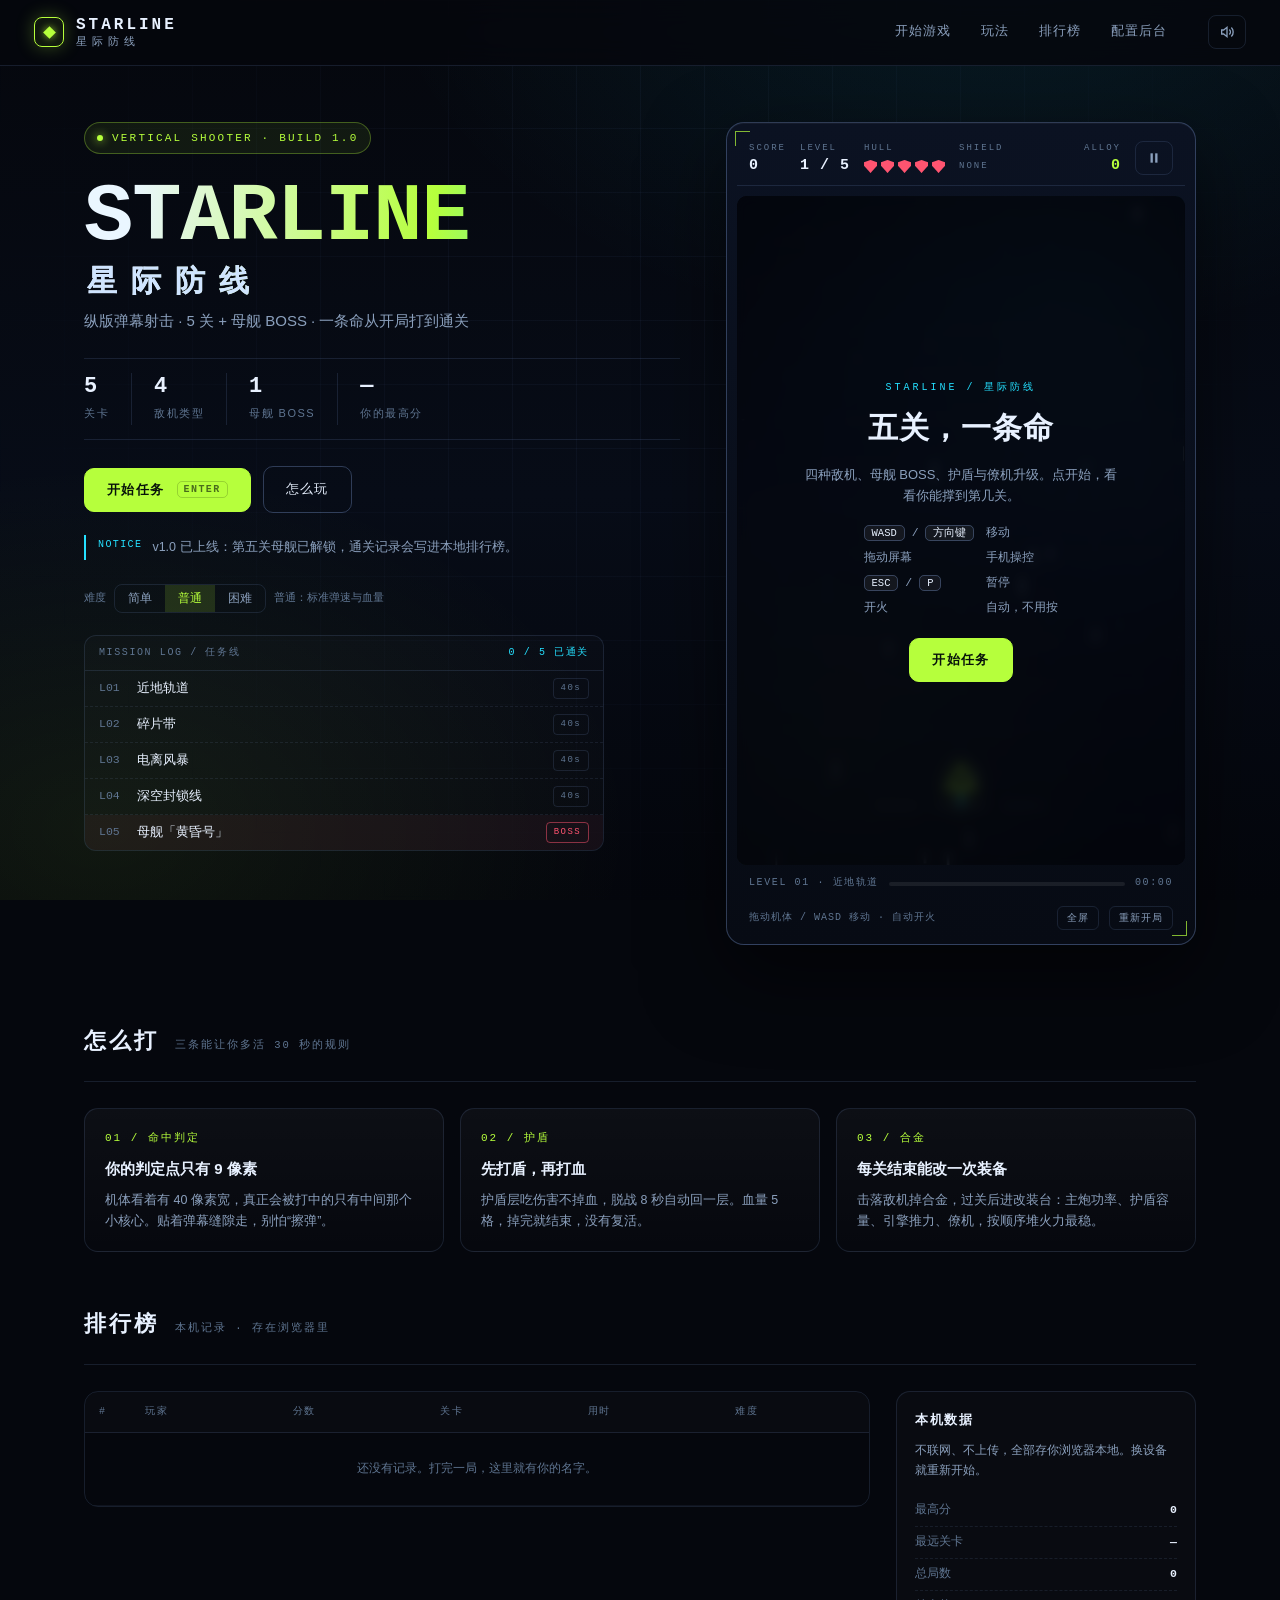
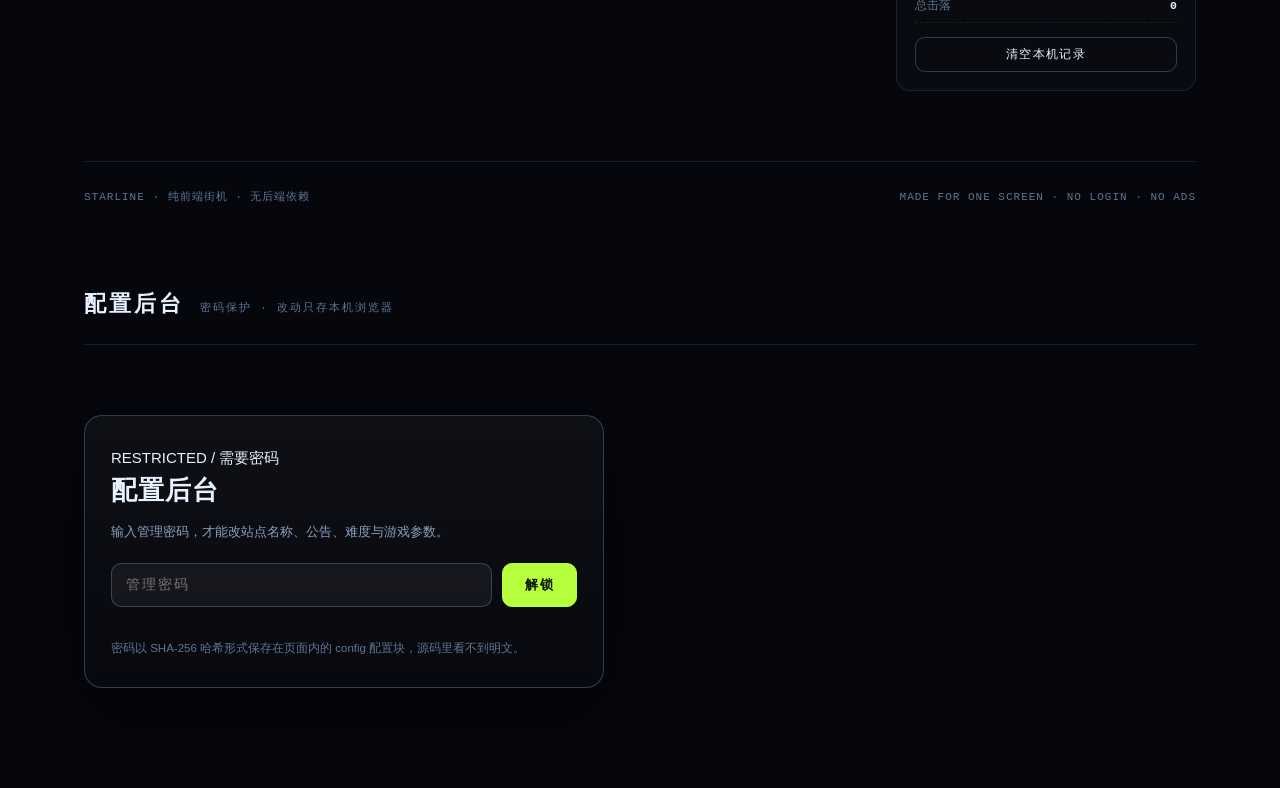
==== index.html @ a68ee9fe "site: sync index.html" ====
<!DOCTYPE html>
<html lang="zh-CN">
<head>
<meta charset="utf-8" />
<meta name="viewport" content="width=device-width, initial-scale=1, viewport-fit=cover" />
<title>STARLINE · 星际防线 — 纵版弹幕射击</title>
<meta name="description" content="STARLINE 星际防线：五关纵版弹幕射击，四种敌机、母舰 BOSS、护盾与僚机升级、本地排行榜。纯前端街机，打开即玩。" />
<meta name="theme-color" content="#05070d" />
<link rel="icon" href="data:image/svg+xml,%3Csvg xmlns='http://www.w3.org/2000/svg' viewBox='0 0 32 32'%3E%3Crect width='32' height='32' fill='%2305070d'/%3E%3Cpath d='M16 5 L27 16 L16 27 L5 16 Z' fill='none' stroke='%23b6ff3c' stroke-width='2'/%3E%3Cpath d='M16 11 L21 16 L16 21 L11 16 Z' fill='%23b6ff3c'/%3E%3C/svg%3E" />
<style>
/* ============================================================
   STARLINE · 视觉层
   深空底 + 霓虹青绿描边 + 单色等宽数字
   ============================================================ */

:root {
  --bg: #05070d;
  --bg-2: #080d18;
  --panel: #0a1120;
  --panel-2: #0d1526;
  --line: rgba(150, 185, 255, 0.13);
  --line-strong: rgba(150, 185, 255, 0.28);
  --text: #e8f1ff;
  --text-dim: #8ba0bd;
  --text-mute: #5f7591;
  --accent: #b6ff3c;
  --accent2: #25e0ff;
  --danger: #ff5470;
  --amber: #ffd166;
  --mono: ui-monospace, "SFMono-Regular", "Cascadia Mono", Consolas, "Liberation Mono", monospace;
  --sans: -apple-system, BlinkMacSystemFont, "Segoe UI", "PingFang SC", "Hiragino Sans GB",
    "Microsoft YaHei", "Noto Sans SC", sans-serif;
  --radius: 14px;
}

* { box-sizing: border-box; }
html { scroll-behavior: smooth; }

body {
  margin: 0;
  background: var(--bg);
  color: var(--text);
  font-family: var(--sans);
  font-size: 15px;
  line-height: 1.65;
  -webkit-font-smoothing: antialiased;
  overflow-x: hidden;
}

/* 背景：径向光 + 细网格 */
.bg-layer {
  position: fixed;
  inset: 0;
  z-index: -1;
  pointer-events: none;
  background:
    radial-gradient(900px 600px at 78% -8%, rgba(37, 224, 255, 0.10), transparent 70%),
    radial-gradient(760px 520px at 8% 92%, rgba(182, 255, 60, 0.07), transparent 70%),
    linear-gradient(180deg, #05070d 0%, #070c17 55%, #04060c 100%);
}
.bg-layer::after {
  content: "";
  position: absolute;
  inset: 0;
  background-image:
    linear-gradient(rgba(140, 180, 255, 0.045) 1px, transparent 1px),
    linear-gradient(90deg, rgba(140, 180, 255, 0.045) 1px, transparent 1px);
  background-size: 64px 64px;
  mask-image: radial-gradient(circle at 50% 30%, #000 20%, transparent 78%);
  -webkit-mask-image: radial-gradient(circle at 50% 30%, #000 20%, transparent 78%);
}

/* ---------------- 顶栏 ---------------- */
.topbar {
  position: sticky;
  top: 0;
  z-index: 50;
  display: flex;
  align-items: center;
  gap: 28px;
  padding: 14px 34px;
  background: rgba(5, 7, 13, 0.82);
  backdrop-filter: blur(14px);
  border-bottom: 1px solid var(--line);
}

.brand {
  display: flex;
  align-items: center;
  gap: 12px;
  text-decoration: none;
  color: var(--text);
}
.brand-mark {
  width: 30px; height: 30px;
  display: grid; place-items: center;
  border: 1px solid var(--accent);
  border-radius: 8px;
  box-shadow: 0 0 18px rgba(182, 255, 60, 0.28), inset 0 0 12px rgba(182, 255, 60, 0.14);
}
.brand-mark span {
  width: 9px; height: 9px;
  background: var(--accent);
  transform: rotate(45deg);
  box-shadow: 0 0 10px var(--accent);
}
.brand-text { display: flex; flex-direction: column; line-height: 1.1; }
.brand-text b { font-family: var(--mono); font-size: 16px; letter-spacing: 3px; }
.brand-text i { font-style: normal; font-size: 11px; color: var(--text-dim); letter-spacing: 5px; }

.nav { display: flex; gap: 4px; margin-left: auto; }
.nav a {
  color: var(--text-dim);
  text-decoration: none;
  font-family: var(--mono);
  font-size: 12.5px;
  letter-spacing: 1px;
  padding: 7px 12px;
  border-radius: 8px;
  border: 1px solid transparent;
  transition: all 0.18s;
}
.nav a:hover { color: var(--text); border-color: var(--line-strong); background: rgba(255, 255, 255, 0.03); }

.top-actions { display: flex; gap: 8px; }
.icon-btn {
  width: 38px; height: 34px;
  display: grid; place-items: center;
  background: transparent;
  border: 1px solid var(--line);
  border-radius: 8px;
  color: var(--text-dim);
  cursor: pointer;
  transition: all 0.18s;
}
.icon-btn:hover { color: var(--accent); border-color: var(--accent); }
.icon-btn.off { color: #4a5c74; }

/* ---------------- 布局 ---------------- */
main { max-width: 1180px; margin: 0 auto; padding: 0 34px 90px; }

.hero {
  display: grid;
  grid-template-columns: minmax(0, 1fr) 470px;
  gap: 46px;
  align-items: start;
  padding: 56px 0 24px;
}

/* ---------------- 文案区 ---------------- */
.kicker {
  display: inline-flex;
  align-items: center;
  gap: 9px;
  font-family: var(--mono);
  font-size: 11px;
  letter-spacing: 2.2px;
  color: var(--accent);
  padding: 6px 12px;
  border: 1px solid rgba(182, 255, 60, 0.3);
  border-radius: 999px;
  background: rgba(182, 255, 60, 0.07);
  margin-bottom: 26px;
}
.kicker .dot {
  width: 6px; height: 6px; border-radius: 50%;
  background: var(--accent);
  box-shadow: 0 0 10px var(--accent);
  animation: pulse 1.8s infinite;
}
@keyframes pulse { 0%,100% { opacity: 1; } 50% { opacity: 0.35; } }

h1 {
  margin: 0 0 14px;
  font-family: var(--mono);
  font-size: clamp(52px, 8vw, 82px);
  line-height: 0.92;
  letter-spacing: -1px;
  font-weight: 700;
  background: linear-gradient(96deg, #eaf6ff 8%, #b6ff3c 58%, #25e0ff 96%);
  -webkit-background-clip: text;
  background-clip: text;
  color: transparent;
}
h1 .h1-cn {
  display: block;
  font-family: var(--sans);
  font-size: clamp(22px, 3vw, 30px);
  letter-spacing: 14px;
  font-weight: 600;
  color: #cfe4ff;
  margin-top: 12px;
  padding-left: 3px;
}

.tagline {
  color: var(--text-dim);
  font-size: 15px;
  max-width: 520px;
  margin: 0 0 24px;
}

.meta-row {
  display: flex;
  flex-wrap: wrap;
  gap: 0;
  border-top: 1px solid var(--line);
  border-bottom: 1px solid var(--line);
  padding: 14px 0;
  margin-bottom: 26px;
}
.meta-row div {
  padding: 0 22px;
  border-right: 1px solid var(--line);
}
.meta-row div:first-child { padding-left: 0; }
.meta-row div:last-child { border-right: 0; }
.meta-row b {
  display: block;
  font-family: var(--mono);
  font-size: 22px;
  color: var(--text);
  line-height: 1.25;
}
.meta-row span { font-size: 11px; color: var(--text-mute); letter-spacing: 1.5px; }

.hero-actions { display: flex; gap: 12px; align-items: center; margin-bottom: 22px; }

.btn {
  display: inline-flex;
  align-items: center;
  gap: 12px;
  font-family: var(--mono);
  font-size: 13px;
  letter-spacing: 1.4px;
  padding: 12px 22px;
  border-radius: 10px;
  border: 1px solid var(--line-strong);
  background: transparent;
  color: var(--text);
  text-decoration: none;
  cursor: pointer;
  transition: transform 0.15s, box-shadow 0.2s, background 0.2s;
}
.btn:hover { transform: translateY(-1px); }
.btn:active { transform: translateY(1px); }
.btn.primary {
  background: var(--accent);
  border-color: var(--accent);
  color: #07120a;
  font-weight: 700;
  box-shadow: 0 0 0 rgba(182, 255, 60, 0);
}
.btn.primary:hover { box-shadow: 0 8px 26px rgba(182, 255, 60, 0.3); }
.btn .key {
  font-size: 10px;
  padding: 2px 6px;
  border: 1px solid rgba(0, 0, 0, 0.28);
  border-radius: 5px;
  opacity: 0.62;
}
.btn.ghost:hover { border-color: var(--accent2); color: var(--accent2); }
.btn.small { padding: 8px 14px; font-size: 12px; }

.announce {
  display: flex;
  gap: 10px;
  align-items: flex-start;
  font-size: 12.5px;
  color: var(--text-dim);
  border-left: 2px solid var(--accent2);
  padding: 2px 0 2px 12px;
  margin-bottom: 24px;
  max-width: 520px;
}
.announce em { font-style: normal; color: var(--accent2); font-family: var(--mono); font-size: 10px; letter-spacing: 1.4px; }

.diff-row { display: flex; align-items: center; gap: 8px; font-family: var(--mono); font-size: 11px; color: var(--text-mute); }
.diff-row .seg { display: flex; border: 1px solid var(--line); border-radius: 8px; overflow: hidden; }
.diff-row button {
  background: transparent;
  border: 0;
  color: var(--text-dim);
  font-family: var(--mono);
  font-size: 11.5px;
  padding: 6px 13px;
  cursor: pointer;
  transition: all 0.16s;
}
.diff-row button:hover { color: var(--text); background: rgba(255, 255, 255, 0.04); }
.diff-row button[aria-pressed="true"] {
  background: rgba(182, 255, 60, 0.14);
  color: var(--accent);
}

/* ---------------- 机台 ---------------- */
.cabinet {
  position: relative;
  border: 1px solid var(--line-strong);
  border-radius: 18px;
  background: linear-gradient(180deg, #0b1222, #070b14);
  box-shadow: 0 30px 80px rgba(0, 0, 0, 0.55), inset 0 1px 0 rgba(255, 255, 255, 0.04);
  padding: 10px;
  overflow: hidden;
}
.cabinet::before,
.cabinet::after {
  content: "";
  position: absolute;
  width: 14px; height: 14px;
  border: 1px solid var(--accent);
  opacity: 0.7;
}
.cabinet::before { top: 8px; left: 8px; border-right: 0; border-bottom: 0; }
.cabinet::after { bottom: 8px; right: 8px; border-left: 0; border-top: 0; }

.hud {
  display: flex;
  align-items: center;
  gap: 14px;
  padding: 8px 12px 10px;
  border-bottom: 1px solid var(--line);
}
.hud-block { display: flex; flex-direction: column; gap: 2px; }
.hud-block span { font-size: 9px; letter-spacing: 2px; color: var(--text-mute); font-family: var(--mono); }
.hud-block b {
  font-family: var(--mono);
  font-size: 15px;
  letter-spacing: 1px;
  color: var(--text);
  line-height: 1.2;
}
.hud-block b.accent { color: var(--accent); }
.hud-block b.cyan { color: var(--accent2); }
.hud-grow { flex: 1; }
.hud-block.right { align-items: flex-end; }

.hearts { display: flex; gap: 4px; align-items: center; height: 18px; }
.heart {
  width: 13px; height: 13px;
  background: var(--danger);
  clip-path: polygon(50% 100%, 0 45%, 0 18%, 50% 0, 100% 18%, 100% 45%);
  box-shadow: 0 0 8px rgba(255, 84, 112, 0.5);
  transition: background 0.2s;
}
.heart.empty { background: rgba(255, 255, 255, 0.16); box-shadow: none; }

.shield-pips { display: flex; gap: 3px; align-items: center; height: 18px; }
.pip { width: 9px; height: 9px; border-radius: 50%; border: 1.5px solid var(--accent2); }
.pip.on { background: var(--accent2); box-shadow: 0 0 9px var(--accent2); }

.screen {
  position: relative;
  border-radius: 10px;
  overflow: hidden;
  background: #060913;
  margin-top: 10px;
  isolation: isolate;
}
#game {
  display: block;
  width: 100%;
  height: auto;
  aspect-ratio: 480 / 720;
  touch-action: none;
  cursor: crosshair;
}

/* 扫描线 + 暗角 */
.scan {
  position: absolute;
  inset: 0;
  pointer-events: none;
  background: repeating-linear-gradient(
    180deg,
    rgba(255, 255, 255, 0.035) 0px,
    rgba(255, 255, 255, 0.035) 1px,
    transparent 1px,
    transparent 3px
  );
  mix-blend-mode: overlay;
}
.vignette {
  position: absolute;
  inset: 0;
  pointer-events: none;
  background: radial-gradient(circle at 50% 45%, transparent 45%, rgba(0, 0, 0, 0.55) 100%);
}

/* 进度 / Boss 条 */
.stagebar {
  display: flex;
  align-items: center;
  gap: 10px;
  padding: 10px 12px 4px;
}
.stagebar .label { font-family: var(--mono); font-size: 10px; letter-spacing: 1.6px; color: var(--text-mute); white-space: nowrap; }
.track { flex: 1; height: 4px; background: rgba(255, 255, 255, 0.08); border-radius: 99px; overflow: hidden; position: relative; }
.track i {
  display: block; height: 100%;
  width: 0%;
  background: linear-gradient(90deg, var(--accent2), var(--accent));
  box-shadow: 0 0 12px rgba(37, 224, 255, 0.6);
  transition: width 0.25s linear;
}
.track.boss i { background: linear-gradient(90deg, var(--amber), var(--danger)); box-shadow: 0 0 12px rgba(255, 84, 112, 0.6); }
.track.boss { height: 6px; }

.cabinet-foot {
  display: flex;
  align-items: center;
  gap: 10px;
  padding: 10px 12px 4px;
  font-family: var(--mono);
  font-size: 10px;
  letter-spacing: 1px;
  color: var(--text-mute);
}
.cabinet-foot .spacer { flex: 1; }
.cabinet-foot button {
  background: transparent;
  border: 1px solid var(--line);
  color: var(--text-dim);
  border-radius: 6px;
  padding: 4px 9px;
  font-family: var(--mono);
  font-size: 10px;
  letter-spacing: 1px;
  cursor: pointer;
}
.cabinet-foot button:hover { color: var(--accent); border-color: var(--accent); }

/* ---------------- 覆盖层 ---------------- */
.overlay {
  position: absolute;
  inset: 0;
  display: none;
  flex-direction: column;
  align-items: center;
  justify-content: center;
  padding: 22px;
  background: rgba(4, 7, 14, 0.82);
  backdrop-filter: blur(6px);
  z-index: 5;
  text-align: center;
  animation: fade 0.18s ease-out;
}
.overlay.show { display: flex; }
@keyframes fade { from { opacity: 0; } to { opacity: 1; } }

.overlay .ov-kicker { font-family: var(--mono); font-size: 10px; letter-spacing: 3px; color: var(--accent2); margin-bottom: 10px; }
.overlay h2 {
  font-family: var(--mono);
  font-size: 30px;
  margin: 0 0 8px;
  letter-spacing: 1px;
  color: var(--text);
}
.overlay h2.danger { color: var(--danger); }
.overlay h2.win { color: var(--accent); }
.overlay p.sub { color: var(--text-dim); font-size: 13px; max-width: 320px; margin: 0 0 18px; }

.keys-hint {
  display: grid;
  grid-template-columns: auto auto;
  gap: 6px 12px;
  font-family: var(--mono);
  font-size: 11.5px;
  color: var(--text-dim);
  margin-bottom: 20px;
  text-align: left;
}
.keys-hint kbd {
  background: rgba(255, 255, 255, 0.06);
  border: 1px solid var(--line-strong);
  border-radius: 5px;
  padding: 1px 7px;
  color: var(--text);
  font-size: 10.5px;
}

.result-grid {
  display: grid;
  grid-template-columns: repeat(4, minmax(0, 1fr));
  gap: 8px;
  width: 100%;
  max-width: 380px;
  margin-bottom: 18px;
}
.result-cell {
  border: 1px solid var(--line);
  border-radius: 8px;
  padding: 8px 6px;
  background: rgba(255, 255, 255, 0.02);
}
.result-cell span { display: block; font-size: 9px; letter-spacing: 1.4px; color: var(--text-mute); font-family: var(--mono); }
.result-cell b { font-family: var(--mono); font-size: 16px; color: var(--text); }

.name-row { display: flex; gap: 8px; margin-bottom: 16px; width: 100%; max-width: 340px; }
.name-row input {
  flex: 1;
  min-width: 0;
  background: rgba(255, 255, 255, 0.05);
  border: 1px solid var(--line-strong);
  border-radius: 8px;
  color: var(--text);
  padding: 9px 12px;
  font-family: var(--mono);
  font-size: 12px;
  outline: none;
}
.name-row input:focus { border-color: var(--accent); }
.name-row input::placeholder { color: #4e6182; }

.ov-actions { display: flex; flex-wrap: wrap; gap: 10px; justify-content: center; }

/* 升级面板 */
.overlay.upgrade {
  justify-content: center;
  padding: 22px 18px;
  overflow-y: auto;
}
.upg-head {
  display: flex;
  width: 100%;
  align-items: baseline;
  justify-content: space-between;
  margin-bottom: 4px;
}
.upg-head h2 { font-size: 20px; margin: 0; }
.upg-head .alloy { font-family: var(--mono); font-size: 13px; color: var(--amber); }
.upg-grid { display: grid; grid-template-columns: 1fr 1fr; gap: 8px; width: 100%; margin: 12px 0; }
.upg-card {
  text-align: left;
  border: 1px solid var(--line);
  border-radius: 10px;
  background: rgba(255, 255, 255, 0.025);
  padding: 10px 11px;
  cursor: pointer;
  transition: all 0.16s;
  font-family: var(--sans);
  color: var(--text);
}
.upg-card:hover:not(:disabled) { border-color: var(--accent); background: rgba(182, 255, 60, 0.06); }
.upg-card:disabled { opacity: 0.42; cursor: not-allowed; }
.upg-card .upg-name { display: flex; justify-content: space-between; align-items: center; gap: 8px; font-size: 13px; font-weight: 600; }
.upg-card .upg-name .lv { font-family: var(--mono); font-size: 10px; color: var(--accent2); }
.upg-card .upg-desc { display: block; font-size: 10.5px; color: var(--text-mute); line-height: 1.5; margin: 4px 0 8px; }
.upg-card .upg-cost { display: block; font-family: var(--mono); font-size: 11px; color: var(--amber); }
.upg-card .upg-cost.insufficient { color: var(--danger); }
.upg-card .upg-cost.maxed { color: var(--text-mute); }
.upg-pips { display: flex; gap: 3px; margin-top: 8px; }
.upg-pips i { width: 14px; height: 3px; background: rgba(255, 255, 255, 0.14); border-radius: 2px; }
.upg-pips i.on { background: var(--accent); box-shadow: 0 0 6px rgba(182, 255, 60, 0.5); }

/* ---------------- 说明 / 排行榜 ---------------- */
.section-head {
  display: flex;
  align-items: baseline;
  gap: 16px;
  padding: 56px 0 20px;
  border-bottom: 1px solid var(--line);
  margin-bottom: 26px;
}
.section-head h2 {
  margin: 0;
  font-family: var(--mono);
  font-size: 22px;
  letter-spacing: 3px;
}
.section-head span { font-family: var(--mono); font-size: 10.5px; letter-spacing: 2px; color: var(--text-mute); }
.section-head .line { flex: 1; }

.cards { display: grid; grid-template-columns: repeat(3, minmax(0, 1fr)); gap: 16px; }
.card {
  border: 1px solid var(--line);
  border-radius: var(--radius);
  background: linear-gradient(180deg, rgba(255, 255, 255, 0.035), rgba(255, 255, 255, 0.008));
  padding: 20px 20px 18px;
  position: relative;
  overflow: hidden;
  transition: border-color 0.2s, transform 0.2s;
}
.card:hover { border-color: var(--line-strong); transform: translateY(-2px); }
.card .idx {
  font-family: var(--mono);
  font-size: 11px;
  color: var(--accent);
  letter-spacing: 2px;
  margin-bottom: 10px;
  display: block;
}
.card h3 { font-size: 15px; margin: 0 0 8px; }
.card p { font-size: 12.5px; color: var(--text-dim); margin: 0; line-height: 1.7; }
.card kbd {
  font-family: var(--mono);
  font-size: 10.5px;
  border: 1px solid var(--line-strong);
  background: rgba(255, 255, 255, 0.05);
  border-radius: 4px;
  padding: 1px 5px;
  color: var(--text);
}

.board-wrap { display: grid; grid-template-columns: 1fr 300px; gap: 26px; align-items: start; }
.board {
  border: 1px solid var(--line);
  border-radius: var(--radius);
  overflow: hidden;
}
.board table { width: 100%; border-collapse: collapse; font-size: 13px; }
.board thead th {
  text-align: left;
  font-family: var(--mono);
  font-size: 10px;
  letter-spacing: 1.6px;
  color: var(--text-mute);
  font-weight: 400;
  padding: 12px 14px;
  border-bottom: 1px solid var(--line);
  background: rgba(255, 255, 255, 0.02);
}
.board td { padding: 11px 14px; border-bottom: 1px solid rgba(150, 185, 255, 0.07); }
.board td.num, .board th.num { font-family: var(--mono); }
.board tbody tr:hover { background: rgba(182, 255, 60, 0.045); }
.board .rank { width: 46px; color: var(--text-mute); font-family: var(--mono); }
.board .rank.top1 { color: var(--amber); }
.board .empty-row td { color: var(--text-mute); text-align: center; padding: 26px; font-size: 12px; }
.board .score { color: var(--accent); font-family: var(--mono); }

.board-aside {
  border: 1px solid var(--line);
  border-radius: var(--radius);
  padding: 18px;
  background: rgba(255, 255, 255, 0.02);
}
.board-aside h3 { font-size: 13px; margin: 0 0 10px; font-family: var(--mono); letter-spacing: 1.5px; }
.board-aside p { font-size: 12px; color: var(--text-dim); margin: 0 0 14px; }
.stat-line { display: flex; justify-content: space-between; font-family: var(--mono); font-size: 11.5px; color: var(--text-mute); padding: 6px 0; border-bottom: 1px dashed rgba(150, 185, 255, 0.1); }
.stat-line b { color: var(--text); }

footer {
  border-top: 1px solid var(--line);
  margin-top: 70px;
  padding: 26px 0;
  font-family: var(--mono);
  font-size: 11px;
  letter-spacing: 1px;
  color: var(--text-mute);
  display: flex;
  justify-content: space-between;
  gap: 20px;
  flex-wrap: wrap;
}

/* ---------------- 移动端 ---------------- */
@media (max-width: 1040px) {
  .hero { grid-template-columns: minmax(0, 1fr); gap: 30px; }
  .cabinet { max-width: 470px; margin: 0 auto; }
  .board-wrap { grid-template-columns: 1fr; }
  .cards { grid-template-columns: 1fr 1fr; }
}
@media (max-width: 720px) {
  .topbar { padding: 10px 16px; gap: 14px; }
  .nav { display: none; }
  main { padding: 0 16px 60px; }
  .hero { padding-top: 30px; }
  h1 { font-size: 46px; }
  .meta-row div { padding: 0 14px; }
  .cards { grid-template-columns: 1fr; }
  .result-grid { grid-template-columns: 1fr 1fr; }
  .upg-grid { grid-template-columns: 1fr; }
  .cabinet { padding: 6px; border-radius: 14px; }
  .hud { gap: 8px; padding: 6px 8px 8px; }
  .hud-block b { font-size: 12px; }
}

.hud-none {
  font-family: var(--mono);
  font-size: 9px;
  color: #4e6182;
  height: 18px;
  display: flex;
  align-items: center;
}
.upg-sub { text-align: left; max-width: none; margin: 0 0 4px; }
.upg-tip {
  font-family: var(--mono);
  font-size: 10px;
  color: #4e6182;
  margin: 10px 0 0;
  letter-spacing: 0.5px;
}
.new-best { color: var(--accent); margin-bottom: 10px; }

/* ============================================================
   配置后台
   ============================================================ */
.gate { min-height: 72vh; display: flex; align-items: center; justify-content: center; padding: 40px 0; }
.gate-card {
  width: 100%;
  max-width: 430px;
  border: 1px solid var(--line-strong);
  border-radius: 18px;
  background: linear-gradient(180deg, rgba(255, 255, 255, 0.04), rgba(255, 255, 255, 0.012));
  padding: 30px 26px;
  box-shadow: 0 26px 70px rgba(0, 0, 0, 0.5);
}
.gate-title { font-family: var(--mono); font-size: 26px; margin: 0 0 8px; letter-spacing: 1px; }
.gate-sub { color: var(--text-dim); font-size: 12.5px; margin: 0 0 20px; }
.gate-row { display: flex; gap: 10px; }
.gate-row input {
  flex: 1;
  min-width: 0;
  background: rgba(255, 255, 255, 0.05);
  border: 1px solid var(--line-strong);
  color: var(--text);
  border-radius: 10px;
  padding: 12px 14px;
  font-family: var(--mono);
  font-size: 14px;
  letter-spacing: 2px;
  outline: none;
}
.gate-row input:focus { border-color: var(--accent); box-shadow: 0 0 0 3px rgba(182, 255, 60, 0.12); }
.gate-err { color: var(--danger); font-size: 12px; min-height: 18px; margin: 8px 0 0; font-family: var(--mono); }
.gate-note { color: var(--text-mute); font-size: 11.5px; margin: 6px 0 0; line-height: 1.6; }
.gate-note code, code { font-family: var(--mono); color: var(--accent2); font-size: 11px; }

.admin-note {
  border: 1px solid var(--line);
  border-left: 2px solid var(--amber);
  background: rgba(255, 209, 102, 0.06);
  border-radius: 10px;
  padding: 12px 16px;
  font-size: 12.5px;
  color: #d9c79a;
  margin-bottom: 26px;
  line-height: 1.75;
}
.admin-note b { color: var(--amber); }
.admin-note em { font-style: normal; color: var(--text); }

.cfg-group { margin-bottom: 32px; }
.cfg-group h3 {
  font-family: var(--mono);
  font-size: 13px;
  letter-spacing: 2px;
  margin: 0 0 12px;
  display: flex;
  gap: 10px;
  align-items: baseline;
}
.cfg-group h3 span { font-size: 10px; color: var(--text-mute); letter-spacing: 1.6px; }

.cfg-table {
  width: 100%;
  border-collapse: collapse;
  border: 1px solid var(--line);
  border-radius: 12px;
  overflow: hidden;
  background: rgba(255, 255, 255, 0.015);
}
.cfg-table thead th {
  text-align: left;
  font-family: var(--mono);
  font-size: 10px;
  letter-spacing: 1.6px;
  color: var(--text-mute);
  font-weight: 400;
  padding: 10px 14px;
  border-bottom: 1px solid var(--line);
  background: rgba(255, 255, 255, 0.025);
}
.cfg-table td { padding: 9px 14px; border-bottom: 1px solid rgba(150, 185, 255, 0.07); vertical-align: middle; }
.cfg-table td.key { width: 210px; }
.cfg-table td.key code { color: #7fd7ff; }
.cfg-table td.label { width: 220px; color: var(--text-dim); font-size: 12.5px; }
.cfg-table td.num { font-family: var(--mono); }
.cfg-table input[type="text"],
.cfg-table select,
.cfg-table textarea {
  width: 100%;
  background: rgba(255, 255, 255, 0.04);
  border: 1px solid var(--line);
  color: var(--text);
  border-radius: 8px;
  padding: 7px 10px;
  font-family: var(--sans);
  font-size: 13px;
  outline: none;
  resize: vertical;
}
.cfg-table input[type="text"]:focus,
.cfg-table select:focus,
.cfg-table textarea:focus { border-color: var(--accent2); }
.cfg-table input[readonly] { color: var(--text-mute); cursor: not-allowed; }

.color-wrap { display: flex; align-items: center; gap: 10px; }
.color-wrap input[type="color"] {
  width: 42px; height: 30px;
  border: 1px solid var(--line);
  border-radius: 6px;
  background: transparent;
  padding: 2px;
  cursor: pointer;
}

.switch { position: relative; display: inline-block; width: 46px; height: 25px; cursor: pointer; }
.switch input { position: absolute; opacity: 0; width: 100%; height: 100%; margin: 0; cursor: pointer; }
.switch span {
  position: absolute;
  inset: 0;
  border-radius: 99px;
  background: rgba(255, 255, 255, 0.12);
  border: 1px solid var(--line-strong);
  transition: all 0.18s;
}
.switch span::after {
  content: "";
  position: absolute;
  width: 17px; height: 17px;
  border-radius: 50%;
  background: #93a6c0;
  top: 3px; left: 3px;
  transition: all 0.18s;
}
.switch input:checked + span { background: rgba(182, 255, 60, 0.22); border-color: var(--accent); }
.switch input:checked + span::after { left: 24px; background: var(--accent); box-shadow: 0 0 10px var(--accent); }

.admin-actions { display: flex; flex-wrap: wrap; gap: 10px; align-items: center; margin-top: 6px; }
.save-msg { font-family: var(--mono); font-size: 11px; color: var(--accent); letter-spacing: 1px; }

.pwd-form { display: flex; flex-wrap: wrap; gap: 10px; align-items: center; }
.pwd-form input {
  flex: 1 1 190px;
  background: rgba(255, 255, 255, 0.04);
  border: 1px solid var(--line);
  color: var(--text);
  border-radius: 8px;
  padding: 9px 12px;
  font-family: var(--mono);
  font-size: 12.5px;
  outline: none;
}
.pwd-form input:focus { border-color: var(--accent); }

@media (max-width: 720px) {
  .cfg-table td.key { width: 120px; }
  .cfg-table td.label { display: none; }
  .cfg-table th:nth-child(2) { display: none; }
}

/* 任务线 */
.mission-log {
  margin-top: 22px;
  border: 1px solid var(--line);
  border-radius: 12px;
  overflow: hidden;
  background: rgba(255, 255, 255, 0.015);
  max-width: 520px;
}
.mission-head {
  display: flex;
  justify-content: space-between;
  align-items: center;
  padding: 9px 14px;
  border-bottom: 1px solid var(--line);
  font-family: var(--mono);
  font-size: 10px;
  letter-spacing: 1.6px;
  color: var(--text-mute);
}
.mission-head span:last-child { color: var(--accent2); }
.mission-log ol { list-style: none; margin: 0; padding: 0; }
.mission-log li {
  display: flex;
  align-items: center;
  gap: 12px;
  padding: 7px 14px;
  border-bottom: 1px dashed rgba(150, 185, 255, 0.09);
  font-family: var(--mono);
  font-size: 11.5px;
  color: var(--text-dim);
}
.mission-log li:last-child { border-bottom: 0; }
.mission-log li .code { color: var(--text-mute); width: 26px; }
.mission-log li .nm { flex: 1; color: var(--text); font-family: var(--sans); font-size: 12.5px; }
.mission-log li .tag { font-size: 9px; letter-spacing: 1.4px; padding: 2px 7px; border-radius: 4px; border: 1px solid var(--line); color: var(--text-mute); }
.mission-log li .tag.boss { color: var(--danger); border-color: rgba(255, 84, 112, 0.5); }
.mission-log li .tag.clear { color: var(--accent); border-color: rgba(182, 255, 60, 0.5); background: rgba(182, 255, 60, 0.08); }
.mission-log li.boss-row { background: rgba(255, 84, 112, 0.05); }

.admin-actions { margin-bottom: 42px; }


/* ===== 单文件适配 ===== */
.gate { min-height: 0; padding: 44px 0 10px; }
.gate-card { max-width: 520px; }
#admin { scroll-margin-top: 80px; }
</style>
</head>
<body>
<div class="bg-layer"></div>

<header class="topbar">
  <a class="brand" href="./">
    <span class="brand-mark"><span></span></span>
    <span class="brand-text">
      <b id="brandName">STARLINE</b>
      <i id="brandCn">星际防线</i>
    </span>
  </a>
  <nav class="nav">
    <a href="#play">开始游戏</a>
    <a href="#howto">玩法</a>
    <a href="#board">排行榜</a>
    <a href="#admin">配置后台</a>
  </nav>
  <div class="top-actions">
    <button class="icon-btn" id="soundBtn" aria-label="音效开关" title="音效开关">
      <svg width="16" height="16" viewBox="0 0 24 24" fill="none" stroke="currentColor" stroke-width="2" stroke-linecap="round">
        <path d="M4 9v6h3l5 4V5l-5 4H4z" />
        <path id="soundWave" d="M16 9c1.5 1.5 1.5 4.5 0 6M19 6c3 3 3 9 0 12" />
      </svg>
    </button>
  </div>
</header>

<main>
  <section class="hero" id="play">
    <div class="hero-copy">
      <div class="kicker"><span class="dot"></span><span id="kickerText">VERTICAL SHOOTER · BUILD 1.0</span></div>
      <h1 id="heroTitle">STARLINE<span class="h1-cn" id="heroTitleCn">星际防线</span></h1>
      <p class="tagline" id="tagline">一句话：躲子弹，打飞机，别死。</p>

      <div class="meta-row">
        <div><b>5</b><span>关卡</span></div>
        <div><b>4</b><span>敌机类型</span></div>
        <div><b>1</b><span>母舰 BOSS</span></div>
        <div><b id="metaBest">—</b><span>你的最高分</span></div>
      </div>

      <div class="hero-actions">
        <button class="btn primary" id="startBtn">开始任务 <span class="key">ENTER</span></button>
        <a class="btn ghost" href="#howto">怎么玩</a>
      </div>

      <div class="announce" id="announce"><em>NOTICE</em><span>v1.0 已上线：第五关母舰已解锁，通关记录会写进本地排行榜。</span></div>

      <div class="diff-row">
        <span>难度</span>
        <div class="seg" id="diffSeg">
          <button data-diff="easy">简单</button>
          <button data-diff="normal" aria-pressed="true">普通</button>
          <button data-diff="hard">困难</button>
        </div>
        <span id="diffHint">普通：标准弹速与血量</span>
      </div>

      <div class="mission-log">
        <div class="mission-head">
          <span>MISSION LOG / 任务线</span>
          <span id="missionProgress">0 / 5 已通关</span>
        </div>
        <ol id="missionList"></ol>
      </div>
    </div>

    <div class="cabinet">
      <div class="hud">
        <div class="hud-block"><span>SCORE</span><b id="hudScore">0</b></div>
        <div class="hud-block"><span>LEVEL</span><b id="hudLevel">1 / 5</b></div>
        <div class="hud-block"><span>HULL</span><div class="hearts" id="hudHp"></div></div>
        <div class="hud-block"><span>SHIELD</span><div class="shield-pips" id="hudShield"></div></div>
        <div class="hud-grow"></div>
        <div class="hud-block right"><span>ALLOY</span><b class="accent" id="hudAlloy">0</b></div>
        <button class="icon-btn" id="pauseBtn" aria-label="暂停" title="暂停">
          <svg width="14" height="14" viewBox="0 0 24 24" fill="currentColor"><rect x="6" y="4" width="4" height="16"/><rect x="14" y="4" width="4" height="16"/></svg>
        </button>
      </div>

      <div class="screen">
        <canvas id="game" width="480" height="720"></canvas>
        <div class="scan"></div>
        <div class="vignette"></div>
        <div class="overlay show" id="overlay"></div>
      </div>

      <div class="stagebar">
        <span class="label" id="stageLabel">LEVEL 01 · 近地轨道</span>
        <div class="track" id="stageTrack"><i id="stageFill"></i></div>
        <span class="label" id="stageTime">00:00</span>
      </div>
      <div class="stagebar" id="bossRow" style="display:none">
        <span class="label">BOSS 母舰</span>
        <div class="track boss" id="bossTrack"><i id="bossFill"></i></div>
        <span class="label" id="bossPct">100%</span>
      </div>

      <div class="cabinet-foot">
        <span>拖动机体 / WASD 移动 · 自动开火</span>
        <span class="spacer"></span>
        <button id="fullBtn" title="全屏游戏">全屏</button>
        <button id="restartBtn">重新开局</button>
      </div>
    </div>
  </section>

  <section id="howto">
    <div class="section-head">
      <h2>怎么打</h2>
      <span>三条能让你多活 30 秒的规则</span>
      <div class="line"></div>
    </div>
    <div class="cards">
      <div class="card">
        <span class="idx">01 / 命中判定</span>
        <h3>你的判定点只有 9 像素</h3>
        <p>机体看着有 40 像素宽，真正会被打中的只有中间那个小核心。贴着弹幕缝隙走，别怕“擦弹”。</p>
      </div>
      <div class="card">
        <span class="idx">02 / 护盾</span>
        <h3>先打盾，再打血</h3>
        <p>护盾层吃伤害不掉血，脱战 8 秒自动回一层。血量 5 格，掉完就结束，没有复活。</p>
      </div>
      <div class="card">
        <span class="idx">03 / 合金</span>
        <h3>每关结束能改一次装备</h3>
        <p>击落敌机掉合金，过关后进改装台：主炮功率、护盾容量、引擎推力、僚机，按顺序堆火力最稳。</p>
      </div>
    </div>
  </section>

  <section id="board">
    <div class="section-head">
      <h2>排行榜</h2>
      <span>本机记录 · 存在浏览器里</span>
      <div class="line"></div>
    </div>
    <div class="board-wrap">
      <div class="board">
        <table>
          <thead>
            <tr>
              <th class="rank">#</th>
              <th>玩家</th>
              <th class="num">分数</th>
              <th class="num">关卡</th>
              <th class="num">用时</th>
              <th>难度</th>
            </tr>
          </thead>
          <tbody id="boardBody">
            <tr class="empty-row"><td colspan="6">还没有记录。打完一局，这里就有你的名字。</td></tr>
          </tbody>
        </table>
      </div>
      <div class="board-aside">
        <h3>本机数据</h3>
        <p>不联网、不上传，全部存你浏览器本地。换设备就重新开始。</p>
        <div class="stat-line"><span>最高分</span><b id="statBest">0</b></div>
        <div class="stat-line"><span>最远关卡</span><b id="statLevel">—</b></div>
        <div class="stat-line"><span>总局数</span><b id="statRuns">0</b></div>
        <div class="stat-line"><span>总击落</span><b id="statKills">0</b></div>
        <button class="btn small" id="clearBoard" style="margin-top:14px;width:100%;justify-content:center">清空本机记录</button>
      </div>
    </div>
  </section>

  <footer>
    <span id="footerText">STARLINE · 纯前端街机 · 无后端依赖</span>
    <span>MADE FOR ONE SCREEN · NO LOGIN · NO ADS</span>
  </footer>

  <!-- ===== 视图：配置后台 ===== -->
  <section id="admin">
    <div class="section-head">
      <h2>配置后台</h2>
      <span>密码保护 · 改动只存本机浏览器</span>
      <div class="line"></div>
    </div>

  <!-- 密码门 -->
  <section class="gate" id="gate">
    <div class="gate-card">
      <div class="ov-kicker">RESTRICTED / 需要密码</div>
      <h2 class="gate-title">配置后台</h2>
      <p class="gate-sub" id="gateSub">输入管理密码，才能改站点名称、公告、难度与游戏参数。</p>
      <form id="gateForm" autocomplete="off">
        <div class="gate-row">
          <input id="pwd" type="password" placeholder="管理密码" autocomplete="current-password" />
          <button class="btn primary" type="submit">解锁</button>
        </div>
        <p class="gate-err" id="gateErr"></p>
      </form>
      <p class="gate-note">密码以 SHA-256 哈希形式保存在页面内的 config 配置块，源码里看不到明文。</p>
    </div>
  </section>

  <!-- 配置面板 -->
  <section class="admin-shell" id="panel" style="display:none">
    <div class="section-head" style="padding-top:32px">
      <h2>配置表</h2>
      <span>改动即时写入本机浏览器 · 统计与排行榜同源</span>
      <div class="line"></div>
    </div>

    <div class="admin-note">
      <b>静态站说明：</b>这个站没有后端，配置写在 localStorage，只对<em>当前这台设备 + 这个浏览器</em>生效。
      要让所有人都看到同一份配置，改完点「下载配置 JSON」，把内容覆盖进页面内的 config 配置块，再重新发布。
    </div>

    <form id="cfgForm">
      <div class="cfg-group">
        <h3>站点 <span>SITE</span></h3>
        <table class="cfg-table">
          <thead><tr><th>键</th><th>含义</th><th>值</th></tr></thead>
          <tbody id="siteRows"></tbody>
        </table>
      </div>

      <div class="cfg-group">
        <h3>游戏 <span>GAME</span></h3>
        <table class="cfg-table">
          <thead><tr><th>键</th><th>含义</th><th>值</th></tr></thead>
          <tbody id="gameRows"></tbody>
        </table>
      </div>

      <div class="cfg-group">
        <h3>关卡 <span>LEVELS · 只读</span></h3>
        <table class="cfg-table">
          <thead><tr><th>关卡</th><th>名称</th><th>生成间隔</th><th>血量倍率</th><th>BOSS</th></tr></thead>
          <tbody id="levelRows"></tbody>
        </table>
      </div>

      <div class="cfg-group">
        <h3>部署 <span>DEPLOY</span></h3>
        <table class="cfg-table">
          <thead><tr><th>键</th><th>含义</th><th>值</th></tr></thead>
          <tbody id="deployRows"></tbody>
        </table>
      </div>

      <div class="admin-actions">
        <button class="btn primary" type="submit" id="saveBtn">保存配置</button>
        <button class="btn ghost" type="button" id="exportBtn">下载配置 JSON</button>
        <button class="btn ghost" type="button" id="resetCfg">恢复默认</button>
        <button class="btn ghost" type="button" id="adminClearBoard">清空排行榜</button>
        <span class="save-msg" id="saveMsg"></span>
      </div>
    </form>

    <div class="cfg-group">
      <h3>安全 <span>SECURITY</span></h3>
      <form id="pwdForm" class="pwd-form" autocomplete="off">
        <input id="newPwd" type="password" placeholder="新密码（≥ 8 位）" />
        <input id="newPwd2" type="password" placeholder="再输一次" />
        <button class="btn primary" type="submit">改密码</button>
        <span class="save-msg" id="pwdMsg"></span>
      </form>
      <p class="gate-note">改完密码后，本机立即生效；站点源码里的默认密码需要同步改配置再部署。</p>
    </div>
  </section>
  </section>
</main>
<script>
/* ===== config.js ===== */
/* ============================================================
   STARLINE 站点总配置
   改这里 = 改全站；页面底部「配置后台」可在线覆盖（存浏览器本地）
   ============================================================ */
window.SITE_CONFIG = {
  site: {
    name: "STARLINE",
    nameCn: "星际防线",
    tagline: "纵版弹幕射击 · 5 关 + 母舰 BOSS · 一条命从开局打到通关",
    announcement: "v1.0 已上线：第五关母舰已解锁，通关记录会写进本地排行榜。",
    accent: "#b6ff3c",
    accent2: "#25e0ff",
    danger: "#ff5470",
    maintenance: false,
    showLeaderboard: true,
    footer: "STARLINE · 纯前端街机 · 无后端依赖"
  },

  game: {
    defaultDifficulty: "normal",   // easy | normal | hard
    sound: true,                   // 默认开音效
    autoFire: true,                // 手机端自动开火
    invincibleDebug: false         // 调试用，正式上线保持 false
  },

  admin: {
    // SHA-256("18859794790a") —— 上线前换成你自己的密码哈希
    passwordHash: "83ff012d30581c4cf0d22ff09b7776aa5661f26b2087592422aa4fd4cf66da96",
    sessionMinutes: 60,
    hint: "密码由站主在 config.js 中设定"
  },

  deploy: {
    provider: "Cloudflare Pages",
    project: "starline",
    account: "",
    url: ""
  },

  levels: [
    { id: 1, name: "近地轨道",        spawn: 1.15, hpMul: 1.0,  boss: false, alloy: 0 },
    { id: 2, name: "碎片带",          spawn: 0.90, hpMul: 1.25, boss: false, alloy: 1 },
    { id: 3, name: "电离风暴",        spawn: 0.78, hpMul: 1.5,  boss: false, alloy: 1 },
    { id: 4, name: "深空封锁线",      spawn: 0.66, hpMul: 1.85, boss: false, alloy: 2 },
    { id: 5, name: "母舰「黄昏号」",  spawn: 0.60, hpMul: 2.2,  boss: true,  alloy: 3 }
  ],

  upgrades: [
    { id: "power",  name: "主炮功率", max: 5, base: 120, step: 90,  desc: "每级 +1 弹道 / +12% 伤害" },
    { id: "shield", name: "护盾容量", max: 4, base: 100, step: 80,  desc: "每级 +1 层护盾，脱战 8 秒自动回 1 层" },
    { id: "engine", name: "引擎推力", max: 4, base: 90,  step: 70,  desc: "移动速度 +18%，拾取吸取范围 +" },
    { id: "drone",  name: "僚机",     max: 2, base: 260, step: 200, desc: "每架僚机自动跟随射击" }
  ]
};

</script>
<script>
/* ===== core.js ===== */
/* 公共内核：存储 / 音效 / 输入 / 画布 / 工具 */
(function () {
  const NA = (window.NA = window.NA || {});
  const PREFIX = "starline:";

  /* ---------- 工具 ---------- */
  NA.util = {
    clamp: (v, a, b) => (v < a ? a : v > b ? b : v),
    rand: (a, b) => a + Math.random() * (b - a),
    randInt: (a, b) => Math.floor(a + Math.random() * (b - a + 1)),
    pick: (arr) => arr[Math.floor(Math.random() * arr.length)],
    dist2: (x1, y1, x2, y2) => {
      const dx = x1 - x2, dy = y1 - y2;
      return dx * dx + dy * dy;
    },
    hitRect: (a, b) => a.x < b.x + b.w && a.x + a.w > b.x && a.y < b.y + b.h && a.y + a.h > b.y,
    pad2: (n) => String(n).padStart(2, "0"),
    fmtTime: (ms) => {
      const s = Math.floor(ms / 1000);
      return NA.util.pad2(Math.floor(s / 60)) + ":" + NA.util.pad2(s % 60);
    },
    fmtScore: (n) => String(Math.floor(n)).replace(/\B(?=(\d{3})+(?!\d))/g, ","),
    sha256: async (text) => {
      if (!window.crypto || !window.crypto.subtle) return null;
      const buf = await crypto.subtle.digest("SHA-256", new TextEncoder().encode(text));
      return Array.from(new Uint8Array(buf)).map((b) => b.toString(16).padStart(2, "0")).join("");
    }
  };

  /* ---------- 本地存储 ---------- */
  NA.store = {
    get(key, fallback) {
      try {
        const raw = localStorage.getItem(PREFIX + key);
        return raw === null ? fallback : JSON.parse(raw);
      } catch (e) { return fallback; }
    },
    set(key, val) {
      try { localStorage.setItem(PREFIX + key, JSON.stringify(val)); } catch (e) {}
    },
    del(key) {
      try { localStorage.removeItem(PREFIX + key); } catch (e) {}
    },
    allKeys() {
      const out = [];
      try {
        for (let i = 0; i < localStorage.length; i++) {
          const k = localStorage.key(i);
          if (k && k.indexOf(PREFIX) === 0) out.push(k.slice(PREFIX.length));
        }
      } catch (e) {}
      return out;
    }
  };

  /* ---------- 设置合并：config.js 默认值 + 本地覆盖 ---------- */
  NA.settings = {
    load() {
      const base = JSON.parse(JSON.stringify(window.SITE_CONFIG || {}));
      const override = NA.store.get("settings:override", {});
      const merged = base;
      Object.keys(override || {}).forEach((k) => {
        if (override[k] && typeof override[k] === "object" && !Array.isArray(override[k])) {
          merged[k] = Object.assign({}, merged[k], override[k]);
        } else {
          merged[k] = override[k];
        }
      });
      return merged;
    },
    savePatch(patch) {
      const cur = NA.store.get("settings:override", {});
      Object.keys(patch).forEach((k) => {
        cur[k] = Object.assign({}, cur[k] || {}, patch[k]);
      });
      NA.store.set("settings:override", cur);
    },
    resetAll() {
      NA.store.del("settings:override");
    }
  };

  /* ---------- 音效：纯 WebAudio 合成，不加载任何音频文件 ---------- */
  NA.sound = (function () {
    let ctx = null;
    let master = null;
    let enabled = true;
    let lastShot = 0;

    function ensure() {
      if (ctx) return ctx;
      const Ctor = window.AudioContext || window.webkitAudioContext;
      if (!Ctor) return null;
      ctx = new Ctor();
      master = ctx.createGain();
      master.gain.value = 0.9;
      master.connect(ctx.destination);
      return ctx;
    }

    function env(node, dur, peak) {
      const g = ctx.createGain();
      g.gain.setValueAtTime(0, ctx.currentTime);
      g.gain.linearRampToValueAtTime(peak, ctx.currentTime + 0.012);
      g.gain.exponentialRampToValueAtTime(0.0001, ctx.currentTime + dur);
      node.connect(g);
      g.connect(master);
      node.start(ctx.currentTime);
      node.stop(ctx.currentTime + dur + 0.02);
      return g;
    }

    return {
      setEnabled(v) { enabled = !!v; },
      resume() {
        if (!enabled) return;
        const c = ensure();
        if (c && c.state === "suspended") c.resume();
      },
      shot() {
        if (!enabled) return;
        const c = ensure(); if (!c) return;
        if (c.currentTime - lastShot < 0.045) return;
        lastShot = c.currentTime;
        const o = c.createOscillator();
        o.type = "square";
        o.frequency.setValueAtTime(760, c.currentTime);
        o.frequency.exponentialRampToValueAtTime(240, c.currentTime + 0.09);
        env(o, 0.10, 0.16);
      },
      hit() {
        if (!enabled) return;
        const c = ensure(); if (!c) return;
        const o = c.createOscillator();
        o.type = "triangle";
        o.frequency.setValueAtTime(320, c.currentTime);
        o.frequency.exponentialRampToValueAtTime(120, c.currentTime + 0.08);
        env(o, 0.09, 0.12);
      },
      boom() {
        if (!enabled) return;
        const c = ensure(); if (!c) return;
        const dur = 0.34;
        const len = Math.floor(c.sampleRate * dur);
        const buf = c.createBuffer(1, len, c.sampleRate);
        const data = buf.getChannelData(0);
        for (let i = 0; i < len; i++) {
          data[i] = (Math.random() * 2 - 1) * Math.pow(1 - i / len, 2.2);
        }
        const src = c.createBufferSource();
        src.buffer = buf;
        const g = c.createGain();
        g.gain.value = 0.55;
        src.connect(g); g.connect(master);
        src.start();
      },
      pickup() {
        if (!enabled) return;
        const c = ensure(); if (!c) return;
        [660, 990].forEach((f, i) => {
          const o = c.createOscillator();
          o.type = "sine";
          o.frequency.setValueAtTime(f, c.currentTime + i * 0.06);
          env(o, 0.16, 0.2);
        });
      },
      levelUp() {
        if (!enabled) return;
        const c = ensure(); if (!c) return;
        [523, 659, 784, 1046].forEach((f, i) => {
          const o = c.createOscillator();
          o.type = "square";
          o.frequency.setValueAtTime(f, c.currentTime + i * 0.09);
          env(o, 0.22, 0.18);
        });
      },
      alarm() {
        if (!enabled) return;
        const c = ensure(); if (!c) return;
        [180, 180, 180].forEach((f, i) => {
          const o = c.createOscillator();
          o.type = "sawtooth";
          o.frequency.setValueAtTime(f, c.currentTime + i * 0.28);
          env(o, 0.2, 0.22);
        });
      },
      ui() {
        if (!enabled) return;
        const c = ensure(); if (!c) return;
        const o = c.createOscillator();
        o.type = "sine";
        o.frequency.setValueAtTime(520, c.currentTime);
        o.frequency.exponentialRampToValueAtTime(880, c.currentTime + 0.07);
        env(o, 0.08, 0.1);
      }
    };
  })();

  /* ---------- 键盘 / 指针 ---------- */
  NA.input = (function () {
    const keys = Object.create(null);
    const pointer = { x: 0, y: 0, active: false, down: false };

    window.addEventListener("keydown", (e) => {
      keys[e.key] = true;
      if (["ArrowUp", "ArrowDown", "ArrowLeft", "ArrowRight", " "].indexOf(e.key) >= 0) e.preventDefault();
    });
    window.addEventListener("keyup", (e) => { keys[e.key] = false; });
    window.addEventListener("blur", () => { Object.keys(keys).forEach((k) => (keys[k] = false)); });

    return {
      keys,
      pointer,
      isDown(...names) { return names.some((n) => !!keys[n]); },
      bindPointer(el, mapper) {
        const map = mapper || ((cx, cy) => ({ x: cx, y: cy }));
        const rectOf = () => el.getBoundingClientRect();
        el.addEventListener("pointerdown", (e) => {
          const r = rectOf();
          const p = map(e.clientX - r.left, e.clientY - r.top, r);
          pointer.x = p.x; pointer.y = p.y; pointer.down = true; pointer.active = true;
          el.setPointerCapture && el.setPointerCapture(e.pointerId);
        });
        el.addEventListener("pointermove", (e) => {
          const r = rectOf();
          const p = map(e.clientX - r.left, e.clientY - r.top, r);
          pointer.x = p.x; pointer.y = p.y;
          if (pointer.down) pointer.active = true;
        });
        const up = () => { pointer.down = false; };
        el.addEventListener("pointerup", up);
        el.addEventListener("pointercancel", up);
        el.addEventListener("pointerleave", () => { pointer.down = false; });
      }
    };
  })();

  /* ---------- 画布适配 ---------- */
  NA.fitCanvas = function (canvas, logicalW, logicalH) {
    const dpr = Math.min(window.devicePixelRatio || 1, 2);
    canvas.width = Math.round(logicalW * dpr);
    canvas.height = Math.round(logicalH * dpr);
    canvas.style.aspectRatio = logicalW + " / " + logicalH;
    const ctx = canvas.getContext("2d");
    ctx.setTransform(dpr, 0, 0, dpr, 0, 0);
    ctx.imageSmoothingEnabled = true;
    NA.layoutCanvas(canvas, logicalW, logicalH);
    return ctx;
  };

  /* 按可用空间给画布定显示尺寸，保持 480:720 */
  NA.layoutCanvas = function (canvas, W, H) {
    const screen = canvas.parentElement;
    if (!screen) return 0;
    const vw = window.innerWidth;
    const vh = window.innerHeight;
    const isFullscreen = !!document.fullscreenElement;
    const isPhone = vw <= 720;
    const landscape = vh < vw;
    let heightRatio = 0.9;
    if (isFullscreen) heightRatio = 0.8;
    else if (vw <= 360) heightRatio = 100;          /* 手表/极窄屏：宽度决定，铺满 */
    else if (isPhone) heightRatio = landscape ? 0.78 : 0.68;
    else if (vw <= 900) heightRatio = 0.82;
    const maxW = Math.max(120, screen.clientWidth - 2);
    const maxH = Math.max(120, Math.round(vh * heightRatio));
    const scale = Math.min(maxW / W, maxH / H);
    canvas.style.width = Math.round(W * scale) + "px";
    canvas.style.height = Math.round(H * scale) + "px";
    return scale;
  };

  (function bindRelayout() {
    let ticking = false;
    const run = () => {
      ticking = false;
      const c = document.getElementById("game");
      if (c) NA.layoutCanvas(c, 480, 720);
    };
    const schedule = () => {
      if (ticking) return;
      ticking = true;
      requestAnimationFrame(run);
    };
    window.addEventListener("resize", schedule, { passive: true });
    window.addEventListener("orientationchange", () => setTimeout(run, 260));
    document.addEventListener("fullscreenchange", () => setTimeout(run, 120));
    window.addEventListener("load", schedule);
  })();

  /* 窄屏开局后把机台滚进视野 */
  NA.focusCabinet = function () {
    if (window.innerWidth > 940) return;
    const cab = document.querySelector(".cabinet");
    if (!cab) return;
    const top = cab.getBoundingClientRect().top + window.pageYOffset - 56;
    try { window.scrollTo({ top: top, behavior: "smooth" }); }
    catch (e) { window.scrollTo(0, top); }
  };

  /* 全屏游戏 */
  (function bindFullscreen() {
    const btn = document.getElementById("fullBtn");
    const cab = document.querySelector(".cabinet");
    if (!btn || !cab) return;
    const toggle = () => {
      const fsEl = document.fullscreenElement || document.webkitFullscreenElement;
      if (!fsEl) {
        const req = cab.requestFullscreen || cab.webkitRequestFullscreen;
        if (req) { const p = req.call(cab); if (p && p.catch) p.catch(() => {}); }
      } else {
        const exit = document.exitFullscreen || document.webkitExitFullscreen;
        if (exit) { const p = exit.call(document); if (p && p.catch) p.catch(() => {}); }
      }
    };
    btn.addEventListener("click", toggle);
    document.addEventListener("fullscreenchange", () => {
      btn.textContent = document.fullscreenElement ? "退出全屏" : "全屏";
    });
  })();

  /* ---------- 排行榜 ---------- */
  NA.leaderboard = {
    load() {
      const list = NA.store.get("leaderboard", null);
      return Array.isArray(list) ? list : [];
    },
    add(entry) {
      const list = this.load();
      list.push(entry);
      list.sort((a, b) => (b.score - a.score) || (a.time - b.time));
      const trimmed = list.slice(0, 10);
      NA.store.set("leaderboard", trimmed);
      return { list: trimmed, rank: trimmed.indexOf(entry) + 1 };
    },
    clear() { NA.store.del("leaderboard"); }
  };
})();

</script>
<script>
/* ===== starline.js ===== */
/* ============================================================
   STARLINE —— 纵版弹幕射击引擎
   纯 Canvas 2D，无外部依赖，逻辑尺寸 480 x 720
   ============================================================ */
(function () {
  const W = 480;
  const H = 720;
  const U = window.NA.util;

  const PLAYER_BASE_SPEED = 330;
  const PLAYER_R = 9;          // 判定半径（比外观小，手感更宽容）
  const BULLET_SPEED = 760;
  const EBULLET_SPEED = 235;

  const DIFF = {
    easy:   { spawnMul: 1.35, hpMul: 0.8,  dmgMul: 0.7, scoreMul: 0.85, label: "简单" },
    normal: { spawnMul: 1.0,  hpMul: 1.0,  dmgMul: 1.0, scoreMul: 1.0,  label: "普通" },
    hard:   { spawnMul: 0.78, hpMul: 1.3,  dmgMul: 1.35, scoreMul: 1.25, label: "困难" }
  };

  const LEVEL_DURATION = 40;   // 每关 40 秒（Boss 关打到 Boss 死为止）
  const BOSS_AT = 34;

  function circleRect(cx, cy, r, rect) {
    const nx = Math.max(rect.x, Math.min(cx, rect.x + rect.w));
    const ny = Math.max(rect.y, Math.min(cy, rect.y + rect.h));
    return U.dist2(cx, cy, nx, ny) <= r * r;
  }

  class Starline {
    constructor(canvas, options) {
      this.canvas = canvas;
      this.ctx = NA.fitCanvas(canvas, W, H);
      this.opt = options || {};
      this.cfg = this.opt.config || NA.settings.load();
      this.diffKey = this.opt.difficulty || this.cfg.game.defaultDifficulty || "normal";
      this.diff = DIFF[this.diffKey] || DIFF.normal;

      this.state = "ready";
      this.time = 0;
      this.last = 0;
      this.raf = 0;
      this.finished = false;

      this.resetRun();

      this.loop = this.loop.bind(this);
      this.boundResize = () => NA.fitCanvas(this.canvas, W, H);
      window.addEventListener("resize", this.boundResize);
      NA.input.bindPointer(canvas, (cx, cy, rect) => ({
        x: (cx / rect.width) * W,
        y: (cy / rect.height) * H
      }));

      this.startLoop();
      this.state = "ready";
      this.emitState();
    }

    /* ---------------- 生命周期 ---------------- */
    resetRun() {
      this.score = 0;
      this.kills = 0;
      this.alloy = 0;
      this.runTime = 0;
      this.finished = false;
      this.levelIndex = 0;
      this.levelTime = 0;
      this.levelKills = 0;
      this.bossSpawned = false;
      this.boss = null;
      this.speedLines = [];
      this.pausedByUser = false;

      this.player = {
        x: W / 2,
        y: H - 90,
        vx: 0,
        vy: 0,
        hp: 5,
        maxHp: 5,
        shield: 0,
        shieldMax: 0,
        power: 0,
        engine: 0,
        drones: 0,
        invuln: 1.2,
        fireCd: 0,
        droneCd: 0,
        lastHitAt: -99,
        tilt: 0
      };

      this.bullets = [];
      this.ebullets = [];
      this.enemies = [];
      this.pickups = [];
      this.particles = [];
      this.floats = [];
      this.spawnTimer = 1.4;
      this.shake = 0;
      this.hitFlash = 0;
      this.banner = null;
      this.stars = this.makeStars();
    }

    makeStars() {
      const layers = [
        { n: 45, speed: 22, size: 1.1, alpha: 0.5 },
        { n: 30, speed: 46, size: 1.6, alpha: 0.72 },
        { n: 16, speed: 86, size: 2.3, alpha: 1 }
      ];
      const out = [];
      layers.forEach((L, li) => {
        for (let i = 0; i < L.n; i++) {
          out.push({
            x: Math.random() * W,
            y: Math.random() * H,
            r: L.size * (0.7 + Math.random() * 0.7),
            v: L.speed * (0.85 + Math.random() * 0.4),
            a: L.alpha * (0.6 + Math.random() * 0.4),
            len: li === 2 ? 10 + Math.random() * 14 : 0
          });
        }
      });
      return out;
    }

    start() {
      this.resetRun();
      this.state = "playing";
      this.time = 0;
      this.emitState();
      this.beginLevel(0);
      NA.sound.resume();
    }

    beginLevel(index) {
      const cfg = this.cfg.levels[Math.min(index, this.cfg.levels.length - 1)];
      this.levelIndex = index;
      this.levelTime = 0;
      this.levelKills = 0;
      this.bossSpawned = false;
      this.spawnTimer = 1.1;
      this.banner = { text: "LEVEL " + (index + 1) + " · " + cfg.name, sub: cfg.boss ? "击落母舰「黄昏号」" : "坚持 40 秒", t: 2.6 };
      this.emitHud();
      if (cfg.boss) NA.sound.alarm();
    }

    pause() {
      if (this.state !== "playing") return;
      this.pausedByUser = true;
      this.state = "paused";
      this.emitState();
    }

    resume() {
      if (this.state !== "paused") return;
      this.pausedByUser = false;
      this.state = "playing";
      this.last = performance.now();
      this.emitState();
    }

    setDifficulty(key) {
      this.diffKey = key in DIFF ? key : "normal";
      this.diff = DIFF[this.diffKey];
    }

    surrender() {
      if (this.state !== "playing" && this.state !== "paused") return;
      this.player.shield = 0;
      this.player.invuln = 0;
      this.player.hp = 0;
      this.gameOver();
    }

    togglePause() {
      if (this.state === "playing") this.pause();
      else if (this.state === "paused") this.resume();
    }

    restart() {
      this.start();
    }

    destroy() {
      cancelAnimationFrame(this.raf);
      window.removeEventListener("resize", this.boundResize);
    }

    /* ---------------- 状态回调 ---------------- */
    emitState() {
      if (this.opt.onState) this.opt.onState(this.state, this.snapshot());
    }
    emitHud() {
      if (this.opt.onHud) this.opt.onHud(this.snapshot());
    }
    snapshot() {
      const cfg = this.cfg.levels[Math.min(this.levelIndex, this.cfg.levels.length - 1)];
      const p = this.player;
      return {
        state: this.state,
        score: Math.floor(this.score),
        kills: this.kills,
        alloy: this.alloy,
        hp: Math.max(0, Math.ceil(p.hp)),
        maxHp: p.maxHp,
        shield: Math.ceil(p.shield),
        shieldMax: p.shieldMax,
        power: p.power,
        engine: p.engine,
        drones: p.drones,
        level: this.levelIndex + 1,
        levelName: cfg.name,
        levelTime: this.levelTime,
        levelDur: cfg.boss ? null : LEVEL_DURATION,
        runTime: this.runTime,
        boss: this.boss ? { hp: Math.max(0, this.boss.hp), maxHp: this.boss.maxHp } : null,
        difficulty: this.diff.label
      };
    }

    /* ---------------- 主循环 ---------------- */
    startLoop() {
      this.last = performance.now();
      this.raf = requestAnimationFrame(this.loop);
    }

    loop(t) {
      const dt = Math.min((t - this.last) / 1000, 0.05);
      this.last = t;
      this.time += dt;

      if (this.state === "playing") this.update(dt);
      this.render(dt);
      this.raf = requestAnimationFrame(this.loop);
    }

    /* ---------------- 更新 ---------------- */
    update(dt) {
      const cfg = this.cfg.levels[Math.min(this.levelIndex, this.cfg.levels.length - 1)];
      const p = this.player;
      const diff = this.diff;

      this.runTime += dt;
      this.levelTime += dt;

      // 关卡推进
      if (cfg.boss) {
        if (!this.bossSpawned && this.levelTime >= BOSS_AT) this.spawnBoss();
      } else if (this.levelTime >= LEVEL_DURATION && !this.finished) {
        this.clearStage();
        return;
      }

      // 计时器
      this.hitFlash = Math.max(0, this.hitFlash - dt);
      this.shake = Math.max(0, this.shake - dt * 22);
      p.invuln = Math.max(0, p.invuln - dt);

      // 玩家移动
      const speed = PLAYER_BASE_SPEED * (1 + 0.18 * p.engine);
      let ax = 0, ay = 0;
      if (NA.input.isDown("ArrowLeft", "a", "A")) ax -= 1;
      if (NA.input.isDown("ArrowRight", "d", "D")) ax += 1;
      if (NA.input.isDown("ArrowUp", "w", "W")) ay -= 1;
      if (NA.input.isDown("ArrowDown", "s", "S")) ay += 1;

      const ptr = NA.input.pointer;
      if (ptr.active && ptr.down) {
        const tx = U.clamp(ptr.x, 24, W - 24);
        const ty = U.clamp(ptr.y, 40, H - 30);
        p.x += (tx - p.x) * Math.min(1, dt * 18);
        p.y += (ty - p.y) * Math.min(1, dt * 18);
        p.tilt = U.clamp((tx - p.x) * 0.06, -1, 1);
      } else if (ax || ay) {
        const len = Math.hypot(ax, ay) || 1;
        p.x += (ax / len) * speed * dt;
        p.y += (ay / len) * speed * dt;
        p.tilt = (ax / len) * 0.9;
      } else {
        p.tilt *= 0.86;
      }
      p.x = U.clamp(p.x, 22, W - 22);
      p.y = U.clamp(p.y, 60, H - 28);

      // 护盾再生
      if (p.shieldMax > 0 && p.shield < p.shieldMax && this.runTime - p.lastHitAt > 8) {
        p.shield = Math.min(p.shieldMax, p.shield + dt * 0.22);
      }

      // 开火
      p.fireCd -= dt;
      if (p.fireCd <= 0) {
        this.playerFire();
        p.fireCd = Math.max(0.055, 0.155 - p.power * 0.012);
      }

      // 僚机
      if (p.drones > 0) {
        p.droneCd -= dt;
        if (p.droneCd <= 0) {
          this.droneFire();
          p.droneCd = 0.34;
        }
      }

      // 敌机生成
      if (!this.finished) {
        this.spawnTimer -= dt;
        if (this.spawnTimer <= 0) {
          this.spawnWave(cfg);
          const base = cfg.spawn * diff.spawnMul;
          this.spawnTimer = base * U.rand(0.78, 1.22);
        }
      }

      this.updateBullets(dt);
      this.updateEnemies(dt, cfg);
      this.updatePickups(dt);
      this.updateParticles(dt);
      this.updateStars(dt);

      if (this.banner) {
        this.banner.t -= dt;
        if (this.banner.t <= 0) this.banner = null;
      }

      // 状态轮询（给 UI 用）
      this.hudThrottle = (this.hudThrottle || 0) + dt;
      if (this.hudThrottle > 0.1) {
        this.hudThrottle = 0;
        this.emitHud();
      }
    }

    updateStars(dt) {
      this.stars.forEach((s) => {
        s.y += s.v * dt * (0.6 + this.player.engine * 0.1);
        if (s.y > H + 6) {
          s.y = -10;
          s.x = Math.random() * W;
        }
      });
    }

    updateBullets(dt) {
      const pb = this.bullets;
      for (let i = pb.length - 1; i >= 0; i--) {
        const b = pb[i];
        b.x += b.vx * dt;
        b.y += b.vy * dt;
        if (b.y < -20 || b.x < -20 || b.x > W + 20) { pb.splice(i, 1); continue; }

        let consumed = false;
        for (let j = this.enemies.length - 1; j >= 0; j--) {
          const e = this.enemies[j];
          if (!circleRect(b.x, b.y, b.r, e)) continue;
          this.damageEnemy(e, b.dmg, b.x, b.y);
          pb.splice(i, 1);
          consumed = true;
          break;
        }
        if (!consumed && this.boss) {
          const bb = this.boss;
          if (circleRect(b.x, b.y, b.r, { x: bb.x - bb.w / 2, y: bb.y - bb.h / 2, w: bb.w, h: bb.h })) {
            this.damageEnemy(bb, b.dmg, b.x, b.y);
            pb.splice(i, 1);
          }
        }
      }

      const eb = this.ebullets;
      const p = this.player;
      for (let i = eb.length - 1; i >= 0; i--) {
        const b = eb[i];
        b.x += b.vx * dt;
        b.y += b.vy * dt;
        if (b.y > H + 24 || b.y < -40 || b.x < -30 || b.x > W + 30) { eb.splice(i, 1); continue; }
        if (p.invuln <= 0 && U.dist2(b.x, b.y, p.x, p.y) < (PLAYER_R + b.r) * (PLAYER_R + b.r)) {
          eb.splice(i, 1);
          this.hurtPlayer(b.dmg);
        }
      }
    }

    updateEnemies(dt, cfg) {
      const p = this.player;
      for (let i = this.enemies.length - 1; i >= 0; i--) {
        const e = this.enemies[i];
        e.t += dt;
        e.hurt = Math.max(0, e.hurt - dt);

        if (e.type === "zigzag") {
          e.y += e.vy * dt;
          e.x = e.x0 + Math.sin(e.t * 2.2 + e.phase) * 78;
        } else if (e.type === "gunner") {
          if (e.y < e.stopY) e.y += e.vy * dt;
          else e.x += e.vx * dt;
          if (e.x < 40 || e.x > W - 40) e.vx *= -1;
          e.fireCd -= dt;
          if (e.fireCd <= 0 && e.y >= e.stopY) {
            e.fireCd = U.rand(1.3, 1.9);
            this.enemyFireAt(e, p);
          }
        } else if (e.type === "tank") {
          e.y += e.vy * dt;
          e.tilt = Math.sin(e.t * 1.4) * 0.15;
        } else {
          e.y += e.vy * dt;
        }

        if (e.y > H + 60) { this.enemies.splice(i, 1); continue; }

        // 撞机
        if (p.invuln <= 0 && circleRect(p.x, p.y, PLAYER_R, e)) {
          this.damageEnemy(e, 6, e.x, e.y + e.h / 2);
          this.hurtPlayer(1);
        }
      }

      // Boss
      if (this.boss) {
        const b = this.boss;
        b.t += dt;
        b.y = 120 + Math.sin(b.t * 0.7) * 26;
        b.x = W / 2 + Math.sin(b.t * 0.45) * (W / 2 - 120);
        b.hurt = Math.max(0, b.hurt - dt * 2.2);

        b.fireCd -= dt;
        if (b.fireCd <= 0) {
          b.fireCd = U.rand(1.5, 2.2);
          this.bossAimedVolley(b);
        }
        b.ringCd -= dt;
        if (b.ringCd <= 0) {
          b.ringCd = U.rand(4.5, 6);
          this.bossRing(b);
        }
        if (b.hp <= 0) this.killBoss();
      }
    }

    updatePickups(dt) {
      const p = this.player;
      for (let i = this.pickups.length - 1; i >= 0; i--) {
        const k = this.pickups[i];
        k.y += k.vy * dt;
        k.t += dt;
        const grab = 60 + p.engine * 12;
        if (U.dist2(k.x, k.y, p.x, p.y) < grab * grab) {
          const ang = Math.atan2(p.y - k.y, p.x - k.x);
          k.x += Math.cos(ang) * 320 * dt;
          k.y += Math.sin(ang) * 320 * dt;
        }
        if (U.dist2(k.x, k.y, p.x, p.y) < 26 * 26) {
          this.applyPickup(k.type);
          this.pickups.splice(i, 1);
          continue;
        }
        if (k.y > H + 30) this.pickups.splice(i, 1);
      }
    }

    updateParticles(dt) {
      for (let i = this.particles.length - 1; i >= 0; i--) {
        const q = this.particles[i];
        q.life -= dt;
        if (q.life <= 0) { this.particles.splice(i, 1); continue; }
        q.x += q.vx * dt;
        q.y += q.vy * dt;
        q.vx *= q.drag || 0.94;
        q.vy *= q.drag || 0.94;
      }
      for (let i = this.floats.length - 1; i >= 0; i--) {
        const f = this.floats[i];
        f.life -= dt;
        f.y -= 34 * dt;
        if (f.life <= 0) this.floats.splice(i, 1);
      }
    }

    /* ---------------- 生成 ---------------- */
    spawnWave(cfg) {
      const lv = this.levelIndex;
      const choices = [];
      choices.push({ type: "grunt", w: 5 });
      choices.push({ type: "grunt", w: 5 - lv * 0.4 });
      if (lv >= 1) choices.push({ type: "zigzag", w: 2.2 + lv * 0.5 });
      if (lv >= 2) choices.push({ type: "gunner", w: 1.6 + lv * 0.4 });
      if (lv >= 3) choices.push({ type: "tank", w: 0.9 + lv * 0.2 });

      const total = choices.reduce((s, c) => s + Math.max(0.2, c.w), 0);
      let r = Math.random() * total;
      let picked = choices[0].type;
      for (const c of choices) {
        r -= Math.max(0.2, c.w);
        if (r <= 0) { picked = c.type; break; }
      }

      const count = picked === "tank" ? 1 : U.randInt(1, this.diffKey === "hard" ? 3 : 2);
      for (let i = 0; i < count; i++) {
        const x = U.rand(38, W - 38);
        this.spawnEnemy(picked, x, -40 - i * 46, cfg);
      }
    }

    spawnEnemy(type, x, y, cfg) {
      const hpMul = (cfg ? cfg.hpMul : 1) * this.diff.hpMul;
      const base = {
        grunt: { hp: 2.6, w: 30, h: 26, vy: 118, score: 24, alloy: 7 },
        zigzag: { hp: 2.2, w: 26, h: 26, vy: 96, score: 32, alloy: 9 },
        gunner: { hp: 7, w: 34, h: 30, vy: 62, score: 72, alloy: 18 },
        tank: { hp: 18, w: 46, h: 40, vy: 52, score: 160, alloy: 36 }
      }[type];

      const e = {
        type,
        x, y,
        x0: x,
        phase: Math.random() * Math.PI * 2,
        vx: Math.random() < 0.5 ? -58 : 58,
        vy: base.vy * U.rand(0.92, 1.1),
        stopY: U.rand(150, 240),
        w: base.w,
        h: base.h,
        maxHp: base.hp * hpMul,
        hp: base.hp * hpMul,
        score: base.score,
        alloy: base.alloy,
        fireCd: U.rand(0.9, 1.8),
        t: 0,
        hurt: 0,
        tilt: 0
      };
      this.enemies.push(e);
    }

    spawnBoss() {
      this.bossSpawned = true;
      const hp = 520 * (this.cfg.levels[4].hpMul || 1) * this.diff.hpMul;
      this.boss = {
        type: "boss",
        x: W / 2, y: 130, w: 210, h: 96,
        hp, maxHp: hp,
        t: 0, hurt: 0,
        score: 1200, alloy: 260,
        fireCd: 1.4, ringCd: 5
      };
      this.banner = { text: "WARNING · 母舰接近", sub: "破坏核心，别被弹幕压死", t: 3.2 };
      NA.sound.alarm();
      this.shake = 12;
      this.emitHud();
    }

    /* ---------------- 开火 ---------------- */
    playerFire() {
      const p = this.player;
      const dmg = 1 * (1 + 0.12 * p.power);
      const count = Math.min(2 + p.power, 5);
      const spread = count === 1 ? 0 : 20;

      if (count === 1) {
        this.pushBullet(p.x, p.y - 22, 0, -BULLET_SPEED, dmg, 3);
      } else {
        for (let i = 0; i < count; i++) {
          const off = (i - (count - 1) / 2) * spread * 0.9;
          const ang = off * 0.011;
          this.pushBullet(p.x + off, p.y - 20, Math.sin(ang) * BULLET_SPEED * 0.55, -BULLET_SPEED * 0.9, dmg, 2.6);
        }
      }
      NA.sound.shot();
    }

    droneFire() {
      const p = this.player;
      const n = p.drones;
      for (let i = 0; i < n; i++) {
        const side = i === 0 ? -1 : 1;
        this.pushBullet(p.x + side * (26 + i * 6), p.y + 6, side * 30, -BULLET_SPEED * 0.82, 0.8, 2);
      }
      NA.sound.shot();
    }

    pushBullet(x, y, vx, vy, dmg, r) {
      this.bullets.push({ x, y, vx, vy, dmg, r: r || 2.6 });
    }

    enemyFireAt(e, p) {
      const ang = Math.atan2(p.y - e.y, p.x - e.x);
      for (let i = -1; i <= 1; i++) {
        const a = ang + i * 0.14;
        this.ebullets.push({
          x: e.x, y: e.y + e.h / 2,
          vx: Math.cos(a) * EBULLET_SPEED,
          vy: Math.sin(a) * EBULLET_SPEED,
          r: 4.2, dmg: 1
        });
      }
    }

    bossAimedVolley(b) {
      const p = this.player;
      const ang = Math.atan2(p.y - b.y, p.x - b.x);
      for (let i = -2; i <= 2; i++) {
        const a = ang + i * 0.11;
        this.ebullets.push({
          x: b.x, y: b.y + b.h / 2 - 10,
          vx: Math.cos(a) * (EBULLET_SPEED + 40),
          vy: Math.sin(a) * (EBULLET_SPEED + 40),
          r: 4.6, dmg: 1
        });
      }
      this.shake = Math.max(this.shake, 3);
    }

    bossRing(b) {
      const n = 14;
      for (let i = 0; i < n; i++) {
        const a = (i / n) * Math.PI * 2 + b.t * 0.6;
        this.ebullets.push({
          x: b.x, y: b.y + 6,
          vx: Math.cos(a) * 160,
          vy: Math.sin(a) * 160,
          r: 4.4, dmg: 1
        });
      }
      this.ebullets.push({ x: b.x - 60, y: b.y + 10, vx: 0, vy: EBULLET_SPEED, r: 6, dmg: 2 });
      this.ebullets.push({ x: b.x + 60, y: b.y + 10, vx: 0, vy: EBULLET_SPEED, r: 6, dmg: 2 });
      this.shake = 6;
      NA.sound.boom();
    }

    /* ---------------- 伤害与结算 ---------------- */
    damageEnemy(e, dmg, hx, hy) {
      e.hp -= dmg;
      e.hurt = 0.12;
      this.sparks(hx, hy, 4, "#ffd166");
      if (e.hp <= 0) {
        const isBoss = !!e.maxHp && e.maxHp > 300;
        this.explode(e.x, e.y, isBoss ? 46 : e.type === "tank" ? 26 : 16);
        NA.sound.boom();
        this.score += e.score * this.diff.scoreMul;
        this.alloy += e.alloy;
        this.kills++;
        this.levelKills++;
        this.floats.push({ x: e.x, y: e.y, text: "+" + e.score, life: 0.7, color: "#b6ff3c" });
        if (!isBoss) this.maybeDrop(e);
        const idx = this.enemies.indexOf(e);
        if (idx >= 0) this.enemies.splice(idx, 1);
        this.shake = Math.max(this.shake, isBoss ? 20 : 4);
      }
    }

    hurtPlayer(dmg) {
      const p = this.player;
      if (p.invuln > 0) return;
      p.lastHitAt = this.runTime;
      if (p.shield >= 1) {
        p.shield -= 1;
        p.invuln = 0.5;
        this.shieldBurst(p.x, p.y);
        NA.sound.hit();
        this.shake = Math.max(this.shake, 4);
        this.emitHud();
        return;
      }
      p.hp -= dmg * this.diff.dmgMul;
      p.invuln = 1.05;
      this.hitFlash = 0.4;
      this.shake = 8;
      this.explode(p.x, p.y, 14);
      NA.sound.hit();
      this.emitHud();
      if (p.hp <= 0) this.gameOver();
    }

    shieldBurst(x, y) {
      for (let i = 0; i < 16; i++) {
        const a = (i / 16) * Math.PI * 2;
        this.particles.push({
          x, y, vx: Math.cos(a) * 150, vy: Math.sin(a) * 150,
          life: 0.35, maxLife: 0.35, color: "#25e0ff", size: 3, drag: 0.9
        });
      }
    }

    maybeDrop(e) {
      let chance = e.type === "tank" ? 0.75 : e.type === "gunner" ? 0.45 : 0.12;
      if (Math.random() > chance) return;
      const p = this.player;
      const table = [];
      table.push({ t: "alloy", w: 3 });
      if (p.power < 5) table.push({ t: "power", w: 2.4 });
      if (p.shieldMax > 0 && p.shield < p.shieldMax) table.push({ t: "shield", w: 1.6 });
      if (p.hp < p.maxHp) table.push({ t: "heal", w: 1.4 });
      const sum = table.reduce((s, x) => s + x.w, 0);
      let r = Math.random() * sum, type = "alloy";
      for (const c of table) { r -= c.w; if (r <= 0) { type = c.t; break; } }
      this.pickups.push({ x: e.x, y: e.y, vy: 58, type, t: 0 });
    }

    applyPickup(type) {
      const p = this.player;
      if (type === "power") {
        p.power = Math.min(5, p.power + 1);
        this.float(p.x, p.y - 30, "POWER " + p.power, "#b6ff3c");
      } else if (type === "shield") {
        p.shield = Math.min(p.shieldMax || 3, p.shield + 1);
        this.float(p.x, p.y - 30, "护盾 +1", "#25e0ff");
      } else if (type === "heal") {
        p.hp = Math.min(p.maxHp, p.hp + 1);
        this.float(p.x, p.y - 30, "修复 +1", "#ff8a5c");
      } else {
        this.alloy += 12;
        this.float(p.x, p.y - 30, "合金 +12", "#ffd166");
      }
      NA.sound.pickup();
      this.emitHud();
    }

    float(x, y, text, color) {
      this.floats.push({ x, y, text, life: 0.9, color: color || "#fff" });
    }

    sparks(x, y, n, color) {
      for (let i = 0; i < n; i++) {
        const a = Math.random() * Math.PI * 2;
        const s = U.rand(40, 180);
        this.particles.push({
          x, y, vx: Math.cos(a) * s, vy: Math.sin(a) * s,
          life: U.rand(0.14, 0.3), maxLife: 0.3, color, size: U.rand(1, 2.6), drag: 0.92
        });
      }
    }

    explode(x, y, size) {
      for (let i = 0; i < Math.floor(size * 0.9); i++) {
        const a = Math.random() * Math.PI * 2;
        const s = U.rand(size, size * 4.2);
        this.particles.push({
          x, y,
          vx: Math.cos(a) * s, vy: Math.sin(a) * s,
          life: U.rand(0.2, 0.6), maxLife: 0.6,
          color: U.pick(["#fff3b0", "#ffd166", "#ff8a5c", "#ff5470"]),
          size: U.rand(1.6, 4.4), drag: 0.9
        });
      }
      this.particles.push({
        x, y, vx: 0, vy: 0, life: 0.28, maxLife: 0.28,
        color: "#ffffff", size: size * 1.3, ring: true, drag: 1
      });
    }

    clearStage() {
      const cfg = this.cfg.levels[this.levelIndex];
      this.enemies.length = 0;
      this.ebullets.length = 0;
      this.pickups.length = 0;
      this.bullets.length = 0;
      this.state = "upgrade";
      this.emitHud();
      NA.sound.levelUp();
      if (this.opt.onUpgrade) {
        this.opt.onUpgrade({
          level: this.levelIndex + 1,
          next: this.cfg.levels[this.levelIndex + 1] || null,
          alloy: this.alloy,
          player: this.player,
          upgrades: this.cfg.upgrades,
          levels: this.cfg.levels,
          buy: (id) => this.buyUpgrade(id),
          proceed: () => this.nextLevel()
        });
      }
      this.emitState();
    }

    buyUpgrade(id) {
      const def = this.cfg.upgrades.find((u) => u.id === id);
      if (!def) return { ok: false, msg: "未知升级" };
      const p = this.player;
      const curMap = { power: p.power, shield: p.shieldMax, engine: p.engine, drone: p.drones };
      const cur = curMap[id] || 0;
      if (cur >= def.max) return { ok: false, msg: "已满级" };
      const cost = def.base + def.step * cur;
      if (this.alloy < cost) return { ok: false, msg: "合金不足" };

      this.alloy -= cost;
      if (id === "power") p.power = Math.min(5, p.power + 1);
      if (id === "shield") { p.shieldMax = Math.min(4, p.shieldMax + 1); p.shield = p.shieldMax; }
      if (id === "engine") p.engine = Math.min(4, p.engine + 1);
      if (id === "drone") p.drones = Math.min(2, p.drones + 1);
      NA.sound.ui();
      this.emitHud();
      return { ok: true, alloy: this.alloy };
    }

    nextLevel() {
      const next = this.levelIndex + 1;
      if (next >= this.cfg.levels.length) { this.win(); return; }
      this.state = "playing";
      this.last = performance.now();
      this.beginLevel(next);
      this.emitState();
    }

    gameOver() {
      if (this.state === "gameover" || this.finished) return;
      this.finished = true;
      this.state = "gameover";
      const p = this.player;
      this.explode(p.x, p.y, 34);
      this.floats.length = 0;
      NA.sound.boom();
      const result = {
        win: false,
        score: Math.floor(this.score),
        kills: this.kills,
        level: this.levelIndex + 1,
        time: Math.floor(this.runTime * 1000),
        difficulty: this.diff.label,
        diffKey: this.diffKey,
        date: Date.now()
      };
      if (this.opt.onFinish) this.opt.onFinish(result);
      this.emitState();
    }

    win() {
      if (this.finished) return;
      this.finished = true;
      this.state = "win";
      this.score += 500;
      NA.sound.levelUp();
      const result = {
        win: true,
        score: Math.floor(this.score),
        kills: this.kills,
        level: this.levelIndex + 1,
        time: Math.floor(this.runTime * 1000),
        difficulty: this.diff.label,
        diffKey: this.diffKey,
        date: Date.now()
      };
      if (this.opt.onFinish) this.opt.onFinish(result);
      this.emitState();
    }

    killBoss() {
      if (this.finished) return;
      this.explode(this.boss.x, this.boss.y, 60);
      this.boss = null;
      this.shake = 26;
      this.floats.push({ x: W / 2, y: 180, text: "母舰击落", life: 2, color: "#b6ff3c" });
      this.win();
    }

    /* ---------------- 渲染 ---------------- */
    render(dt) {
      const ctx = this.ctx;
      ctx.save();
      const sh = this.shake;
      if (sh > 0.2) ctx.translate(U.rand(-sh, sh) * 0.5, U.rand(-sh, sh) * 0.5);

      this.drawBackdrop(ctx);
      this.drawStars(ctx);
      this.drawPickups(ctx);
      this.drawEnemies(ctx);
      if (this.boss) this.drawBoss(ctx);
      this.drawBullets(ctx);
      this.drawPlayer(ctx);
      this.drawParticles(ctx);
      this.drawFloats(ctx);

      if (this.hitFlash > 0) {
        ctx.fillStyle = "rgba(255,84,112," + this.hitFlash * 0.55 + ")";
        ctx.fillRect(0, 0, W, H);
      }

      if (this.banner) this.drawBanner(ctx);
      if (this.state === "ready") this.drawIdle(ctx);

      ctx.restore();
    }

    drawBackdrop(ctx) {
      const g = ctx.createLinearGradient(0, 0, 0, H);
      g.addColorStop(0, "#060913");
      g.addColorStop(0.45, "#0a1024");
      g.addColorStop(1, "#05070f");
      ctx.fillStyle = g;
      ctx.fillRect(0, 0, W, H);

      // 星云光斑
      const glow = ctx.createRadialGradient(W * 0.78, 120, 20, W * 0.78, 120, 380);
      glow.addColorStop(0, "rgba(37,224,255,0.12)");
      glow.addColorStop(1, "rgba(37,224,255,0)");
      ctx.fillStyle = glow;
      ctx.fillRect(0, 0, W, H);

      const glow2 = ctx.createRadialGradient(W * 0.2, H * 0.85, 20, W * 0.2, H * 0.85, 320);
      glow2.addColorStop(0, "rgba(182,255,60,0.08)");
      glow2.addColorStop(1, "rgba(182,255,60,0)");
      ctx.fillStyle = glow2;
      ctx.fillRect(0, 0, W, H);

      // 网格
      ctx.strokeStyle = "rgba(120,200,255,0.055)";
      ctx.lineWidth = 1;
      for (let x = 0; x <= W; x += 48) {
        ctx.beginPath(); ctx.moveTo(x, 0); ctx.lineTo(x, H); ctx.stroke();
      }
      for (let y = 0; y <= H; y += 48) {
        ctx.beginPath(); ctx.moveTo(0, y); ctx.lineTo(W, y); ctx.stroke();
      }
    }

    drawStars(ctx) {
      this.stars.forEach((s) => {
        ctx.fillStyle = "rgba(210,235,255," + s.a + ")";
        if (s.len) {
          ctx.fillRect(s.x, s.y, s.r, s.len);
        } else {
          ctx.fillRect(s.x, s.y, s.r, s.r);
        }
      });
    }

    drawBullets(ctx) {
      ctx.save();
      ctx.shadowColor = "#b6ff3c";
      ctx.shadowBlur = 12;
      this.bullets.forEach((b) => {
        ctx.fillStyle = "#d8ffa1";
        ctx.beginPath();
        ctx.ellipse(b.x, b.y, b.r, b.r * 2.4, 0, 0, Math.PI * 2);
        ctx.fill();
      });
      ctx.restore();

      ctx.save();
      ctx.shadowColor = "#ff5470";
      ctx.shadowBlur = 10;
      this.ebullets.forEach((b) => {
        ctx.fillStyle = "#ff9aae";
        ctx.beginPath();
        ctx.arc(b.x, b.y, b.r, 0, Math.PI * 2);
        ctx.fill();
        ctx.strokeStyle = "rgba(255,84,112,0.9)";
        ctx.lineWidth = 1;
        ctx.stroke();
      });
      ctx.restore();
    }

    drawPlayer(ctx) {
      const p = this.player;
      if (p.hp <= 0) return;
      ctx.save();
      ctx.translate(p.x, p.y);
      ctx.rotate(p.tilt * 0.18);
      const blink = p.invuln > 0 && Math.floor(this.time * 14) % 2 === 0;
      ctx.globalAlpha = blink ? 0.5 : 1;

      ctx.shadowColor = "#b6ff3c";
      ctx.shadowBlur = 18;

      // 尾焰
      const flame = 10 + Math.random() * 12;
      ctx.fillStyle = "rgba(37,224,255,0.85)";
      ctx.beginPath();
      ctx.moveTo(-6, 14);
      ctx.lineTo(6, 14);
      ctx.lineTo(0, 14 + flame);
      ctx.closePath();
      ctx.fill();

      // 机体
      ctx.fillStyle = "#b6ff3c";
      ctx.beginPath();
      ctx.moveTo(0, -22);
      ctx.lineTo(9, -2);
      ctx.lineTo(20, 10);
      ctx.lineTo(7, 8);
      ctx.lineTo(0, 16);
      ctx.lineTo(-7, 8);
      ctx.lineTo(-20, 10);
      ctx.lineTo(-9, -2);
      ctx.closePath();
      ctx.fill();

      ctx.fillStyle = "#0a1024";
      ctx.beginPath();
      ctx.moveTo(0, -12);
      ctx.lineTo(5, 2);
      ctx.lineTo(-5, 2);
      ctx.closePath();
      ctx.fill();

      ctx.restore();

      // 护盾
      if (p.shield >= 0.5) {
        ctx.save();
        const a = 0.18 + Math.min(0.35, p.shield * 0.12);
        ctx.strokeStyle = "rgba(37,224,255," + a + ")";
        ctx.lineWidth = 2;
        const r = 30 + Math.sin(this.time * 6) * 2;
        ctx.beginPath();
        ctx.arc(p.x, p.y, r, 0, Math.PI * 2);
        ctx.stroke();
        ctx.fillStyle = "rgba(37,224,255,0.06)";
        ctx.beginPath();
        ctx.arc(p.x, p.y, r, 0, Math.PI * 2);
        ctx.fill();
        ctx.restore();
      }

      // 僚机
      for (let i = 0; i < p.drones; i++) {
        const side = i === 0 ? -1 : 1;
        ctx.save();
        ctx.shadowColor = "#25e0ff";
        ctx.shadowBlur = 10;
        ctx.fillStyle = "#25e0ff";
        ctx.beginPath();
        ctx.arc(p.x + side * (30 + i * 6), p.y + 10, 5, 0, Math.PI * 2);
        ctx.fill();
        ctx.restore();
      }
    }

    drawEnemies(ctx) {
      this.enemies.forEach((e) => {
        ctx.save();
        ctx.translate(e.x, e.y);
        const hurt = e.hurt > 0;

        if (e.type === "grunt") {
          ctx.shadowColor = "#ff8a5c"; ctx.shadowBlur = 12;
          ctx.fillStyle = hurt ? "#ffd2b3" : "#ff8a5c";
          ctx.beginPath();
          ctx.moveTo(0, 16);
          ctx.lineTo(15, -10);
          ctx.lineTo(0, -4);
          ctx.lineTo(-15, -10);
          ctx.closePath();
          ctx.fill();
          ctx.fillStyle = "#2b1018";
          ctx.beginPath();
          ctx.arc(0, 3, 4, 0, Math.PI * 2);
          ctx.fill();
        } else if (e.type === "zigzag") {
          ctx.shadowColor = "#c47bff"; ctx.shadowBlur = 12;
          ctx.fillStyle = hurt ? "#e8ccff" : "#c47bff";
          ctx.beginPath();
          ctx.moveTo(0, 13); ctx.lineTo(13, 0); ctx.lineTo(0, -13); ctx.lineTo(-13, 0);
          ctx.closePath(); ctx.fill();
          ctx.fillStyle = "#0a1024";
          ctx.beginPath(); ctx.arc(0, 0, 4.5, 0, Math.PI * 2); ctx.fill();
        } else if (e.type === "gunner") {
          ctx.shadowColor = "#ffd166"; ctx.shadowBlur = 12;
          ctx.fillStyle = hurt ? "#fff0bd" : "#ffd166";
          ctx.beginPath();
          ctx.roundRect(-16, -12, 32, 22, 6);
          ctx.fill();
          ctx.fillStyle = "#2b2410";
          ctx.fillRect(-9, -4, 18, 6);
          ctx.fillStyle = "#ff5470";
          ctx.beginPath(); ctx.arc(0, 10, 4, 0, Math.PI * 2); ctx.fill();
        } else {
          ctx.rotate(e.tilt || 0);
          ctx.shadowColor = "#ff5470"; ctx.shadowBlur = 14;
          ctx.fillStyle = hurt ? "#ffb3c0" : "#ff5470";
          ctx.beginPath();
          ctx.roundRect(-22, -18, 44, 34, 8);
          ctx.fill();
          ctx.strokeStyle = "rgba(255,255,255,0.28)";
          ctx.lineWidth = 1.5;
          ctx.strokeRect(-14, -10, 28, 18);
        }

        // 血条
        if (e.maxHp > 3) {
          const w = e.w * 0.9;
          const ratio = Math.max(0, e.hp / e.maxHp);
          ctx.fillStyle = "rgba(255,255,255,0.16)";
          ctx.fillRect(-w / 2, -e.h / 2 - 8, w, 3);
          ctx.fillStyle = ratio > 0.5 ? "#b6ff3c" : ratio > 0.2 ? "#ffd166" : "#ff5470";
          ctx.fillRect(-w / 2, -e.h / 2 - 8, w * ratio, 3);
        }
        ctx.restore();
      });
    }

    drawBoss(ctx) {
      const b = this.boss;
      const hurt = b.hurt > 0;
      const hw = b.w / 2;
      const hh = b.h / 2;
      ctx.save();
      ctx.translate(b.x, b.y);
      ctx.shadowColor = "#ff5470";
      ctx.shadowBlur = 24;

      // 外侧机翼
      ctx.fillStyle = hurt ? "#5e2739" : "#26101c";
      [-1, 1].forEach((side) => {
        ctx.beginPath();
        ctx.moveTo(side * hw, -hh + 16);
        ctx.lineTo(side * (hw + 26), -hh + 34);
        ctx.lineTo(side * (hw + 10), hh - 6);
        ctx.lineTo(side * hw, hh - 12);
        ctx.closePath();
        ctx.fill();
        ctx.strokeStyle = "rgba(255,84,112,0.7)";
        ctx.lineWidth = 1.5;
        ctx.stroke();
      });

      // 主装甲
      ctx.fillStyle = hurt ? "#63243a" : "#3a1220";
      ctx.beginPath();
      ctx.roundRect(-hw, -hh, b.w, b.h, 18);
      ctx.fill();

      ctx.strokeStyle = "#ff5470";
      ctx.lineWidth = 2;
      ctx.beginPath();
      ctx.roundRect(-hw + 7, -hh + 7, b.w - 14, b.h - 14, 14);
      ctx.stroke();

      // 装甲纹路
      ctx.strokeStyle = "rgba(255,84,112,0.35)";
      ctx.lineWidth = 1;
      [-52, -26, 26, 52].forEach((x) => {
        ctx.beginPath();
        ctx.moveTo(x, -hh + 10);
        ctx.lineTo(x, -hh + 30);
        ctx.stroke();
      });

      // 扫描光带
      const scanY = -hh + 8 + ((b.t * 46) % (b.h - 16));
      const grad = ctx.createLinearGradient(0, scanY - 10, 0, scanY + 10);
      grad.addColorStop(0, "rgba(255,84,112,0)");
      grad.addColorStop(0.5, "rgba(255,84,112,0.35)");
      grad.addColorStop(1, "rgba(255,84,112,0)");
      ctx.fillStyle = grad;
      ctx.fillRect(-hw + 8, scanY - 10, b.w - 16, 20);

      // 核心
      const pulse = 0.45 + Math.sin(b.t * 4) * 0.22;
      ctx.fillStyle = "rgba(255,84,112," + pulse + ")";
      ctx.beginPath();
      ctx.arc(0, 2, 26, 0, Math.PI * 2);
      ctx.fill();
      ctx.strokeStyle = "rgba(255,243,176,0.55)";
      ctx.lineWidth = 1.5;
      ctx.beginPath();
      ctx.arc(0, 2, 32 + Math.sin(b.t * 2) * 4, 0, Math.PI * 2);
      ctx.stroke();
      ctx.fillStyle = "#fff3b0";
      ctx.beginPath();
      ctx.arc(0, 2, 9, 0, Math.PI * 2);
      ctx.fill();

      // 炮口
      [-66, 66].forEach((x) => {
        ctx.fillStyle = "#ff8a5c";
        ctx.beginPath();
        ctx.roundRect(x - 10, hh - 22, 20, 16, 4);
        ctx.fill();
        ctx.fillStyle = "rgba(255,243,176,0.8)";
        ctx.fillRect(x - 3, hh - 8, 6, 5);
      });

      ctx.restore();
    }

    drawPickups(ctx) {
      this.pickups.forEach((k) => {
        const color = { power: "#b6ff3c", shield: "#25e0ff", heal: "#ff8a5c", alloy: "#ffd166" }[k.type];
        const label = { power: "P", shield: "S", heal: "H", alloy: "¤" }[k.type];
        ctx.save();
        ctx.translate(k.x, k.y);
        ctx.rotate(k.t * 2.4);
        ctx.shadowColor = color; ctx.shadowBlur = 16;
        ctx.strokeStyle = color;
        ctx.lineWidth = 2;
        ctx.beginPath();
        ctx.rect(-9, -9, 18, 18);
        ctx.stroke();
        ctx.fillStyle = "rgba(255,255,255,0.1)";
        ctx.fill();
        ctx.restore();

        ctx.save();
        ctx.fillStyle = color;
        ctx.font = "bold 12px ui-monospace, monospace";
        ctx.textAlign = "center";
        ctx.textBaseline = "middle";
        ctx.fillText(label, k.x, k.y + 0.5);
        ctx.restore();
      });
    }

    drawParticles(ctx) {
      this.particles.forEach((q) => {
        const alpha = Math.max(0, q.life / q.maxLife);
        if (q.ring) {
          ctx.save();
          ctx.strokeStyle = "rgba(255,243,176," + alpha + ")";
          ctx.lineWidth = 2;
          ctx.beginPath();
          ctx.arc(q.x, q.y, (1 - alpha) * q.size * 3, 0, Math.PI * 2);
          ctx.stroke();
          ctx.restore();
          return;
        }
        ctx.fillStyle = q.color;
        ctx.globalAlpha = alpha;
        ctx.fillRect(q.x - q.size / 2, q.y - q.size / 2, q.size, q.size);
        ctx.globalAlpha = 1;
      });
    }

    drawFloats(ctx) {
      this.floats.forEach((f) => {
        ctx.save();
        ctx.globalAlpha = Math.max(0, f.life / 0.8);
        ctx.fillStyle = f.color;
        ctx.font = "bold 15px ui-monospace, monospace";
        ctx.textAlign = "center";
        ctx.fillText(f.text, f.x, f.y);
        ctx.restore();
      });
    }

    drawBanner(ctx) {
      const b = this.banner;
      const a = Math.min(1, b.t * 1.4) * Math.min(1, (2.6 - b.t) * 2);
      ctx.save();
      ctx.globalAlpha = Math.max(0, a);
      ctx.textAlign = "center";
      ctx.fillStyle = "#b6ff3c";
      ctx.font = "bold 26px ui-monospace, monospace";
      ctx.fillText(b.text, W / 2, H / 2 - 24);
      ctx.fillStyle = "rgba(235,245,255,0.7)";
      ctx.font = "13px ui-monospace, monospace";
      ctx.fillText(b.sub, W / 2, H / 2 + 6);
      ctx.strokeStyle = "rgba(182,255,60,0.35)";
      ctx.lineWidth = 1;
      ctx.beginPath();
      ctx.moveTo(W / 2 - 130, H / 2 + 24);
      ctx.lineTo(W / 2 + 130, H / 2 + 24);
      ctx.stroke();
      ctx.restore();
    }

    drawIdle(ctx) {
      ctx.save();
      ctx.textAlign = "center";
      ctx.fillStyle = "rgba(235,245,255,0.34)";
      ctx.font = "11px ui-monospace, monospace";
      ctx.fillText("拖动机体 / WASD 移动 · 自动开火", W / 2, H - 60);
      ctx.restore();
    }
  }

  window.Starline = Starline;
})();

</script>
<script>
/* ===== ui.js ===== */
/* ============================================================
   STARLINE · 页面交互层（首页 / HUD / 覆盖层 / 排行榜）
   ============================================================ */
(function () {
  const cfg = NA.settings.load();
  const U = NA.util;
  const $ = (id) => document.getElementById(id);

  const DIFF_HINT = {
    easy: "简单：敌机更慢更少，适合先熟悉弹幕",
    normal: "普通：标准弹速与血量",
    hard: "困难：弹更密、血更厚，分数 ×1.25"
  };
  const DIFF_LABEL = { easy: "简单", normal: "普通", hard: "困难" };

  let difficulty = NA.store.get("difficulty", cfg.game.defaultDifficulty || "normal");
  let soundOn = NA.store.get("sound", cfg.game.sound !== false);
  let game = null;
  let overlayMode = "start";
  let upgradeData = null;
  let endResult = null;

  /* ---------------- 站点文案 ---------------- */
  function applySite() {
    const s = cfg.site;
    document.title = s.name + " · " + s.nameCn + " — 纵版弹幕射击";
    $("brandName").textContent = s.name;
    $("brandCn").textContent = s.nameCn;
    $("heroTitle").innerHTML = s.name + '<span class="h1-cn">' + s.nameCn + "</span>";
    $("tagline").textContent = s.tagline;
    $("announce").innerHTML = "<em>NOTICE</em><span>" + s.announcement + "</span>";
    $("footerText").textContent = s.footer;
    if (s.accent) document.documentElement.style.setProperty("--accent", s.accent);
    if (s.accent2) document.documentElement.style.setProperty("--accent2", s.accent2);
    if (s.maintenance) {
      const b = $("startBtn");
      b.disabled = true;
      b.style.opacity = 0.45;
      b.style.cursor = "not-allowed";
      b.textContent = "维护中";
    }
  }

  /* ---------------- 音效 ---------------- */
  function syncSoundBtn() {
    $("soundBtn").classList.toggle("off", !soundOn);
    $("soundBtn").title = soundOn ? "音效：开" : "音效：关";
    NA.sound.setEnabled(soundOn);
  }

  /* ---------------- 难度 ---------------- */
  function syncDiff() {
    Array.from($("diffSeg").children).forEach((b) => {
      b.setAttribute("aria-pressed", String(b.dataset.diff === difficulty));
    });
    $("diffHint").textContent = DIFF_HINT[difficulty] || "";
  }

  /* ---------------- 本机统计 ---------------- */
  function loadStats() {
    return NA.store.get("stats", { runs: 0, kills: 0, best: 0, maxLevel: 0 });
  }
  function saveStats(patch) {
    const next = Object.assign({}, loadStats(), patch);
    NA.store.set("stats", next);
    renderStats();
    return next;
  }
  function renderMission() {
    const s = loadStats();
    const maxLevel = s.maxLevel || 0;
    const list = cfg.levels || [];
    const listEl = document.getElementById("missionList");
    if (!listEl) return;
    listEl.innerHTML = list
      .map((l) => {
        const cleared = maxLevel > l.id;
        const tag = cleared ? "CLEAR" : l.boss ? "BOSS" : "40s";
        const tagCls = cleared ? "clear" : l.boss ? "boss" : "";
        return (
          "<li" + (l.boss ? ' class="boss-row"' : "") + ">" +
          '<span class="code">L' + U.pad2(l.id) + "</span>" +
          '<span class="nm">' + escapeHtml(l.name) + "</span>" +
          '<span class="tag ' + tagCls + '">' + tag + "</span>" +
          "</li>"
        );
      })
      .join("");
    const cleared = Math.min(5, Math.max(0, (s.maxLevel || 0) - 1));
    document.getElementById("missionProgress").textContent = cleared + " / " + list.length + " 已通关";
  }

  function renderStats() {
    const s = loadStats();
    $("metaBest").textContent = s.best ? U.fmtScore(s.best) : "—";
    $("statBest").textContent = U.fmtScore(s.best || 0);
    $("statLevel").textContent = s.maxLevel ? s.maxLevel + " / 5" : "—";
    $("statRuns").textContent = s.runs || 0;
    $("statKills").textContent = U.fmtScore(s.kills || 0);
    renderMission();
  }

  /* ---------------- 排行榜 ---------------- */
  function escapeHtml(str) {
    return String(str).replace(/[&<>"']/g, (m) => ({ "&": "&amp;", "<": "&lt;", ">": "&gt;", '"': "&quot;", "'": "&#39;" }[m]));
  }
  function renderBoard() {
    const list = NA.leaderboard.load();
    const tbody = $("boardBody");
    if (!list.length) {
      tbody.innerHTML = '<tr class="empty-row"><td colspan="6">还没有记录。打完一局，这里就有你的名字。</td></tr>';
      return;
    }
    tbody.innerHTML = list
      .map((r, i) => {
        return (
          "<tr>" +
          '<td class="rank' + (i === 0 ? " top1" : "") + '">' + U.pad2(i + 1) + "</td>" +
          "<td>" + escapeHtml(r.name || "指挥官") + "</td>" +
          '<td class="score">' + U.fmtScore(r.score) + "</td>" +
          '<td class="num">' + (r.level || 1) + "</td>" +
          '<td class="num">' + U.fmtTime(r.time || 0) + "</td>" +
          "<td>" + (DIFF_LABEL[r.diffKey] || r.difficulty || "普通") + "</td>" +
          "</tr>"
        );
      })
      .join("");
  }

  /* ---------------- HUD ---------------- */
  function renderHud(snap) {
    if (!snap) return;
    $("hudScore").textContent = U.fmtScore(snap.score);
    $("hudLevel").textContent = snap.level + " / " + cfg.levels.length;
    $("hudAlloy").textContent = snap.alloy;

    let hearts = "";
    for (let i = 0; i < snap.maxHp; i++) {
      hearts += '<span class="heart' + (i < snap.hp ? "" : " empty") + '"></span>';
    }
    $("hudHp").innerHTML = hearts;

    let pips = "";
    if (snap.shieldMax > 0) {
      for (let i = 0; i < snap.shieldMax; i++) {
        pips += '<span class="pip' + (i < Math.round(snap.shield) ? " on" : "") + '"></span>';
      }
    }
    $("hudShield").innerHTML = pips || '<span class="hud-none">NONE</span>';

    $("stageLabel").textContent = "LEVEL " + U.pad2(snap.level) + " · " + snap.levelName;
    $("stageTime").textContent = U.fmtTime((snap.runTime || 0) * 1000);

    const pct = snap.levelDur
      ? Math.min(100, (snap.levelTime / snap.levelDur) * 100)
      : snap.boss
      ? 100
      : Math.min(100, (snap.levelTime / 40) * 100);
    $("stageFill").style.width = pct + "%";

    const bossRow = $("bossRow");
    if (snap.boss && snap.state === "playing") {
      bossRow.style.display = "flex";
      const p = Math.max(0, snap.boss.hp / snap.boss.maxHp) * 100;
      $("bossFill").style.width = p + "%";
      $("bossPct").textContent = Math.ceil(p) + "%";
    } else {
      bossRow.style.display = "none";
    }
  }

  /* ---------------- 覆盖层基础 ---------------- */
  function showOverlay(html, cls) {
    const ov = $("overlay");
    ov.className = "overlay show" + (cls ? " " + cls : "");
    ov.innerHTML = html;
  }
  function hideOverlay() {
    const ov = $("overlay");
    ov.className = "overlay";
    ov.innerHTML = "";
  }

  function screenStart() {
    overlayMode = "start";
    endResult = null;
    showOverlay(
      '<div class="ov-kicker">STARLINE / 星际防线</div>' +
        "<h2>五关，一条命</h2>" +
        '<p class="sub">四种敌机、母舰 BOSS、护盾与僚机升级。点开始，看看你能撑到第几关。</p>' +
        '<div class="keys-hint">' +
        "<div><kbd>WASD</kbd> / <kbd>方向键</kbd></div><div>移动</div>" +
        "<div>拖动屏幕</div><div>手机操控</div>" +
        "<div><kbd>ESC</kbd> / <kbd>P</kbd></div><div>暂停</div>" +
        "<div>开火</div><div>自动，不用按</div>" +
        "</div>" +
        '<div class="ov-actions"><button class="btn primary" id="ovStart">开始任务</button></div>'
    );
    $("ovStart").addEventListener("click", startRun);
  }

  function screenPause(snap) {
    overlayMode = "pause";
    showOverlay(
      '<div class="ov-kicker">PAUSED</div>' +
        "<h2>已暂停</h2>" +
        '<p class="sub">当前 ' + U.fmtScore(snap ? snap.score : 0) + " 分 · 第 " + (snap ? snap.level : 1) + " 关</p>" +
        '<div class="ov-actions">' +
        '<button class="btn primary" id="ovResume">继续</button>' +
        '<button class="btn ghost" id="ovQuit">放弃本局</button>' +
        "</div>"
    );
    $("ovResume").addEventListener("click", () => game && game.resume());
    $("ovQuit").addEventListener("click", () => game && game.surrender());
  }

  /* ---------------- 改装台 ---------------- */
  function upgradeHTML() {
    const d = upgradeData;
    if (!d) return "";
    const p = d.player;
    const curMap = { power: p.power, shield: p.shieldMax, engine: p.engine, drone: p.drones };

    const cards = d.upgrades
      .map((u) => {
        const cur = curMap[u.id] || 0;
        const maxed = cur >= u.max;
        const cost = u.base + u.step * cur;
        const afford = d.alloy >= cost;
        let pips = "";
        for (let i = 0; i < u.max; i++) pips += "<i class='" + (i < cur ? "on" : "") + "'></i>";
        return (
          '<button class="upg-card" data-id="' + u.id + '"' + (maxed || !afford ? " disabled" : "") + ">" +
          '<span class="upg-name"><span>' + u.name + '</span><span class="lv">' + cur + "/" + u.max + "</span></span>" +
          '<span class="upg-desc">' + u.desc + "</span>" +
          '<span class="upg-cost ' + (maxed ? "maxed" : afford ? "" : "insufficient") + '">' +
          (maxed ? "已满级" : "◆ " + cost + (afford ? "" : " · 合金不够")) +
          "</span>" +
          '<span class="upg-pips">' + pips + "</span>" +
          "</button>"
        );
      })
      .join("");

    const next = d.next ? "LEVEL " + U.pad2(d.level + 1) + " · " + d.next.name : "最终母舰";

    return (
      '<div class="upg-head"><h2>改装台</h2><span class="alloy">合金 ' + d.alloy + "</span></div>" +
      '<p class="sub upg-sub">第 ' + d.level + " 关通过 · 下一站 " + next + "</p>" +
      '<div class="upg-grid">' + cards + "</div>" +
      '<div class="ov-actions"><button class="btn primary" id="ovNext">进入下一关</button></div>' +
      '<p class="upg-tip">合金只在本局有效，过关不累积</p>'
    );
  }

  function screenUpgrade() {
    overlayMode = "upgrade";
    showOverlay(upgradeHTML(), "upgrade");
    Array.from(document.querySelectorAll(".upg-card")).forEach((card) => {
      card.addEventListener("click", () => {
        if (!upgradeData) return;
        const r = upgradeData.buy(card.dataset.id);
        if (r && r.ok) screenUpgrade();
      });
    });
    const nextBtn = $("ovNext");
    if (nextBtn) {
      nextBtn.addEventListener("click", () => {
        if (!upgradeData) return;
        const proceed = upgradeData.proceed;
        upgradeData = null;
        hideOverlay();
        proceed();
      });
    }
  }

  /* ---------------- 结算 ---------------- */
  function screenEnd(result) {
    overlayMode = "end";
    endResult = result;
    const isWin = !!result.win;
    const savedBest = loadStats().best || 0;

    const html =
      '<div class="ov-kicker">' + (isWin ? "MISSION CLEARED" : "SIGNAL LOST") + "</div>" +
      '<h2 class="' + (isWin ? "win" : "danger") + '">' + (isWin ? "通关" : "机体损毁") + "</h2>" +
      '<p class="sub">' +
      (isWin ? "母舰「黄昏号」解体，五关全清。" : "止步第 " + result.level + " 关。再来一次？") +
      "</p>" +
      '<div class="result-grid">' +
      '<div class="result-cell"><span>分数</span><b>' + U.fmtScore(result.score) + "</b></div>" +
      '<div class="result-cell"><span>关卡</span><b>' + result.level + "/5</b></div>" +
      '<div class="result-cell"><span>击落</span><b>' + result.kills + "</b></div>" +
      '<div class="result-cell"><span>用时</span><b>' + U.fmtTime(result.time) + "</b></div>" +
      "</div>" +
      (result.score > savedBest ? '<p class="sub new-best">新纪录 · 本机最高分</p>' : "") +
      '<div class="name-row">' +
      '<input id="nameInput" maxlength="12" placeholder="留个名字，最多 12 字" value="' + escapeHtml(NA.store.get("nickname", "")) + '" />' +
      '<button class="btn primary small" id="saveBtn">记入排行榜</button>' +
      "</div>" +
      '<div class="ov-actions">' +
      '<button class="btn primary" id="ovRetry">再来一局</button>' +
      '<button class="btn ghost" id="ovHome">回到首页</button>' +
      "</div>";

    showOverlay(html);

    $("ovRetry").addEventListener("click", startRun);
    $("ovHome").addEventListener("click", () => {
      if (game) { game.resetRun(); game.state = "ready"; }
      screenStart();
      renderHud(game ? game.snapshot() : null);
    });
    $("saveBtn").addEventListener("click", () => {
      const input = $("nameInput");
      const name = (input.value || "指挥官").trim().slice(0, 12) || "指挥官";
      NA.store.set("nickname", name);
      NA.leaderboard.add({
        name,
        score: result.score,
        level: result.level,
        time: result.time,
        kills: result.kills,
        diffKey: result.diffKey,
        difficulty: result.difficulty,
        date: result.date
      });
      renderBoard();
      const btn = $("saveBtn");
      btn.textContent = "已记录";
      btn.disabled = true;
      input.disabled = true;
      NA.sound.ui();
      $("board").scrollIntoView({ behavior: "smooth", block: "center" });
    });
  }

  /* ---------------- 开局 / 状态 ---------------- */
  function startRun() {
    if (cfg.site.maintenance) return;
    if (NA.focusCabinet) NA.focusCabinet();
    upgradeData = null;
    endResult = null;
    hideOverlay();
    NA.sound.resume();
    if (!game) createGame();
    game.setDifficulty(difficulty);
    game.start();
    renderHud(game.snapshot());
  }

  function handleState(state, snap) {
    renderHud(snap);
    if (state === "paused") screenPause(snap);
    else if (state === "playing" && overlayMode !== "start") {
      if (overlayMode === "pause" || overlayMode === "end") hideOverlay();
    }
  }

  function handleFinish(result) {
    saveStats({
      runs: (loadStats().runs || 0) + 1,
      kills: (loadStats().kills || 0) + result.kills,
      best: Math.max(loadStats().best || 0, result.score),
      maxLevel: Math.max(loadStats().maxLevel || 0, result.level)
    });
    screenEnd(result);
  }

  function createGame() {
    game = new window.Starline($("game"), {
      config: cfg,
      difficulty,
      onHud: renderHud,
      onState: handleState,
      onUpgrade: (d) => { upgradeData = d; screenUpgrade(); },
      onFinish: handleFinish
    });
    window.starlineGame = game;
    return game;
  }

  /* ---------------- 事件 ---------------- */
  function bindEvents() {
    $("startBtn").addEventListener("click", startRun);

    $("restartBtn").addEventListener("click", () => {
      hideOverlay();
      startRun();
    });

    $("pauseBtn").addEventListener("click", () => {
      if (!game) return;
      if (game.state === "ready" || game.state === "gameover" || game.state === "win") return;
      game.togglePause();
    });

    $("soundBtn").addEventListener("click", () => {
      soundOn = !soundOn;
      NA.store.set("sound", soundOn);
      syncSoundBtn();
      if (soundOn) NA.sound.ui();
    });

    Array.from($("diffSeg").children).forEach((btn) => {
      btn.addEventListener("click", () => {
        difficulty = btn.dataset.diff;
        NA.store.set("difficulty", difficulty);
        syncDiff();
      });
    });

    $("clearBoard").addEventListener("click", () => {
      NA.leaderboard.clear();
      NA.store.set("stats", { runs: 0, kills: 0, best: 0, maxLevel: 0 });
      renderBoard();
      renderStats();
    });

    window.addEventListener("keydown", (e) => {
      if (e.key === "Enter" && (overlayMode === "start" || overlayMode === "end")) {
        if (document.activeElement && document.activeElement.tagName === "INPUT") return;
        e.preventDefault();
        startRun();
      }
      if ((e.key === "Escape" || e.key === "p" || e.key === "P") && game) {
        if (game.state === "playing" || game.state === "paused") game.togglePause();
      }
    });
  }

  /* ---------------- 启动 ---------------- */
  applySite();
  syncSoundBtn();
  syncDiff();
  renderStats();
  renderBoard();
  bindEvents();
  createGame();
  renderHud(game.snapshot());
  screenStart();
})();

</script>
<script>
/* ===== admin.js ===== */
/* ============================================================
   STARLINE · 配置后台（密码门 + 配置表 + 导出）
   纯前端：配置写入 localStorage，可导出 JSON 回写 config.js
   ============================================================ */
(function () {
  const U = NA.util;
  const $ = (id) => document.getElementById(id);
  let cfg = NA.settings.load();
  const SESSION_KEY = "admin:session";

  const SITE_FIELDS = [
    { path: ["site", "name"], label: "站点名（英文）", type: "text" },
    { path: ["site", "nameCn"], label: "站点名（中文）", type: "text" },
    { path: ["site", "tagline"], label: "首页一句话简介", type: "textarea" },
    { path: ["site", "announcement"], label: "公告条文案", type: "textarea" },
    { path: ["site", "accent"], label: "主色（霓虹绿）", type: "color" },
    { path: ["site", "accent2"], label: "辅色（霓虹青）", type: "color" },
    { path: ["site", "maintenance"], label: "维护模式（禁止开局）", type: "bool" },
    { path: ["site", "showLeaderboard"], label: "显示排行榜入口", type: "bool" },
    { path: ["site", "footer"], label: "页脚文字", type: "text" }
  ];

  const GAME_FIELDS = [
    { path: ["game", "defaultDifficulty"], label: "默认难度", type: "select", options: [["easy", "简单"], ["normal", "普通"], ["hard", "困难"]] },
    { path: ["game", "sound"], label: "默认开音效", type: "bool" },
    { path: ["game", "autoFire"], label: "自动开火", type: "bool" }
  ];

  const DEPLOY_FIELDS = [
    { path: ["deploy", "provider"], label: "托管平台", type: "text", readonly: true },
    { path: ["deploy", "project"], label: "项目名 / Worker 名", type: "text" },
    { path: ["deploy", "account"], label: "Cloudflare 账号", type: "text" },
    { path: ["deploy", "url"], label: "公网地址", type: "text" }
  ];

  function get(path) {
    let v = cfg;
    path.forEach((k) => { v = v == null ? undefined : v[k]; });
    return v;
  }

  function rowHTML(field, idx) {
    const val = get(field.path);
    let control = "";
    if (field.type === "bool") {
      control =
        '<label class="switch"><input type="checkbox" data-path="' + field.path.join(".") + '"' +
        (val ? " checked" : "") + (field.readonly ? " disabled" : "") +
        ' /><span></span></label>';
    } else if (field.type === "select") {
      control =
        '<select data-path="' + field.path.join(".") + '">' +
        field.options.map((o) => '<option value="' + o[0] + '"' + (String(val) === o[0] ? " selected" : "") + ">" + o[1] + "</option>").join("") +
        "</select>";
    } else if (field.type === "textarea") {
      control = '<textarea rows="2" data-path="' + field.path.join(".") + '">' + escapeHtml(val || "") + "</textarea>";
    } else if (field.type === "color") {
      control =
        '<div class="color-wrap"><input type="color" data-path="' + field.path.join(".") + '" value="' + (val || "#b6ff3c") + '" />' +
        '<code>' + (val || "") + "</code></div>";
    } else {
      control =
        '<input type="text" data-path="' + field.path.join(".") + '" value="' +
        escapeHtml(val == null ? "" : val) + '"' + (field.readonly ? " readonly" : "") + " />";
    }
    return (
      "<tr><td class='key'><code>" + field.path.join(".") + "</code></td>" +
      "<td class='label'>" + field.label + "</td>" +
      "<td class='value'>" + control + "</td></tr>"
    );
  }

  function escapeHtml(s) {
    return String(s).replace(/[&<>"']/g, (m) => ({ "&": "&amp;", "<": "&lt;", ">": "&gt;", '"': "&quot;", "'": "&#39;" }[m]));
  }

  function renderTables() {
    $("siteRows").innerHTML = SITE_FIELDS.map(rowHTML).join("");
    $("gameRows").innerHTML = GAME_FIELDS.map(rowHTML).join("");
    $("deployRows").innerHTML = DEPLOY_FIELDS.map(rowHTML).join("");

    $("levelRows").innerHTML = (cfg.levels || [])
      .map((l) =>
        "<tr><td class='key'><code>L" + l.id + "</code></td>" +
        "<td>" + escapeHtml(l.name) + "</td>" +
        "<td class='num'>" + l.spawn + " s</td>" +
        "<td class='num'>×" + l.hpMul + "</td>" +
        "<td>" + (l.boss ? "有" : "—") + "</td></tr>"
      )
      .join("");
  }

  /* ---------------- 密码门 ---------------- */
  function sessionValid() {
    const s = NA.store.get(SESSION_KEY, null);
    return s && typeof s.until === "number" && s.until > Date.now();
  }

  function unlock() {
    $("gate").style.display = "none";
    $("panel").style.display = "block";
    renderTables();
  }

  async function checkPassword(pwd) {
    const hash = await U.sha256(pwd);
    if (!hash) throw new Error("no-crypto");
    if (!cfg.admin.passwordHash) throw new Error("no-hash");
    return hash === cfg.admin.passwordHash;
  }

  $("gateForm").addEventListener("submit", async (e) => {
    e.preventDefault();
    const pwd = $("pwd").value;
    const err = $("gateErr");
    err.textContent = "";
    if (!pwd) { err.textContent = "先输密码"; return; }
    try {
      const ok = await checkPassword(pwd);
      if (!ok) {
        err.textContent = "密码不对，再试一次";
        $("pwd").value = "";
        return;
      }
      NA.store.set(SESSION_KEY, { until: Date.now() + (cfg.admin.sessionMinutes || 60) * 60000 });
      unlock();
    } catch (e2) {
      err.textContent = e2.message === "no-crypto"
        ? "当前环境不支持加密校验，请用 HTTPS 或本地服务器访问"
        : "配置里没有设置密码哈希";
    }
  });

  if ($("lockBtn")) $("lockBtn").addEventListener("click", () => {
    NA.store.del(SESSION_KEY);
    location.reload();
  });

  /* ---------------- 保存 ---------------- */
  function collect() {
    const patch = {};
    document.querySelectorAll("[data-path]").forEach((el) => {
      const path = el.dataset.path.split(".");
      if (path[0] === "deploy") return; // 部署信息不改站点
      let v;
      if (el.type === "checkbox") v = el.checked;
      else v = el.value;
      const group = path[0];
      const key = path[1];
      patch[group] = patch[group] || {};
      patch[group][key] = v;
    });
    (cfg.levels || []).forEach((l) => {}); // 关卡只读
    return patch;
  }

  $("cfgForm").addEventListener("submit", (e) => {
    e.preventDefault();
    const patch = collect();
    NA.settings.savePatch(patch);
    cfg = NA.settings.load();
    $("saveMsg").textContent = "已保存 · 刷新首页生效";
    setTimeout(() => ($("saveMsg").textContent = ""), 2600);
  });

  $("resetCfg").addEventListener("click", () => {
    if (!confirm("恢复成 config.js 里的默认配置？本机改动会清掉。")) return;
    NA.settings.resetAll();
    NA.store.del(SESSION_KEY);
    location.reload();
  });

  $("adminClearBoard").addEventListener("click", () => {
    if (!confirm("清空本机排行榜和统计数据？")) return;
    NA.leaderboard.clear();
    NA.store.set("stats", { runs: 0, kills: 0, best: 0, maxLevel: 0 });
    $("saveMsg").textContent = "排行榜已清空";
    setTimeout(() => ($("saveMsg").textContent = ""), 2200);
  });

  $("exportBtn").addEventListener("click", () => {
    const payload = {
      exportedAt: new Date().toISOString(),
      note: "把 override 的内容合并进页面 config 配置块后重新发布，即可对所有人生效",
      override: NA.store.get("settings:override", {}),
      effective: NA.settings.load()
    };
    const blob = new Blob([JSON.stringify(payload, null, 2)], { type: "application/json" });
    const a = document.createElement("a");
    a.href = URL.createObjectURL(blob);
    a.download = "starline-config-" + Date.now() + ".json";
    a.click();
    setTimeout(() => URL.revokeObjectURL(a.href), 1500);
  });

  /* ---------------- 改密码 ---------------- */
  $("pwdForm").addEventListener("submit", async (e) => {
    e.preventDefault();
    const a = $("newPwd").value.trim();
    const b = $("newPwd2").value.trim();
    const msg = $("pwdMsg");
    msg.textContent = "";
    if (a.length < 8) { msg.textContent = "至少 8 位"; return; }
    if (a !== b) { msg.textContent = "两次输入不一致"; return; }
    const hash = await U.sha256(a);
    if (!hash) { msg.textContent = "当前环境不支持加密"; return; }
    NA.settings.savePatch({ admin: { passwordHash: hash } });
    cfg = NA.settings.load();
    $("newPwd").value = $("newPwd2").value = "";
    msg.textContent = "已改 · 本机生效";
  });

  /* ---------------- 启动 ---------------- */
  if (sessionValid()) unlock();
  else {
    $("gate").style.display = "block";
    /* 只有主动访问 #admin 时才自动聚焦，避免整页被拉到底部 */
    if (location.hash.toLowerCase().indexOf("admin") > -1) {
      setTimeout(() => {
        const anchor = document.getElementById("admin");
        if (anchor) anchor.scrollIntoView({ behavior: "smooth", block: "start" });
        $("pwd").focus({ preventScroll: true });
      }, 420);
    }
  }
})();

</script>

<style id="responsive-adapt">
/* ===== 全设备适配：手机 / 平板 / 手表 ===== */
html { -webkit-text-size-adjust: 100%; }
body { overflow-x: hidden; }
.screen { display: grid; place-items: center; justify-items: center; }
.screen > * { grid-area: 1 / 1; }
#game { justify-self: center; margin: 0 auto; }

/* 平板横屏 / 小笔记本：先保住两列 */
@media (max-width: 1120px) {
  main { padding: 0 24px 76px; }
  .hero { gap: 30px; }
  .cabinet { width: 100%; }
}

/* 平板竖屏：单列，机台居中、最宽 520 */
@media (max-width: 940px) {
  .hero { grid-template-columns: minmax(0, 1fr); gap: 26px; padding-top: 34px; }
  .cabinet { max-width: 520px; margin: 0 auto; }
  .board-wrap { grid-template-columns: 1fr; }
  .cards { grid-template-columns: 1fr 1fr; }
  .cards > .card:last-child:nth-child(odd) { grid-column: 1 / -1; }
  h1 { font-size: clamp(40px, 9vw, 60px); }
  h1 .h1-cn { font-size: 22px; letter-spacing: 10px; }
}

/* 手机 */
@media (max-width: 720px) {
  .topbar { padding: 10px 14px; gap: 10px; }
  .nav { display: none; }
  main { padding: 0 13px 56px; }
  .hero { padding-top: 20px; gap: 20px; }
  h1 { font-size: clamp(32px, 12vw, 44px); letter-spacing: -0.5px; }
  h1 .h1-cn { font-size: 17px; letter-spacing: 7px; margin-top: 8px; }
  .kicker { margin-bottom: 16px; font-size: 10px; padding: 5px 10px; }
  .tagline { font-size: 13.5px; margin-bottom: 18px; }
  .meta-row { display: grid; grid-template-columns: 1fr 1fr; gap: 10px 0; padding: 12px 0; }
  .meta-row div { padding: 0 12px; border-right: 0; }
  .meta-row div:nth-child(odd) { border-right: 1px solid var(--line); }
  .meta-row div:first-child, .meta-row div:nth-child(2) { padding-left: 0; }
  .meta-row b { font-size: 18px; }
  .meta-row span { font-size: 10px; letter-spacing: 1px; }
  .hero-actions { gap: 10px; }
  .hero-actions .btn { flex: 1; justify-content: center; padding: 11px 14px; }
  .announce { font-size: 12px; }
  .diff-row { flex-wrap: wrap; gap: 8px; }
  .diff-row span#diffHint { width: 100%; }
  .mission-log { display: none; }
  .announce { display: none; }
  .cabinet { padding: 7px; border-radius: 14px; }
  .hud { gap: 10px; padding: 6px 8px 8px; flex-wrap: wrap; }
  .hud-block span { font-size: 8px; letter-spacing: 1.2px; }
  .hud-block b { font-size: 13px; }
  .heart { width: 11px; height: 11px; }
  .pip { width: 7px; height: 7px; }
  .icon-btn { width: 34px; height: 30px; }
  .stagebar { padding: 8px 9px 2px; gap: 8px; }
  .stagebar .label { font-size: 9px; letter-spacing: 0.8px; }
  .cabinet-foot { font-size: 9px; padding: 8px 9px 2px; gap: 8px; flex-wrap: wrap; }
  .cabinet-foot button { padding: 5px 8px; font-size: 9px; }
  .overlay { padding: 14px; }
  .overlay h2 { font-size: 22px; }
  .overlay p.sub { font-size: 12px; margin-bottom: 14px; }
  .overlay .btn { padding: 10px 16px; font-size: 12px; min-height: 42px; }
  .keys-hint { font-size: 10.5px; gap: 4px 10px; }
  .cards { grid-template-columns: 1fr; }
  .card { padding: 16px; }
  .result-grid { grid-template-columns: 1fr 1fr; }
  .upg-grid { grid-template-columns: 1fr; }
  .board { overflow-x: auto; -webkit-overflow-scrolling: touch; }
  .board table { min-width: 300px; font-size: 12px; }
  .board thead th, .board td { padding: 9px 10px; }
  .board .rank { width: 34px; }
  .board th:nth-child(5), .board td:nth-child(5),
  .board th:nth-child(6), .board td:nth-child(6) { display: none; }
  .board-aside { padding: 14px; }
  footer { margin-top: 42px; padding: 18px 0; flex-direction: column; gap: 6px; }
  .gate { min-height: 0; padding: 26px 0; }
  .gate-card, .admin-shell { padding: 16px; }
  .admin-shell { overflow-x: auto; }
  .admin-shell table { min-width: 420px; }
  .admin-shell input, .admin-shell select, .admin-shell button { font-size: 16px; }
}

/* 窄屏手机 */
@media (max-width: 430px) {
  h1 { font-size: clamp(28px, 11.5vw, 36px); }
  h1 .h1-cn { font-size: 15px; letter-spacing: 5px; }
  .tagline { display: none; }
  .meta-row b { font-size: 16px; }
  .hero-actions { flex-direction: column; }
  .hero-actions .btn { width: 100%; }
  .diff-row .seg button { padding: 7px 12px; }
  .board table { min-width: 260px; font-size: 11.5px; }
  .board th:nth-child(2), .board td:nth-child(2) { display: none; }
  .stat-line { font-size: 11px; }
  .admin-shell table { min-width: 320px; }
  .admin-shell th:nth-child(3), .admin-shell td:nth-child(3),
  .admin-shell th:nth-child(5), .admin-shell td:nth-child(5) { display: none; }
}

/* 手表：368×448 及更小屏 —— 只留能玩的部分 */
@media (max-width: 340px) {
  .topbar { padding: 6px 8px; gap: 6px; }
  .brand-mark { width: 26px; height: 26px; border-radius: 6px; }
  .brand-mark span { width: 7px; height: 7px; }
  .brand-text b { font-size: 12px; letter-spacing: 1.5px; }
  .brand-text i { font-size: 9px; letter-spacing: 2px; }
  .nav { display: none; }
  .top-actions .icon-btn { width: 30px; height: 28px; }
  .top-actions { gap: 5px; }
  main { padding: 0 8px 34px; }
  .hero { padding-top: 6px; gap: 0; }
  .hero-copy { display: none; }   /* 手表只留机台，开工按钮在画面里 */
  .kicker, .tagline, .mission-log, .diff-row, #howto, .board-aside { display: none; }
  h1 { font-size: 24px; margin-bottom: 8px; }
  h1 .h1-cn { font-size: 12px; letter-spacing: 3px; margin-top: 5px; }
  .meta-row { display: none; }
  .announce { font-size: 11px; padding: 8px 10px; margin-bottom: 10px; }
  .hero-actions { flex-direction: column; gap: 8px; margin-bottom: 12px; }
  .hero-actions .btn { width: 100%; padding: 9px 10px; font-size: 11.5px; min-height: 40px; justify-content: center; }
  .cabinet { padding: 4px; border-radius: 10px; }
  .hud { gap: 8px; padding: 4px 6px 6px; }
  .hud-block span { font-size: 7px; letter-spacing: 0.8px; }
  .hud-block b { font-size: 11px; }
  .hud-block:nth-child(4), .hud-block:nth-child(6) { display: none; }
  .hero-actions .btn.ghost { display: none; }
  .section-head { flex-wrap: wrap; gap: 6px; }
  .section-head h2 { white-space: nowrap; font-size: 15px; }
  .heart { width: 9px; height: 9px; }
  .icon-btn { width: 30px; height: 26px; }
  .stagebar { padding: 6px 6px 2px; gap: 6px; }
  .stagebar .label { font-size: 8px; letter-spacing: 0.4px; }
  .cabinet-foot { font-size: 8px; padding: 6px 6px 2px; }
  .cabinet-foot span:first-child { display: none; }
  .cabinet-foot button { font-size: 8px; padding: 4px 6px; }
  .overlay { padding: 10px; }
  .overlay .ov-kicker { font-size: 8px; letter-spacing: 1.5px; margin-bottom: 6px; }
  .overlay h2 { font-size: 16px; margin-bottom: 6px; }
  .overlay p.sub { font-size: 10px; margin-bottom: 10px; max-width: none; }
  .keys-hint { display: none; }
  .overlay .btn { font-size: 11px; padding: 9px 12px; min-height: 38px; }
  .section-head h2 { font-size: 16px; }
  .section-head span { font-size: 10px; }
  .board { overflow-x: auto; }
  .board table { min-width: 230px; font-size: 10.5px; }
  .board th, .board td { padding: 7px 7px; }
  .board th:nth-child(2), .board td:nth-child(2),
  .board th:nth-child(4), .board td:nth-child(4),
  .board th:nth-child(6), .board td:nth-child(6) { display: none; }
  .card { padding: 12px; }
  .card h3 { font-size: 13px; }
  .card p { font-size: 11px; }
  .admin-shell table { min-width: 260px; }
  .gate { padding: 16px 0; }
  .gate-card { padding: 14px; }
  .gate-title { font-size: 18px; }
  .admin-shell input, .admin-shell select, .admin-shell button { font-size: 14px; }
  footer { margin-top: 26px; font-size: 9px; }
}

/* 手机横屏：内容与机台并排，少滚动 */
@media (orientation: landscape) and (max-height: 520px) {
  .hero { grid-template-columns: minmax(0, 1fr) minmax(0, 300px); gap: 18px; padding-top: 10px; }
  .hero .cabinet { max-width: 300px; margin: 0; }
  .mission-log, .announce, .tagline { display: none; }
  h1 { font-size: 30px; }
  h1 .h1-cn { font-size: 13px; letter-spacing: 4px; }
  .kicker { display: none; }
  .meta-row { display: none; }
  .hero-actions { flex-direction: column; gap: 8px; margin-bottom: 12px; }
  .hero-actions .btn { width: 100%; justify-content: center; }
  .hud { flex-wrap: wrap; gap: 6px; padding: 5px 7px 6px; }
  .hud-block b { font-size: 12px; }
  .hud-block span { font-size: 8px; letter-spacing: 1px; }
  .heart { width: 10px; height: 10px; }
  .icon-btn { width: 30px; height: 28px; }
  .cabinet-foot { flex-wrap: wrap; }
  main { padding: 0 12px 40px; }
}

.cabinet-foot button { white-space: nowrap; }

/* 全屏模式 */
.cabinet:fullscreen, .cabinet:-webkit-full-screen {
  width: 100vw; height: 100vh; max-width: none; border-radius: 0;
  padding: 6px; display: flex; flex-direction: column; background: #05070d;
}
.cabinet:fullscreen .screen { flex: 1; display: grid; place-items: center; }
.cabinet:fullscreen .hud, .cabinet:fullscreen .stagebar,
.cabinet:fullscreen .cabinet-foot { flex: 0 0 auto; }
</style>
</body>
</html>
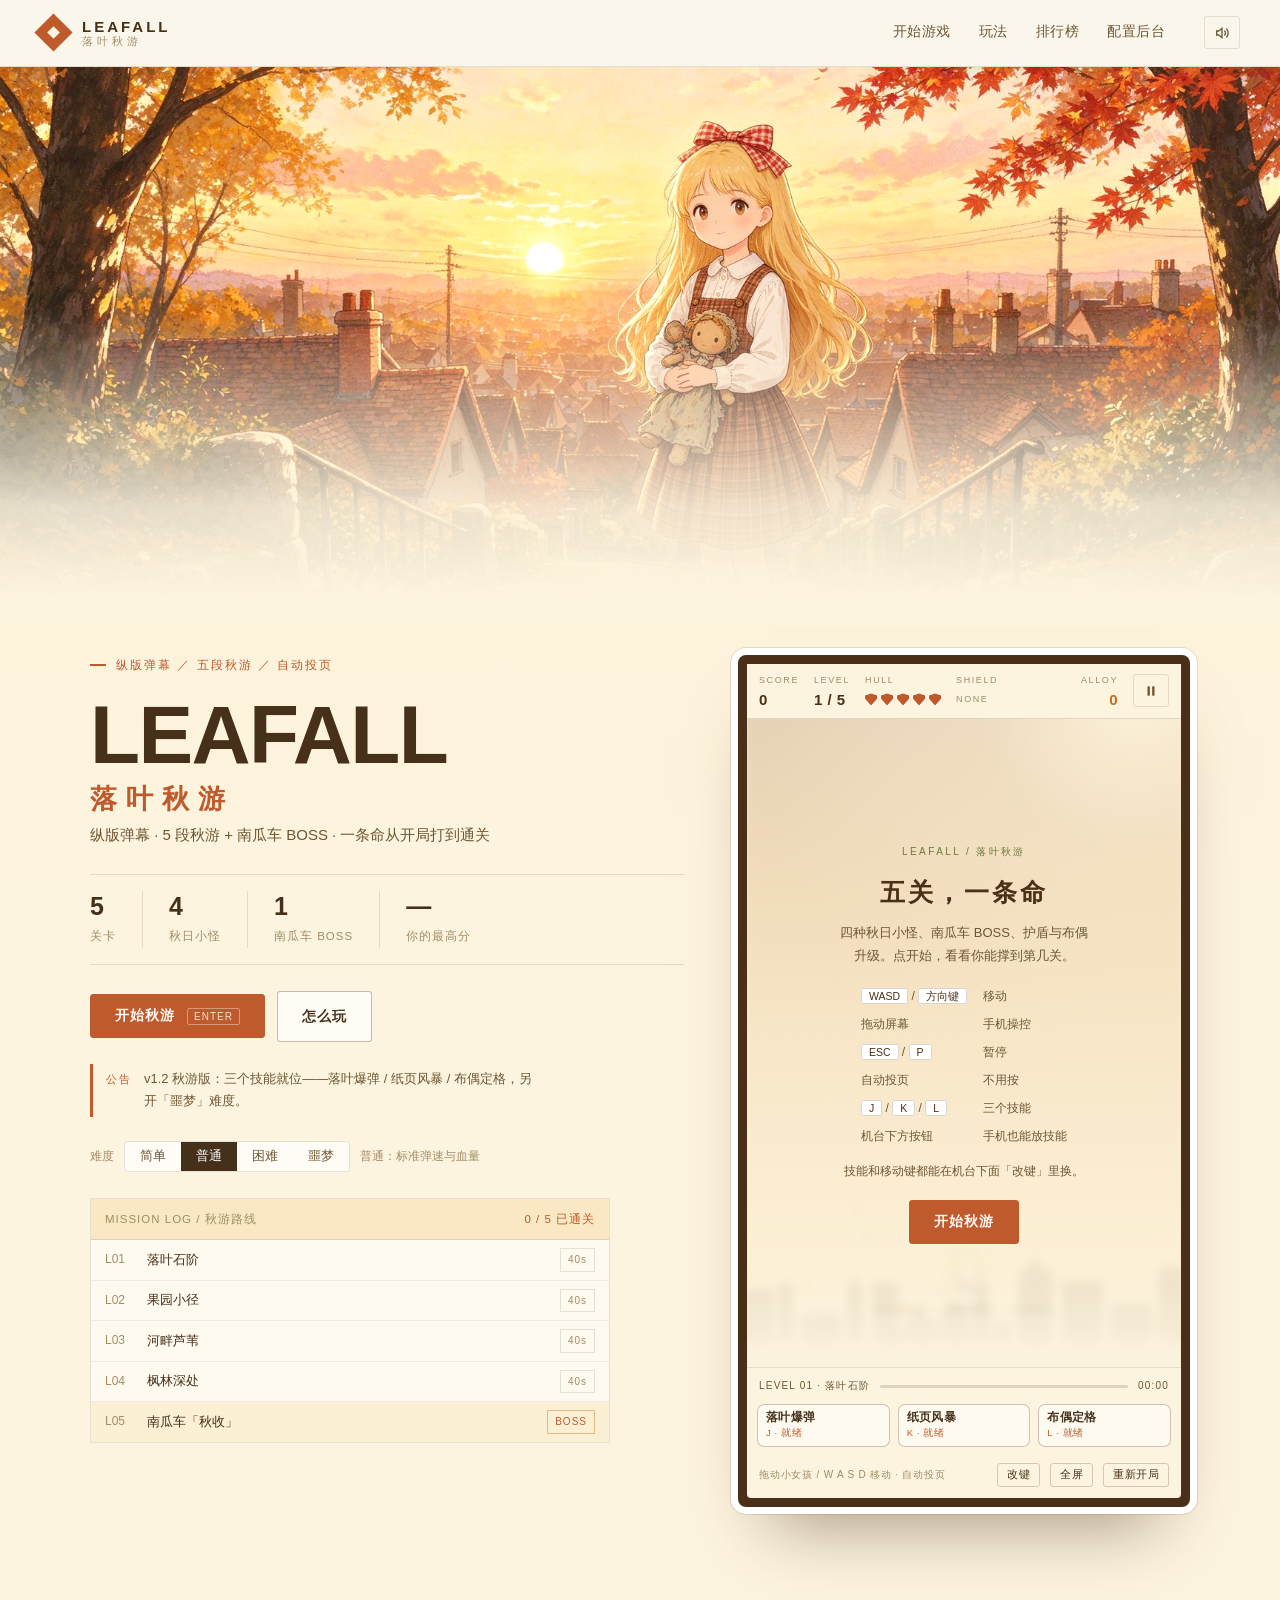
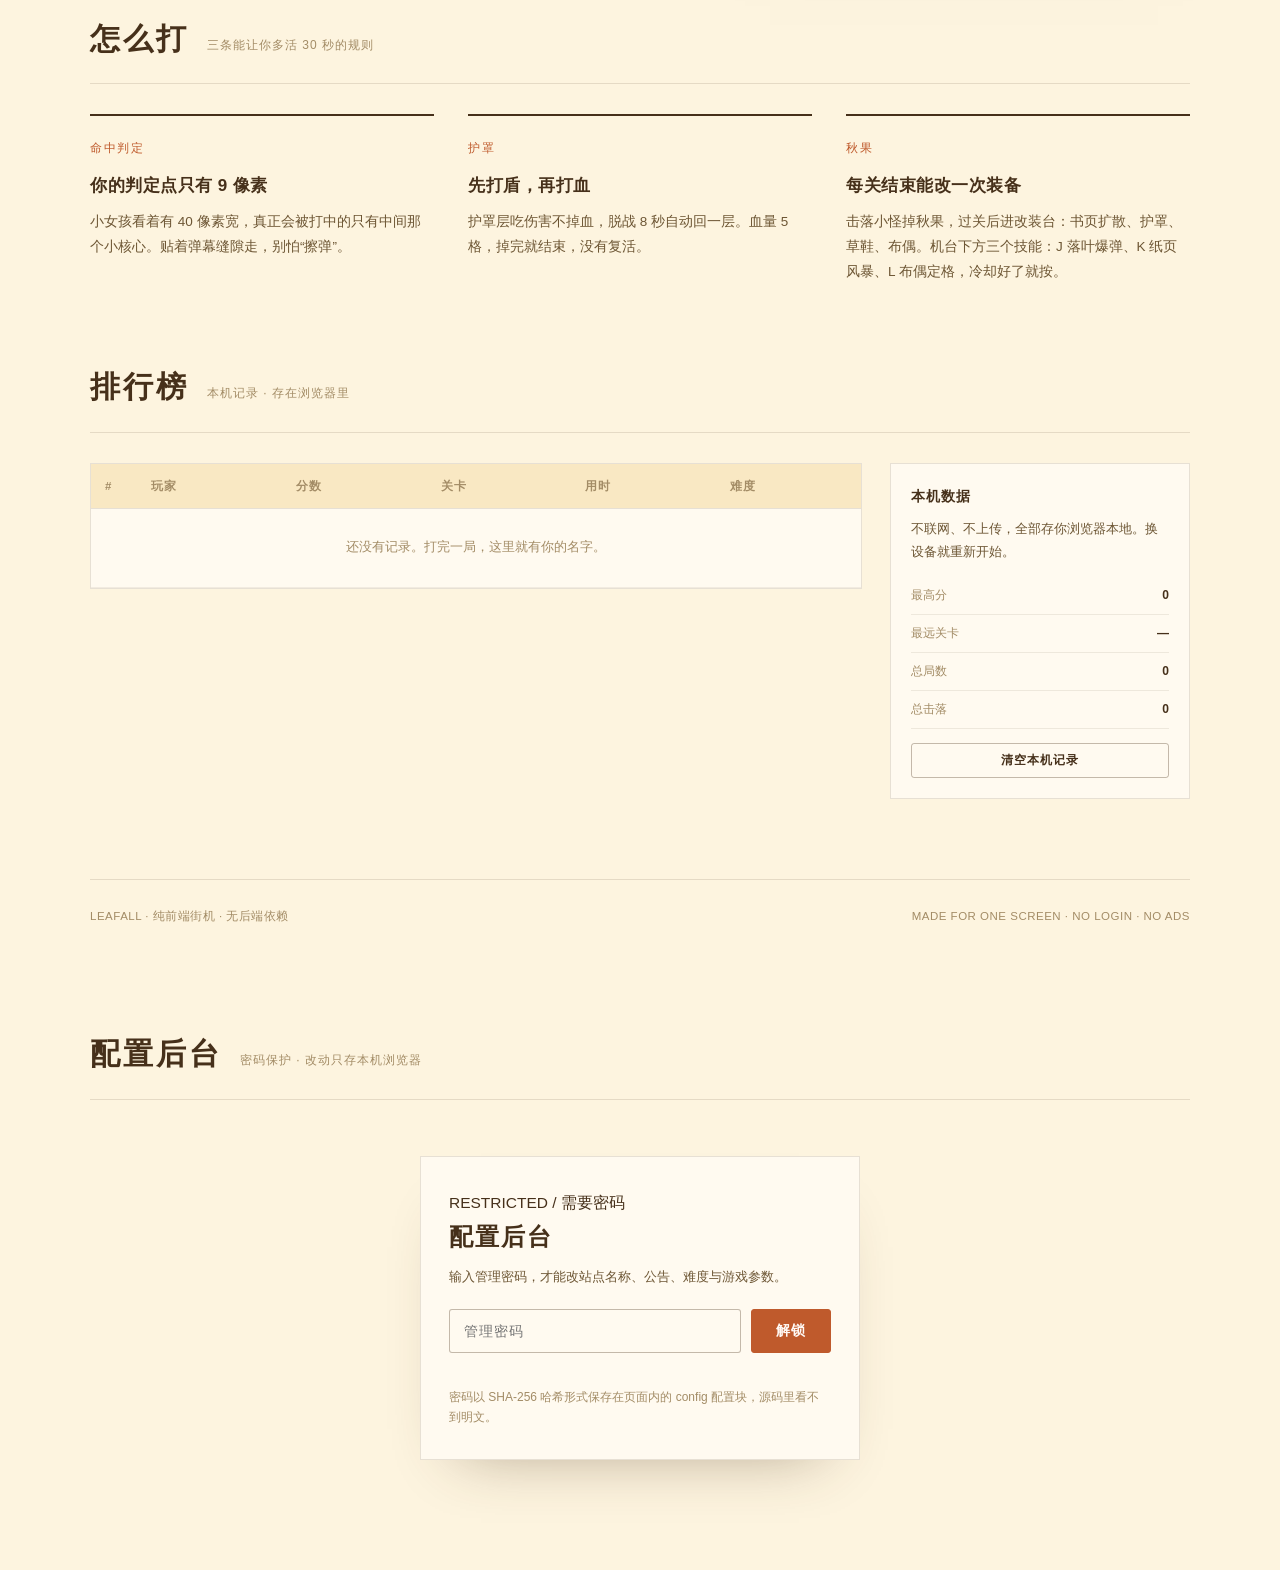
==== commit 1368526e: "site: sync index.html + assets" ====
--- a/index.html
+++ b/index.html
@@ -3,71 +3,68 @@
 <head>
 <meta charset="utf-8" />
 <meta name="viewport" content="width=device-width, initial-scale=1, viewport-fit=cover" />
-<title>STARLINE · 星际防线 — 纵版弹幕射击</title>
-<meta name="description" content="STARLINE 星际防线：五关纵版弹幕射击，四种敌机、母舰 BOSS、护盾与僚机升级、本地排行榜。纯前端街机，打开即玩。" />
-<meta name="theme-color" content="#05070d" />
-<link rel="icon" href="data:image/svg+xml,%3Csvg xmlns='http://www.w3.org/2000/svg' viewBox='0 0 32 32'%3E%3Crect width='32' height='32' fill='%2305070d'/%3E%3Cpath d='M16 5 L27 16 L16 27 L5 16 Z' fill='none' stroke='%23b6ff3c' stroke-width='2'/%3E%3Cpath d='M16 11 L21 16 L16 21 L11 16 Z' fill='%23b6ff3c'/%3E%3C/svg%3E" />
+<title>LEAFALL · 落叶秋游 — 纵版弹幕射击</title>
+<meta name="description" content="LEAFALL 落叶秋游：五关纵版弹幕射击，四种秋日小怪、南瓜车 BOSS、护罩与布偶升级、本地排行榜。纯前端街机，打开即玩。" />
+<meta name="theme-color" content="#fdf4df" />
+<link rel="preconnect" href="https://miaoda.feishu.cn">
+<link rel="stylesheet" href="https://miaoda.feishu.cn/fonts/css2?family=Archivo:wght@500;700;900&amp;display=swap">
+<link rel="icon" href="data:image/svg+xml,%3Csvg xmlns='http://www.w3.org/2000/svg' viewBox='0 0 32 32'%3E%3Crect width='32' height='32' fill='%23fbf8f2'/%3E%3Cpath d='M16 4 L28 16 L16 28 L4 16 Z' fill='%23c33c2c'/%3E%3Cpath d='M16 11 L21 16 L16 21 L11 16 Z' fill='%23fbf8f2'/%3E%3C/svg%3E" />
 <style>
 /* ============================================================
-   STARLINE · 视觉层
-   深空底 + 霓虹青绿描边 + 单色等宽数字
+   LEAFALL · 视觉层 v2
+   主题：夏日天台 / 天空与朱红。纸白底、藏青字、朱红点睛，
+   机台作深色屏幕嵌在画面下缘。
    ============================================================ */
 
 :root {
-  --bg: #05070d;
-  --bg-2: #080d18;
-  --panel: #0a1120;
-  --panel-2: #0d1526;
-  --line: rgba(150, 185, 255, 0.13);
-  --line-strong: rgba(150, 185, 255, 0.28);
-  --text: #e8f1ff;
-  --text-dim: #8ba0bd;
-  --text-mute: #5f7591;
-  --accent: #b6ff3c;
-  --accent2: #25e0ff;
-  --danger: #ff5470;
-  --amber: #ffd166;
-  --mono: ui-monospace, "SFMono-Regular", "Cascadia Mono", Consolas, "Liberation Mono", monospace;
-  --sans: -apple-system, BlinkMacSystemFont, "Segoe UI", "PingFang SC", "Hiragino Sans GB",
-    "Microsoft YaHei", "Noto Sans SC", sans-serif;
-  --radius: 14px;
+  --paper: #fdf4df;
+  --paper-2: #fffaf0;
+  --paper-tint: #f9e8c3;
+  --ink: #46301a;
+  --ink-dim: #6d5634;
+  --ink-mute: #a38c66;
+  --line: rgba(74, 48, 24, 0.13);
+  --line-strong: rgba(74, 48, 24, 0.32);
+  --accent: #c0701f;
+  --accent2: #6d7a3f;
+  --danger: #bf5a2c;
+  --amber: #c98a2e;
+  --sky: #e2b463;
+  --mono: "Archivo", "Helvetica Neue", Arial, sans-serif;
+  --sans: -apple-system, BlinkMacSystemFont, "Segoe UI", "PingFang SC",
+    "Hiragino Sans GB", "Microsoft YaHei", "Noto Sans SC", sans-serif;
+  --radius: 4px;
 }
 
 * { box-sizing: border-box; }
-html { scroll-behavior: smooth; }
+html { scroll-behavior: smooth; -webkit-text-size-adjust: 100%; }
 
 body {
   margin: 0;
-  background: var(--bg);
-  color: var(--text);
+  background: var(--paper);
+  color: var(--ink);
   font-family: var(--sans);
-  font-size: 15px;
-  line-height: 1.65;
+  font-size: 15.5px;
+  line-height: 1.75;
   -webkit-font-smoothing: antialiased;
   overflow-x: hidden;
 }
 
-/* 背景：径向光 + 细网格 */
+/* 背景：顶部天空淡淡的一层，其余是纸 */
 .bg-layer {
   position: fixed;
   inset: 0;
   z-index: -1;
   pointer-events: none;
-  background:
-    radial-gradient(900px 600px at 78% -8%, rgba(37, 224, 255, 0.10), transparent 70%),
-    radial-gradient(760px 520px at 8% 92%, rgba(182, 255, 60, 0.07), transparent 70%),
-    linear-gradient(180deg, #05070d 0%, #070c17 55%, #04060c 100%);
+  background: linear-gradient(180deg, #fbe9c3 0%, #fdf2d8 40%, #fdf4df 100%);
 }
 .bg-layer::after {
   content: "";
   position: absolute;
   inset: 0;
-  background-image:
-    linear-gradient(rgba(140, 180, 255, 0.045) 1px, transparent 1px),
-    linear-gradient(90deg, rgba(140, 180, 255, 0.045) 1px, transparent 1px);
-  background-size: 64px 64px;
-  mask-image: radial-gradient(circle at 50% 30%, #000 20%, transparent 78%);
-  -webkit-mask-image: radial-gradient(circle at 50% 30%, #000 20%, transparent 78%);
+  opacity: 0.5;
+  background-image: radial-gradient(rgba(120, 82, 36, 0.06) 0.5px, transparent 0.5px);
+  background-size: 4px 4px;
 }
 
 /* ---------------- 顶栏 ---------------- */
@@ -77,127 +74,155 @@
   z-index: 50;
   display: flex;
   align-items: center;
-  gap: 28px;
-  padding: 14px 34px;
-  background: rgba(5, 7, 13, 0.82);
-  backdrop-filter: blur(14px);
+  gap: 26px;
+  padding: 13px 40px;
+  background: rgba(251, 248, 242, 0.86);
+  backdrop-filter: blur(12px);
   border-bottom: 1px solid var(--line);
 }
 
 .brand {
   display: flex;
   align-items: center;
-  gap: 12px;
+  gap: 11px;
   text-decoration: none;
-  color: var(--text);
+  color: var(--ink);
 }
 .brand-mark {
-  width: 30px; height: 30px;
+  width: 27px; height: 27px;
   display: grid; place-items: center;
-  border: 1px solid var(--accent);
-  border-radius: 8px;
-  box-shadow: 0 0 18px rgba(182, 255, 60, 0.28), inset 0 0 12px rgba(182, 255, 60, 0.14);
+  background: var(--accent);
+  transform: rotate(45deg);
 }
 .brand-mark span {
   width: 9px; height: 9px;
-  background: var(--accent);
-  transform: rotate(45deg);
-  box-shadow: 0 0 10px var(--accent);
-}
-.brand-text { display: flex; flex-direction: column; line-height: 1.1; }
-.brand-text b { font-family: var(--mono); font-size: 16px; letter-spacing: 3px; }
-.brand-text i { font-style: normal; font-size: 11px; color: var(--text-dim); letter-spacing: 5px; }
-
-.nav { display: flex; gap: 4px; margin-left: auto; }
+  background: var(--paper);
+  transform: rotate(0deg);
+}
+.brand-text { display: flex; flex-direction: column; line-height: 1.15; padding-left: 4px; }
+.brand-text b {
+  font-family: var(--mono);
+  font-weight: 800;
+  font-size: 15px;
+  letter-spacing: 3px;
+}
+.brand-text i { font-style: normal; font-size: 11px; color: var(--ink-mute); letter-spacing: 4px; }
+
+.nav { display: flex; gap: 2px; margin-left: auto; }
 .nav a {
-  color: var(--text-dim);
+  color: var(--ink-dim);
   text-decoration: none;
-  font-family: var(--mono);
-  font-size: 12.5px;
-  letter-spacing: 1px;
-  padding: 7px 12px;
-  border-radius: 8px;
-  border: 1px solid transparent;
-  transition: all 0.18s;
-}
-.nav a:hover { color: var(--text); border-color: var(--line-strong); background: rgba(255, 255, 255, 0.03); }
+  font-size: 13.5px;
+  letter-spacing: 0.5px;
+  padding: 7px 13px;
+  border-bottom: 2px solid transparent;
+  transition: color 0.16s, border-color 0.16s;
+}
+.nav a:hover { color: var(--ink); border-bottom-color: var(--accent); }
 
 .top-actions { display: flex; gap: 8px; }
 .icon-btn {
-  width: 38px; height: 34px;
+  width: 36px; height: 33px;
   display: grid; place-items: center;
   background: transparent;
   border: 1px solid var(--line);
-  border-radius: 8px;
-  color: var(--text-dim);
+  border-radius: 3px;
+  color: var(--ink-dim);
   cursor: pointer;
-  transition: all 0.18s;
+  transition: color 0.16s, border-color 0.16s;
 }
 .icon-btn:hover { color: var(--accent); border-color: var(--accent); }
-.icon-btn.off { color: #4a5c74; }
-
-/* ---------------- 布局 ---------------- */
-main { max-width: 1180px; margin: 0 auto; padding: 0 34px 90px; }
+.icon-btn.off { color: var(--ink-mute); opacity: 0.6; }
+
+/* ---------------- 画面 ---------------- */
+.hero-photo {
+  position: relative;
+  height: clamp(340px, 62vh, 690px);
+  overflow: hidden;
+  margin-bottom: -120px;
+}
+.hero-photo img {
+  width: 100%;
+  height: 100%;
+  object-fit: cover;
+  object-position: 50% 26%;
+  display: block;
+  filter: saturate(1.06) contrast(1.02) brightness(1.01);
+}
+.hero-photo::before {
+  content: "";
+  position: absolute;
+  inset: 0;
+  background:
+    linear-gradient(180deg, rgba(255, 214, 138, 0.28) 0%, rgba(214, 138, 66, 0.16) 48%, rgba(120, 84, 44, 0.16) 100%);
+  mix-blend-mode: multiply;
+  pointer-events: none;
+}
+.hero-photo::after {
+  content: "";
+  position: absolute;
+  inset: auto 0 0 0;
+  height: 56%;
+  background: linear-gradient(
+    180deg,
+    rgba(253, 244, 223, 0) 0%,
+    rgba(253, 244, 223, 0.46) 30%,
+    rgba(253, 244, 223, 0.88) 62%,
+    #fdf4df 92%,
+    #fdf4df 100%
+  );
+  pointer-events: none;
+}
+
+main { max-width: 1180px; margin: 0 auto; padding: 0 40px 100px; position: relative; z-index: 2; }
 
 .hero {
   display: grid;
-  grid-template-columns: minmax(0, 1fr) 470px;
-  gap: 46px;
+  grid-template-columns: minmax(0, 1fr) 452px;
+  gap: 54px;
   align-items: start;
-  padding: 56px 0 24px;
+  padding: 150px 0 30px;
 }
 
 /* ---------------- 文案区 ---------------- */
 .kicker {
-  display: inline-flex;
+  display: flex;
   align-items: center;
-  gap: 9px;
+  gap: 10px;
+  font-size: 12px;
+  letter-spacing: 2px;
+  color: var(--accent);
+  margin-bottom: 22px;
+}
+.kicker .dot {
+  width: 16px; height: 2px;
+  background: var(--accent);
+}
+
+h1 {
+  margin: 0 0 10px;
   font-family: var(--mono);
-  font-size: 11px;
-  letter-spacing: 2.2px;
-  color: var(--accent);
-  padding: 6px 12px;
-  border: 1px solid rgba(182, 255, 60, 0.3);
-  border-radius: 999px;
-  background: rgba(182, 255, 60, 0.07);
-  margin-bottom: 26px;
-}
-.kicker .dot {
-  width: 6px; height: 6px; border-radius: 50%;
-  background: var(--accent);
-  box-shadow: 0 0 10px var(--accent);
-  animation: pulse 1.8s infinite;
-}
-@keyframes pulse { 0%,100% { opacity: 1; } 50% { opacity: 0.35; } }
-
-h1 {
-  margin: 0 0 14px;
-  font-family: var(--mono);
-  font-size: clamp(52px, 8vw, 82px);
-  line-height: 0.92;
-  letter-spacing: -1px;
-  font-weight: 700;
-  background: linear-gradient(96deg, #eaf6ff 8%, #b6ff3c 58%, #25e0ff 96%);
-  -webkit-background-clip: text;
-  background-clip: text;
-  color: transparent;
+  font-weight: 900;
+  font-size: clamp(50px, 6.4vw, 88px);
+  line-height: 0.9;
+  letter-spacing: -0.02em;
+  color: var(--ink);
 }
 h1 .h1-cn {
   display: block;
   font-family: var(--sans);
-  font-size: clamp(22px, 3vw, 30px);
-  letter-spacing: 14px;
+  font-size: clamp(20px, 2.2vw, 27px);
+  letter-spacing: 9px;
   font-weight: 600;
-  color: #cfe4ff;
-  margin-top: 12px;
-  padding-left: 3px;
+  color: var(--accent);
+  margin-top: 16px;
 }
 
 .tagline {
-  color: var(--text-dim);
+  color: var(--ink-dim);
   font-size: 15px;
-  max-width: 520px;
-  margin: 0 0 24px;
+  max-width: 30em;
+  margin: 0 0 26px;
 }
 
 .meta-row {
@@ -206,11 +231,11 @@
   gap: 0;
   border-top: 1px solid var(--line);
   border-bottom: 1px solid var(--line);
-  padding: 14px 0;
+  padding: 16px 0;
   margin-bottom: 26px;
 }
 .meta-row div {
-  padding: 0 22px;
+  padding: 0 26px;
   border-right: 1px solid var(--line);
 }
 .meta-row div:first-child { padding-left: 0; }
@@ -218,11 +243,12 @@
 .meta-row b {
   display: block;
   font-family: var(--mono);
-  font-size: 22px;
-  color: var(--text);
-  line-height: 1.25;
-}
-.meta-row span { font-size: 11px; color: var(--text-mute); letter-spacing: 1.5px; }
+  font-weight: 700;
+  font-size: 25px;
+  color: var(--ink);
+  line-height: 1.2;
+}
+.meta-row span { font-size: 11.5px; color: var(--ink-mute); letter-spacing: 1px; }
 
 .hero-actions { display: flex; gap: 12px; align-items: center; margin-bottom: 22px; }
 
@@ -230,131 +256,148 @@
   display: inline-flex;
   align-items: center;
   gap: 12px;
-  font-family: var(--mono);
-  font-size: 13px;
-  letter-spacing: 1.4px;
-  padding: 12px 22px;
-  border-radius: 10px;
+  font-family: var(--sans);
+  font-size: 14px;
+  font-weight: 600;
+  letter-spacing: 1px;
+  padding: 12px 24px;
+  border-radius: 3px;
   border: 1px solid var(--line-strong);
   background: transparent;
-  color: var(--text);
+  color: var(--ink);
   text-decoration: none;
   cursor: pointer;
-  transition: transform 0.15s, box-shadow 0.2s, background 0.2s;
-}
-.btn:hover { transform: translateY(-1px); }
+  transition: background 0.16s, color 0.16s, border-color 0.16s;
+}
+.btn:hover { border-color: var(--accent); color: var(--accent); }
 .btn:active { transform: translateY(1px); }
 .btn.primary {
   background: var(--accent);
   border-color: var(--accent);
-  color: #07120a;
-  font-weight: 700;
-  box-shadow: 0 0 0 rgba(182, 255, 60, 0);
-}
-.btn.primary:hover { box-shadow: 0 8px 26px rgba(182, 255, 60, 0.3); }
+  color: #fff9f5;
+}
+.btn.primary:hover { background: #a8301f; border-color: #a8301f; color: #fff9f5; }
 .btn .key {
+  font-family: var(--mono);
   font-size: 10px;
+  font-weight: 500;
+  letter-spacing: 1px;
   padding: 2px 6px;
-  border: 1px solid rgba(0, 0, 0, 0.28);
-  border-radius: 5px;
-  opacity: 0.62;
-}
-.btn.ghost:hover { border-color: var(--accent2); color: var(--accent2); }
+  border: 1px solid rgba(255, 255, 255, 0.45);
+  border-radius: 2px;
+  opacity: 0.85;
+}
+.btn.ghost { background: rgba(255, 255, 255, 0.7); }
 .btn.small { padding: 8px 14px; font-size: 12px; }
 
 .announce {
   display: flex;
+  gap: 12px;
+  align-items: baseline;
+  font-size: 13px;
+  color: var(--ink-dim);
+  border-left: 3px solid var(--accent);
+  padding: 4px 0 4px 13px;
+  margin-bottom: 24px;
+  max-width: 34em;
+}
+.announce em {
+  font-style: normal;
+  color: var(--accent);
+  font-size: 11px;
+  letter-spacing: 2px;
+  white-space: nowrap;
+}
+
+.diff-row {
+  display: flex;
+  align-items: center;
   gap: 10px;
-  align-items: flex-start;
-  font-size: 12.5px;
-  color: var(--text-dim);
-  border-left: 2px solid var(--accent2);
-  padding: 2px 0 2px 12px;
-  margin-bottom: 24px;
-  max-width: 520px;
-}
-.announce em { font-style: normal; color: var(--accent2); font-family: var(--mono); font-size: 10px; letter-spacing: 1.4px; }
-
-.diff-row { display: flex; align-items: center; gap: 8px; font-family: var(--mono); font-size: 11px; color: var(--text-mute); }
-.diff-row .seg { display: flex; border: 1px solid var(--line); border-radius: 8px; overflow: hidden; }
+  font-size: 12px;
+  color: var(--ink-mute);
+  margin-bottom: 26px;
+}
+.diff-row .seg {
+  display: flex;
+  border: 1px solid var(--line);
+  border-radius: 3px;
+  overflow: hidden;
+  background: rgba(255, 255, 255, 0.7);
+}
 .diff-row button {
   background: transparent;
   border: 0;
-  color: var(--text-dim);
-  font-family: var(--mono);
-  font-size: 11.5px;
-  padding: 6px 13px;
+  color: var(--ink-dim);
+  font-family: var(--sans);
+  font-size: 12.5px;
+  padding: 6px 15px;
   cursor: pointer;
-  transition: all 0.16s;
-}
-.diff-row button:hover { color: var(--text); background: rgba(255, 255, 255, 0.04); }
+  transition: background 0.16s, color 0.16s;
+}
+.diff-row button:hover { color: var(--ink); background: var(--paper-tint); }
 .diff-row button[aria-pressed="true"] {
-  background: rgba(182, 255, 60, 0.14);
-  color: var(--accent);
+  background: var(--ink);
+  color: #f7fbfd;
 }
 
 /* ---------------- 机台 ---------------- */
 .cabinet {
   position: relative;
-  border: 1px solid var(--line-strong);
-  border-radius: 18px;
-  background: linear-gradient(180deg, #0b1222, #070b14);
-  box-shadow: 0 30px 80px rgba(0, 0, 0, 0.55), inset 0 1px 0 rgba(255, 255, 255, 0.04);
-  padding: 10px;
-  overflow: hidden;
-}
-.cabinet::before,
-.cabinet::after {
-  content: "";
-  position: absolute;
-  width: 14px; height: 14px;
-  border: 1px solid var(--accent);
-  opacity: 0.7;
-}
-.cabinet::before { top: 8px; left: 8px; border-right: 0; border-bottom: 0; }
-.cabinet::after { bottom: 8px; right: 8px; border-left: 0; border-top: 0; }
-
+  border-radius: 8px;
+  background: #0d1c27;
+  padding: 9px;
+  box-shadow:
+    0 0 0 7px #ffffff,
+    0 0 0 8px var(--line),
+    0 46px 70px -32px rgba(74, 48, 24, 0.55);
+}
 .hud {
   display: flex;
   align-items: center;
-  gap: 14px;
-  padding: 8px 12px 10px;
-  border-bottom: 1px solid var(--line);
+  gap: 15px;
+  padding: 8px 11px 10px;
+  border-bottom: 1px solid rgba(255, 255, 255, 0.11);
 }
 .hud-block { display: flex; flex-direction: column; gap: 2px; }
-.hud-block span { font-size: 9px; letter-spacing: 2px; color: var(--text-mute); font-family: var(--mono); }
+.hud-block span {
+  font-size: 9px;
+  letter-spacing: 1.6px;
+  color: #7c93a4;
+  font-family: var(--mono);
+  font-weight: 500;
+}
 .hud-block b {
   font-family: var(--mono);
+  font-weight: 700;
   font-size: 15px;
-  letter-spacing: 1px;
-  color: var(--text);
-  line-height: 1.2;
-}
-.hud-block b.accent { color: var(--accent); }
-.hud-block b.cyan { color: var(--accent2); }
+  letter-spacing: 0.5px;
+  color: #eef6fa;
+  line-height: 1.15;
+}
+.hud-block b.accent { color: #e9b95c; }
+.hud-block b.cyan { color: #b96a24; }
 .hud-grow { flex: 1; }
 .hud-block.right { align-items: flex-end; }
 
 .hearts { display: flex; gap: 4px; align-items: center; height: 18px; }
 .heart {
-  width: 13px; height: 13px;
-  background: var(--danger);
+  width: 12px; height: 12px;
+  background: #ef6a5a;
   clip-path: polygon(50% 100%, 0 45%, 0 18%, 50% 0, 100% 18%, 100% 45%);
-  box-shadow: 0 0 8px rgba(255, 84, 112, 0.5);
   transition: background 0.2s;
 }
-.heart.empty { background: rgba(255, 255, 255, 0.16); box-shadow: none; }
+.heart.empty { background: rgba(255, 255, 255, 0.18); }
 
 .shield-pips { display: flex; gap: 3px; align-items: center; height: 18px; }
-.pip { width: 9px; height: 9px; border-radius: 50%; border: 1.5px solid var(--accent2); }
-.pip.on { background: var(--accent2); box-shadow: 0 0 9px var(--accent2); }
+.pip { width: 8px; height: 8px; border-radius: 50%; border: 1.5px solid rgba(134, 211, 242, 0.45); }
+.pip.on { background: #d8a85e; border-color: #c48a3a; }
 
 .screen {
   position: relative;
-  border-radius: 10px;
+  border-radius: 4px;
   overflow: hidden;
-  background: #060913;
-  margin-top: 10px;
+  background: #050c11;
+  margin-top: 8px;
   isolation: isolate;
 }
 #game {
@@ -373,10 +416,9 @@
   pointer-events: none;
   background: repeating-linear-gradient(
     180deg,
-    rgba(255, 255, 255, 0.035) 0px,
-    rgba(255, 255, 255, 0.035) 1px,
-    transparent 1px,
-    transparent 3px
+    rgba(255, 255, 255, 0.028) 0px,
+    rgba(255, 255, 255, 0.028) 1px,
+    transparent 1px, transparent 3px
   );
   mix-blend-mode: overlay;
 }
@@ -384,7 +426,7 @@
   position: absolute;
   inset: 0;
   pointer-events: none;
-  background: radial-gradient(circle at 50% 45%, transparent 45%, rgba(0, 0, 0, 0.55) 100%);
+  background: radial-gradient(circle at 50% 45%, transparent 52%, rgba(0, 0, 0, 0.42) 100%);
 }
 
 /* 进度 / Boss 条 */
@@ -392,45 +434,178 @@
   display: flex;
   align-items: center;
   gap: 10px;
-  padding: 10px 12px 4px;
-}
-.stagebar .label { font-family: var(--mono); font-size: 10px; letter-spacing: 1.6px; color: var(--text-mute); white-space: nowrap; }
-.track { flex: 1; height: 4px; background: rgba(255, 255, 255, 0.08); border-radius: 99px; overflow: hidden; position: relative; }
-.track i {
-  display: block; height: 100%;
-  width: 0%;
-  background: linear-gradient(90deg, var(--accent2), var(--accent));
-  box-shadow: 0 0 12px rgba(37, 224, 255, 0.6);
-  transition: width 0.25s linear;
-}
-.track.boss i { background: linear-gradient(90deg, var(--amber), var(--danger)); box-shadow: 0 0 12px rgba(255, 84, 112, 0.6); }
-.track.boss { height: 6px; }
+  padding: 10px 11px 3px;
+}
+.stagebar .label {
+  font-family: var(--mono);
+  font-weight: 500;
+  font-size: 10px;
+  letter-spacing: 1.2px;
+  color: #8a6a45;
+  white-space: nowrap;
+}
+.track {
+  flex: 1; height: 3px;
+  background: rgba(255, 255, 255, 0.12);
+  border-radius: 99px;
+  overflow: hidden;
+  position: relative;
+}
+.track i { display: block; height: 100%; width: 0%; background: #c0701f; transition: width 0.25s linear; }
+.track.boss { height: 5px; }
+.track.boss i { background: #bf5a2c; }
 
 .cabinet-foot {
   display: flex;
   align-items: center;
   gap: 10px;
-  padding: 10px 12px 4px;
+  padding: 9px 11px 2px;
   font-family: var(--mono);
+  font-weight: 500;
   font-size: 10px;
-  letter-spacing: 1px;
-  color: var(--text-mute);
+  letter-spacing: 0.8px;
+  color: #8a6a45;
 }
 .cabinet-foot .spacer { flex: 1; }
 .cabinet-foot button {
   background: transparent;
-  border: 1px solid var(--line);
-  color: var(--text-dim);
+  border: 1px solid rgba(95, 64, 42, 0.3);
+  color: #6d5634;
+  border-radius: 3px;
+  padding: 4px 9px;
+  font-family: var(--sans);
+  font-size: 10.5px;
+  letter-spacing: 0.5px;
+  cursor: pointer;
+  transition: color 0.16s, border-color 0.16s;
+}
+.cabinet-foot button:hover { color: var(--ink); border-color: var(--accent); }
+
+/* 技能条 */
+.skillbar {
+  display: grid;
+  grid-template-columns: repeat(3, 1fr);
+  gap: 8px;
+  padding: 4px 11px 6px;
+}
+.skill {
+  display: flex;
+  flex-direction: column;
+  align-items: flex-start;
+  gap: 2px;
+  min-height: 40px;
+  padding: 5px 8px 6px;
+  background: var(--paper-2);
+  border: 1px solid rgba(95, 64, 42, 0.3);
+  border-radius: 7px;
+  cursor: pointer;
+  text-align: left;
+  transition: border-color 0.15s, background 0.15s, transform 0.08s;
+}
+.skill .sname {
+  font-family: var(--sans);
+  font-size: 11.5px;
+  font-weight: 700;
+  color: var(--ink);
+  letter-spacing: 0.3px;
+  white-space: nowrap;
+}
+.skill .scd {
+  font-family: var(--mono);
+  font-size: 9.5px;
+  letter-spacing: 0.6px;
+  color: var(--accent);
+  white-space: nowrap;
+}
+.skill:hover:not(:disabled) { border-color: var(--accent); }
+.skill:active:not(:disabled) { transform: translateY(1px); }
+.skill.cooling { background: var(--paper-tint); border-color: rgba(95, 64, 42, 0.22); }
+.skill.cooling .sname { color: var(--ink-dim); }
+.skill.cooling .scd { color: #a1591e; }
+.skill:disabled { cursor: default; }
+
+/* 按键设置 */
+.keys-modal {
+  position: fixed;
+  inset: 0;
+  z-index: 400;
+  display: none;
+  align-items: center;
+  justify-content: center;
+  padding: 18px;
+  background: rgba(70, 48, 26, 0.42);
+  backdrop-filter: blur(3px);
+}
+.keys-modal.show { display: flex; }
+.keys-card {
+  width: 100%;
+  max-width: 420px;
+  max-height: 86vh;
+  overflow: auto;
+  background: var(--paper-2);
+  border: 1px solid rgba(95, 64, 42, 0.28);
+  border-radius: 12px;
+  padding: 16px 18px 14px;
+  box-shadow: 0 24px 60px -24px rgba(70, 48, 26, 0.6);
+}
+.keys-head { display: flex; align-items: baseline; justify-content: space-between; gap: 12px; }
+.keys-head h3 { margin: 0; font-size: 17px; color: var(--ink); }
+.keys-head button {
+  background: transparent;
+  border: 1px solid rgba(95, 64, 42, 0.3);
+  color: var(--ink-dim);
   border-radius: 6px;
-  padding: 4px 9px;
+  padding: 5px 10px;
+  font-size: 12px;
+  cursor: pointer;
+}
+.keys-tip { margin: 8px 0 12px; font-size: 12.5px; line-height: 1.6; color: var(--ink-mute); }
+.keys-grid { display: grid; grid-template-columns: 1fr 1fr; gap: 8px; }
+.key-row {
+  display: flex;
+  align-items: center;
+  justify-content: space-between;
+  gap: 8px;
+  min-height: 46px;
+  padding: 6px 10px;
+  background: var(--paper);
+  border: 1px solid rgba(95, 64, 42, 0.22);
+  border-radius: 8px;
+  cursor: pointer;
+  font-family: var(--sans);
+  font-size: 12.5px;
+  color: var(--ink);
+  text-align: left;
+}
+.key-row:hover { border-color: var(--accent); }
+.key-row.listening { border-color: var(--accent); background: var(--paper-tint); }
+.key-row .kval {
   font-family: var(--mono);
-  font-size: 10px;
-  letter-spacing: 1px;
+  font-size: 11px;
+  letter-spacing: 0.4px;
+  color: var(--accent);
+  border: 1px solid rgba(192, 112, 31, 0.4);
+  border-radius: 5px;
+  padding: 3px 7px;
+  min-width: 34px;
+  text-align: center;
+  white-space: nowrap;
+}
+.key-row.listening .kval { color: #fffaf0; background: var(--accent); border-color: var(--accent); }
+.keys-foot { display: flex; align-items: center; gap: 10px; margin-top: 12px; }
+.keys-foot .msg { flex: 1; font-size: 11.5px; color: var(--accent); min-height: 16px; }
+.keys-foot button {
+  background: transparent;
+  border: 1px solid rgba(95, 64, 42, 0.3);
+  color: var(--ink-dim);
+  border-radius: 6px;
+  padding: 6px 11px;
+  font-size: 12px;
   cursor: pointer;
 }
-.cabinet-foot button:hover { color: var(--accent); border-color: var(--accent); }
-
-/* ---------------- 覆盖层 ---------------- */
+.keys-foot button:hover { border-color: var(--accent); color: var(--accent); }
+
+/* ---------------- 覆盖层（游戏内 UI，保持深色） ---------------- */
 .overlay {
   position: absolute;
   inset: 0;
@@ -438,9 +613,9 @@
   flex-direction: column;
   align-items: center;
   justify-content: center;
-  padding: 22px;
-  background: rgba(4, 7, 14, 0.82);
-  backdrop-filter: blur(6px);
+  padding: 24px;
+  background: rgba(5, 12, 17, 0.9);
+  backdrop-filter: blur(3px);
   z-index: 5;
   text-align: center;
   animation: fade 0.18s ease-out;
@@ -448,78 +623,86 @@
 .overlay.show { display: flex; }
 @keyframes fade { from { opacity: 0; } to { opacity: 1; } }
 
-.overlay .ov-kicker { font-family: var(--mono); font-size: 10px; letter-spacing: 3px; color: var(--accent2); margin-bottom: 10px; }
+.overlay .ov-kicker {
+  font-family: var(--mono);
+  font-weight: 500;
+  font-size: 10px;
+  letter-spacing: 2.4px;
+  color: #f0c27a;
+  margin-bottom: 10px;
+}
 .overlay h2 {
-  font-family: var(--mono);
-  font-size: 30px;
+  font-family: var(--sans);
+  font-weight: 700;
+  font-size: 28px;
   margin: 0 0 8px;
-  letter-spacing: 1px;
-  color: var(--text);
-}
-.overlay h2.danger { color: var(--danger); }
-.overlay h2.win { color: var(--accent); }
-.overlay p.sub { color: var(--text-dim); font-size: 13px; max-width: 320px; margin: 0 0 18px; }
+  letter-spacing: 2px;
+  color: #f0f7fa;
+}
+.overlay h2.danger { color: #ef6a5a; }
+.overlay h2.win { color: #e9b95c; }
+.overlay p.sub { color: #a9bcc9; font-size: 13px; max-width: 20em; margin: 0 0 18px; }
 
 .keys-hint {
   display: grid;
   grid-template-columns: auto auto;
-  gap: 6px 12px;
-  font-family: var(--mono);
-  font-size: 11.5px;
-  color: var(--text-dim);
+  gap: 7px 16px;
+  font-size: 12px;
+  color: #a9bcc9;
   margin-bottom: 20px;
   text-align: left;
 }
 .keys-hint kbd {
-  background: rgba(255, 255, 255, 0.06);
-  border: 1px solid var(--line-strong);
-  border-radius: 5px;
+  background: rgba(255, 255, 255, 0.07);
+  border: 1px solid rgba(255, 255, 255, 0.16);
+  border-radius: 2px;
   padding: 1px 7px;
-  color: var(--text);
+  color: #eef6fa;
+  font-family: var(--mono);
   font-size: 10.5px;
 }
 
 .result-grid {
   display: grid;
   grid-template-columns: repeat(4, minmax(0, 1fr));
-  gap: 8px;
+  gap: 0;
   width: 100%;
-  max-width: 380px;
+  max-width: 360px;
   margin-bottom: 18px;
-}
-.result-cell {
-  border: 1px solid var(--line);
-  border-radius: 8px;
-  padding: 8px 6px;
-  background: rgba(255, 255, 255, 0.02);
-}
-.result-cell span { display: block; font-size: 9px; letter-spacing: 1.4px; color: var(--text-mute); font-family: var(--mono); }
-.result-cell b { font-family: var(--mono); font-size: 16px; color: var(--text); }
-
-.name-row { display: flex; gap: 8px; margin-bottom: 16px; width: 100%; max-width: 340px; }
+  border: 1px solid rgba(255, 255, 255, 0.14);
+}
+.result-cell { padding: 8px 6px; border-right: 1px solid rgba(255, 255, 255, 0.1); }
+.result-cell:last-child { border-right: 0; }
+.result-cell span {
+  display: block;
+  font-size: 9px;
+  letter-spacing: 1.2px;
+  color: #7c93a4;
+  font-family: var(--mono);
+  font-weight: 500;
+}
+.result-cell b { font-family: var(--mono); font-size: 15px; color: #eef6fa; font-weight: 700; }
+
+.name-row { display: flex; gap: 8px; margin-bottom: 16px; width: 100%; max-width: 320px; }
 .name-row input {
   flex: 1;
   min-width: 0;
-  background: rgba(255, 255, 255, 0.05);
-  border: 1px solid var(--line-strong);
-  border-radius: 8px;
-  color: var(--text);
+  background: rgba(255, 255, 255, 0.06);
+  border: 1px solid rgba(255, 255, 255, 0.18);
+  border-radius: 3px;
+  color: #eef6fa;
   padding: 9px 12px;
-  font-family: var(--mono);
-  font-size: 12px;
+  font-size: 12.5px;
+  font-family: var(--sans);
   outline: none;
 }
-.name-row input:focus { border-color: var(--accent); }
-.name-row input::placeholder { color: #4e6182; }
+.name-row input:focus { border-color: #c0701f; }
+.name-row input::placeholder { color: #7c93a4; }
 
 .ov-actions { display: flex; flex-wrap: wrap; gap: 10px; justify-content: center; }
 
 /* 升级面板 */
-.overlay.upgrade {
-  justify-content: center;
-  padding: 22px 18px;
-  overflow-y: auto;
-}
+.overlay.upgrade { justify-content: center; padding: 22px 18px; overflow-y: auto; }
 .upg-head {
   display: flex;
   width: 100%;
@@ -527,265 +710,217 @@
   justify-content: space-between;
   margin-bottom: 4px;
 }
-.upg-head h2 { font-size: 20px; margin: 0; }
-.upg-head .alloy { font-family: var(--mono); font-size: 13px; color: var(--amber); }
+.upg-head h2 { font-size: 19px; margin: 0; letter-spacing: 1px; }
+.upg-head .alloy { font-family: var(--mono); font-weight: 700; font-size: 13px; color: #e9b95c; }
 .upg-grid { display: grid; grid-template-columns: 1fr 1fr; gap: 8px; width: 100%; margin: 12px 0; }
 .upg-card {
   text-align: left;
-  border: 1px solid var(--line);
-  border-radius: 10px;
-  background: rgba(255, 255, 255, 0.025);
+  border: 1px solid rgba(255, 255, 255, 0.14);
+  border-radius: 4px;
+  background: rgba(255, 255, 255, 0.035);
   padding: 10px 11px;
   cursor: pointer;
-  transition: all 0.16s;
+  transition: border-color 0.16s, background 0.16s;
   font-family: var(--sans);
-  color: var(--text);
-}
-.upg-card:hover:not(:disabled) { border-color: var(--accent); background: rgba(182, 255, 60, 0.06); }
-.upg-card:disabled { opacity: 0.42; cursor: not-allowed; }
+  color: #eef6fa;
+}
+.upg-card:hover:not(:disabled) { border-color: #e0b064; background: rgba(224, 176, 100, 0.1); }
+.upg-card:disabled { opacity: 0.4; cursor: not-allowed; }
 .upg-card .upg-name { display: flex; justify-content: space-between; align-items: center; gap: 8px; font-size: 13px; font-weight: 600; }
-.upg-card .upg-name .lv { font-family: var(--mono); font-size: 10px; color: var(--accent2); }
-.upg-card .upg-desc { display: block; font-size: 10.5px; color: var(--text-mute); line-height: 1.5; margin: 4px 0 8px; }
-.upg-card .upg-cost { display: block; font-family: var(--mono); font-size: 11px; color: var(--amber); }
-.upg-card .upg-cost.insufficient { color: var(--danger); }
-.upg-card .upg-cost.maxed { color: var(--text-mute); }
+.upg-card .upg-name .lv { font-family: var(--mono); font-weight: 500; font-size: 10px; color: #86d3f2; }
+.upg-card .upg-desc { display: block; font-size: 11px; color: #a9bcc9; line-height: 1.55; margin: 5px 0 8px; }
+.upg-card .upg-cost { display: block; font-family: var(--mono); font-weight: 500; font-size: 11px; color: #e9b95c; }
+.upg-card .upg-cost.insufficient { color: #ef6a5a; }
+.upg-card .upg-cost.maxed { color: #7c93a4; }
 .upg-pips { display: flex; gap: 3px; margin-top: 8px; }
-.upg-pips i { width: 14px; height: 3px; background: rgba(255, 255, 255, 0.14); border-radius: 2px; }
-.upg-pips i.on { background: var(--accent); box-shadow: 0 0 6px rgba(182, 255, 60, 0.5); }
+.upg-pips i { width: 14px; height: 3px; background: rgba(255, 255, 255, 0.16); }
+.upg-pips i.on { background: #e0b064; }
 
 /* ---------------- 说明 / 排行榜 ---------------- */
 .section-head {
   display: flex;
   align-items: baseline;
-  gap: 16px;
-  padding: 56px 0 20px;
+  gap: 18px;
+  padding: 76px 0 18px;
   border-bottom: 1px solid var(--line);
-  margin-bottom: 26px;
+  margin-bottom: 30px;
 }
 .section-head h2 {
   margin: 0;
-  font-family: var(--mono);
-  font-size: 22px;
+  font-family: var(--sans);
+  font-size: 30px;
+  font-weight: 700;
   letter-spacing: 3px;
-}
-.section-head span { font-family: var(--mono); font-size: 10.5px; letter-spacing: 2px; color: var(--text-mute); }
+  color: var(--ink);
+}
+.section-head span { font-size: 12px; letter-spacing: 1px; color: var(--ink-mute); }
 .section-head .line { flex: 1; }
 
-.cards { display: grid; grid-template-columns: repeat(3, minmax(0, 1fr)); gap: 16px; }
+.cards { display: grid; grid-template-columns: repeat(3, minmax(0, 1fr)); gap: 34px; }
 .card {
-  border: 1px solid var(--line);
-  border-radius: var(--radius);
-  background: linear-gradient(180deg, rgba(255, 255, 255, 0.035), rgba(255, 255, 255, 0.008));
-  padding: 20px 20px 18px;
-  position: relative;
-  overflow: hidden;
-  transition: border-color 0.2s, transform 0.2s;
-}
-.card:hover { border-color: var(--line-strong); transform: translateY(-2px); }
+  border-top: 2px solid var(--ink);
+  padding: 22px 0 0;
+  background: none;
+}
 .card .idx {
-  font-family: var(--mono);
-  font-size: 11px;
+  display: block;
+  font-family: var(--sans);
+  font-size: 11.5px;
   color: var(--accent);
-  letter-spacing: 2px;
-  margin-bottom: 10px;
-  display: block;
-}
-.card h3 { font-size: 15px; margin: 0 0 8px; }
-.card p { font-size: 12.5px; color: var(--text-dim); margin: 0; line-height: 1.7; }
+  letter-spacing: 1.5px;
+  margin-bottom: 12px;
+}
+.card h3 { font-size: 17px; margin: 0 0 10px; font-weight: 700; letter-spacing: 0.5px; }
+.card p { font-size: 13.5px; color: var(--ink-dim); margin: 0; line-height: 1.85; }
 .card kbd {
   font-family: var(--mono);
   font-size: 10.5px;
-  border: 1px solid var(--line-strong);
-  background: rgba(255, 255, 255, 0.05);
-  border-radius: 4px;
+  border: 1px solid var(--line);
+  background: var(--paper-2);
+  border-radius: 2px;
   padding: 1px 5px;
-  color: var(--text);
-}
-
-.board-wrap { display: grid; grid-template-columns: 1fr 300px; gap: 26px; align-items: start; }
-.board {
-  border: 1px solid var(--line);
-  border-radius: var(--radius);
-  overflow: hidden;
-}
-.board table { width: 100%; border-collapse: collapse; font-size: 13px; }
+  color: var(--ink);
+}
+
+.board-wrap { display: grid; grid-template-columns: 1fr 300px; gap: 28px; align-items: start; }
+.board { border: 1px solid var(--line); background: var(--paper-2); }
+.board table { width: 100%; border-collapse: collapse; font-size: 13.5px; }
 .board thead th {
   text-align: left;
-  font-family: var(--mono);
-  font-size: 10px;
-  letter-spacing: 1.6px;
-  color: var(--text-mute);
-  font-weight: 400;
+  font-family: var(--sans);
+  font-size: 11.5px;
+  letter-spacing: 1px;
+  color: var(--ink-mute);
+  font-weight: 600;
   padding: 12px 14px;
   border-bottom: 1px solid var(--line);
-  background: rgba(255, 255, 255, 0.02);
-}
-.board td { padding: 11px 14px; border-bottom: 1px solid rgba(150, 185, 255, 0.07); }
+  background: var(--paper-tint);
+}
+.board td { padding: 11px 14px; border-bottom: 1px solid rgba(74, 48, 24, 0.07); }
 .board td.num, .board th.num { font-family: var(--mono); }
-.board tbody tr:hover { background: rgba(182, 255, 60, 0.045); }
-.board .rank { width: 46px; color: var(--text-mute); font-family: var(--mono); }
-.board .rank.top1 { color: var(--amber); }
-.board .empty-row td { color: var(--text-mute); text-align: center; padding: 26px; font-size: 12px; }
-.board .score { color: var(--accent); font-family: var(--mono); }
+.board tbody tr:hover { background: #fafcfe; }
+.board .rank { width: 46px; color: var(--ink-mute); font-family: var(--mono); }
+.board .rank.top1 { color: var(--accent); font-weight: 700; }
+.board .empty-row td { color: var(--ink-mute); text-align: center; padding: 28px; font-size: 12.5px; }
+.board .score { color: var(--accent); font-family: var(--mono); font-weight: 700; }
 
 .board-aside {
   border: 1px solid var(--line);
-  border-radius: var(--radius);
-  padding: 18px;
-  background: rgba(255, 255, 255, 0.02);
-}
-.board-aside h3 { font-size: 13px; margin: 0 0 10px; font-family: var(--mono); letter-spacing: 1.5px; }
-.board-aside p { font-size: 12px; color: var(--text-dim); margin: 0 0 14px; }
-.stat-line { display: flex; justify-content: space-between; font-family: var(--mono); font-size: 11.5px; color: var(--text-mute); padding: 6px 0; border-bottom: 1px dashed rgba(150, 185, 255, 0.1); }
-.stat-line b { color: var(--text); }
+  padding: 20px;
+  background: var(--paper-2);
+}
+.board-aside h3 { font-size: 14px; margin: 0 0 10px; font-weight: 700; letter-spacing: 1px; }
+.board-aside p { font-size: 12.5px; color: var(--ink-dim); margin: 0 0 14px; line-height: 1.8; }
+.stat-line {
+  display: flex;
+  justify-content: space-between;
+  font-size: 12px;
+  color: var(--ink-mute);
+  padding: 8px 0;
+  border-bottom: 1px solid rgba(74, 48, 24, 0.09);
+}
+.stat-line b { color: var(--ink); font-family: var(--mono); }
 
 footer {
   border-top: 1px solid var(--line);
-  margin-top: 70px;
+  margin-top: 80px;
   padding: 26px 0;
-  font-family: var(--mono);
-  font-size: 11px;
-  letter-spacing: 1px;
-  color: var(--text-mute);
+  font-size: 11.5px;
+  letter-spacing: 0.5px;
+  color: var(--ink-mute);
   display: flex;
   justify-content: space-between;
   gap: 20px;
   flex-wrap: wrap;
 }
 
-/* ---------------- 移动端 ---------------- */
-@media (max-width: 1040px) {
-  .hero { grid-template-columns: minmax(0, 1fr); gap: 30px; }
-  .cabinet { max-width: 470px; margin: 0 auto; }
-  .board-wrap { grid-template-columns: 1fr; }
-  .cards { grid-template-columns: 1fr 1fr; }
-}
-@media (max-width: 720px) {
-  .topbar { padding: 10px 16px; gap: 14px; }
-  .nav { display: none; }
-  main { padding: 0 16px 60px; }
-  .hero { padding-top: 30px; }
-  h1 { font-size: 46px; }
-  .meta-row div { padding: 0 14px; }
-  .cards { grid-template-columns: 1fr; }
-  .result-grid { grid-template-columns: 1fr 1fr; }
-  .upg-grid { grid-template-columns: 1fr; }
-  .cabinet { padding: 6px; border-radius: 14px; }
-  .hud { gap: 8px; padding: 6px 8px 8px; }
-  .hud-block b { font-size: 12px; }
-}
-
-.hud-none {
-  font-family: var(--mono);
-  font-size: 9px;
-  color: #4e6182;
-  height: 18px;
-  display: flex;
-  align-items: center;
-}
-.upg-sub { text-align: left; max-width: none; margin: 0 0 4px; }
-.upg-tip {
-  font-family: var(--mono);
-  font-size: 10px;
-  color: #4e6182;
-  margin: 10px 0 0;
-  letter-spacing: 0.5px;
-}
-.new-best { color: var(--accent); margin-bottom: 10px; }
-
-/* ============================================================
-   配置后台
-   ============================================================ */
-.gate { min-height: 72vh; display: flex; align-items: center; justify-content: center; padding: 40px 0; }
+/* ---------------- 配置后台 ---------------- */
+.gate { padding: 26px 0 10px; }
 .gate-card {
   width: 100%;
-  max-width: 430px;
-  border: 1px solid var(--line-strong);
-  border-radius: 18px;
-  background: linear-gradient(180deg, rgba(255, 255, 255, 0.04), rgba(255, 255, 255, 0.012));
-  padding: 30px 26px;
-  box-shadow: 0 26px 70px rgba(0, 0, 0, 0.5);
-}
-.gate-title { font-family: var(--mono); font-size: 26px; margin: 0 0 8px; letter-spacing: 1px; }
-.gate-sub { color: var(--text-dim); font-size: 12.5px; margin: 0 0 20px; }
+  max-width: 440px;
+  border: 1px solid var(--line);
+  background: var(--paper-2);
+  padding: 32px 28px;
+  margin: 0 auto;
+  box-shadow: 0 30px 60px -40px rgba(74, 48, 24, 0.45);
+}
+.gate-title { font-family: var(--sans); font-size: 24px; font-weight: 700; margin: 0 0 8px; letter-spacing: 2px; }
+.gate-sub { color: var(--ink-dim); font-size: 13px; margin: 0 0 20px; }
 .gate-row { display: flex; gap: 10px; }
 .gate-row input {
   flex: 1;
   min-width: 0;
-  background: rgba(255, 255, 255, 0.05);
+  background: var(--paper-2);
   border: 1px solid var(--line-strong);
-  color: var(--text);
-  border-radius: 10px;
+  color: var(--ink);
+  border-radius: 3px;
   padding: 12px 14px;
-  font-family: var(--mono);
   font-size: 14px;
-  letter-spacing: 2px;
+  letter-spacing: 1px;
   outline: none;
-}
-.gate-row input:focus { border-color: var(--accent); box-shadow: 0 0 0 3px rgba(182, 255, 60, 0.12); }
-.gate-err { color: var(--danger); font-size: 12px; min-height: 18px; margin: 8px 0 0; font-family: var(--mono); }
-.gate-note { color: var(--text-mute); font-size: 11.5px; margin: 6px 0 0; line-height: 1.6; }
-.gate-note code, code { font-family: var(--mono); color: var(--accent2); font-size: 11px; }
+  font-family: var(--sans);
+}
+.gate-row input:focus { border-color: var(--accent); }
+.gate-err { color: var(--accent); font-size: 12px; min-height: 18px; margin: 8px 0 0; }
+.gate-note { color: var(--ink-mute); font-size: 12px; margin: 8px 0 0; line-height: 1.7; }
+.gate-note code, code { font-family: var(--mono); color: var(--accent2); font-size: 11.5px; }
 
 .admin-note {
   border: 1px solid var(--line);
-  border-left: 2px solid var(--amber);
-  background: rgba(255, 209, 102, 0.06);
-  border-radius: 10px;
-  padding: 12px 16px;
-  font-size: 12.5px;
-  color: #d9c79a;
+  border-left: 3px solid var(--amber);
+  background: #fdf6e8;
+  padding: 13px 16px;
+  font-size: 13px;
+  color: #6d5a35;
   margin-bottom: 26px;
-  line-height: 1.75;
+  line-height: 1.8;
 }
 .admin-note b { color: var(--amber); }
-.admin-note em { font-style: normal; color: var(--text); }
-
-.cfg-group { margin-bottom: 32px; }
+.admin-note em { font-style: normal; color: var(--ink); }
+
+.cfg-group { margin-bottom: 34px; }
 .cfg-group h3 {
-  font-family: var(--mono);
-  font-size: 13px;
-  letter-spacing: 2px;
+  font-size: 14px;
+  font-weight: 700;
+  letter-spacing: 1px;
   margin: 0 0 12px;
   display: flex;
   gap: 10px;
   align-items: baseline;
 }
-.cfg-group h3 span { font-size: 10px; color: var(--text-mute); letter-spacing: 1.6px; }
+.cfg-group h3 span { font-size: 11px; color: var(--ink-mute); font-weight: 400; letter-spacing: 0.5px; }
 
 .cfg-table {
   width: 100%;
   border-collapse: collapse;
   border: 1px solid var(--line);
-  border-radius: 12px;
-  overflow: hidden;
-  background: rgba(255, 255, 255, 0.015);
+  background: var(--paper-2);
 }
 .cfg-table thead th {
   text-align: left;
-  font-family: var(--mono);
-  font-size: 10px;
-  letter-spacing: 1.6px;
-  color: var(--text-mute);
-  font-weight: 400;
+  font-size: 11.5px;
+  letter-spacing: 1px;
+  color: var(--ink-mute);
+  font-weight: 600;
   padding: 10px 14px;
   border-bottom: 1px solid var(--line);
-  background: rgba(255, 255, 255, 0.025);
-}
-.cfg-table td { padding: 9px 14px; border-bottom: 1px solid rgba(150, 185, 255, 0.07); vertical-align: middle; }
+  background: var(--paper-tint);
+}
+.cfg-table td { padding: 10px 14px; border-bottom: 1px solid rgba(74, 48, 24, 0.07); vertical-align: middle; }
 .cfg-table td.key { width: 210px; }
-.cfg-table td.key code { color: #7fd7ff; }
-.cfg-table td.label { width: 220px; color: var(--text-dim); font-size: 12.5px; }
+.cfg-table td.key code { color: var(--accent2); }
+.cfg-table td.label { width: 220px; color: var(--ink-dim); font-size: 13px; }
 .cfg-table td.num { font-family: var(--mono); }
 .cfg-table input[type="text"],
 .cfg-table select,
 .cfg-table textarea {
   width: 100%;
-  background: rgba(255, 255, 255, 0.04);
+  background: var(--paper-2);
   border: 1px solid var(--line);
-  color: var(--text);
-  border-radius: 8px;
-  padding: 7px 10px;
+  color: var(--ink);
+  border-radius: 3px;
+  padding: 8px 10px;
   font-family: var(--sans);
   font-size: 13px;
   outline: none;
@@ -794,110 +929,205 @@
 .cfg-table input[type="text"]:focus,
 .cfg-table select:focus,
 .cfg-table textarea:focus { border-color: var(--accent2); }
-.cfg-table input[readonly] { color: var(--text-mute); cursor: not-allowed; }
+.cfg-table input[readonly] { color: var(--ink-mute); cursor: not-allowed; background: #f7f9fb; }
 
 .color-wrap { display: flex; align-items: center; gap: 10px; }
 .color-wrap input[type="color"] {
   width: 42px; height: 30px;
   border: 1px solid var(--line);
-  border-radius: 6px;
+  border-radius: 2px;
   background: transparent;
   padding: 2px;
   cursor: pointer;
 }
 
-.switch { position: relative; display: inline-block; width: 46px; height: 25px; cursor: pointer; }
+.switch { position: relative; display: inline-block; width: 44px; height: 24px; cursor: pointer; }
 .switch input { position: absolute; opacity: 0; width: 100%; height: 100%; margin: 0; cursor: pointer; }
 .switch span {
   position: absolute;
   inset: 0;
   border-radius: 99px;
-  background: rgba(255, 255, 255, 0.12);
-  border: 1px solid var(--line-strong);
-  transition: all 0.18s;
+  background: #e7edf2;
+  border: 1px solid var(--line);
+  transition: background 0.18s, border-color 0.18s;
 }
 .switch span::after {
   content: "";
   position: absolute;
-  width: 17px; height: 17px;
+  width: 16px; height: 16px;
   border-radius: 50%;
-  background: #93a6c0;
+  background: #fff;
+  box-shadow: 0 1px 2px rgba(74, 48, 24, 0.3);
   top: 3px; left: 3px;
-  transition: all 0.18s;
-}
-.switch input:checked + span { background: rgba(182, 255, 60, 0.22); border-color: var(--accent); }
-.switch input:checked + span::after { left: 24px; background: var(--accent); box-shadow: 0 0 10px var(--accent); }
+  transition: left 0.18s;
+}
+.switch input:checked + span { background: var(--ink); border-color: var(--ink); }
+.switch input:checked + span::after { left: 23px; }
 
 .admin-actions { display: flex; flex-wrap: wrap; gap: 10px; align-items: center; margin-top: 6px; }
-.save-msg { font-family: var(--mono); font-size: 11px; color: var(--accent); letter-spacing: 1px; }
+.save-msg { font-size: 12px; color: var(--accent); letter-spacing: 0.5px; }
 
 .pwd-form { display: flex; flex-wrap: wrap; gap: 10px; align-items: center; }
 .pwd-form input {
   flex: 1 1 190px;
-  background: rgba(255, 255, 255, 0.04);
+  background: var(--paper-2);
   border: 1px solid var(--line);
-  color: var(--text);
-  border-radius: 8px;
+  color: var(--ink);
+  border-radius: 3px;
   padding: 9px 12px;
-  font-family: var(--mono);
-  font-size: 12.5px;
+  font-size: 13px;
   outline: none;
+  font-family: var(--sans);
 }
 .pwd-form input:focus { border-color: var(--accent); }
-
-@media (max-width: 720px) {
-  .cfg-table td.key { width: 120px; }
-  .cfg-table td.label { display: none; }
-  .cfg-table th:nth-child(2) { display: none; }
-}
 
 /* 任务线 */
 .mission-log {
-  margin-top: 22px;
+  margin-top: 4px;
   border: 1px solid var(--line);
-  border-radius: 12px;
   overflow: hidden;
-  background: rgba(255, 255, 255, 0.015);
+  background: var(--paper-2);
   max-width: 520px;
 }
 .mission-head {
   display: flex;
   justify-content: space-between;
   align-items: center;
-  padding: 9px 14px;
+  padding: 10px 14px;
   border-bottom: 1px solid var(--line);
-  font-family: var(--mono);
-  font-size: 10px;
-  letter-spacing: 1.6px;
-  color: var(--text-mute);
-}
-.mission-head span:last-child { color: var(--accent2); }
+  font-size: 11.5px;
+  letter-spacing: 1px;
+  color: var(--ink-mute);
+  background: var(--paper-tint);
+}
+.mission-head span:last-child { color: var(--accent); font-family: var(--mono); }
 .mission-log ol { list-style: none; margin: 0; padding: 0; }
 .mission-log li {
   display: flex;
   align-items: center;
   gap: 12px;
-  padding: 7px 14px;
-  border-bottom: 1px dashed rgba(150, 185, 255, 0.09);
-  font-family: var(--mono);
-  font-size: 11.5px;
-  color: var(--text-dim);
+  padding: 8px 14px;
+  border-bottom: 1px solid rgba(74, 48, 24, 0.07);
+  font-size: 12px;
+  color: var(--ink-dim);
 }
 .mission-log li:last-child { border-bottom: 0; }
-.mission-log li .code { color: var(--text-mute); width: 26px; }
-.mission-log li .nm { flex: 1; color: var(--text); font-family: var(--sans); font-size: 12.5px; }
-.mission-log li .tag { font-size: 9px; letter-spacing: 1.4px; padding: 2px 7px; border-radius: 4px; border: 1px solid var(--line); color: var(--text-mute); }
-.mission-log li .tag.boss { color: var(--danger); border-color: rgba(255, 84, 112, 0.5); }
-.mission-log li .tag.clear { color: var(--accent); border-color: rgba(182, 255, 60, 0.5); background: rgba(182, 255, 60, 0.08); }
-.mission-log li.boss-row { background: rgba(255, 84, 112, 0.05); }
-
-.admin-actions { margin-bottom: 42px; }
-
-
-/* ===== 单文件适配 ===== */
-.gate { min-height: 0; padding: 44px 0 10px; }
-.gate-card { max-width: 520px; }
-#admin { scroll-margin-top: 80px; }
+.mission-log li .code { color: var(--ink-mute); width: 30px; font-family: var(--mono); }
+.mission-log li .nm { flex: 1; color: var(--ink); font-size: 13px; }
+.mission-log li .tag {
+  font-size: 10px;
+  letter-spacing: 1px;
+  padding: 2px 7px;
+  border: 1px solid var(--line);
+  color: var(--ink-mute);
+}
+.mission-log li .tag.boss { color: var(--accent); border-color: rgba(192, 112, 31, 0.42); }
+.mission-log li .tag.clear { color: #3f7a46; border-color: rgba(63, 122, 70, 0.35); background: rgba(63, 122, 70, 0.07); }
+.mission-log li.boss-row { background: #fbefd4; }
+
+.hud-none { font-size: 9px; color: #7c93a4; height: 18px; display: flex; align-items: center; font-family: var(--mono); }
+.upg-sub { text-align: left; max-width: none; margin: 0 0 4px; }
+.upg-tip { font-size: 10.5px; color: #7c93a4; margin: 10px 0 0; letter-spacing: 0.3px; }
+.new-best { color: #e9b95c; margin-bottom: 10px; font-weight: 600; }
+
+/* ---------------- 画面适配（基础断点） ---------------- */
+@media (max-width: 1040px) {
+  .hero { grid-template-columns: minmax(0, 1fr); gap: 34px; padding-top: 120px; }
+  .cabinet { max-width: 470px; margin: 0 auto; }
+  .board-wrap { grid-template-columns: 1fr; }
+  .cards { grid-template-columns: 1fr 1fr; }
+  .cards > .card:last-child:nth-child(odd) { grid-column: 1 / -1; }
+}
+
+@media (max-width: 720px) {
+  .topbar { padding: 10px 16px; gap: 14px; }
+  .nav { display: none; }
+  main { padding: 0 18px 60px; }
+  .hero-photo { height: 300px; margin-bottom: 0; }
+  .hero-photo img { object-position: 50% 42%; }
+  .hero { padding-top: 26px; }
+  h1 { font-size: 44px; }
+  h1 .h1-cn { letter-spacing: 6px; }
+  .meta-row div { padding: 0 16px; }
+  .cards { grid-template-columns: 1fr; gap: 26px; }
+  .section-head { padding-top: 52px; }
+  .section-head h2 { font-size: 24px; letter-spacing: 2px; }
+  .result-grid { grid-template-columns: 1fr 1fr; }
+  .upg-grid { grid-template-columns: 1fr; }
+  .cabinet { padding: 6px; box-shadow: 0 0 0 5px #fff, 0 0 0 6px var(--line), 0 30px 50px -28px rgba(74, 48, 24, 0.5); }
+  .hud { gap: 8px; padding: 6px 8px 8px; }
+  .hud-block b { font-size: 12px; }
+}
+
+
+
+/* ================= 机台转晴：藏青机框 + 纸白面板 ================= */
+.cabinet { background: #4a3018; box-shadow: 0 0 0 7px #ffffff, 0 0 0 8px var(--line), 0 46px 70px -32px rgba(74, 48, 24, 0.5); }
+
+.hud { background: #fdf4df; border-bottom: 1px solid rgba(74, 48, 24, 0.16); padding: 9px 12px 10px; }
+.hud-block span { color: #a08a66; }
+.hud-block b { color: #4a3018; }
+.hud-block b.accent { color: #c0701f; }
+.hud-block b.cyan { color: #6d7a3f; }
+.hud-none { color: #a08a66; }
+.heart { background: #bf5a2c; }
+.heart.empty { background: rgba(74, 48, 24, 0.18); }
+.pip { border-color: rgba(196, 138, 58, 0.45); }
+.pip.on { background: #d8a85e; border-color: #c48a3a; }
+
+.screen { margin-top: 0; background: #e7c89a; border-radius: 0; }
+.scan, .vignette { display: none; }
+
+.stagebar { background: #fdf4df; border-top: 1px solid rgba(74, 48, 24, 0.12); padding: 9px 12px 6px; }
+.stagebar .label { color: #6d5634; }
+.track { background: rgba(74, 48, 24, 0.16); }
+.track i { background: #c0701f; }
+.track.boss i { background: #bf5a2c; }
+
+.skillbar { background: #fdf4df; padding: 3px 10px 8px; }
+.cabinet-foot { background: #fdf4df; border-radius: 0 0 4px 4px; color: #a08a66; padding: 8px 12px 11px; }
+.cabinet-foot button { border-color: rgba(74, 48, 24, 0.22); color: #4a3018; }
+.cabinet-foot button:hover { border-color: #bf5a2c; color: #bf5a2c; }
+
+/* 覆盖层：纸白面板 */
+.overlay { background: rgba(253, 244, 223, 0.76); backdrop-filter: blur(4px); }
+.overlay .ov-kicker { color: #6d7a3f; }
+.overlay h2 { color: #4a3018; font-size: 25px; letter-spacing: 3px; }
+.overlay h2.danger { color: #bf5a2c; }
+.overlay h2.win { color: #c0701f; }
+.overlay p.sub { color: #6d5634; }
+.keys-hint { color: #6d5634; }
+.keys-hint kbd { background: #ffffff; border-color: rgba(74, 48, 24, 0.2); color: #4a3018; }
+
+.result-grid { border-color: rgba(74, 48, 24, 0.18); }
+.result-cell { border-right-color: rgba(74, 48, 24, 0.14); }
+.result-cell span { color: #a08a66; }
+.result-cell b { color: #4a3018; }
+.new-best { color: #c98a2e; }
+
+.name-row input { background: #ffffff; border-color: rgba(74, 48, 24, 0.2); color: #4a3018; }
+.name-row input::placeholder { color: #a08a66; }
+.name-row input:focus { border-color: #2c76a0; }
+
+.overlay .btn { background: #ffffff; color: #4a3018; border-color: rgba(74, 48, 24, 0.28); }
+.overlay .btn:hover { border-color: #bf5a2c; color: #bf5a2c; }
+.overlay .btn.primary { background: #bf5a2c; border-color: #bf5a2c; color: #fff9f5; }
+.overlay .btn.primary:hover { background: #a8301f; border-color: #a8301f; color: #fff9f5; }
+
+.upg-head h2 { color: #4a3018; }
+.upg-head .alloy { color: #c98a2e; }
+.upg-sub { color: #6d5634; }
+.upg-card { background: #ffffff; border-color: rgba(74, 48, 24, 0.16); color: #4a3018; }
+.upg-card:hover:not(:disabled) { border-color: #2c76a0; background: #f4fafd; }
+.upg-card .upg-name .lv { color: #2c76a0; }
+.upg-card .upg-desc { color: #6d5634; }
+.upg-card .upg-cost { color: #c98a2e; }
+.upg-card .upg-cost.insufficient { color: #bf5a2c; }
+.upg-card .upg-cost.maxed { color: #a08a66; }
+.upg-pips i { background: rgba(74, 48, 24, 0.16); }
+.upg-pips i.on { background: #2c76a0; }
+.upg-tip { color: #a08a66; }
+
 </style>
 </head>
 <body>
@@ -907,8 +1137,8 @@
   <a class="brand" href="./">
     <span class="brand-mark"><span></span></span>
     <span class="brand-text">
-      <b id="brandName">STARLINE</b>
-      <i id="brandCn">星际防线</i>
+      <b id="brandName">LEAFALL</b>
+      <i id="brandCn">落叶秋游</i>
     </span>
   </a>
   <nav class="nav">
@@ -927,26 +1157,30 @@
   </div>
 </header>
 
+  <div class="hero-photo">
+    <img src="assets/hero-wallpaper.jpg" alt="夏日午后的台阶与城市：两名学生站在通往街区的楼梯上" />
+  </div>
+
 <main>
   <section class="hero" id="play">
     <div class="hero-copy">
-      <div class="kicker"><span class="dot"></span><span id="kickerText">VERTICAL SHOOTER · BUILD 1.0</span></div>
-      <h1 id="heroTitle">STARLINE<span class="h1-cn" id="heroTitleCn">星际防线</span></h1>
-      <p class="tagline" id="tagline">一句话：躲子弹，打飞机，别死。</p>
+      <div class="kicker"><span class="dot"></span><span id="kickerText">纵版弹幕 ／ 五段秋游 ／ 自动投页</span></div>
+      <h1 id="heroTitle">LEAFALL<span class="h1-cn" id="heroTitleCn">落叶秋游</span></h1>
+      <p class="tagline" id="tagline">一句话：躲子弹，打小怪，捡秋果。</p>
 
       <div class="meta-row">
         <div><b>5</b><span>关卡</span></div>
-        <div><b>4</b><span>敌机类型</span></div>
-        <div><b>1</b><span>母舰 BOSS</span></div>
+        <div><b>4</b><span>秋日小怪</span></div>
+        <div><b>1</b><span>南瓜车 BOSS</span></div>
         <div><b id="metaBest">—</b><span>你的最高分</span></div>
       </div>
 
       <div class="hero-actions">
-        <button class="btn primary" id="startBtn">开始任务 <span class="key">ENTER</span></button>
+        <button class="btn primary" id="startBtn">开始秋游 <span class="key">ENTER</span></button>
         <a class="btn ghost" href="#howto">怎么玩</a>
       </div>
 
-      <div class="announce" id="announce"><em>NOTICE</em><span>v1.0 已上线：第五关母舰已解锁，通关记录会写进本地排行榜。</span></div>
+      <div class="announce" id="announce"><em>公告</em><span>v1.2 秋游版：三个技能就位——落叶爆弹 / 纸页风暴 / 布偶定格，另开「噩梦」难度。</span></div>
 
       <div class="diff-row">
         <span>难度</span>
@@ -954,13 +1188,14 @@
           <button data-diff="easy">简单</button>
           <button data-diff="normal" aria-pressed="true">普通</button>
           <button data-diff="hard">困难</button>
+          <button data-diff="nightmare">噩梦</button>
         </div>
         <span id="diffHint">普通：标准弹速与血量</span>
       </div>
 
       <div class="mission-log">
         <div class="mission-head">
-          <span>MISSION LOG / 任务线</span>
+          <span>MISSION LOG / 秋游路线</span>
           <span id="missionProgress">0 / 5 已通关</span>
         </div>
         <ol id="missionList"></ol>
@@ -988,24 +1223,52 @@
       </div>
 
       <div class="stagebar">
-        <span class="label" id="stageLabel">LEVEL 01 · 近地轨道</span>
+        <span class="label" id="stageLabel">LEVEL 01 · 落叶石阶</span>
         <div class="track" id="stageTrack"><i id="stageFill"></i></div>
         <span class="label" id="stageTime">00:00</span>
       </div>
       <div class="stagebar" id="bossRow" style="display:none">
-        <span class="label">BOSS 母舰</span>
+        <span class="label">BOSS 南瓜车</span>
         <div class="track boss" id="bossTrack"><i id="bossFill"></i></div>
         <span class="label" id="bossPct">100%</span>
       </div>
 
+      <div class="skillbar" id="skillBar">
+        <button class="skill" data-skill="bomb" data-key="J" title="丢出一片枫叶，落地炸开一圈（J）">
+          <span class="sname">落叶爆弹</span><span class="scd">J · 就绪</span>
+        </button>
+        <button class="skill" data-skill="storm" data-key="K" title="纸页风暴：清空敌弹并打全场（K）">
+          <span class="sname">纸页风暴</span><span class="scd">K · 就绪</span>
+        </button>
+        <button class="skill" data-skill="slow" data-key="L" title="布偶定格：敌机与弹幕减速 4 秒（L）">
+          <span class="sname">布偶定格</span><span class="scd">L · 就绪</span>
+        </button>
+      </div>
+
       <div class="cabinet-foot">
-        <span>拖动机体 / WASD 移动 · 自动开火</span>
+        <span id="footHint">拖动小女孩 / WASD 移动 · 自动投页</span>
         <span class="spacer"></span>
+        <button id="keysBtn" title="更改移动与技能按键">改键</button>
         <button id="fullBtn" title="全屏游戏">全屏</button>
         <button id="restartBtn">重新开局</button>
       </div>
     </div>
   </section>
+
+  <div class="keys-modal" id="keysModal">
+    <div class="keys-card">
+      <div class="keys-head">
+        <h3>按键设置</h3>
+        <button id="keysClose">关闭</button>
+      </div>
+      <p class="keys-tip">点一行，再按下你想用的键。方向键固定可用；设置只保存在这台设备上。</p>
+      <div class="keys-grid" id="keysGrid"></div>
+      <div class="keys-foot">
+        <span class="msg" id="keysMsg"></span>
+        <button id="keysReset">恢复默认</button>
+      </div>
+    </div>
+  </div>
 
   <section id="howto">
     <div class="section-head">
@@ -1015,19 +1278,19 @@
     </div>
     <div class="cards">
       <div class="card">
-        <span class="idx">01 / 命中判定</span>
+        <span class="idx">命中判定</span>
         <h3>你的判定点只有 9 像素</h3>
-        <p>机体看着有 40 像素宽，真正会被打中的只有中间那个小核心。贴着弹幕缝隙走，别怕“擦弹”。</p>
+        <p>小女孩看着有 40 像素宽，真正会被打中的只有中间那个小核心。贴着弹幕缝隙走，别怕“擦弹”。</p>
       </div>
       <div class="card">
-        <span class="idx">02 / 护盾</span>
+        <span class="idx">护罩</span>
         <h3>先打盾，再打血</h3>
-        <p>护盾层吃伤害不掉血，脱战 8 秒自动回一层。血量 5 格，掉完就结束，没有复活。</p>
+        <p>护罩层吃伤害不掉血，脱战 8 秒自动回一层。血量 5 格，掉完就结束，没有复活。</p>
       </div>
       <div class="card">
-        <span class="idx">03 / 合金</span>
+        <span class="idx">秋果</span>
         <h3>每关结束能改一次装备</h3>
-        <p>击落敌机掉合金，过关后进改装台：主炮功率、护盾容量、引擎推力、僚机，按顺序堆火力最稳。</p>
+        <p>击落小怪掉秋果，过关后进改装台：书页扩散、护罩、草鞋、布偶。机台下方三个技能：J 落叶爆弹、K 纸页风暴、L 布偶定格，冷却好了就按。</p>
       </div>
     </div>
   </section>
@@ -1069,7 +1332,7 @@
   </section>
 
   <footer>
-    <span id="footerText">STARLINE · 纯前端街机 · 无后端依赖</span>
+    <span id="footerText">LEAFALL · 纯前端街机 · 无后端依赖</span>
     <span>MADE FOR ONE SCREEN · NO LOGIN · NO ADS</span>
   </footer>
 
@@ -1169,21 +1432,21 @@
 <script>
 /* ===== config.js ===== */
 /* ============================================================
-   STARLINE 站点总配置
+   LEAFALL 站点总配置
    改这里 = 改全站；页面底部「配置后台」可在线覆盖（存浏览器本地）
    ============================================================ */
 window.SITE_CONFIG = {
   site: {
-    name: "STARLINE",
-    nameCn: "星际防线",
-    tagline: "纵版弹幕射击 · 5 关 + 母舰 BOSS · 一条命从开局打到通关",
-    announcement: "v1.0 已上线：第五关母舰已解锁，通关记录会写进本地排行榜。",
-    accent: "#b6ff3c",
-    accent2: "#25e0ff",
-    danger: "#ff5470",
+    name: "LEAFALL",
+    nameCn: "落叶秋游",
+    tagline: "纵版弹幕 · 5 段秋游 + 南瓜车 BOSS · 一条命从开局打到通关",
+    announcement: "v1.2 秋游版：三个技能就位——落叶爆弹 / 纸页风暴 / 布偶定格，另开「噩梦」难度。",
+    accent: "#bf5a2c",
+    accent2: "#2c76a0",
+    danger: "#e5543c",
     maintenance: false,
     showLeaderboard: true,
-    footer: "STARLINE · 纯前端街机 · 无后端依赖"
+    footer: "LEAFALL · 纯前端街机 · 无后端依赖"
   },
 
   game: {
@@ -1208,18 +1471,18 @@
   },
 
   levels: [
-    { id: 1, name: "近地轨道",        spawn: 1.15, hpMul: 1.0,  boss: false, alloy: 0 },
-    { id: 2, name: "碎片带",          spawn: 0.90, hpMul: 1.25, boss: false, alloy: 1 },
-    { id: 3, name: "电离风暴",        spawn: 0.78, hpMul: 1.5,  boss: false, alloy: 1 },
-    { id: 4, name: "深空封锁线",      spawn: 0.66, hpMul: 1.85, boss: false, alloy: 2 },
-    { id: 5, name: "母舰「黄昏号」",  spawn: 0.60, hpMul: 2.2,  boss: true,  alloy: 3 }
+    { id: 1, name: "落叶石阶",        spawn: 1.15, hpMul: 1.0,  boss: false, alloy: 0 },
+    { id: 2, name: "果园小径",          spawn: 0.90, hpMul: 1.25, boss: false, alloy: 1 },
+    { id: 3, name: "河畔芦苇",        spawn: 0.78, hpMul: 1.5,  boss: false, alloy: 1 },
+    { id: 4, name: "枫林深处",      spawn: 0.66, hpMul: 1.85, boss: false, alloy: 2 },
+    { id: 5, name: "南瓜车「秋收」",  spawn: 0.60, hpMul: 2.2,  boss: true,  alloy: 3 }
   ],
 
   upgrades: [
-    { id: "power",  name: "主炮功率", max: 5, base: 120, step: 90,  desc: "每级 +1 弹道 / +12% 伤害" },
-    { id: "shield", name: "护盾容量", max: 4, base: 100, step: 80,  desc: "每级 +1 层护盾，脱战 8 秒自动回 1 层" },
-    { id: "engine", name: "引擎推力", max: 4, base: 90,  step: 70,  desc: "移动速度 +18%，拾取吸取范围 +" },
-    { id: "drone",  name: "僚机",     max: 2, base: 260, step: 200, desc: "每架僚机自动跟随射击" }
+    { id: "power",  name: "书页扩散", max: 5, base: 120, step: 90,  desc: "每级 +1 张书页 · 溅射范围更大" },
+    { id: "shield", name: "护罩", max: 4, base: 100, step: 80,  desc: "每级 +1 层护罩，脱战 8 秒自动回 1 层" },
+    { id: "engine", name: "草鞋", max: 4, base: 90,  step: 70,  desc: "移动速度 +18%，拾取吸取范围 +" },
+    { id: "drone",  name: "布偶",     max: 2, base: 260, step: 200, desc: "每架布偶自动跟随射击" }
   ]
 };
 
@@ -1424,6 +1687,34 @@
     };
   })();
 
+  /* ---------- 按键映射（可自定义） ---------- */
+  NA.keysDefault = { up: "w", down: "s", left: "a", right: "d", bomb: "j", storm: "k", slow: "l" };
+  NA.keys = {
+    get() {
+      const saved = NA.store.get("keys", {}) || {};
+      return Object.assign({}, NA.keysDefault, saved);
+    },
+    set(id, key) {
+      const m = this.get();
+      m[id] = key;
+      NA.store.set("keys", m);
+      return m;
+    },
+    reset() {
+      NA.store.del("keys");
+      return Object.assign({}, NA.keysDefault);
+    },
+    label(key) {
+      if (!key) return "";
+      if (key === "ArrowUp") return "↑";
+      if (key === "ArrowDown") return "↓";
+      if (key === "ArrowLeft") return "←";
+      if (key === "ArrowRight") return "→";
+      if (key === " ") return "空格";
+      return key.length === 1 ? key.toUpperCase() : key;
+    }
+  };
+
   /* ---------- 键盘 / 指针 ---------- */
   NA.input = (function () {
     const keys = Object.create(null);
@@ -1491,7 +1782,13 @@
     else if (isPhone) heightRatio = landscape ? 0.78 : 0.68;
     else if (vw <= 900) heightRatio = 0.82;
     const maxW = Math.max(120, screen.clientWidth - 2);
-    const maxH = Math.max(120, Math.round(vh * heightRatio));
+    let maxH = Math.max(120, Math.round(vh * heightRatio));
+    // 除手表外，留出 HUD/技能条/底栏的位置，尽量一屏放下不用滚
+    if (vw > 340) {
+      const chrome = isPhone ? 216 : 212;
+      const fitH = vh - chrome - 26;
+      if (fitH > 240) maxH = Math.min(maxH, fitH);
+    }
     const scale = Math.min(maxW / W, maxH / H);
     canvas.style.width = Math.round(W * scale) + "px";
     canvas.style.height = Math.round(H * scale) + "px";
@@ -1569,7 +1866,7 @@
 <script>
 /* ===== starline.js ===== */
 /* ============================================================
-   STARLINE —— 纵版弹幕射击引擎
+   LEAFALL —— 纵版弹幕射击引擎
    纯 Canvas 2D，无外部依赖，逻辑尺寸 480 x 720
    ============================================================ */
 (function () {
@@ -1585,7 +1882,8 @@
   const DIFF = {
     easy:   { spawnMul: 1.35, hpMul: 0.8,  dmgMul: 0.7, scoreMul: 0.85, label: "简单" },
     normal: { spawnMul: 1.0,  hpMul: 1.0,  dmgMul: 1.0, scoreMul: 1.0,  label: "普通" },
-    hard:   { spawnMul: 0.78, hpMul: 1.3,  dmgMul: 1.35, scoreMul: 1.25, label: "困难" }
+    hard:   { spawnMul: 0.78, hpMul: 1.3,  dmgMul: 1.35, scoreMul: 1.25, label: "困难" },
+    nightmare: { spawnMul: 0.52, hpMul: 1.8, dmgMul: 1.7, scoreMul: 1.7, label: "噩梦", eSpeed: 1.34 }
   };
 
   const LEVEL_DURATION = 40;   // 每关 40 秒（Boss 关打到 Boss 死为止）
@@ -1621,6 +1919,9 @@
         x: (cx / rect.width) * W,
         y: (cy / rect.height) * H
       }));
+
+      this.girlImg = new Image();
+      this.girlImg.src = "assets/player-girl.png";
 
       this.startLoop();
       this.state = "ready";
@@ -1658,10 +1959,18 @@
         fireCd: 0,
         droneCd: 0,
         lastHitAt: -99,
-        tilt: 0
+        tilt: 0,
+        hop: 0
       };
 
       this.bullets = [];
+      this.bombs = [];
+      this.slowT = 0;
+      this.skills = {
+        bomb:  { cd: 0, max: 8,  key: "J" },
+        storm: { cd: 0, max: 15, key: "K" },
+        slow:  { cd: 0, max: 17, key: "L" }
+      };
       this.ebullets = [];
       this.enemies = [];
       this.pickups = [];
@@ -1712,7 +2021,7 @@
       this.levelKills = 0;
       this.bossSpawned = false;
       this.spawnTimer = 1.1;
-      this.banner = { text: "LEVEL " + (index + 1) + " · " + cfg.name, sub: cfg.boss ? "击落母舰「黄昏号」" : "坚持 40 秒", t: 2.6 };
+      this.banner = { text: "LEVEL " + (index + 1) + " · " + cfg.name, sub: cfg.boss ? "击落南瓜车「秋收」" : "坚持 40 秒", t: 2.6 };
       this.emitHud();
       if (cfg.boss) NA.sound.alarm();
     }
@@ -1824,6 +2133,14 @@
         return;
       }
 
+      // 技能冷却 / 减速
+      Object.keys(this.skills).forEach((k) => {
+        const s = this.skills[k];
+        s.cd = Math.max(0, s.cd - dt);
+      });
+      this.slowT = Math.max(0, this.slowT - dt);
+      this.updateBombs(dt);
+
       // 计时器
       this.hitFlash = Math.max(0, this.hitFlash - dt);
       this.shake = Math.max(0, this.shake - dt * 22);
@@ -1832,10 +2149,12 @@
       // 玩家移动
       const speed = PLAYER_BASE_SPEED * (1 + 0.18 * p.engine);
       let ax = 0, ay = 0;
-      if (NA.input.isDown("ArrowLeft", "a", "A")) ax -= 1;
-      if (NA.input.isDown("ArrowRight", "d", "D")) ax += 1;
-      if (NA.input.isDown("ArrowUp", "w", "W")) ay -= 1;
-      if (NA.input.isDown("ArrowDown", "s", "S")) ay += 1;
+      const K = NA.keys ? NA.keys.get() : { up: "w", down: "s", left: "a", right: "d" };
+      const hold = (v) => !!v && NA.input.isDown(v, v.toUpperCase ? v.toUpperCase() : v);
+      if (NA.input.isDown("ArrowLeft") || hold(K.left)) ax -= 1;
+      if (NA.input.isDown("ArrowRight") || hold(K.right)) ax += 1;
+      if (NA.input.isDown("ArrowUp") || hold(K.up)) ay -= 1;
+      if (NA.input.isDown("ArrowDown") || hold(K.down)) ay += 1;
 
       const ptr = NA.input.pointer;
       if (ptr.active && ptr.down) {
@@ -1860,6 +2179,9 @@
         p.shield = Math.min(p.shieldMax, p.shield + dt * 0.22);
       }
 
+      // 起跳回弹
+      p.hop = Math.max(0, p.hop - dt * 3.4);
+
       // 开火
       p.fireCd -= dt;
       if (p.fireCd <= 0) {
@@ -1867,7 +2189,7 @@
         p.fireCd = Math.max(0.055, 0.155 - p.power * 0.012);
       }
 
-      // 僚机
+      // 布偶
       if (p.drones > 0) {
         p.droneCd -= dt;
         if (p.droneCd <= 0) {
@@ -1907,12 +2229,109 @@
 
     updateStars(dt) {
       this.stars.forEach((s) => {
-        s.y += s.v * dt * (0.6 + this.player.engine * 0.1);
+        s.y += s.v * dt * (0.3 + this.player.engine * 0.06);
         if (s.y > H + 6) {
           s.y = -10;
           s.x = Math.random() * W;
         }
       });
+
+      if (!this.cloudsArr) {
+        this.cloudsArr = [];
+        for (let i = 0; i < 7; i++) {
+          this.cloudsArr.push({
+            x: Math.random() * (W + 80) - 40,
+            y: Math.random() * H,
+            s: 0.55 + Math.random() * 0.8,
+            v: 15 + Math.random() * 15,
+            a: 0.34 + Math.random() * 0.3
+          });
+        }
+      }
+      this.cloudsArr.forEach((c) => {
+        c.y += c.v * dt * (0.7 + this.player.engine * 0.05);
+        if (c.y - 70 * c.s > H) {
+          c.y = -70 * c.s;
+          c.x = Math.random() * (W + 80) - 40;
+        }
+      });
+    }
+
+    updateBombs(dt) {
+      for (let i = this.bombs.length - 1; i >= 0; i--) {
+        const b = this.bombs[i];
+        b.t += dt;
+        b.x += (b.vx || 0) * dt;
+        b.y += b.vy * dt;
+        b.spin = (b.spin || 0) + dt * 7;
+
+        let boom = b.t >= b.fuse;
+        if (!boom) {
+          for (const e of this.enemies) {
+            if (circleRect(b.x, b.y, 13, e)) { boom = true; break; }
+          }
+          if (this.boss && circleRect(b.x, b.y, 13, {
+            x: this.boss.x - this.boss.w / 2, y: this.boss.y - this.boss.h / 2,
+            w: this.boss.w, h: this.boss.h
+          })) boom = true;
+        }
+        if (b.y < -40) { this.bombs.splice(i, 1); continue; }
+        if (boom) {
+          this.pageSplash(b.x, b.y, b.r, b.dmg, null);
+          this.sparks(b.x, b.y, 10, "#f6c96a");
+          this.shake = Math.max(this.shake, 7);
+          NA.sound.boom();
+          this.bombs.splice(i, 1);
+        }
+      }
+    }
+
+    useSkill(key) {
+      if (this.state !== "playing" || this.finished) return false;
+      const s = this.skills && this.skills[key];
+      if (!s || s.cd > 0) return false;
+      const p = this.player;
+      if (key === "bomb") {
+        this.bombs.push({ x: p.x, y: p.y - 16, vx: 0, vy: -320, t: 0, fuse: 0.55, r: 84, dmg: 7, spin: 0 });
+        s.cd = s.max;
+        NA.sound.shot();
+      } else if (key === "storm") {
+        this.ebullets.length = 0;
+        this.enemies.slice().forEach((e) => this.damageEnemy(e, 2.6, e.x, e.y));
+        if (this.boss) this.damageEnemy(this.boss, 3.2, this.boss.x, this.boss.y);
+        for (let i = 0; i < 24; i++) {
+          this.particles.push({
+            x: U.rand(6, W - 6), y: U.rand(-40, H * 0.5),
+            vx: U.rand(-40, 40), vy: U.rand(160, 300),
+            life: 1.1, maxLife: 1.1, color: "#fffaf0", size: 3.4
+          });
+        }
+        this.shake = Math.max(this.shake, 6);
+        NA.sound.boom();
+        s.cd = s.max;
+      } else if (key === "slow") {
+        this.slowT = 4.2;
+        NA.sound.alarm();
+        s.cd = s.max;
+      }
+      return true;
+    }
+
+    pageSplash(x, y, radius, dmg, except) {
+      this.particles.push({ x, y, size: radius / 2.2, ring: true, color: "#e8b45f", life: 0.3, maxLife: 0.3 });
+      this.sparks(x, y, 5, "#fffaf0");
+      this.enemies.forEach((e) => {
+        if (e === except) return;
+        const d = Math.hypot(e.x - x, e.y - y);
+        if (d > radius) return;
+        const k = 1 - d / (radius + 26);
+        this.damageEnemy(e, Math.max(0.4, dmg * 0.62 * k), e.x, e.y);
+      });
+      const bb = this.boss;
+      if (bb && bb !== except) {
+        const d = Math.hypot(bb.x - x, bb.y - y);
+        if (d < radius + bb.w * 0.35) this.damageEnemy(bb, dmg * 0.5, x, y);
+      }
     }
 
     updateBullets(dt) {
@@ -1928,6 +2347,7 @@
           const e = this.enemies[j];
           if (!circleRect(b.x, b.y, b.r, e)) continue;
           this.damageEnemy(e, b.dmg, b.x, b.y);
+          if (b.aoe) this.pageSplash(b.x, b.y, b.aoe, b.dmg, e);
           pb.splice(i, 1);
           consumed = true;
           break;
@@ -1936,6 +2356,7 @@
           const bb = this.boss;
           if (circleRect(b.x, b.y, b.r, { x: bb.x - bb.w / 2, y: bb.y - bb.h / 2, w: bb.w, h: bb.h })) {
             this.damageEnemy(bb, b.dmg, b.x, b.y);
+            if (b.aoe) this.pageSplash(b.x, b.y, b.aoe, b.dmg, bb);
             pb.splice(i, 1);
           }
         }
@@ -1943,10 +2364,11 @@
 
       const eb = this.ebullets;
       const p = this.player;
+      const edt = this.slowT > 0 ? dt * 0.5 : dt;
       for (let i = eb.length - 1; i >= 0; i--) {
         const b = eb[i];
-        b.x += b.vx * dt;
-        b.y += b.vy * dt;
+        b.x += b.vx * edt;
+        b.y += b.vy * edt;
         if (b.y > H + 24 || b.y < -40 || b.x < -30 || b.x > W + 30) { eb.splice(i, 1); continue; }
         if (p.invuln <= 0 && U.dist2(b.x, b.y, p.x, p.y) < (PLAYER_R + b.r) * (PLAYER_R + b.r)) {
           eb.splice(i, 1);
@@ -1957,17 +2379,18 @@
 
     updateEnemies(dt, cfg) {
       const p = this.player;
+      const sdt = this.slowT > 0 ? dt * 0.4 : dt;
       for (let i = this.enemies.length - 1; i >= 0; i--) {
         const e = this.enemies[i];
-        e.t += dt;
+        e.t += sdt;
         e.hurt = Math.max(0, e.hurt - dt);
 
         if (e.type === "zigzag") {
-          e.y += e.vy * dt;
+          e.y += e.vy * sdt;
           e.x = e.x0 + Math.sin(e.t * 2.2 + e.phase) * 78;
         } else if (e.type === "gunner") {
-          if (e.y < e.stopY) e.y += e.vy * dt;
-          else e.x += e.vx * dt;
+          if (e.y < e.stopY) e.y += e.vy * sdt;
+          else e.x += e.vx * sdt;
           if (e.x < 40 || e.x > W - 40) e.vx *= -1;
           e.fireCd -= dt;
           if (e.fireCd <= 0 && e.y >= e.stopY) {
@@ -1975,10 +2398,10 @@
             this.enemyFireAt(e, p);
           }
         } else if (e.type === "tank") {
-          e.y += e.vy * dt;
+          e.y += e.vy * sdt;
           e.tilt = Math.sin(e.t * 1.4) * 0.15;
         } else {
-          e.y += e.vy * dt;
+          e.y += e.vy * sdt;
         }
 
         if (e.y > H + 60) { this.enemies.splice(i, 1); continue; }
@@ -2118,7 +2541,7 @@
         score: 1200, alloy: 260,
         fireCd: 1.4, ringCd: 5
       };
-      this.banner = { text: "WARNING · 母舰接近", sub: "破坏核心，别被弹幕压死", t: 3.2 };
+      this.banner = { text: "WARNING · 南瓜车来了", sub: "打掉瓜芯，别被弹幕压死", t: 3.2 };
       NA.sound.alarm();
       this.shake = 12;
       this.emitHud();
@@ -2128,18 +2551,24 @@
     playerFire() {
       const p = this.player;
       const dmg = 1 * (1 + 0.12 * p.power);
-      const count = Math.min(2 + p.power, 5);
-      const spread = count === 1 ? 0 : 20;
-
-      if (count === 1) {
-        this.pushBullet(p.x, p.y - 22, 0, -BULLET_SPEED, dmg, 3);
-      } else {
-        for (let i = 0; i < count; i++) {
-          const off = (i - (count - 1) / 2) * spread * 0.9;
-          const ang = off * 0.011;
-          this.pushBullet(p.x + off, p.y - 20, Math.sin(ang) * BULLET_SPEED * 0.55, -BULLET_SPEED * 0.9, dmg, 2.6);
-        }
-      }
+      const count = Math.min(3 + Math.floor(p.power * 1.1), 7);
+      const halfArc = 0.12 + 0.075 * p.power;   // 升级越宽
+      const aoe = 20 + p.power * 11;            // 溅射半径随等级变大
+      for (let i = 0; i < count; i++) {
+        const k = count === 1 ? 0 : i / (count - 1) - 0.5;
+        const ang = k * halfArc * 2;
+        const sp = BULLET_SPEED * (0.94 + Math.abs(k) * 0.1);
+        this.pushBullet(
+          p.x + Math.sin(ang) * 18,
+          p.y - 10 - Math.cos(ang) * 6,
+          Math.sin(ang) * sp,
+          -Math.cos(ang) * sp,
+          dmg,
+          5.0,
+          aoe
+        );
+      }
+      p.hop = 0.34;
       NA.sound.shot();
     }
 
@@ -2153,8 +2582,13 @@
       NA.sound.shot();
     }
 
-    pushBullet(x, y, vx, vy, dmg, r) {
-      this.bullets.push({ x, y, vx, vy, dmg, r: r || 2.6 });
+    pushBullet(x, y, vx, vy, dmg, r, aoe) {
+      this.bullets.push({
+        x, y, vx, vy, dmg,
+        r: r || 2.6,
+        aoe: aoe || 0,
+        spin: Math.random() * Math.PI * 2
+      });
     }
 
     enemyFireAt(e, p) {
@@ -2163,8 +2597,8 @@
         const a = ang + i * 0.14;
         this.ebullets.push({
           x: e.x, y: e.y + e.h / 2,
-          vx: Math.cos(a) * EBULLET_SPEED,
-          vy: Math.sin(a) * EBULLET_SPEED,
+          vx: Math.cos(a) * EBULLET_SPEED * (this.diff.eSpeed || 1),
+          vy: Math.sin(a) * EBULLET_SPEED * (this.diff.eSpeed || 1),
           r: 4.2, dmg: 1
         });
       }
@@ -2177,8 +2611,8 @@
         const a = ang + i * 0.11;
         this.ebullets.push({
           x: b.x, y: b.y + b.h / 2 - 10,
-          vx: Math.cos(a) * (EBULLET_SPEED + 40),
-          vy: Math.sin(a) * (EBULLET_SPEED + 40),
+          vx: Math.cos(a) * (EBULLET_SPEED + 40) * (this.diff.eSpeed || 1),
+          vy: Math.sin(a) * (EBULLET_SPEED + 40) * (this.diff.eSpeed || 1),
           r: 4.6, dmg: 1
         });
       }
@@ -2206,7 +2640,7 @@
     damageEnemy(e, dmg, hx, hy) {
       e.hp -= dmg;
       e.hurt = 0.12;
-      this.sparks(hx, hy, 4, "#ffd166");
+      this.sparks(hx, hy, 4, "#e9b95c");
       if (e.hp <= 0) {
         const isBoss = !!e.maxHp && e.maxHp > 300;
         this.explode(e.x, e.y, isBoss ? 46 : e.type === "tank" ? 26 : 16);
@@ -2215,7 +2649,7 @@
         this.alloy += e.alloy;
         this.kills++;
         this.levelKills++;
-        this.floats.push({ x: e.x, y: e.y, text: "+" + e.score, life: 0.7, color: "#b6ff3c" });
+        this.floats.push({ x: e.x, y: e.y, text: "+" + e.score, life: 0.7, color: "#4a3018" });
         if (!isBoss) this.maybeDrop(e);
         const idx = this.enemies.indexOf(e);
         if (idx >= 0) this.enemies.splice(idx, 1);
@@ -2251,7 +2685,7 @@
         const a = (i / 16) * Math.PI * 2;
         this.particles.push({
           x, y, vx: Math.cos(a) * 150, vy: Math.sin(a) * 150,
-          life: 0.35, maxLife: 0.35, color: "#25e0ff", size: 3, drag: 0.9
+          life: 0.35, maxLife: 0.35, color: "#8fc9e4", size: 3, drag: 0.9
         });
       }
     }
@@ -2275,16 +2709,16 @@
       const p = this.player;
       if (type === "power") {
         p.power = Math.min(5, p.power + 1);
-        this.float(p.x, p.y - 30, "POWER " + p.power, "#b6ff3c");
+        this.float(p.x, p.y - 30, "POWER " + p.power, "#7fd4f2");
       } else if (type === "shield") {
         p.shield = Math.min(p.shieldMax || 3, p.shield + 1);
-        this.float(p.x, p.y - 30, "护盾 +1", "#25e0ff");
+        this.float(p.x, p.y - 30, "护罩 +1", "#e6b45c");
       } else if (type === "heal") {
         p.hp = Math.min(p.maxHp, p.hp + 1);
-        this.float(p.x, p.y - 30, "修复 +1", "#ff8a5c");
+        this.float(p.x, p.y - 30, "修复 +1", "#f08a3c");
       } else {
         this.alloy += 12;
-        this.float(p.x, p.y - 30, "合金 +12", "#ffd166");
+        this.float(p.x, p.y - 30, "秋果 +12", "#e9b95c");
       }
       NA.sound.pickup();
       this.emitHud();
@@ -2313,7 +2747,7 @@
           x, y,
           vx: Math.cos(a) * s, vy: Math.sin(a) * s,
           life: U.rand(0.2, 0.6), maxLife: 0.6,
-          color: U.pick(["#fff3b0", "#ffd166", "#ff8a5c", "#ff5470"]),
+          color: U.pick(["#fdf4df", "#fbf1da", "#e3ad66", "#c0623a"]),
           size: U.rand(1.6, 4.4), drag: 0.9
         });
       }
@@ -2355,7 +2789,7 @@
       const cur = curMap[id] || 0;
       if (cur >= def.max) return { ok: false, msg: "已满级" };
       const cost = def.base + def.step * cur;
-      if (this.alloy < cost) return { ok: false, msg: "合金不足" };
+      if (this.alloy < cost) return { ok: false, msg: "秋果不足" };
 
       this.alloy -= cost;
       if (id === "power") p.power = Math.min(5, p.power + 1);
@@ -2423,7 +2857,7 @@
       this.explode(this.boss.x, this.boss.y, 60);
       this.boss = null;
       this.shake = 26;
-      this.floats.push({ x: W / 2, y: 180, text: "母舰击落", life: 2, color: "#b6ff3c" });
+      this.floats.push({ x: W / 2, y: 180, text: "南瓜车击落", life: 2, color: "#c0623a" });
       this.win();
     }
 
@@ -2440,12 +2874,20 @@
       this.drawEnemies(ctx);
       if (this.boss) this.drawBoss(ctx);
       this.drawBullets(ctx);
+      this.drawBombs(ctx);
       this.drawPlayer(ctx);
       this.drawParticles(ctx);
       this.drawFloats(ctx);
 
+      if (this.slowT > 0) {
+        ctx.save();
+        ctx.fillStyle = "rgba(96,66,34," + Math.min(0.16, this.slowT * 0.05) + ")";
+        ctx.fillRect(0, 0, W, H);
+        ctx.restore();
+      }
+
       if (this.hitFlash > 0) {
-        ctx.fillStyle = "rgba(255,84,112," + this.hitFlash * 0.55 + ")";
+        ctx.fillStyle = "rgba(229,84,60," + this.hitFlash * 0.55 + ")";
         ctx.fillRect(0, 0, W, H);
       }
 
@@ -2456,148 +2898,323 @@
     }
 
     drawBackdrop(ctx) {
+      // 夏日晴空：天蓝到暖雾
       const g = ctx.createLinearGradient(0, 0, 0, H);
-      g.addColorStop(0, "#060913");
-      g.addColorStop(0.45, "#0a1024");
-      g.addColorStop(1, "#05070f");
+      g.addColorStop(0, "#a26636");
+      g.addColorStop(0.28, "#cf9450");
+      g.addColorStop(0.56, "#edc88e");
+      g.addColorStop(0.82, "#f9e4bb");
+      g.addColorStop(1, "#fdf2d8");
       ctx.fillStyle = g;
       ctx.fillRect(0, 0, W, H);
 
-      // 星云光斑
-      const glow = ctx.createRadialGradient(W * 0.78, 120, 20, W * 0.78, 120, 380);
-      glow.addColorStop(0, "rgba(37,224,255,0.12)");
-      glow.addColorStop(1, "rgba(37,224,255,0)");
-      ctx.fillStyle = glow;
+      // 右上角的日光
+      const sun = ctx.createRadialGradient(W * 0.9, -30, 8, W * 0.9, -30, 430);
+      sun.addColorStop(0, "rgba(255,246,214,0.96)");
+      sun.addColorStop(0.4, "rgba(255,226,175,0.34)");
+      sun.addColorStop(1, "rgba(255,226,175,0)");
+      ctx.fillStyle = sun;
       ctx.fillRect(0, 0, W, H);
 
-      const glow2 = ctx.createRadialGradient(W * 0.2, H * 0.85, 20, W * 0.2, H * 0.85, 320);
-      glow2.addColorStop(0, "rgba(182,255,60,0.08)");
-      glow2.addColorStop(1, "rgba(182,255,60,0)");
-      ctx.fillStyle = glow2;
-      ctx.fillRect(0, 0, W, H);
-
-      // 网格
-      ctx.strokeStyle = "rgba(120,200,255,0.055)";
-      ctx.lineWidth = 1;
-      for (let x = 0; x <= W; x += 48) {
-        ctx.beginPath(); ctx.moveTo(x, 0); ctx.lineTo(x, H); ctx.stroke();
-      }
-      for (let y = 0; y <= H; y += 48) {
-        ctx.beginPath(); ctx.moveTo(0, y); ctx.lineTo(W, y); ctx.stroke();
-      }
-    }
-
-    drawStars(ctx) {
-      this.stars.forEach((s) => {
-        ctx.fillStyle = "rgba(210,235,255," + s.a + ")";
-        if (s.len) {
-          ctx.fillRect(s.x, s.y, s.r, s.len);
-        } else {
-          ctx.fillRect(s.x, s.y, s.r, s.r);
+      this.drawSkyline(ctx);
+      this.drawClouds(ctx);
+    }
+
+    drawSkyline(ctx) {
+      if (!this.skylineArr) {
+        const arr = [];
+        let x = -30;
+        while (x < W + 60) {
+          const w = 16 + Math.random() * 44;
+          const h = 22 + Math.random() * 64;
+          arr.push({ x, w, h, s: Math.random() });
+          x += w + 3 + Math.random() * 8;
+        }
+        this.skylineArr = arr;
+      }
+      const base = H - 26;
+      ctx.save();
+      ctx.fillStyle = "rgba(86,58,35,0.3)";
+      this.skylineArr.forEach((b) => {
+        ctx.fillRect(b.x, base - b.h, b.w, b.h);
+        if (b.s > 0.62) ctx.fillRect(b.x + b.w * 0.3, base - b.h - 9, b.w * 0.34, 9);
+      });
+      ctx.fillStyle = "rgba(251,238,212,0.44)";
+      this.skylineArr.forEach((b) => {
+        for (let k = 0; k < 4; k++) {
+          if (b.s > k * 0.22) {
+            ctx.fillRect(b.x + 4 + (k % 2) * 9, base - b.h + 7 + (k >> 1) * 10, 3, 3);
+          }
         }
       });
+      const haze = ctx.createLinearGradient(0, H - 84, 0, H);
+      haze.addColorStop(0, "rgba(246,238,224,0)");
+      haze.addColorStop(1, "rgba(246,238,224,0.92)");
+      ctx.fillStyle = haze;
+      ctx.fillRect(0, H - 84, W, 84);
+      ctx.restore();
+    }
+
+    drawClouds(ctx) {
+      if (!this.cloudsArr) return;
+      this.cloudsArr.forEach((c) => {
+        const s = c.s;
+        ctx.save();
+        ctx.translate(c.x, c.y);
+        ctx.scale(s, s);
+        ctx.shadowColor = "rgba(150,110,66,0.3)";
+        ctx.shadowBlur = 12;
+        ctx.shadowOffsetY = 5;
+        ctx.beginPath();
+        ctx.moveTo(-34, 7);
+        ctx.quadraticCurveTo(-42, -4, -26, -8);
+        ctx.quadraticCurveTo(-22, -22, -4, -17);
+        ctx.quadraticCurveTo(8, -29, 22, -14);
+        ctx.quadraticCurveTo(40, -9, 34, 7);
+        ctx.quadraticCurveTo(2, 15, -34, 7);
+        ctx.closePath();
+        ctx.fillStyle = "rgba(255,249,234," + c.a + ")";
+        ctx.fill();
+        ctx.restore();
+      });
+    }
+
+    drawStars(ctx) {
+      // 飘落的黄叶与光尘
+      this.stars.forEach((s) => {
+        if (s.len) {
+          ctx.save();
+          ctx.translate(s.x, s.y);
+          ctx.rotate(this.time * 0.9 + s.x * 0.05);
+          ctx.fillStyle = "rgba(228,168,80," + (s.a * 0.55) + ")";
+          ctx.beginPath();
+          ctx.ellipse(0, 0, s.r * 2.6, s.r * 1.1, 0, 0, Math.PI * 2);
+          ctx.fill();
+          ctx.restore();
+        } else {
+          ctx.fillStyle = "rgba(255,240,204," + (s.a * 0.3) + ")";
+          ctx.fillRect(s.x, s.y, s.r * 0.8, s.r * 0.8);
+        }
+      });
     }
 
     drawBullets(ctx) {
       ctx.save();
-      ctx.shadowColor = "#b6ff3c";
-      ctx.shadowBlur = 12;
       this.bullets.forEach((b) => {
-        ctx.fillStyle = "#d8ffa1";
+        const ph = (b.spin || 0) + this.time * 7.2;
+        const flip = 0.42 + Math.abs(Math.cos(ph)) * 0.58;
+        ctx.save();
+        ctx.translate(b.x, b.y);
+        ctx.rotate(Math.sin(ph * 0.6) * 0.34);
+        ctx.scale(flip * 1.3, (1 + Math.sin(ph * 1.4) * 0.05) * 1.3);
+        ctx.shadowColor = "rgba(232,180,95,0.62)";
+        ctx.shadowBlur = 11;
+        // 纸页
         ctx.beginPath();
-        ctx.ellipse(b.x, b.y, b.r, b.r * 2.4, 0, 0, Math.PI * 2);
+        ctx.moveTo(-5.8, -7.4);
+        ctx.lineTo(5.8, -7.4);
+        ctx.lineTo(5.8, 5.6);
+        ctx.quadraticCurveTo(0, 9.6, -5.8, 6.4);
+        ctx.closePath();
+        ctx.fillStyle = "#fffaf0";
         ctx.fill();
+        ctx.shadowBlur = 0;
+        ctx.strokeStyle = "rgba(122,74,40,0.5)";
+        ctx.lineWidth = 1;
+        ctx.stroke();
+        // 行字
+        ctx.strokeStyle = "rgba(122,74,40,0.4)";
+        ctx.lineWidth = 0.9;
+        [-4.4, -1.8, 0.8].forEach((yy, k) => {
+          ctx.beginPath();
+          ctx.moveTo(-3.8, yy);
+          ctx.lineTo(k === 2 ? 1.4 : 3.6, yy);
+          ctx.stroke();
+        });
+        // 页角一点朱红
+        ctx.fillStyle = "#bf5a2c";
+        ctx.beginPath();
+        ctx.moveTo(5.8, 5.6);
+        ctx.lineTo(2.2, 6.2);
+        ctx.lineTo(5.8, 1.8);
+        ctx.closePath();
+        ctx.fill();
+        ctx.restore();
       });
       ctx.restore();
 
       ctx.save();
-      ctx.shadowColor = "#ff5470";
-      ctx.shadowBlur = 10;
+      ctx.shadowColor = "rgba(191,90,44,0.5)";
+      ctx.shadowBlur = 9;
       this.ebullets.forEach((b) => {
-        ctx.fillStyle = "#ff9aae";
+        ctx.fillStyle = "#c0623a";
         ctx.beginPath();
         ctx.arc(b.x, b.y, b.r, 0, Math.PI * 2);
         ctx.fill();
-        ctx.strokeStyle = "rgba(255,84,112,0.9)";
-        ctx.lineWidth = 1;
+        ctx.strokeStyle = "rgba(253,244,223,0.85)";
+        ctx.lineWidth = 1.4;
         ctx.stroke();
       });
       ctx.restore();
     }
 
+    drawBombs(ctx) {
+      this.bombs.forEach((b) => {
+        ctx.save();
+        ctx.globalAlpha = 0.3;
+        ctx.strokeStyle = "#c0762f";
+        ctx.setLineDash([5, 7]);
+        ctx.lineWidth = 1.4;
+        ctx.beginPath();
+        ctx.arc(b.x, b.y, b.r, 0, Math.PI * 2);
+        ctx.stroke();
+        ctx.setLineDash([]);
+        ctx.restore();
+
+        ctx.save();
+        ctx.translate(b.x, b.y);
+        ctx.rotate(b.spin || 0);
+        ctx.shadowColor = "rgba(200,110,40,0.55)";
+        ctx.shadowBlur = 18;
+        // 枫叶：五个叶齿，尖朝上
+        const MAPLE = [
+          [0, -18], [3.2, -9.5], [8.6, -13.4], [7.6, -4.6], [15, -4.2],
+          [9, 1.2], [13.2, 8.2], [5, 6.2], [3.2, 13.4], [0, 9.4],
+          [-3.2, 13.4], [-5, 6.2], [-13.2, 8.2], [-9, 1.2], [-15, -4.2],
+          [-7.6, -4.6], [-8.6, -13.4], [-3.2, -9.5]
+        ];
+        ctx.beginPath();
+        MAPLE.forEach(([mx, my], k) => { if (k === 0) ctx.moveTo(mx, my); else ctx.lineTo(mx, my); });
+        ctx.closePath();
+        ctx.fillStyle = "#e8a63c";
+        ctx.fill();
+        ctx.shadowBlur = 0;
+        ctx.strokeStyle = "#a35c1e";
+        ctx.lineWidth = 1.6;
+        ctx.stroke();
+        // 叶脉
+        ctx.strokeStyle = "rgba(150,82,26,0.85)";
+        ctx.lineWidth = 1.2;
+        ctx.beginPath();
+        ctx.moveTo(0, -13);
+        ctx.lineTo(0, 12);
+        ctx.stroke();
+        [[-7, -2], [7, -1], [-6, 5], [6, 5]].forEach(([vx, vy]) => {
+          ctx.beginPath();
+          ctx.moveTo(0, 0);
+          ctx.lineTo(vx, vy);
+          ctx.stroke();
+        });
+        // 叶柄
+        ctx.strokeStyle = "#8a4a1b";
+        ctx.lineWidth = 2;
+        ctx.beginPath();
+        ctx.moveTo(0, 16);
+        ctx.lineTo(2, 21);
+        ctx.stroke();
+        ctx.restore();
+      });
+    }
+
     drawPlayer(ctx) {
       const p = this.player;
       if (p.hp <= 0) return;
+      const t = this.time;
+      const hop = p.hop || 0;
+      const bob = Math.sin(t * 3.1) * 2.2;
+
       ctx.save();
-      ctx.translate(p.x, p.y);
-      ctx.rotate(p.tilt * 0.18);
-      const blink = p.invuln > 0 && Math.floor(this.time * 14) % 2 === 0;
+      ctx.translate(p.x, p.y + bob - hop * 7);
+      ctx.rotate(p.tilt * 0.16 + Math.sin(t * 1.6) * 0.05);
+      const sq = 1 + hop * 0.13;
+      ctx.scale(sq, 2 - sq);
+
+      const blink = p.invuln > 0 && Math.floor(t * 14) % 2 === 0;
       ctx.globalAlpha = blink ? 0.5 : 1;
 
-      ctx.shadowColor = "#b6ff3c";
-      ctx.shadowBlur = 18;
-
-      // 尾焰
-      const flame = 10 + Math.random() * 12;
-      ctx.fillStyle = "rgba(37,224,255,0.85)";
+      // 脚下松软的影子
+      ctx.save();
+      ctx.globalAlpha = (blink ? 0.16 : 0.24);
+      ctx.fillStyle = "#5f402a";
       ctx.beginPath();
-      ctx.moveTo(-6, 14);
-      ctx.lineTo(6, 14);
-      ctx.lineTo(0, 14 + flame);
-      ctx.closePath();
+      ctx.ellipse(0, 26 + hop * 4, 19, 5, 0, 0, Math.PI * 2);
       ctx.fill();
-
-      // 机体
-      ctx.fillStyle = "#b6ff3c";
-      ctx.beginPath();
-      ctx.moveTo(0, -22);
-      ctx.lineTo(9, -2);
-      ctx.lineTo(20, 10);
-      ctx.lineTo(7, 8);
-      ctx.lineTo(0, 16);
-      ctx.lineTo(-7, 8);
-      ctx.lineTo(-20, 10);
-      ctx.lineTo(-9, -2);
-      ctx.closePath();
-      ctx.fill();
-
-      ctx.fillStyle = "#0a1024";
-      ctx.beginPath();
-      ctx.moveTo(0, -12);
-      ctx.lineTo(5, 2);
-      ctx.lineTo(-5, 2);
-      ctx.closePath();
-      ctx.fill();
-
       ctx.restore();
 
-      // 护盾
+      const img = this.girlImg;
+      if (img && img.complete && img.naturalWidth) {
+        const w0 = 56;
+        const h0 = w0 * img.naturalHeight / img.naturalWidth;
+        ctx.drawImage(img, -w0 / 2, -h0 * 0.6, w0, h0);
+      } else {
+        ctx.fillStyle = "#f7ddbd";
+        ctx.beginPath();
+        ctx.arc(0, 0, 9, 0, Math.PI * 2);
+        ctx.fill();
+      }
+
+      ctx.restore();
+
+      // 开火时的一圈金粉
+      if (hop > 0.12) {
+        ctx.save();
+        ctx.globalAlpha = hop * 1.6;
+        ctx.strokeStyle = "rgba(232,180,95,0.55)";
+        ctx.lineWidth = 1.6;
+        ctx.beginPath();
+        ctx.arc(p.x, p.y - 6, 16 + (1 - hop) * 10, 0, Math.PI * 2);
+        ctx.stroke();
+        ctx.restore();
+      }
+
+      // 护罩：暖金虚线
       if (p.shield >= 0.5) {
         ctx.save();
-        const a = 0.18 + Math.min(0.35, p.shield * 0.12);
-        ctx.strokeStyle = "rgba(37,224,255," + a + ")";
+        const a = 0.26 + Math.min(0.34, p.shield * 0.1);
+        ctx.strokeStyle = "rgba(196,130,48," + a + ")";
         ctx.lineWidth = 2;
-        const r = 30 + Math.sin(this.time * 6) * 2;
+        ctx.setLineDash([5, 5]);
+        const r = 34 + Math.sin(this.time * 6) * 2;
         ctx.beginPath();
         ctx.arc(p.x, p.y, r, 0, Math.PI * 2);
         ctx.stroke();
-        ctx.fillStyle = "rgba(37,224,255,0.06)";
+        ctx.setLineDash([]);
+        ctx.fillStyle = "rgba(240,190,110,0.1)";
         ctx.beginPath();
         ctx.arc(p.x, p.y, r, 0, Math.PI * 2);
         ctx.fill();
         ctx.restore();
       }
 
-      // 僚机
+      // 布偶僚机
       for (let i = 0; i < p.drones; i++) {
         const side = i === 0 ? -1 : 1;
+        const sway = Math.sin(this.time * 3 + i * 1.2) * 2.4;
         ctx.save();
-        ctx.shadowColor = "#25e0ff";
-        ctx.shadowBlur = 10;
-        ctx.fillStyle = "#25e0ff";
+        ctx.translate(p.x + side * (36 + i * 8), p.y + 14 + sway);
+        ctx.fillStyle = "#d8b382";
+        ctx.strokeStyle = "#6b4a2c";
+        ctx.lineWidth = 1.1;
         ctx.beginPath();
-        ctx.arc(p.x + side * (30 + i * 6), p.y + 10, 5, 0, Math.PI * 2);
+        ctx.arc(0, 0, 5.6, 0, Math.PI * 2);
         ctx.fill();
+        ctx.stroke();
+        ctx.beginPath();
+        ctx.arc(-4.6, -3.4, 2.3, 0, Math.PI * 2);
+        ctx.fill();
+        ctx.stroke();
+        ctx.beginPath();
+        ctx.arc(4.6, -3.4, 2.3, 0, Math.PI * 2);
+        ctx.fill();
+        ctx.stroke();
+        ctx.fillStyle = "#6b4a2c";
+        ctx.beginPath(); ctx.arc(-1.9, -0.6, 0.85, 0, Math.PI * 2); ctx.fill();
+        ctx.beginPath(); ctx.arc(1.9, -0.6, 0.85, 0, Math.PI * 2); ctx.fill();
+        ctx.beginPath();
+        ctx.arc(0, 1.4, 1.5, 0.15 * Math.PI, 0.85 * Math.PI);
+        ctx.strokeStyle = "#6b4a2c";
+        ctx.lineWidth = 0.9;
+        ctx.stroke();
         ctx.restore();
       }
     }
@@ -2607,59 +3224,174 @@
         ctx.save();
         ctx.translate(e.x, e.y);
         const hurt = e.hurt > 0;
+        const INK = "#6b5647";
+        ctx.shadowColor = "rgba(107,86,71,0.22)";
+        ctx.shadowBlur = 8;
+        ctx.shadowOffsetY = 3;
+
+        const face = (cx, cy, sc) => {
+          // 眼睛
+          ctx.fillStyle = INK;
+          ctx.beginPath();
+          ctx.arc(cx - 3.4 * sc, cy, 1.7 * sc, 0, Math.PI * 2);
+          ctx.fill();
+          ctx.beginPath();
+          ctx.arc(cx + 3.4 * sc, cy, 1.7 * sc, 0, Math.PI * 2);
+          ctx.fill();
+          // 腮红
+          ctx.fillStyle = "rgba(226,122,102,0.42)";
+          ctx.beginPath();
+          ctx.arc(cx - 6.4 * sc, cy + 2.6 * sc, 2.1 * sc, 0, Math.PI * 2);
+          ctx.fill();
+          ctx.beginPath();
+          ctx.arc(cx + 6.4 * sc, cy + 2.6 * sc, 2.1 * sc, 0, Math.PI * 2);
+          ctx.fill();
+          // 笑
+          ctx.strokeStyle = INK;
+          ctx.lineWidth = 1.1 * sc;
+          ctx.beginPath();
+          ctx.arc(cx, cy + 1.6 * sc, 2.6 * sc, 0.25 * Math.PI, 0.75 * Math.PI);
+          ctx.stroke();
+        };
 
         if (e.type === "grunt") {
-          ctx.shadowColor = "#ff8a5c"; ctx.shadowBlur = 12;
-          ctx.fillStyle = hurt ? "#ffd2b3" : "#ff8a5c";
+          // 枫叶
+          ctx.save();
+          ctx.rotate(Math.sin(this.time * 1.8 + e.x * 0.1) * 0.14);
           ctx.beginPath();
-          ctx.moveTo(0, 16);
-          ctx.lineTo(15, -10);
-          ctx.lineTo(0, -4);
-          ctx.lineTo(-15, -10);
+          ctx.moveTo(0, -17);
+          ctx.quadraticCurveTo(5.6, -13.6, 6.6, -8);
+          ctx.lineTo(15, -12.4);
+          ctx.quadraticCurveTo(11, -5, 13.6, -1.6);
+          ctx.lineTo(19, 4);
+          ctx.quadraticCurveTo(11, 6.6, 7.4, 9.4);
+          ctx.lineTo(9, 17);
+          ctx.quadraticCurveTo(0, 12, -9, 17);
+          ctx.lineTo(-7.4, 9.4);
+          ctx.quadraticCurveTo(-11, 6.6, -19, 4);
+          ctx.lineTo(-13.6, -1.6);
+          ctx.quadraticCurveTo(-11, -5, -15, -12.4);
+          ctx.lineTo(-6.6, -8);
+          ctx.quadraticCurveTo(-5.6, -13.6, 0, -17);
           ctx.closePath();
+          ctx.fillStyle = hurt ? "#eab387" : "#d07a34";
           ctx.fill();
-          ctx.fillStyle = "#2b1018";
+          ctx.strokeStyle = INK;
+          ctx.lineWidth = 1.6;
+          ctx.stroke();
+          ctx.strokeStyle = "rgba(107,64,38,0.4)";
+          ctx.lineWidth = 1;
           ctx.beginPath();
-          ctx.arc(0, 3, 4, 0, Math.PI * 2);
+          ctx.moveTo(0, 13); ctx.lineTo(0, -10);
+          ctx.moveTo(0, 2); ctx.lineTo(11, -1);
+          ctx.moveTo(0, 2); ctx.lineTo(-11, -1);
+          ctx.stroke();
+          ctx.restore();
+          face(0, 1, 0.9);
+        } else if (e.type === "zigzag") {
+          // 橡果
+          ctx.beginPath();
+          ctx.ellipse(0, 5.6, 11.4, 10.6, 0, 0, Math.PI * 2);
+          ctx.fillStyle = hurt ? "#f0cfa6" : "#e2a95c";
           ctx.fill();
-        } else if (e.type === "zigzag") {
-          ctx.shadowColor = "#c47bff"; ctx.shadowBlur = 12;
-          ctx.fillStyle = hurt ? "#e8ccff" : "#c47bff";
+          ctx.strokeStyle = INK;
+          ctx.lineWidth = 1.5;
+          ctx.stroke();
+          // 果身高光
+          ctx.fillStyle = "rgba(255,246,224,0.5)";
           ctx.beginPath();
-          ctx.moveTo(0, 13); ctx.lineTo(13, 0); ctx.lineTo(0, -13); ctx.lineTo(-13, 0);
-          ctx.closePath(); ctx.fill();
-          ctx.fillStyle = "#0a1024";
-          ctx.beginPath(); ctx.arc(0, 0, 4.5, 0, Math.PI * 2); ctx.fill();
+          ctx.ellipse(-3.6, 2.6, 2.8, 4, -0.3, 0, Math.PI * 2);
+          ctx.fill();
+          // 帽
+          ctx.beginPath();
+          ctx.ellipse(0, -5.4, 13.4, 7.4, 0, 0, Math.PI * 2);
+          ctx.fillStyle = "#8a6238";
+          ctx.fill();
+          ctx.strokeStyle = INK;
+          ctx.lineWidth = 1.5;
+          ctx.stroke();
+          ctx.strokeStyle = "rgba(58,36,20,0.35)";
+          ctx.lineWidth = 1;
+          [-7, -2.4, 2.4, 7].forEach((x) => {
+            ctx.beginPath();
+            ctx.moveTo(x, -11); ctx.lineTo(x + 1.4, -0.4);
+            ctx.stroke();
+          });
+          // 小蒂
+          ctx.strokeStyle = "#5f402a";
+          ctx.lineWidth = 2;
+          ctx.beginPath();
+          ctx.moveTo(0, -12); ctx.lineTo(0, -16.6);
+          ctx.stroke();
+          face(0, 4.6, 0.9);
         } else if (e.type === "gunner") {
-          ctx.shadowColor = "#ffd166"; ctx.shadowBlur = 12;
-          ctx.fillStyle = hurt ? "#fff0bd" : "#ffd166";
+          // 蘑菇
           ctx.beginPath();
-          ctx.roundRect(-16, -12, 32, 22, 6);
+          ctx.roundRect(-6.6, -1, 13.2, 16, 4.6);
+          ctx.fillStyle = hurt ? "#f2dbc4" : "#fbf1da";
           ctx.fill();
-          ctx.fillStyle = "#2b2410";
-          ctx.fillRect(-9, -4, 18, 6);
-          ctx.fillStyle = "#ff5470";
-          ctx.beginPath(); ctx.arc(0, 10, 4, 0, Math.PI * 2); ctx.fill();
+          ctx.strokeStyle = INK;
+          ctx.lineWidth = 1.5;
+          ctx.stroke();
+          // 伞盖
+          ctx.beginPath();
+          ctx.ellipse(0, -3.4, 17.6, 12, 0, Math.PI, Math.PI * 2, true);
+          ctx.quadraticCurveTo(0, 4.4, -17.6, -3.4);
+          ctx.closePath();
+          ctx.fillStyle = hurt ? "#eaa98f" : "#c9693c";
+          ctx.fill();
+          ctx.strokeStyle = INK;
+          ctx.lineWidth = 1.6;
+          ctx.stroke();
+          // 斑点
+          ctx.fillStyle = "rgba(255,247,225,0.85)";
+          [[-8, -6, 2.6], [0, -9, 3.1], [7.4, -5.6, 2.3]].forEach((d) => {
+            ctx.beginPath();
+            ctx.arc(d[0], d[1], d[2], 0, Math.PI * 2);
+            ctx.fill();
+          });
+          // 螺旋桨似的伞柄小点
+          face(0, 7.4, 0.85);
         } else {
+          // 南瓜
           ctx.rotate(e.tilt || 0);
-          ctx.shadowColor = "#ff5470"; ctx.shadowBlur = 14;
-          ctx.fillStyle = hurt ? "#ffb3c0" : "#ff5470";
           ctx.beginPath();
-          ctx.roundRect(-22, -18, 44, 34, 8);
+          ctx.ellipse(0, 1.4, 20.4, 16.4, 0, 0, Math.PI * 2);
+          ctx.fillStyle = hurt ? "#f0c08d" : "#d4842c";
           ctx.fill();
-          ctx.strokeStyle = "rgba(255,255,255,0.28)";
-          ctx.lineWidth = 1.5;
-          ctx.strokeRect(-14, -10, 28, 18);
+          ctx.strokeStyle = INK;
+          ctx.lineWidth = 1.8;
+          ctx.stroke();
+          ctx.strokeStyle = "rgba(107,64,26,0.36)";
+          ctx.lineWidth = 1.4;
+          [-10, 0, 10].forEach((x) => {
+            ctx.beginPath();
+            ctx.ellipse(x, 1.4, Math.abs(x) === 0 ? 0.6 : 9.4, 15.6, 0, 0, Math.PI * 2);
+            ctx.stroke();
+          });
+          // 蒂与叶
+          ctx.fillStyle = "#6f5233";
+          ctx.beginPath();
+          ctx.roundRect(-2.2, -19, 4.4, 7, 1.6);
+          ctx.fill();
+          ctx.fillStyle = "#8d9a52";
+          ctx.beginPath();
+          ctx.ellipse(7, -18, 5.4, 2.6, -0.5, 0, Math.PI * 2);
+          ctx.fill();
+          ctx.strokeStyle = INK;
+          ctx.lineWidth = 1;
+          ctx.stroke();
+          face(0, 1.4, 1.05);
         }
 
-        // 血条
-        if (e.maxHp > 3) {
+        // 血条：暖色调
+        if (e.maxHp > 3 && e.hp < e.maxHp) {
           const w = e.w * 0.9;
           const ratio = Math.max(0, e.hp / e.maxHp);
-          ctx.fillStyle = "rgba(255,255,255,0.16)";
-          ctx.fillRect(-w / 2, -e.h / 2 - 8, w, 3);
-          ctx.fillStyle = ratio > 0.5 ? "#b6ff3c" : ratio > 0.2 ? "#ffd166" : "#ff5470";
-          ctx.fillRect(-w / 2, -e.h / 2 - 8, w * ratio, 3);
+          ctx.fillStyle = "rgba(107,86,71,0.13)";
+          ctx.fillRect(-w / 2, -e.h / 2 - 9, w, 2.4);
+          ctx.fillStyle = ratio > 0.5 ? "#d8a85e" : ratio > 0.2 ? "#cf8a3a" : "#bf5a2c";
+          ctx.fillRect(-w / 2, -e.h / 2 - 9, w * ratio, 2.4);
         }
         ctx.restore();
       });
@@ -2672,99 +3404,126 @@
       const hh = b.h / 2;
       ctx.save();
       ctx.translate(b.x, b.y);
-      ctx.shadowColor = "#ff5470";
-      ctx.shadowBlur = 24;
-
-      // 外侧机翼
-      ctx.fillStyle = hurt ? "#5e2739" : "#26101c";
-      [-1, 1].forEach((side) => {
+      ctx.shadowColor = "rgba(120,70,30,0.34)";
+      ctx.shadowBlur = 18;
+      ctx.shadowOffsetY = 7;
+      ctx.lineJoin = "round";
+
+      // 车轮
+      [-hw * 0.62, hw * 0.62].forEach((x) => {
         ctx.beginPath();
-        ctx.moveTo(side * hw, -hh + 16);
-        ctx.lineTo(side * (hw + 26), -hh + 34);
-        ctx.lineTo(side * (hw + 10), hh - 6);
-        ctx.lineTo(side * hw, hh - 12);
+        ctx.arc(x, hh + 2, 17, 0, Math.PI * 2);
+        ctx.fillStyle = "#8a6238";
+        ctx.fill();
+        ctx.strokeStyle = "#5f402a";
+        ctx.lineWidth = 2;
+        ctx.stroke();
+        ctx.strokeStyle = "rgba(253,244,223,0.6)";
+        ctx.lineWidth = 1.2;
+        for (let k = 0; k < 6; k++) {
+          const a2 = (k / 6) * Math.PI * 2 + b.t * 0.6;
+          ctx.beginPath();
+          ctx.moveTo(x, hh + 2);
+          ctx.lineTo(x + Math.cos(a2) * 14, hh + 2 + Math.sin(a2) * 14);
+          ctx.stroke();
+        }
+      });
+      ctx.shadowOffsetY = 0;
+
+      // 瓜身
+      ctx.beginPath();
+      ctx.ellipse(0, 0, hw, hh, 0, 0, Math.PI * 2);
+      ctx.fillStyle = hurt ? "#efc093" : "#d8862e";
+      ctx.fill();
+      ctx.strokeStyle = "#6b4020";
+      ctx.lineWidth = 2.2;
+      ctx.stroke();
+
+      // 瓜棱（裁到瓜身内）
+      ctx.save();
+      ctx.beginPath();
+      ctx.ellipse(0, 0, hw - 1.2, hh - 1.2, 0, 0, Math.PI * 2);
+      ctx.clip();
+      ctx.strokeStyle = "rgba(107,64,26,0.15)";
+      ctx.lineWidth = 2;
+      [-hw * 0.6, -hw * 0.3, 0, hw * 0.3, hw * 0.6].forEach((x) => {
+        ctx.beginPath();
+        ctx.ellipse(x, 0, Math.abs(x) < 1 ? 1.2 : hw * 0.22, hh * 0.98, 0, 0, Math.PI * 2);
+        ctx.stroke();
+      });
+      ctx.restore();
+
+      // 瓜脸：两只斜眼 + 一张笑口
+      const glow = 0.55 + Math.sin(b.t * 3) * 0.16;
+      const eyeFill = "rgba(250,196,104," + (glow + 0.28) + ")";
+      [-1, 1].forEach((sd) => {
+        ctx.save();
+        ctx.translate(sd * hw * 0.38, -hh * 0.12);
+        ctx.rotate(sd * 0.22);
+        ctx.beginPath();
+        ctx.ellipse(0, 0, 10, 8.6, 0, 0, Math.PI * 2);
+        ctx.fillStyle = eyeFill;
+        ctx.fill();
+        ctx.strokeStyle = "rgba(107,64,26,0.72)";
+        ctx.lineWidth = 1.8;
+        ctx.stroke();
+        ctx.restore();
+      });
+      // 笑口
+      ctx.beginPath();
+      ctx.moveTo(-hw * 0.46, hh * 0.1);
+      ctx.quadraticCurveTo(0, hh * 0.62, hw * 0.46, hh * 0.1);
+      ctx.quadraticCurveTo(0, hh * 0.34, -hw * 0.46, hh * 0.1);
+      ctx.closePath();
+      ctx.fillStyle = eyeFill;
+      ctx.fill();
+      ctx.strokeStyle = "rgba(107,64,26,0.72)";
+      ctx.lineWidth = 1.8;
+      ctx.stroke();
+      // 小牙
+      ctx.fillStyle = "rgba(255,249,234,0.92)";
+      [-hw * 0.18, hw * 0.02].forEach((x) => {
+        ctx.beginPath();
+        ctx.moveTo(x, hh * 0.26);
+        ctx.lineTo(x + 9, hh * 0.26);
+        ctx.lineTo(x + 5, hh * 0.4);
         ctx.closePath();
         ctx.fill();
-        ctx.strokeStyle = "rgba(255,84,112,0.7)";
-        ctx.lineWidth = 1.5;
+      });
+
+      // 瓜蒂与藤叶
+      ctx.fillStyle = "#6f5233";
+      ctx.beginPath();
+      ctx.roundRect(-5, -hh - 12, 10, 16, 4);
+      ctx.fill();
+      ctx.strokeStyle = "#5f402a";
+      ctx.lineWidth = 1.6;
+      ctx.stroke();
+      ctx.fillStyle = "#8d9a52";
+      [[-30, -hh - 14, -0.5], [32, -hh - 10, 0.5]].forEach((d) => {
+        ctx.beginPath();
+        ctx.ellipse(d[0], d[1], 15, 7, d[2], 0, Math.PI * 2);
+        ctx.fill();
+        ctx.strokeStyle = "#5c512e";
+        ctx.lineWidth = 1.2;
         ctx.stroke();
       });
 
-      // 主装甲
-      ctx.fillStyle = hurt ? "#63243a" : "#3a1220";
-      ctx.beginPath();
-      ctx.roundRect(-hw, -hh, b.w, b.h, 18);
-      ctx.fill();
-
-      ctx.strokeStyle = "#ff5470";
-      ctx.lineWidth = 2;
-      ctx.beginPath();
-      ctx.roundRect(-hw + 7, -hh + 7, b.w - 14, b.h - 14, 14);
-      ctx.stroke();
-
-      // 装甲纹路
-      ctx.strokeStyle = "rgba(255,84,112,0.35)";
-      ctx.lineWidth = 1;
-      [-52, -26, 26, 52].forEach((x) => {
-        ctx.beginPath();
-        ctx.moveTo(x, -hh + 10);
-        ctx.lineTo(x, -hh + 30);
-        ctx.stroke();
-      });
-
-      // 扫描光带
-      const scanY = -hh + 8 + ((b.t * 46) % (b.h - 16));
-      const grad = ctx.createLinearGradient(0, scanY - 10, 0, scanY + 10);
-      grad.addColorStop(0, "rgba(255,84,112,0)");
-      grad.addColorStop(0.5, "rgba(255,84,112,0.35)");
-      grad.addColorStop(1, "rgba(255,84,112,0)");
-      ctx.fillStyle = grad;
-      ctx.fillRect(-hw + 8, scanY - 10, b.w - 16, 20);
-
-      // 核心
-      const pulse = 0.45 + Math.sin(b.t * 4) * 0.22;
-      ctx.fillStyle = "rgba(255,84,112," + pulse + ")";
-      ctx.beginPath();
-      ctx.arc(0, 2, 26, 0, Math.PI * 2);
-      ctx.fill();
-      ctx.strokeStyle = "rgba(255,243,176,0.55)";
-      ctx.lineWidth = 1.5;
-      ctx.beginPath();
-      ctx.arc(0, 2, 32 + Math.sin(b.t * 2) * 4, 0, Math.PI * 2);
-      ctx.stroke();
-      ctx.fillStyle = "#fff3b0";
-      ctx.beginPath();
-      ctx.arc(0, 2, 9, 0, Math.PI * 2);
-      ctx.fill();
-
-      // 炮口
-      [-66, 66].forEach((x) => {
-        ctx.fillStyle = "#ff8a5c";
-        ctx.beginPath();
-        ctx.roundRect(x - 10, hh - 22, 20, 16, 4);
-        ctx.fill();
-        ctx.fillStyle = "rgba(255,243,176,0.8)";
-        ctx.fillRect(x - 3, hh - 8, 6, 5);
-      });
-
       ctx.restore();
     }
 
     drawPickups(ctx) {
       this.pickups.forEach((k) => {
-        const color = { power: "#b6ff3c", shield: "#25e0ff", heal: "#ff8a5c", alloy: "#ffd166" }[k.type];
+        const color = { power: "#2c76a0", shield: "#77b7e0", heal: "#bf5a2c", alloy: "#c98a2e" }[k.type];
         const label = { power: "P", shield: "S", heal: "H", alloy: "¤" }[k.type];
         ctx.save();
         ctx.translate(k.x, k.y);
         ctx.rotate(k.t * 2.4);
-        ctx.shadowColor = color; ctx.shadowBlur = 16;
+        ctx.fillStyle = "#fdf4df";
+        ctx.fillRect(-9, -9, 18, 18);
         ctx.strokeStyle = color;
-        ctx.lineWidth = 2;
-        ctx.beginPath();
-        ctx.rect(-9, -9, 18, 18);
-        ctx.stroke();
-        ctx.fillStyle = "rgba(255,255,255,0.1)";
-        ctx.fill();
+        ctx.lineWidth = 2.2;
+        ctx.strokeRect(-9, -9, 18, 18);
         ctx.restore();
 
         ctx.save();
@@ -2782,7 +3541,8 @@
         const alpha = Math.max(0, q.life / q.maxLife);
         if (q.ring) {
           ctx.save();
-          ctx.strokeStyle = "rgba(255,243,176," + alpha + ")";
+          ctx.strokeStyle = q.color ? q.color : "rgba(232,180,95," + alpha + ")";
+          ctx.globalAlpha = alpha;
           ctx.lineWidth = 2;
           ctx.beginPath();
           ctx.arc(q.x, q.y, (1 - alpha) * q.size * 3, 0, Math.PI * 2);
@@ -2815,13 +3575,13 @@
       ctx.save();
       ctx.globalAlpha = Math.max(0, a);
       ctx.textAlign = "center";
-      ctx.fillStyle = "#b6ff3c";
+      ctx.fillStyle = "#4a3018";
       ctx.font = "bold 26px ui-monospace, monospace";
       ctx.fillText(b.text, W / 2, H / 2 - 24);
-      ctx.fillStyle = "rgba(235,245,255,0.7)";
+      ctx.fillStyle = "#6d5634";
       ctx.font = "13px ui-monospace, monospace";
       ctx.fillText(b.sub, W / 2, H / 2 + 6);
-      ctx.strokeStyle = "rgba(182,255,60,0.35)";
+      ctx.strokeStyle = "rgba(23,48,63,0.35)";
       ctx.lineWidth = 1;
       ctx.beginPath();
       ctx.moveTo(W / 2 - 130, H / 2 + 24);
@@ -2833,9 +3593,9 @@
     drawIdle(ctx) {
       ctx.save();
       ctx.textAlign = "center";
-      ctx.fillStyle = "rgba(235,245,255,0.34)";
+      ctx.fillStyle = "#6d5634";
       ctx.font = "11px ui-monospace, monospace";
-      ctx.fillText("拖动机体 / WASD 移动 · 自动开火", W / 2, H - 60);
+      ctx.fillText("拖动小女孩 / WASD 移动 · 自动投页", W / 2, H - 60);
       ctx.restore();
     }
   }
@@ -2847,7 +3607,7 @@
 <script>
 /* ===== ui.js ===== */
 /* ============================================================
-   STARLINE · 页面交互层（首页 / HUD / 覆盖层 / 排行榜）
+   LEAFALL · 页面交互层（首页 / HUD / 覆盖层 / 排行榜）
    ============================================================ */
 (function () {
   const cfg = NA.settings.load();
@@ -2857,9 +3617,10 @@
   const DIFF_HINT = {
     easy: "简单：敌机更慢更少，适合先熟悉弹幕",
     normal: "普通：标准弹速与血量",
-    hard: "困难：弹更密、血更厚，分数 ×1.25"
+    hard: "困难：弹更密、血更厚，分数 ×1.25",
+    nightmare: "噩梦：弹速 ×1.34、血 ×1.8，分数 ×1.7"
   };
-  const DIFF_LABEL = { easy: "简单", normal: "普通", hard: "困难" };
+  const DIFF_LABEL = { easy: "简单", normal: "普通", hard: "困难", nightmare: "噩梦" };
 
   let difficulty = NA.store.get("difficulty", cfg.game.defaultDifficulty || "normal");
   let soundOn = NA.store.get("sound", cfg.game.sound !== false);
@@ -2876,7 +3637,7 @@
     $("brandCn").textContent = s.nameCn;
     $("heroTitle").innerHTML = s.name + '<span class="h1-cn">' + s.nameCn + "</span>";
     $("tagline").textContent = s.tagline;
-    $("announce").innerHTML = "<em>NOTICE</em><span>" + s.announcement + "</span>";
+    $("announce").innerHTML = "<em>公告</em><span>" + s.announcement + "</span>";
     $("footerText").textContent = s.footer;
     if (s.accent) document.documentElement.style.setProperty("--accent", s.accent);
     if (s.accent2) document.documentElement.style.setProperty("--accent2", s.accent2);
@@ -3033,16 +3794,19 @@
     overlayMode = "start";
     endResult = null;
     showOverlay(
-      '<div class="ov-kicker">STARLINE / 星际防线</div>' +
+      '<div class="ov-kicker">LEAFALL / 落叶秋游</div>' +
         "<h2>五关，一条命</h2>" +
-        '<p class="sub">四种敌机、母舰 BOSS、护盾与僚机升级。点开始，看看你能撑到第几关。</p>' +
+        '<p class="sub">四种秋日小怪、南瓜车 BOSS、护盾与布偶升级。点开始，看看你能撑到第几关。</p>' +
         '<div class="keys-hint">' +
         "<div><kbd>WASD</kbd> / <kbd>方向键</kbd></div><div>移动</div>" +
         "<div>拖动屏幕</div><div>手机操控</div>" +
         "<div><kbd>ESC</kbd> / <kbd>P</kbd></div><div>暂停</div>" +
-        "<div>开火</div><div>自动，不用按</div>" +
+        "<div>自动投页</div><div>不用按</div>" +
+        "<div><kbd>" + NA.keys.label(NA.keys.get().bomb) + "</kbd> / <kbd>" + NA.keys.label(NA.keys.get().storm) + "</kbd> / <kbd>" + NA.keys.label(NA.keys.get().slow) + "</kbd></div><div>三个技能</div>" +
+        "<div>机台下方按钮</div><div>手机也能放技能</div>" +
         "</div>" +
-        '<div class="ov-actions"><button class="btn primary" id="ovStart">开始任务</button></div>'
+        '<p class="sub" style="margin-top:-6px;font-size:12px">技能和移动键都能在机台下面「改键」里换。</p>' +
+        '<div class="ov-actions"><button class="btn primary" id="ovStart">开始秋游</button></div>'
     );
     $("ovStart").addEventListener("click", startRun);
   }
@@ -3082,7 +3846,7 @@
           '<span class="upg-name"><span>' + u.name + '</span><span class="lv">' + cur + "/" + u.max + "</span></span>" +
           '<span class="upg-desc">' + u.desc + "</span>" +
           '<span class="upg-cost ' + (maxed ? "maxed" : afford ? "" : "insufficient") + '">' +
-          (maxed ? "已满级" : "◆ " + cost + (afford ? "" : " · 合金不够")) +
+          (maxed ? "已满级" : "◆ " + cost + (afford ? "" : " · 秋果不够")) +
           "</span>" +
           '<span class="upg-pips">' + pips + "</span>" +
           "</button>"
@@ -3090,14 +3854,14 @@
       })
       .join("");
 
-    const next = d.next ? "LEVEL " + U.pad2(d.level + 1) + " · " + d.next.name : "最终母舰";
+    const next = d.next ? "LEVEL " + U.pad2(d.level + 1) + " · " + d.next.name : "最终南瓜车";
 
     return (
-      '<div class="upg-head"><h2>改装台</h2><span class="alloy">合金 ' + d.alloy + "</span></div>" +
+      '<div class="upg-head"><h2>改装台</h2><span class="alloy">秋果 ' + d.alloy + "</span></div>" +
       '<p class="sub upg-sub">第 ' + d.level + " 关通过 · 下一站 " + next + "</p>" +
       '<div class="upg-grid">' + cards + "</div>" +
       '<div class="ov-actions"><button class="btn primary" id="ovNext">进入下一关</button></div>' +
-      '<p class="upg-tip">合金只在本局有效，过关不累积</p>'
+      '<p class="upg-tip">秋果只在本局有效，过关不累积</p>'
     );
   }
 
@@ -3134,7 +3898,7 @@
       '<div class="ov-kicker">' + (isWin ? "MISSION CLEARED" : "SIGNAL LOST") + "</div>" +
       '<h2 class="' + (isWin ? "win" : "danger") + '">' + (isWin ? "通关" : "机体损毁") + "</h2>" +
       '<p class="sub">' +
-      (isWin ? "母舰「黄昏号」解体，五关全清。" : "止步第 " + result.level + " 关。再来一次？") +
+      (isWin ? "南瓜车「秋收」解体，五关全清。" : "止步第 " + result.level + " 关。再来一次？") +
       "</p>" +
       '<div class="result-grid">' +
       '<div class="result-cell"><span>分数</span><b>' + U.fmtScore(result.score) + "</b></div>" +
@@ -3230,6 +3994,112 @@
   }
 
   /* ---------------- 事件 ---------------- */
+  function syncSkills() {
+    const bar = $("skillBar");
+    if (!bar || !game || !game.skills) return;
+    Array.from(bar.children).forEach((btn) => {
+      const s = game.skills[btn.dataset.skill];
+      if (!s) return;
+      const cdEl = btn.querySelector(".scd");
+      const ready = s.cd <= 0;
+      btn.classList.toggle("cooling", !ready);
+      btn.disabled = !ready || game.state !== "playing";
+      const km = NA.keys ? NA.keys.get() : {};
+      const kLabel = NA.keys ? NA.keys.label(km[btn.dataset.skill]) : btn.dataset.key;
+      cdEl.textContent = ready ? (kLabel + " · 就绪") : Math.ceil(s.cd) + " s";
+    });
+  }
+
+  /* ---------------- 按键设置 ---------------- */
+  const KEY_ROWS = [
+    ["up", "向上"], ["down", "向下"], ["left", "向左"], ["right", "向右"],
+    ["bomb", "落叶爆弹"], ["storm", "纸页风暴"], ["slow", "布偶定格"]
+  ];
+  let listeningKey = null;
+
+  function renderKeys() {
+    const m = NA.keys.get();
+    $("keysGrid").innerHTML = KEY_ROWS.map(([id, label]) =>
+      '<button class="key-row' + (listeningKey === id ? " listening" : "") + '" data-id="' + id + '">' +
+        "<span>" + label + "</span>" +
+        '<span class="kval">' + (listeningKey === id ? "按下…" : NA.keys.label(m[id])) + "</span>" +
+      "</button>"
+    ).join("");
+  }
+
+  function applyKeyLabels() {
+    const m = NA.keys.get();
+    const hint = $("footHint");
+    if (hint) {
+      hint.textContent = "拖动小女孩 / " +
+        [NA.keys.label(m.up), NA.keys.label(m.left), NA.keys.label(m.down), NA.keys.label(m.right)].join(" ") +
+        " 移动 · 自动投页";
+    }
+  }
+
+  function openKeys() {
+    listeningKey = null;
+    $("keysMsg").textContent = "";
+    renderKeys();
+    $("keysModal").classList.add("show");
+  }
+
+  function closeKeys() {
+    listeningKey = null;
+    $("keysModal").classList.remove("show");
+  }
+
+  function bindKeysPanel() {
+    $("keysBtn").addEventListener("click", openKeys);
+    $("keysClose").addEventListener("click", closeKeys);
+    $("keysModal").addEventListener("click", (e) => {
+      if (e.target === $("keysModal")) closeKeys();
+    });
+    $("keysGrid").addEventListener("click", (e) => {
+      const row = e.target.closest ? e.target.closest(".key-row") : null;
+      if (!row) return;
+      listeningKey = row.dataset.id;
+      $("keysMsg").textContent = "按下你要用的键…";
+      renderKeys();
+    });
+    $("keysReset").addEventListener("click", () => {
+      NA.keys.reset();
+      $("keysMsg").textContent = "已恢复默认：W A S D + J K L";
+      renderKeys();
+      applyKeyLabels();
+      syncSkills();
+    });
+
+    window.addEventListener("keydown", (e) => {
+      if (!listeningKey) return;
+      e.preventDefault();
+      e.stopPropagation();
+      if (e.key === "Escape") {
+        listeningKey = null;
+        $("keysMsg").textContent = "";
+        renderKeys();
+        return;
+      }
+      if (["Shift", "Control", "Alt", "Meta", "CapsLock", "Tab"].indexOf(e.key) >= 0) return;
+      if (e.key.length > 1 && ["ArrowUp", "ArrowDown", "ArrowLeft", "ArrowRight", " "].indexOf(e.key) < 0) return;
+
+      const m = NA.keys.get();
+      const norm = e.key.length === 1 ? e.key.toLowerCase() : e.key;
+      const conflict = Object.keys(m).find((id) => id !== listeningKey && String(m[id]).toLowerCase() === norm);
+      if (conflict) {
+        const nm = (KEY_ROWS.find(([id]) => id === conflict) || [])[1] || "别的功能";
+        $("keysMsg").textContent = "这个键已经给了「" + nm + "」，换一个吧";
+        return;
+      }
+      NA.keys.set(listeningKey, e.key);
+      $("keysMsg").textContent = "已改为 " + NA.keys.label(e.key) + "（技能按钮上会同步显示）";
+      listeningKey = null;
+      renderKeys();
+      applyKeyLabels();
+      syncSkills();
+    }, true);
+  }
+
   function bindEvents() {
     $("startBtn").addEventListener("click", startRun);
 
@@ -3242,6 +4112,15 @@
       if (!game) return;
       if (game.state === "ready" || game.state === "gameover" || game.state === "win") return;
       game.togglePause();
+    });
+
+    $("skillBar").addEventListener("click", (e) => {
+      const btn = e.target.closest ? e.target.closest(".skill") : null;
+      if (!btn || !game) return;
+      if (game.useSkill(btn.dataset.skill)) {
+        syncSkills();
+        NA.sound.ui();
+      }
     });
 
     $("soundBtn").addEventListener("click", () => {
@@ -3267,6 +4146,15 @@
     });
 
     window.addEventListener("keydown", (e) => {
+      if (document.activeElement && document.activeElement.tagName === "INPUT") return;
+      const m = NA.keys.get();
+      const norm = e.key.length === 1 ? e.key.toLowerCase() : e.key;
+      const sk = ["bomb", "storm", "slow"].find((id) => String(m[id]).toLowerCase() === norm);
+      if (sk && game && game.state === "playing") {
+        e.preventDefault();
+        if (game.useSkill(sk)) syncSkills();
+        return;
+      }
       if (e.key === "Enter" && (overlayMode === "start" || overlayMode === "end")) {
         if (document.activeElement && document.activeElement.tagName === "INPUT") return;
         e.preventDefault();
@@ -3277,6 +4165,8 @@
       }
     });
   }
+
+  setInterval(syncSkills, 130);
 
   /* ---------------- 启动 ---------------- */
   applySite();
@@ -3284,8 +4174,10 @@
   syncDiff();
   renderStats();
   renderBoard();
+  bindKeysPanel();
   bindEvents();
   createGame();
+  applyKeyLabels();
   renderHud(game.snapshot());
   screenStart();
 })();
@@ -3294,7 +4186,7 @@
 <script>
 /* ===== admin.js ===== */
 /* ============================================================
-   STARLINE · 配置后台（密码门 + 配置表 + 导出）
+   LEAFALL · 配置后台（密码门 + 配置表 + 导出）
    纯前端：配置写入 localStorage，可导出 JSON 回写 config.js
    ============================================================ */
 (function () {
@@ -3308,15 +4200,15 @@
     { path: ["site", "nameCn"], label: "站点名（中文）", type: "text" },
     { path: ["site", "tagline"], label: "首页一句话简介", type: "textarea" },
     { path: ["site", "announcement"], label: "公告条文案", type: "textarea" },
-    { path: ["site", "accent"], label: "主色（霓虹绿）", type: "color" },
-    { path: ["site", "accent2"], label: "辅色（霓虹青）", type: "color" },
+    { path: ["site", "accent"], label: "主色（朱红）", type: "color" },
+    { path: ["site", "accent2"], label: "辅色（天蓝）", type: "color" },
     { path: ["site", "maintenance"], label: "维护模式（禁止开局）", type: "bool" },
     { path: ["site", "showLeaderboard"], label: "显示排行榜入口", type: "bool" },
     { path: ["site", "footer"], label: "页脚文字", type: "text" }
   ];
 
   const GAME_FIELDS = [
-    { path: ["game", "defaultDifficulty"], label: "默认难度", type: "select", options: [["easy", "简单"], ["normal", "普通"], ["hard", "困难"]] },
+    { path: ["game", "defaultDifficulty"], label: "默认难度", type: "select", options: [["easy", "简单"], ["normal", "普通"], ["hard", "困难"], ["nightmare", "噩梦"]] },
     { path: ["game", "sound"], label: "默认开音效", type: "bool" },
     { path: ["game", "autoFire"], label: "自动开火", type: "bool" }
   ];
@@ -3351,7 +4243,7 @@
       control = '<textarea rows="2" data-path="' + field.path.join(".") + '">' + escapeHtml(val || "") + "</textarea>";
     } else if (field.type === "color") {
       control =
-        '<div class="color-wrap"><input type="color" data-path="' + field.path.join(".") + '" value="' + (val || "#b6ff3c") + '" />' +
+        '<div class="color-wrap"><input type="color" data-path="' + field.path.join(".") + '" value="' + (val || "#7fd4f2") + '" />' +
         '<code>' + (val || "") + "</code></div>";
     } else {
       control =
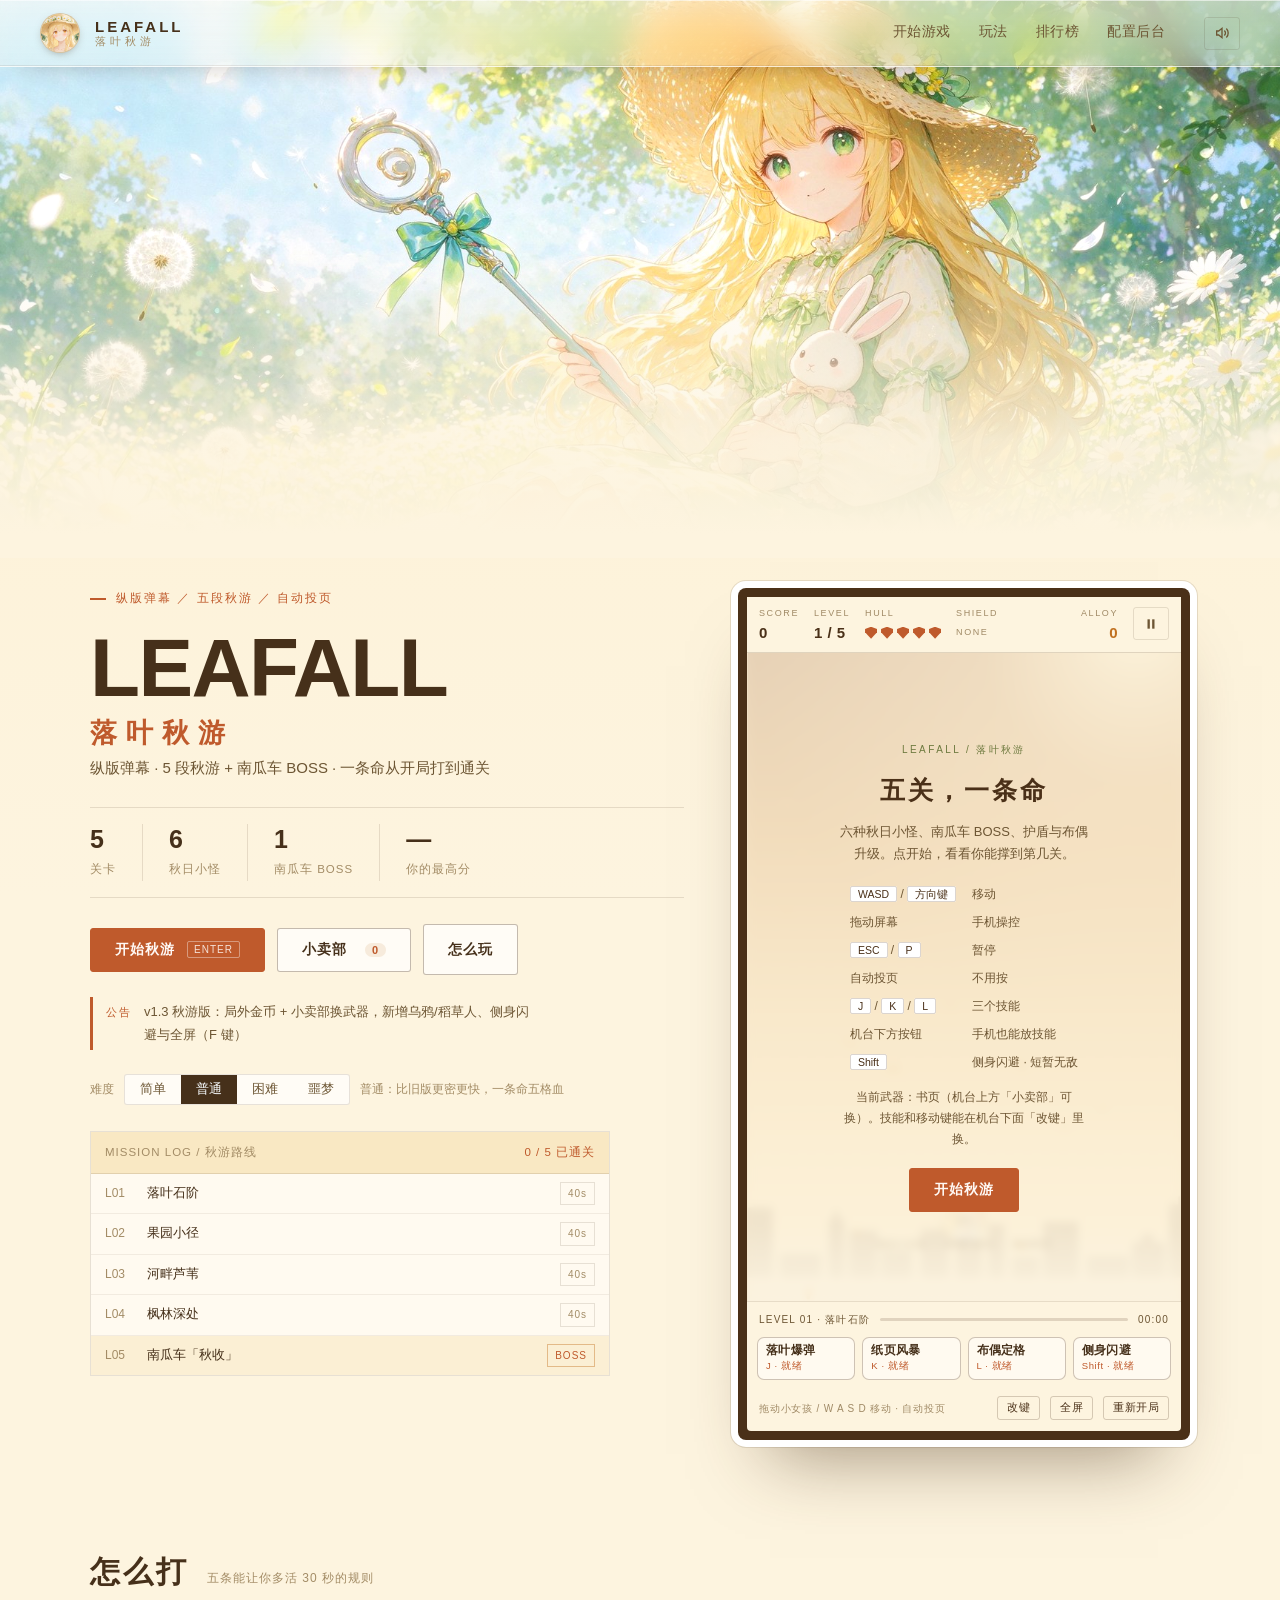
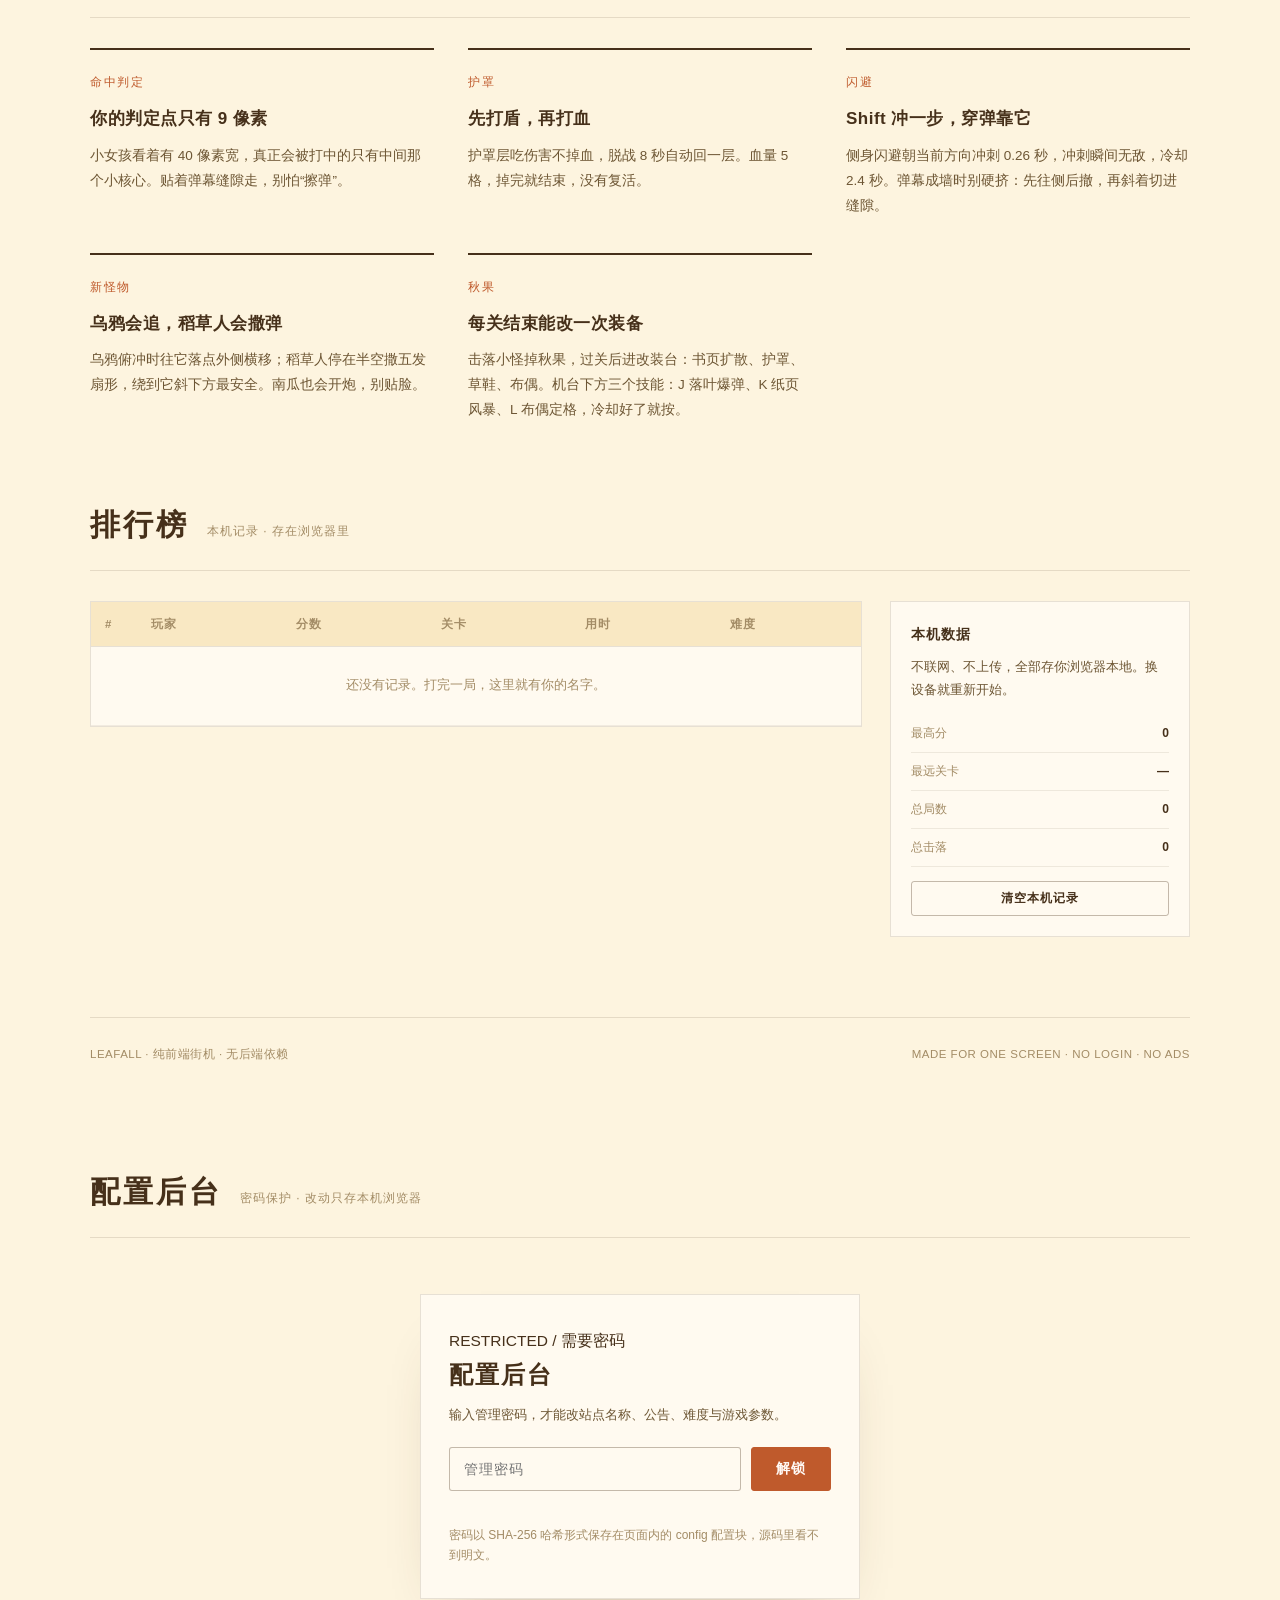
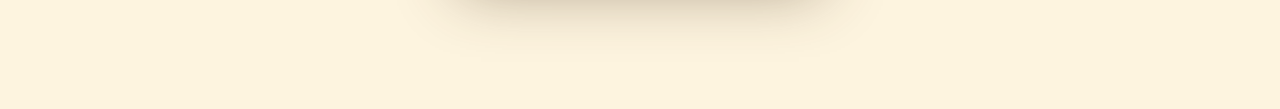
==== commit d8bfb609: "site: sync index.html + assets" ====
--- a/index.html
+++ b/index.html
@@ -8,7 +8,7 @@
 <meta name="theme-color" content="#fdf4df" />
 <link rel="preconnect" href="https://miaoda.feishu.cn">
 <link rel="stylesheet" href="https://miaoda.feishu.cn/fonts/css2?family=Archivo:wght@500;700;900&amp;display=swap">
-<link rel="icon" href="data:image/svg+xml,%3Csvg xmlns='http://www.w3.org/2000/svg' viewBox='0 0 32 32'%3E%3Crect width='32' height='32' fill='%23fbf8f2'/%3E%3Cpath d='M16 4 L28 16 L16 28 L4 16 Z' fill='%23c33c2c'/%3E%3Cpath d='M16 11 L21 16 L16 21 L11 16 Z' fill='%23fbf8f2'/%3E%3C/svg%3E" />
+<link rel="icon" type="image/png" href="[data-uri]" />
 <style>
 /* ============================================================
    LEAFALL · 视觉层 v2
@@ -17,6 +17,7 @@
    ============================================================ */
 
 :root {
+  --bar-h: 66px;
   --paper: #fdf4df;
   --paper-2: #fffaf0;
   --paper-tint: #f9e8c3;
@@ -76,9 +77,20 @@
   align-items: center;
   gap: 26px;
   padding: 13px 40px;
-  background: rgba(251, 248, 242, 0.86);
-  backdrop-filter: blur(12px);
-  border-bottom: 1px solid var(--line);
+  background: linear-gradient(180deg, rgba(255, 252, 244, 0.60) 0%, rgba(251, 246, 236, 0.38) 100%);
+  -webkit-backdrop-filter: blur(18px) saturate(1.55);
+  backdrop-filter: blur(18px) saturate(1.55);
+  border-bottom: 1px solid rgba(255, 255, 255, 0.5);
+  box-shadow: 0 14px 30px -24px rgba(70, 48, 26, 0.55),
+              inset 0 1px 0 rgba(255, 255, 255, 0.55),
+              inset 0 -1px 0 rgba(95, 64, 42, 0.10);
+  transition: background 0.25s ease;
+}
+.topbar.is-scrolled {
+  background: linear-gradient(180deg, rgba(255, 252, 244, 0.82) 0%, rgba(251, 246, 236, 0.66) 100%);
+}
+@supports not ((backdrop-filter: blur(2px)) or (-webkit-backdrop-filter: blur(2px))) {
+  .topbar { background: rgba(251, 248, 242, 0.94); }
 }
 
 .brand {
@@ -89,16 +101,15 @@
   color: var(--ink);
 }
 .brand-mark {
-  width: 27px; height: 27px;
-  display: grid; place-items: center;
-  background: var(--accent);
-  transform: rotate(45deg);
-}
-.brand-mark span {
-  width: 9px; height: 9px;
-  background: var(--paper);
-  transform: rotate(0deg);
-}
+  width: 40px; height: 40px;
+  border-radius: 50%;
+  overflow: hidden;
+  background: var(--paper-tint);
+  border: 1px solid rgba(95, 64, 42, 0.22);
+  box-shadow: 0 3px 10px -4px rgba(70, 48, 26, 0.5);
+  flex: 0 0 auto;
+}
+.brand-mark img { width: 100%; height: 100%; object-fit: cover; display: block; }
 .brand-text { display: flex; flex-direction: column; line-height: 1.15; padding-left: 4px; }
 .brand-text b {
   font-family: var(--mono);
@@ -137,6 +148,7 @@
 /* ---------------- 画面 ---------------- */
 .hero-photo {
   position: relative;
+  margin-top: calc(-1 * var(--bar-h, 66px));
   height: clamp(340px, 62vh, 690px);
   overflow: hidden;
   margin-bottom: -120px;
@@ -154,8 +166,16 @@
   position: absolute;
   inset: 0;
   background:
-    linear-gradient(180deg, rgba(255, 214, 138, 0.28) 0%, rgba(214, 138, 66, 0.16) 48%, rgba(120, 84, 44, 0.16) 100%);
+    linear-gradient(180deg, rgba(255, 214, 138, 0.26) 0%, rgba(214, 138, 66, 0.14) 48%, rgba(120, 84, 44, 0.14) 100%);
   mix-blend-mode: multiply;
+  pointer-events: none;
+}
+.hero-photo::after {
+  content: "";
+  position: absolute;
+  left: 0; right: 0; bottom: 0;
+  height: 40%;
+  background: linear-gradient(180deg, rgba(253, 244, 223, 0) 0%, rgba(253, 244, 223, 0.5) 58%, var(--paper) 100%);
   pointer-events: none;
 }
 .hero-photo::after {
@@ -484,8 +504,8 @@
 /* 技能条 */
 .skillbar {
   display: grid;
-  grid-template-columns: repeat(3, 1fr);
-  gap: 8px;
+  grid-template-columns: repeat(4, 1fr);
+  gap: 7px;
   padding: 4px 11px 6px;
 }
 .skill {
@@ -604,6 +624,56 @@
   cursor: pointer;
 }
 .keys-foot button:hover { border-color: var(--accent); color: var(--accent); }
+
+/* 小卖部 */
+.coin-pill {
+  display: inline-block;
+  margin-left: 6px;
+  padding: 1px 7px;
+  border-radius: 999px;
+  background: rgba(192, 112, 31, 0.12);
+  color: var(--accent);
+  font-size: 11px;
+  font-family: var(--mono);
+}
+.shop-card { max-width: 560px; }
+.shop-balance {
+  display: flex;
+  align-items: baseline;
+  gap: 8px;
+  margin-bottom: 10px;
+  padding: 8px 12px;
+  border-radius: 8px;
+  background: var(--paper-tint);
+  font-size: 12px;
+  color: var(--ink-dim);
+}
+.shop-balance b { font-family: var(--mono); font-size: 20px; color: var(--accent); }
+.shop-grid { display: grid; grid-template-columns: 1fr; gap: 9px; }
+.shop-item {
+  padding: 10px 12px;
+  border: 1px solid rgba(95, 64, 42, 0.24);
+  border-radius: 9px;
+  background: var(--paper);
+}
+.shop-item.on { border-color: var(--accent); background: #fff6e4; }
+.si-head { display: flex; align-items: baseline; justify-content: space-between; gap: 10px; }
+.si-head b { font-size: 14px; color: var(--ink); }
+.si-price { font-size: 12px; font-family: var(--mono); color: var(--accent); }
+.si-desc { margin: 5px 0 8px; font-size: 12.5px; line-height: 1.6; color: var(--ink-mute); }
+.si-btn {
+  width: 100%;
+  min-height: 38px;
+  border: 1px solid rgba(95, 64, 42, 0.3);
+  border-radius: 7px;
+  background: var(--paper-2);
+  color: var(--ink);
+  font-size: 13px;
+  cursor: pointer;
+}
+.si-btn:hover:not(:disabled) { border-color: var(--accent); color: var(--accent); }
+.si-btn:disabled { opacity: 0.5; cursor: not-allowed; }
+@media (min-width: 620px) { .shop-grid { grid-template-columns: 1fr 1fr; } }
 
 /* ---------------- 覆盖层（游戏内 UI，保持深色） ---------------- */
 .overlay {
@@ -1135,7 +1205,7 @@
 
 <header class="topbar">
   <a class="brand" href="./">
-    <span class="brand-mark"><span></span></span>
+    <span class="brand-mark"><img src="assets/leafall-icon.png" alt="LEAFALL 标志" /></span>
     <span class="brand-text">
       <b id="brandName">LEAFALL</b>
       <i id="brandCn">落叶秋游</i>
@@ -1158,7 +1228,7 @@
 </header>
 
   <div class="hero-photo">
-    <img src="assets/hero-wallpaper.jpg" alt="夏日午后的台阶与城市：两名学生站在通往街区的楼梯上" />
+    <img src="assets/hero-wallpaper.jpg" alt="秋日花园里的金发少女：草帽缀满雏菊，坐在开满白花草地上" />
   </div>
 
 <main>
@@ -1170,17 +1240,18 @@
 
       <div class="meta-row">
         <div><b>5</b><span>关卡</span></div>
-        <div><b>4</b><span>秋日小怪</span></div>
+        <div><b>6</b><span>秋日小怪</span></div>
         <div><b>1</b><span>南瓜车 BOSS</span></div>
         <div><b id="metaBest">—</b><span>你的最高分</span></div>
       </div>
 
       <div class="hero-actions">
         <button class="btn primary" id="startBtn">开始秋游 <span class="key">ENTER</span></button>
+        <button class="btn ghost" id="shopBtn">小卖部 <span class="coin-pill" id="coinPill">0</span></button>
         <a class="btn ghost" href="#howto">怎么玩</a>
       </div>
 
-      <div class="announce" id="announce"><em>公告</em><span>v1.2 秋游版：三个技能就位——落叶爆弹 / 纸页风暴 / 布偶定格，另开「噩梦」难度。</span></div>
+      <div class="announce" id="announce"><em>公告</em><span>v1.3 秋游版：局外金币 + 小卖部换武器，新增乌鸦/稻草人、侧身闪避与全屏。</span></div>
 
       <div class="diff-row">
         <span>难度</span>
@@ -1242,6 +1313,9 @@
         </button>
         <button class="skill" data-skill="slow" data-key="L" title="布偶定格：敌机与弹幕减速 4 秒（L）">
           <span class="sname">布偶定格</span><span class="scd">L · 就绪</span>
+        </button>
+        <button class="skill" data-skill="dash" data-key="Shift" title="侧身闪避：朝当前方向冲一小段，冲刺瞬间无敌（Shift）">
+          <span class="sname">侧身闪避</span><span class="scd">Shift · 就绪</span>
         </button>
       </div>
 
@@ -1270,10 +1344,23 @@
     </div>
   </div>
 
+  <div class="keys-modal" id="shopModal">
+    <div class="keys-card shop-card">
+      <div class="keys-head">
+        <h3>秋游小卖部</h3>
+        <button id="shopClose">关闭</button>
+      </div>
+      <p class="keys-tip">金币局外累积：每局按分数和击落结算，攒够了就来换武器。买断永久有效，开局前随便换。</p>
+      <div class="shop-balance">当前金币 <b id="shopCoins">0</b></div>
+      <div class="shop-grid" id="shopGrid"></div>
+      <div class="keys-foot"><span class="msg" id="shopMsg"></span></div>
+    </div>
+  </div>
+
   <section id="howto">
     <div class="section-head">
       <h2>怎么打</h2>
-      <span>三条能让你多活 30 秒的规则</span>
+      <span>五条能让你多活 30 秒的规则</span>
       <div class="line"></div>
     </div>
     <div class="cards">
@@ -1286,6 +1373,16 @@
         <span class="idx">护罩</span>
         <h3>先打盾，再打血</h3>
         <p>护罩层吃伤害不掉血，脱战 8 秒自动回一层。血量 5 格，掉完就结束，没有复活。</p>
+      </div>
+      <div class="card">
+        <span class="idx">闪避</span>
+        <h3>Shift 冲一步，穿弹靠它</h3>
+        <p>侧身闪避朝当前方向冲刺 0.26 秒，冲刺瞬间无敌，冷却 2.4 秒。弹幕成墙时别硬挤：先往侧后撤，再斜着切进缝隙。</p>
+      </div>
+      <div class="card">
+        <span class="idx">新怪物</span>
+        <h3>乌鸦会追，稻草人会撒弹</h3>
+        <p>乌鸦俯冲时往它落点外侧横移；稻草人停在半空撒五发扇形，绕到它斜下方最安全。南瓜也会开炮，别贴脸。</p>
       </div>
       <div class="card">
         <span class="idx">秋果</span>
@@ -1440,7 +1537,7 @@
     name: "LEAFALL",
     nameCn: "落叶秋游",
     tagline: "纵版弹幕 · 5 段秋游 + 南瓜车 BOSS · 一条命从开局打到通关",
-    announcement: "v1.2 秋游版：三个技能就位——落叶爆弹 / 纸页风暴 / 布偶定格，另开「噩梦」难度。",
+    announcement: "v1.3 秋游版：局外金币 + 小卖部换武器，新增乌鸦/稻草人、侧身闪避与全屏（F 键）",
     accent: "#bf5a2c",
     accent2: "#2c76a0",
     danger: "#e5543c",
@@ -1688,7 +1785,7 @@
   })();
 
   /* ---------- 按键映射（可自定义） ---------- */
-  NA.keysDefault = { up: "w", down: "s", left: "a", right: "d", bomb: "j", storm: "k", slow: "l" };
+  NA.keysDefault = { up: "w", down: "s", left: "a", right: "d", bomb: "j", storm: "k", slow: "l", dash: "Shift" };
   NA.keys = {
     get() {
       const saved = NA.store.get("keys", {}) || {};
@@ -1711,7 +1808,61 @@
       if (key === "ArrowLeft") return "←";
       if (key === "ArrowRight") return "→";
       if (key === " ") return "空格";
+      if (key === "Shift") return "Shift";
       return key.length === 1 ? key.toUpperCase() : key;
+    }
+  };
+
+  /* ---------- 局外金币与武器 ---------- */
+  NA.weapons = {
+    list: [
+      { id: "page",  name: "书页",    price: 0,    kind: "page",  dmgMul: 1,    countAdd: 0,  arcMul: 1,    aoeMul: 1,   speedMul: 1,    cdMul: 1,    pierce: false,
+        desc: "扇形散页，命中还会溅开一圈；等级越高扇面越宽。" },
+      { id: "quill", name: "钢笔尖",  price: 800,  kind: "quill", dmgMul: 0.9,  countAdd: -1, arcMul: 0.42, aoeMul: 0,   speedMul: 1.35, cdMul: 0.9,  pierce: true,
+        desc: "一条线的高速三连，穿透整排小怪，不炸不溅。" },
+      { id: "ink",   name: "墨水瓶",  price: 1600, kind: "ink",   dmgMul: 1.55, countAdd: -2, arcMul: 1.18, aoeMul: 1.95, speedMul: 0.76, cdMul: 1.35, pierce: false,
+        desc: "慢速重墨，落点炸得比书页大一圈，专门清扎堆的。" },
+      { id: "maple", name: "枫叶镖",  price: 2600, kind: "maple", dmgMul: 0.82, countAdd: 3,  arcMul: 1.35, aoeMul: 0.6,  speedMul: 1.12, cdMul: 1.05, pierce: false,
+        desc: "弹数最多、扇面最宽，铺满上半屏换走位空间。" }
+    ],
+    get(id) {
+      for (var i = 0; i < this.list.length; i++) if (this.list[i].id === id) return this.list[i];
+      return this.list[0];
+    }
+  };
+
+  NA.wallet = {
+    load() {
+      const w = NA.store.get("wallet", null) || {};
+      return {
+        coins: typeof w.coins === "number" ? w.coins : 0,
+        owned: Array.isArray(w.owned) && w.owned.length ? w.owned : ["page"],
+        weapon: typeof w.weapon === "string" ? w.weapon : "page"
+      };
+    },
+    save(w) { NA.store.set("wallet", w); },
+    add(n) {
+      const w = this.load();
+      w.coins = Math.max(0, Math.round(w.coins + n));
+      this.save(w);
+      return w.coins;
+    },
+    buy(id) {
+      const it = NA.weapons.get(id);
+      const w = this.load();
+      if (w.owned.indexOf(id) >= 0) return { ok: false, msg: "已经买过了" };
+      if (w.coins < it.price) return { ok: false, msg: "金币还差 " + (it.price - w.coins) };
+      w.coins -= it.price;
+      w.owned.push(id);
+      this.save(w);
+      return { ok: true, coins: w.coins };
+    },
+    equip(id) {
+      const w = this.load();
+      if (w.owned.indexOf(id) < 0) return false;
+      w.weapon = id;
+      this.save(w);
+      return true;
     }
   };
 
@@ -1781,10 +1932,13 @@
     else if (vw <= 360) heightRatio = 100;          /* 手表/极窄屏：宽度决定，铺满 */
     else if (isPhone) heightRatio = landscape ? 0.78 : 0.68;
     else if (vw <= 900) heightRatio = 0.82;
-    const maxW = Math.max(120, screen.clientWidth - 2);
+    let maxW = Math.max(120, screen.clientWidth - 2);
     let maxH = Math.max(120, Math.round(vh * heightRatio));
-    // 除手表外，留出 HUD/技能条/底栏的位置，尽量一屏放下不用滚
-    if (vw > 340) {
+    if (isFullscreen) {
+      maxH = Math.max(200, (screen.clientHeight || vh) - 8);
+      maxW = Math.max(200, vw - 12);
+    } else if (vw > 340) {
+      // 除手表外，留出 HUD/技能条/底栏的位置，尽量一屏放下不用滚
       const chrome = isPhone ? 216 : 212;
       const fitH = vh - chrome - 26;
       if (fitH > 240) maxH = Math.min(maxH, fitH);
@@ -1839,8 +1993,15 @@
       }
     };
     btn.addEventListener("click", toggle);
+    window.addEventListener("keydown", (e) => {
+      if (e.key !== "f" && e.key !== "F") return;
+      if (document.activeElement && document.activeElement.tagName === "INPUT") return;
+      if (document.querySelector(".keys-modal.show")) return;
+      toggle();
+    });
     document.addEventListener("fullscreenchange", () => {
       btn.textContent = document.fullscreenElement ? "退出全屏" : "全屏";
+      setTimeout(() => window.dispatchEvent(new Event("resize")), 120);
     });
   })();
 
@@ -1877,7 +2038,7 @@
   const PLAYER_BASE_SPEED = 330;
   const PLAYER_R = 9;          // 判定半径（比外观小，手感更宽容）
   const BULLET_SPEED = 760;
-  const EBULLET_SPEED = 235;
+  const EBULLET_SPEED = 262;
 
   const DIFF = {
     easy:   { spawnMul: 1.35, hpMul: 0.8,  dmgMul: 0.7, scoreMul: 0.85, label: "简单" },
@@ -1960,16 +2121,22 @@
         droneCd: 0,
         lastHitAt: -99,
         tilt: 0,
+        dashT: 0,
+        dashCd: 0,
+        dashDx: 0,
+        dashDy: -1,
         hop: 0
       };
 
       this.bullets = [];
       this.bombs = [];
       this.slowT = 0;
+      this.weapon = NA.weapons.get(NA.wallet.load().weapon);
       this.skills = {
         bomb:  { cd: 0, max: 8,  key: "J" },
         storm: { cd: 0, max: 15, key: "K" },
-        slow:  { cd: 0, max: 17, key: "L" }
+        slow:  { cd: 0, max: 17, key: "L" },
+        dash:  { cd: 0, max: 2.4, key: "Shift" }
       };
       this.ebullets = [];
       this.enemies = [];
@@ -2009,6 +2176,9 @@
       this.resetRun();
       this.state = "playing";
       this.time = 0;
+      this.weapon = NA.weapons.get(NA.wallet.load().weapon);
+      this.player.dashT = 0;
+      this.player.dashCd = 0;
       this.emitState();
       this.beginLevel(0);
       NA.sound.resume();
@@ -2155,9 +2325,22 @@
       if (NA.input.isDown("ArrowRight") || hold(K.right)) ax += 1;
       if (NA.input.isDown("ArrowUp") || hold(K.up)) ay -= 1;
       if (NA.input.isDown("ArrowDown") || hold(K.down)) ay += 1;
+      if (ax || ay) { this.dashDir = { x: ax, y: ay }; }
 
       const ptr = NA.input.pointer;
-      if (ptr.active && ptr.down) {
+      p.dashCd = Math.max(0, p.dashCd - dt);
+      if (this.skills && this.skills.dash) this.skills.dash.cd = p.dashCd;
+      if (p.dashT > 0) {
+        p.dashT -= dt;
+        p.x += p.dashDx * 560 * dt;
+        p.y += p.dashDy * 560 * dt;
+        p.tilt = (p.dashDx || 0) * 1.1;
+        this.particles.push({
+          x: p.x + U.rand(-6, 6), y: p.y + U.rand(-4, 10),
+          vx: -p.dashDx * 40, vy: -p.dashDy * 40 + 30,
+          life: 0.3, maxLife: 0.3, color: "#e8c98a", size: 3.2
+        });
+      } else if (ptr.active && ptr.down) {
         const tx = U.clamp(ptr.x, 24, W - 24);
         const ty = U.clamp(ptr.y, 40, H - 30);
         p.x += (tx - p.x) * Math.min(1, dt * 18);
@@ -2186,7 +2369,8 @@
       p.fireCd -= dt;
       if (p.fireCd <= 0) {
         this.playerFire();
-        p.fireCd = Math.max(0.055, 0.155 - p.power * 0.012);
+        const wcd = this.weapon ? this.weapon.cdMul : 1;
+        p.fireCd = Math.max(0.055, (0.155 - p.power * 0.012) * wcd);
       }
 
       // 布偶
@@ -2284,6 +2468,24 @@
           this.bombs.splice(i, 1);
         }
       }
+    }
+
+    tryDash() {
+      const p = this.player;
+      if (this.state !== "playing" || this.finished) return false;
+      if (p.dashCd > 0 || p.dashT > 0) return false;
+      const d = this.dashDir || { x: 0, y: -1 };
+      let dx = d.x, dy = d.y;
+      const len = Math.hypot(dx, dy);
+      if (!len) { dx = 0; dy = -1; } else { dx /= len; dy /= len; }
+      p.dashT = 0.26;
+      p.dashCd = 2.4;
+      p.dashDx = dx;
+      p.dashDy = dy;
+      p.invuln = Math.max(p.invuln, 0.5);
+      this.shake = Math.max(this.shake, 2);
+      NA.sound.ui();
+      return true;
     }
 
     useSkill(key) {
@@ -2313,6 +2515,9 @@
         this.slowT = 4.2;
         NA.sound.alarm();
         s.cd = s.max;
+      } else if (key === "dash") {
+        if (!this.tryDash()) return false;
+        s.cd = s.max;
       }
       return true;
     }
@@ -2346,8 +2551,10 @@
         for (let j = this.enemies.length - 1; j >= 0; j--) {
           const e = this.enemies[j];
           if (!circleRect(b.x, b.y, b.r, e)) continue;
+          if (b.hits && b.hits.indexOf(e) >= 0) continue;
           this.damageEnemy(e, b.dmg, b.x, b.y);
           if (b.aoe) this.pageSplash(b.x, b.y, b.aoe, b.dmg, e);
+          if (b.pierce) { if (!b.hits) b.hits = []; b.hits.push(e); continue; }
           pb.splice(i, 1);
           consumed = true;
           break;
@@ -2394,12 +2601,35 @@
           if (e.x < 40 || e.x > W - 40) e.vx *= -1;
           e.fireCd -= dt;
           if (e.fireCd <= 0 && e.y >= e.stopY) {
-            e.fireCd = U.rand(1.3, 1.9);
+            e.fireCd = U.rand(1.0, 1.5);
+            e.shots = 3; e.spread = 0.16;
             this.enemyFireAt(e, p);
+          }
+        } else if (e.type === "crow") {
+          e.y += e.vy * sdt * (1 + Math.min(e.t, 1.2) * 0.7);
+          e.x += (p.x - e.x) * Math.min(1, sdt * 2.2);
+          e.tilt = Math.sin(e.t * 8) * 0.2;
+        } else if (e.type === "scarecrow") {
+          if (e.y < e.stopY) e.y += e.vy * sdt;
+          else e.x += e.vx * 0.7 * sdt;
+          if (e.x < 50 || e.x > W - 50) e.vx *= -1;
+          e.fireCd -= dt;
+          if (e.fireCd <= 0 && e.y >= e.stopY) {
+            e.shots = 5; e.spread = 0.17;
+            this.enemyFireAt(e, p);
+            e.shots = 3; e.spread = 0.14;
+            e.fireCd = U.rand(1.5, 2.0);
+            NA.sound.ui();
           }
         } else if (e.type === "tank") {
           e.y += e.vy * sdt;
           e.tilt = Math.sin(e.t * 1.4) * 0.15;
+          e.fireCd -= dt;
+          if (e.fireCd <= 0) {
+            e.fireCd = U.rand(1.9, 2.6);
+            e.shots = 3; e.spread = 0.1;
+            this.enemyFireAt(e, p);
+          }
         } else {
           e.y += e.vy * sdt;
         }
@@ -2481,8 +2711,10 @@
       choices.push({ type: "grunt", w: 5 });
       choices.push({ type: "grunt", w: 5 - lv * 0.4 });
       if (lv >= 1) choices.push({ type: "zigzag", w: 2.2 + lv * 0.5 });
-      if (lv >= 2) choices.push({ type: "gunner", w: 1.6 + lv * 0.4 });
-      if (lv >= 3) choices.push({ type: "tank", w: 0.9 + lv * 0.2 });
+      if (lv >= 2) choices.push({ type: "gunner", w: 1.9 + lv * 0.45 });
+      if (lv >= 2) choices.push({ type: "crow", w: 1.5 + lv * 0.4 });
+      if (lv >= 3) choices.push({ type: "tank", w: 0.95 + lv * 0.2 });
+      if (lv >= 3) choices.push({ type: "scarecrow", w: 0.8 + lv * 0.25 });
 
       const total = choices.reduce((s, c) => s + Math.max(0.2, c.w), 0);
       let r = Math.random() * total;
@@ -2505,7 +2737,9 @@
         grunt: { hp: 2.6, w: 30, h: 26, vy: 118, score: 24, alloy: 7 },
         zigzag: { hp: 2.2, w: 26, h: 26, vy: 96, score: 32, alloy: 9 },
         gunner: { hp: 7, w: 34, h: 30, vy: 62, score: 72, alloy: 18 },
-        tank: { hp: 18, w: 46, h: 40, vy: 52, score: 160, alloy: 36 }
+        tank: { hp: 18, w: 46, h: 40, vy: 52, score: 160, alloy: 36 },
+        crow: { hp: 3.4, w: 34, h: 26, vy: 148, score: 46, alloy: 11 },
+        scarecrow: { hp: 13, w: 42, h: 42, vy: 56, score: 108, alloy: 26 }
       }[type];
 
       const e = {
@@ -2550,22 +2784,26 @@
     /* ---------------- 开火 ---------------- */
     playerFire() {
       const p = this.player;
-      const dmg = 1 * (1 + 0.12 * p.power);
-      const count = Math.min(3 + Math.floor(p.power * 1.1), 7);
-      const halfArc = 0.12 + 0.075 * p.power;   // 升级越宽
-      const aoe = 20 + p.power * 11;            // 溅射半径随等级变大
+      const w = this.weapon || NA.weapons.get("page");
+      const dmg = 1 * (1 + 0.12 * p.power) * w.dmgMul;
+      const count = Math.max(1, Math.min(3 + Math.floor(p.power * 1.1), 7) + w.countAdd);
+      const halfArc = (0.12 + 0.075 * p.power) * w.arcMul;   // 升级越宽
+      const aoe = w.aoeMul > 0 ? (20 + p.power * 11) * w.aoeMul : 0;
+      const baseSpeed = BULLET_SPEED * w.speedMul;
       for (let i = 0; i < count; i++) {
         const k = count === 1 ? 0 : i / (count - 1) - 0.5;
         const ang = k * halfArc * 2;
-        const sp = BULLET_SPEED * (0.94 + Math.abs(k) * 0.1);
+        const sp = baseSpeed * (0.94 + Math.abs(k) * 0.1);
         this.pushBullet(
           p.x + Math.sin(ang) * 18,
           p.y - 10 - Math.cos(ang) * 6,
           Math.sin(ang) * sp,
           -Math.cos(ang) * sp,
           dmg,
-          5.0,
-          aoe
+          w.kind === "ink" ? 7.4 : 5.0,
+          aoe,
+          w.kind,
+          w.pierce
         );
       }
       p.hop = 0.34;
@@ -2582,19 +2820,25 @@
       NA.sound.shot();
     }
 
-    pushBullet(x, y, vx, vy, dmg, r, aoe) {
+    pushBullet(x, y, vx, vy, dmg, r, aoe, kind, pierce) {
       this.bullets.push({
         x, y, vx, vy, dmg,
         r: r || 2.6,
         aoe: aoe || 0,
+        kind: kind || "page",
+        pierce: !!pierce,
+        hits: [],
         spin: Math.random() * Math.PI * 2
       });
     }
 
     enemyFireAt(e, p) {
+      const n = e.shots || 3;
+      const spread = e.spread || 0.14;
       const ang = Math.atan2(p.y - e.y, p.x - e.x);
-      for (let i = -1; i <= 1; i++) {
-        const a = ang + i * 0.14;
+      const mid = (n - 1) / 2;
+      for (let i = 0; i < n; i++) {
+        const a = ang + (i - mid) * spread;
         this.ebullets.push({
           x: e.x, y: e.y + e.h / 2,
           vx: Math.cos(a) * EBULLET_SPEED * (this.diff.eSpeed || 1),
@@ -3002,9 +3246,75 @@
       ctx.save();
       this.bullets.forEach((b) => {
         const ph = (b.spin || 0) + this.time * 7.2;
-        const flip = 0.42 + Math.abs(Math.cos(ph)) * 0.58;
+        const kind = b.kind || "page";
         ctx.save();
         ctx.translate(b.x, b.y);
+        if (kind !== "page") {
+          ctx.rotate(Math.atan2(b.vy, b.vx) + Math.PI / 2);
+          if (kind === "quill") {
+            ctx.shadowColor = "rgba(120,80,40,0.5)";
+            ctx.shadowBlur = 8;
+            ctx.beginPath();
+            ctx.moveTo(0, -9);
+            ctx.lineTo(2.6, -2.4);
+            ctx.lineTo(0, 6.4);
+            ctx.lineTo(-2.6, -2.4);
+            ctx.closePath();
+            ctx.fillStyle = "#f4ead4";
+            ctx.fill();
+            ctx.shadowBlur = 0;
+            ctx.strokeStyle = "rgba(90,58,30,0.75)";
+            ctx.lineWidth = 1;
+            ctx.stroke();
+            ctx.strokeStyle = "#6b4a28";
+            ctx.lineWidth = 1.2;
+            ctx.beginPath();
+            ctx.moveTo(0, 6.4); ctx.lineTo(0, 10.4);
+            ctx.stroke();
+          } else if (kind === "ink") {
+            ctx.shadowColor = "rgba(70,48,26,0.55)";
+            ctx.shadowBlur = 12;
+            ctx.beginPath();
+            ctx.roundRect(-6.4, -7.4, 12.8, 14.2, 4.2);
+            ctx.fillStyle = "#4d3626";
+            ctx.fill();
+            ctx.shadowBlur = 0;
+            ctx.fillStyle = "#7b5a3c";
+            ctx.beginPath();
+            ctx.roundRect(-4.6, -9.6, 9.2, 3.6, 1.6);
+            ctx.fill();
+            ctx.strokeStyle = "rgba(253,244,223,0.5)";
+            ctx.lineWidth = 1;
+            ctx.beginPath();
+            ctx.roundRect(-6.4, -7.4, 12.8, 14.2, 4.2);
+            ctx.stroke();
+            ctx.fillStyle = "rgba(253,244,223,0.55)";
+            ctx.beginPath();
+            ctx.ellipse(-2.6, -1.2, 1.6, 2.6, -0.3, 0, Math.PI * 2);
+            ctx.fill();
+          } else {
+            ctx.rotate(Math.sin(ph) * 0.5);
+            ctx.shadowColor = "rgba(191,90,44,0.5)";
+            ctx.shadowBlur = 9;
+            ctx.beginPath();
+            for (let i = 0; i < 5; i++) {
+              const a = (i / 5) * Math.PI * 2 - Math.PI / 2;
+              const a2 = a + Math.PI / 5;
+              ctx.lineTo(Math.cos(a) * 8.4, Math.sin(a) * 8.4);
+              ctx.lineTo(Math.cos(a2) * 3.6, Math.sin(a2) * 3.6);
+            }
+            ctx.closePath();
+            ctx.fillStyle = "#cf7a35";
+            ctx.fill();
+            ctx.shadowBlur = 0;
+            ctx.strokeStyle = "rgba(90,50,24,0.6)";
+            ctx.lineWidth = 1;
+            ctx.stroke();
+          }
+          ctx.restore();
+          return;
+        }
+        const flip = 0.42 + Math.abs(Math.cos(ph)) * 0.58;
         ctx.rotate(Math.sin(ph * 0.6) * 0.34);
         ctx.scale(flip * 1.3, (1 + Math.sin(ph * 1.4) * 0.05) * 1.3);
         ctx.shadowColor = "rgba(232,180,95,0.62)";
@@ -3352,6 +3662,87 @@
           });
           // 螺旋桨似的伞柄小点
           face(0, 7.4, 0.85);
+        } else if (e.type === "crow") {
+          // 乌鸦：俯冲下来抢果子
+          const flap = Math.sin(this.time * 14 + e.phase) * 0.5;
+          ctx.rotate(e.tilt || 0);
+          // 翅膀
+          ctx.fillStyle = hurt ? "#6d5545" : "#4a3830";
+          [-1, 1].forEach((s) => {
+            ctx.beginPath();
+            ctx.moveTo(s * 6, -2);
+            ctx.quadraticCurveTo(s * 26, -10 + flap * 8, s * 30, 4 + flap * 5);
+            ctx.quadraticCurveTo(s * 16, 2, s * 6, 6);
+            ctx.closePath();
+            ctx.fill();
+            ctx.strokeStyle = "rgba(40,26,18,0.55)";
+            ctx.lineWidth = 1;
+            ctx.stroke();
+          });
+          // 身体
+          ctx.beginPath();
+          ctx.ellipse(0, 0, 12.4, 10.4, 0, 0, Math.PI * 2);
+          ctx.fillStyle = hurt ? "#7d6252" : "#54402f";
+          ctx.fill();
+          ctx.strokeStyle = INK;
+          ctx.lineWidth = 1.5;
+          ctx.stroke();
+          // 喙
+          ctx.fillStyle = "#e2a53c";
+          ctx.beginPath();
+          ctx.moveTo(-6.4, 1.6); ctx.lineTo(0, 4.2); ctx.lineTo(-6.4, 6); ctx.closePath();
+          ctx.fill();
+          // 眼
+          ctx.fillStyle = "#fff6e0";
+          ctx.beginPath(); ctx.arc(-1.6, -2.4, 3.1, 0, Math.PI * 2); ctx.fill();
+          ctx.fillStyle = INK;
+          ctx.beginPath(); ctx.arc(-1, -2.2, 1.5, 0, Math.PI * 2); ctx.fill();
+          // 腮红
+          ctx.fillStyle = "rgba(226,122,102,0.4)";
+          ctx.beginPath(); ctx.arc(-7.4, 1.6, 2, 0, Math.PI * 2); ctx.fill();
+        } else if (e.type === "scarecrow") {
+          // 稻草人：站在上方不停地撒弹
+          ctx.beginPath();
+          ctx.roundRect(-3, -4, 6, 22, 2);
+          ctx.fillStyle = "#8d7145";
+          ctx.fill();
+          ctx.strokeStyle = INK;
+          ctx.lineWidth = 1.2;
+          ctx.stroke();
+          // 手臂
+          ctx.beginPath();
+          ctx.moveTo(-17, 2); ctx.lineTo(17, 2);
+          ctx.lineWidth = 3.2;
+          ctx.strokeStyle = "#a78a55";
+          ctx.stroke();
+          // 头
+          ctx.beginPath();
+          ctx.ellipse(0, -4, 12.6, 11.4, 0, 0, Math.PI * 2);
+          ctx.fillStyle = hurt ? "#f0dcae" : "#e8cf92";
+          ctx.fill();
+          ctx.strokeStyle = INK;
+          ctx.lineWidth = 1.5;
+          ctx.stroke();
+          // 草帽
+          ctx.beginPath();
+          ctx.ellipse(0, -12.6, 15.4, 5.4, 0, 0, Math.PI * 2);
+          ctx.fillStyle = "#c79a4f";
+          ctx.fill();
+          ctx.strokeStyle = INK;
+          ctx.lineWidth = 1.3;
+          ctx.stroke();
+          ctx.beginPath();
+          ctx.ellipse(0, -16.4, 8.4, 4.6, 0, Math.PI, Math.PI * 2);
+          ctx.fillStyle = "#b98b41";
+          ctx.fill();
+          ctx.strokeStyle = INK;
+          ctx.stroke();
+          face(0, -1, 1);
+          // 打补丁的布片
+          ctx.fillStyle = "rgba(191,90,44,0.5)";
+          ctx.beginPath();
+          ctx.rect(6, 6, 5, 4.6);
+          ctx.fill();
         } else {
           // 南瓜
           ctx.rotate(e.tilt || 0);
@@ -3616,9 +4007,9 @@
 
   const DIFF_HINT = {
     easy: "简单：敌机更慢更少，适合先熟悉弹幕",
-    normal: "普通：标准弹速与血量",
-    hard: "困难：弹更密、血更厚，分数 ×1.25",
-    nightmare: "噩梦：弹速 ×1.34、血 ×1.8，分数 ×1.7"
+    normal: "普通：比旧版更密更快，一条命五格血",
+    hard: "困难：弹速 ×1.12、血 ×1.45，分数 ×1.3",
+    nightmare: "噩梦：弹速 ×1.42、血 ×1.95，分数 ×1.85"
   };
   const DIFF_LABEL = { easy: "简单", normal: "普通", hard: "困难", nightmare: "噩梦" };
 
@@ -3796,7 +4187,7 @@
     showOverlay(
       '<div class="ov-kicker">LEAFALL / 落叶秋游</div>' +
         "<h2>五关，一条命</h2>" +
-        '<p class="sub">四种秋日小怪、南瓜车 BOSS、护盾与布偶升级。点开始，看看你能撑到第几关。</p>' +
+        '<p class="sub">六种秋日小怪、南瓜车 BOSS、护盾与布偶升级。点开始，看看你能撑到第几关。</p>' +
         '<div class="keys-hint">' +
         "<div><kbd>WASD</kbd> / <kbd>方向键</kbd></div><div>移动</div>" +
         "<div>拖动屏幕</div><div>手机操控</div>" +
@@ -3804,8 +4195,9 @@
         "<div>自动投页</div><div>不用按</div>" +
         "<div><kbd>" + NA.keys.label(NA.keys.get().bomb) + "</kbd> / <kbd>" + NA.keys.label(NA.keys.get().storm) + "</kbd> / <kbd>" + NA.keys.label(NA.keys.get().slow) + "</kbd></div><div>三个技能</div>" +
         "<div>机台下方按钮</div><div>手机也能放技能</div>" +
+        "<div><kbd>" + NA.keys.label(NA.keys.get().dash) + "</kbd></div><div>侧身闪避 · 短暂无敌</div>" +
         "</div>" +
-        '<p class="sub" style="margin-top:-6px;font-size:12px">技能和移动键都能在机台下面「改键」里换。</p>' +
+        '<p class="sub" style="margin-top:-6px;font-size:12px">当前武器：' + NA.weapons.get(NA.wallet.load().weapon).name + '（机台上方「小卖部」可换）。技能和移动键能在机台下面「改键」里换。</p>' +
         '<div class="ov-actions"><button class="btn primary" id="ovStart">开始秋游</button></div>'
     );
     $("ovStart").addEventListener("click", startRun);
@@ -3895,8 +4287,8 @@
     const savedBest = loadStats().best || 0;
 
     const html =
-      '<div class="ov-kicker">' + (isWin ? "MISSION CLEARED" : "SIGNAL LOST") + "</div>" +
-      '<h2 class="' + (isWin ? "win" : "danger") + '">' + (isWin ? "通关" : "机体损毁") + "</h2>" +
+      '<div class="ov-kicker">' + (isWin ? "五关全清" : "这趟秋游到此为止") + "</div>" +
+      '<h2 class="' + (isWin ? "win" : "danger") + '">' + (isWin ? "南瓜车解体" : "被弹幕留下了") + "</h2>" +
       '<p class="sub">' +
       (isWin ? "南瓜车「秋收」解体，五关全清。" : "止步第 " + result.level + " 关。再来一次？") +
       "</p>" +
@@ -3905,6 +4297,7 @@
       '<div class="result-cell"><span>关卡</span><b>' + result.level + "/5</b></div>" +
       '<div class="result-cell"><span>击落</span><b>' + result.kills + "</b></div>" +
       '<div class="result-cell"><span>用时</span><b>' + U.fmtTime(result.time) + "</b></div>" +
+      '<div class="result-cell accent-cell"><span>金币 +' + (result.coins || 0) + "</span><b>" + (result.coinsTotal != null ? result.coinsTotal : NA.wallet.load().coins) + "</b></div>" +
       "</div>" +
       (result.score > savedBest ? '<p class="sub new-best">新纪录 · 本机最高分</p>' : "") +
       '<div class="name-row">' +
@@ -3971,6 +4364,10 @@
   }
 
   function handleFinish(result) {
+    const earn = Math.floor(result.score / 10) + result.kills * 2;
+    result.coins = earn;
+    result.coinsTotal = NA.wallet.add(earn);
+    renderCoins();
     saveStats({
       runs: (loadStats().runs || 0) + 1,
       kills: (loadStats().kills || 0) + result.kills,
@@ -4013,7 +4410,7 @@
   /* ---------------- 按键设置 ---------------- */
   const KEY_ROWS = [
     ["up", "向上"], ["down", "向下"], ["left", "向左"], ["right", "向右"],
-    ["bomb", "落叶爆弹"], ["storm", "纸页风暴"], ["slow", "布偶定格"]
+    ["bomb", "落叶爆弹"], ["storm", "纸页风暴"], ["slow", "布偶定格"], ["dash", "侧身闪避"]
   ];
   let listeningKey = null;
 
@@ -4100,6 +4497,64 @@
     }, true);
   }
 
+  /* ---------------- 小卖部 ---------------- */
+  function renderCoins() {
+    const w = NA.wallet.load();
+    if ($("coinPill")) $("coinPill").textContent = w.coins;
+    if ($("shopCoins")) $("shopCoins").textContent = w.coins;
+  }
+
+  function renderShop() {
+    const w = NA.wallet.load();
+    $("shopGrid").innerHTML = NA.weapons.list.map((it) => {
+      const owned = w.owned.indexOf(it.id) >= 0;
+      const on = w.weapon === it.id;
+      const price = owned ? (on ? "装备中" : "已拥有") : it.price + " 金币";
+      const disabled = on || (!owned && w.coins < it.price);
+      return '<div class="shop-item' + (on ? " on" : "") + '">' +
+        '<div class="si-head"><b>' + it.name + '</b><span class="si-price">' + price + "</span></div>" +
+        '<p class="si-desc">' + it.desc + "</p>" +
+        '<button class="si-btn" data-id="' + it.id + '" data-act="' + (owned ? "equip" : "buy") + '"' +
+        (disabled ? " disabled" : "") + ">" + (owned ? (on ? "使用中" : "装备") : "购买") + "</button>" +
+        "</div>";
+    }).join("");
+    renderCoins();
+  }
+
+  function openShop() {
+    $("shopMsg").textContent = "";
+    renderShop();
+    $("shopModal").classList.add("show");
+  }
+
+  function bindShop() {
+    const btn = $("shopBtn");
+    if (btn) btn.addEventListener("click", openShop);
+    $("shopClose").addEventListener("click", () => $("shopModal").classList.remove("show"));
+    $("shopModal").addEventListener("click", (e) => {
+      if (e.target === $("shopModal")) $("shopModal").classList.remove("show");
+    });
+    $("shopGrid").addEventListener("click", (e) => {
+      const b = e.target.closest ? e.target.closest(".si-btn") : null;
+      if (!b || b.disabled) return;
+      const id = b.dataset.id;
+      const it = NA.weapons.get(id);
+      if (b.dataset.act === "buy") {
+        const r = NA.wallet.buy(id);
+        if (!r.ok) { $("shopMsg").textContent = r.msg; return; }
+        NA.wallet.equip(id);
+        $("shopMsg").textContent = "买下并换上了「" + it.name + "」，本局就用它";
+      } else {
+        NA.wallet.equip(id);
+        $("shopMsg").textContent = "已换上「" + it.name + "」";
+      }
+      if (game && game.state === "playing") game.weapon = NA.weapons.get(NA.wallet.load().weapon);
+      NA.sound.ui();
+      renderShop();
+    });
+    renderCoins();
+  }
+
   function bindEvents() {
     $("startBtn").addEventListener("click", startRun);
 
@@ -4149,7 +4604,7 @@
       if (document.activeElement && document.activeElement.tagName === "INPUT") return;
       const m = NA.keys.get();
       const norm = e.key.length === 1 ? e.key.toLowerCase() : e.key;
-      const sk = ["bomb", "storm", "slow"].find((id) => String(m[id]).toLowerCase() === norm);
+      const sk = ["bomb", "storm", "slow", "dash"].find((id) => String(m[id]).toLowerCase() === norm);
       if (sk && game && game.state === "playing") {
         e.preventDefault();
         if (game.useSkill(sk)) syncSkills();
@@ -4175,6 +4630,7 @@
   renderStats();
   renderBoard();
   bindKeysPanel();
+  bindShop();
   bindEvents();
   createGame();
   applyKeyLabels();
@@ -4421,6 +4877,33 @@
 .screen { display: grid; place-items: center; justify-items: center; }
 .screen > * { grid-area: 1 / 1; }
 #game { justify-self: center; margin: 0 auto; }
+
+/* 全屏：机台铺满屏幕，画布按可用高度放大 */
+.cabinet:fullscreen,
+.cabinet:-webkit-full-screen {
+  width: 100vw;
+  height: 100vh;
+  max-width: none;
+  border-radius: 0;
+  background: radial-gradient(circle at 50% 16%, #4a3118, #221605 78%);
+  padding: 4px 6px 6px;
+  display: flex;
+  flex-direction: column;
+  gap: 6px;
+}
+.cabinet:fullscreen .hud,
+.cabinet:-webkit-full-screen .hud,
+.cabinet:fullscreen .stagebar,
+.cabinet:fullscreen .skillbar,
+.cabinet:fullscreen .cabinet-foot { width: min(100%, 920px); margin-left: auto; margin-right: auto; }
+.cabinet:fullscreen .screen {
+  flex: 1 1 auto;
+  min-height: 0;
+  width: 100%;
+  background: radial-gradient(ellipse at 50% 40%, #2f2011, #150d04 80%);
+}
+.cabinet:fullscreen .cabinet-foot span { color: #f2e3c4; }
+.cabinet:fullscreen .cabinet-foot button { color: #f2e3c4; border-color: rgba(242,227,196,0.35); }
 
 /* 平板横屏 / 小笔记本：先保住两列 */
 @media (max-width: 1120px) {
@@ -4518,8 +5001,7 @@
 /* 手表：368×448 及更小屏 —— 只留能玩的部分 */
 @media (max-width: 340px) {
   .topbar { padding: 6px 8px; gap: 6px; }
-  .brand-mark { width: 26px; height: 26px; border-radius: 6px; }
-  .brand-mark span { width: 7px; height: 7px; }
+  .brand-mark { width: 30px; height: 30px; border-radius: 50%; }
   .brand-text b { font-size: 12px; letter-spacing: 1.5px; }
   .brand-text i { font-size: 9px; letter-spacing: 2px; }
   .nav { display: none; }
@@ -4606,5 +5088,22 @@
 .cabinet:fullscreen .hud, .cabinet:fullscreen .stagebar,
 .cabinet:fullscreen .cabinet-foot { flex: 0 0 auto; }
 </style>
+<script>
+  (function () {
+    var bar = document.querySelector(".topbar");
+    if (!bar) return;
+    function syncHeight() {
+      document.documentElement.style.setProperty("--bar-h", bar.offsetHeight + "px");
+    }
+    function onScroll() {
+      bar.classList.toggle("is-scrolled", window.scrollY > 24);
+    }
+    syncHeight();
+    onScroll();
+    window.addEventListener("resize", syncHeight, { passive: true });
+    window.addEventListener("scroll", onScroll, { passive: true });
+    window.addEventListener("load", syncHeight);
+  })();
+</script>
 </body>
 </html>
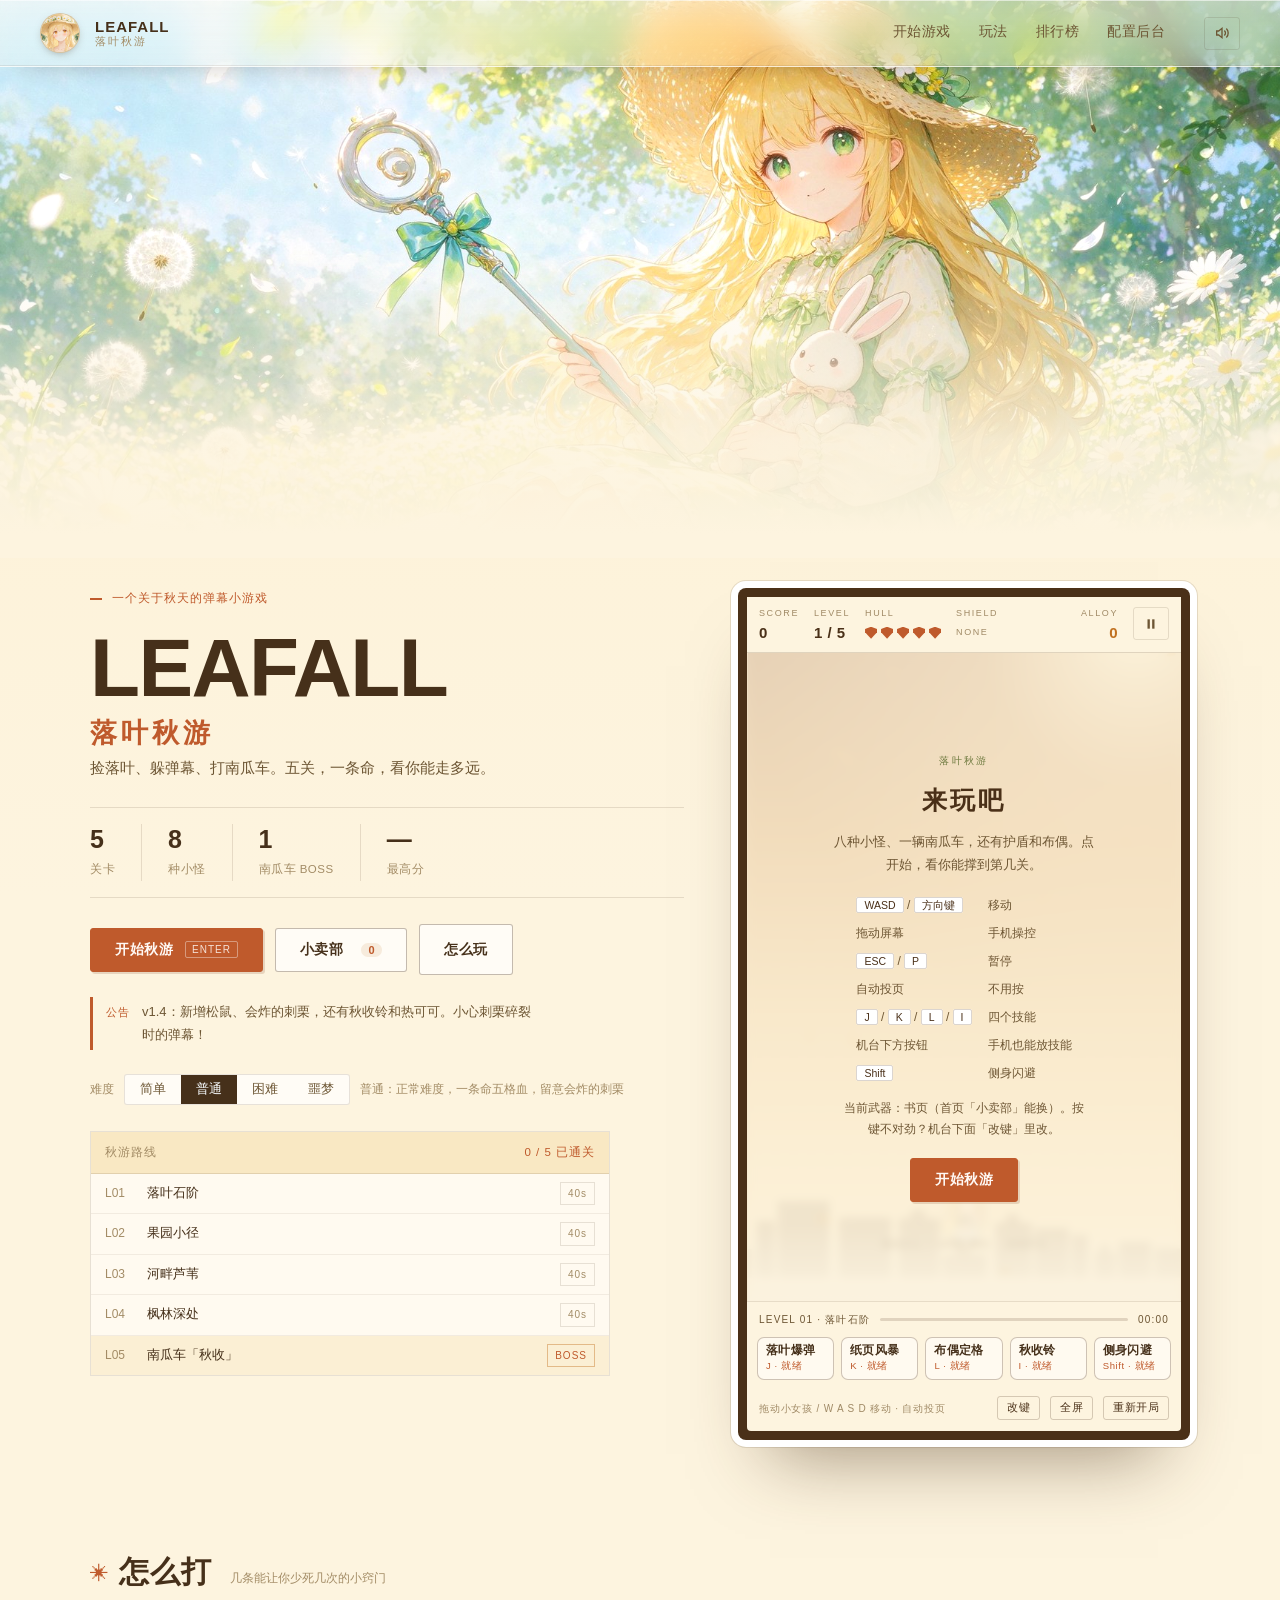
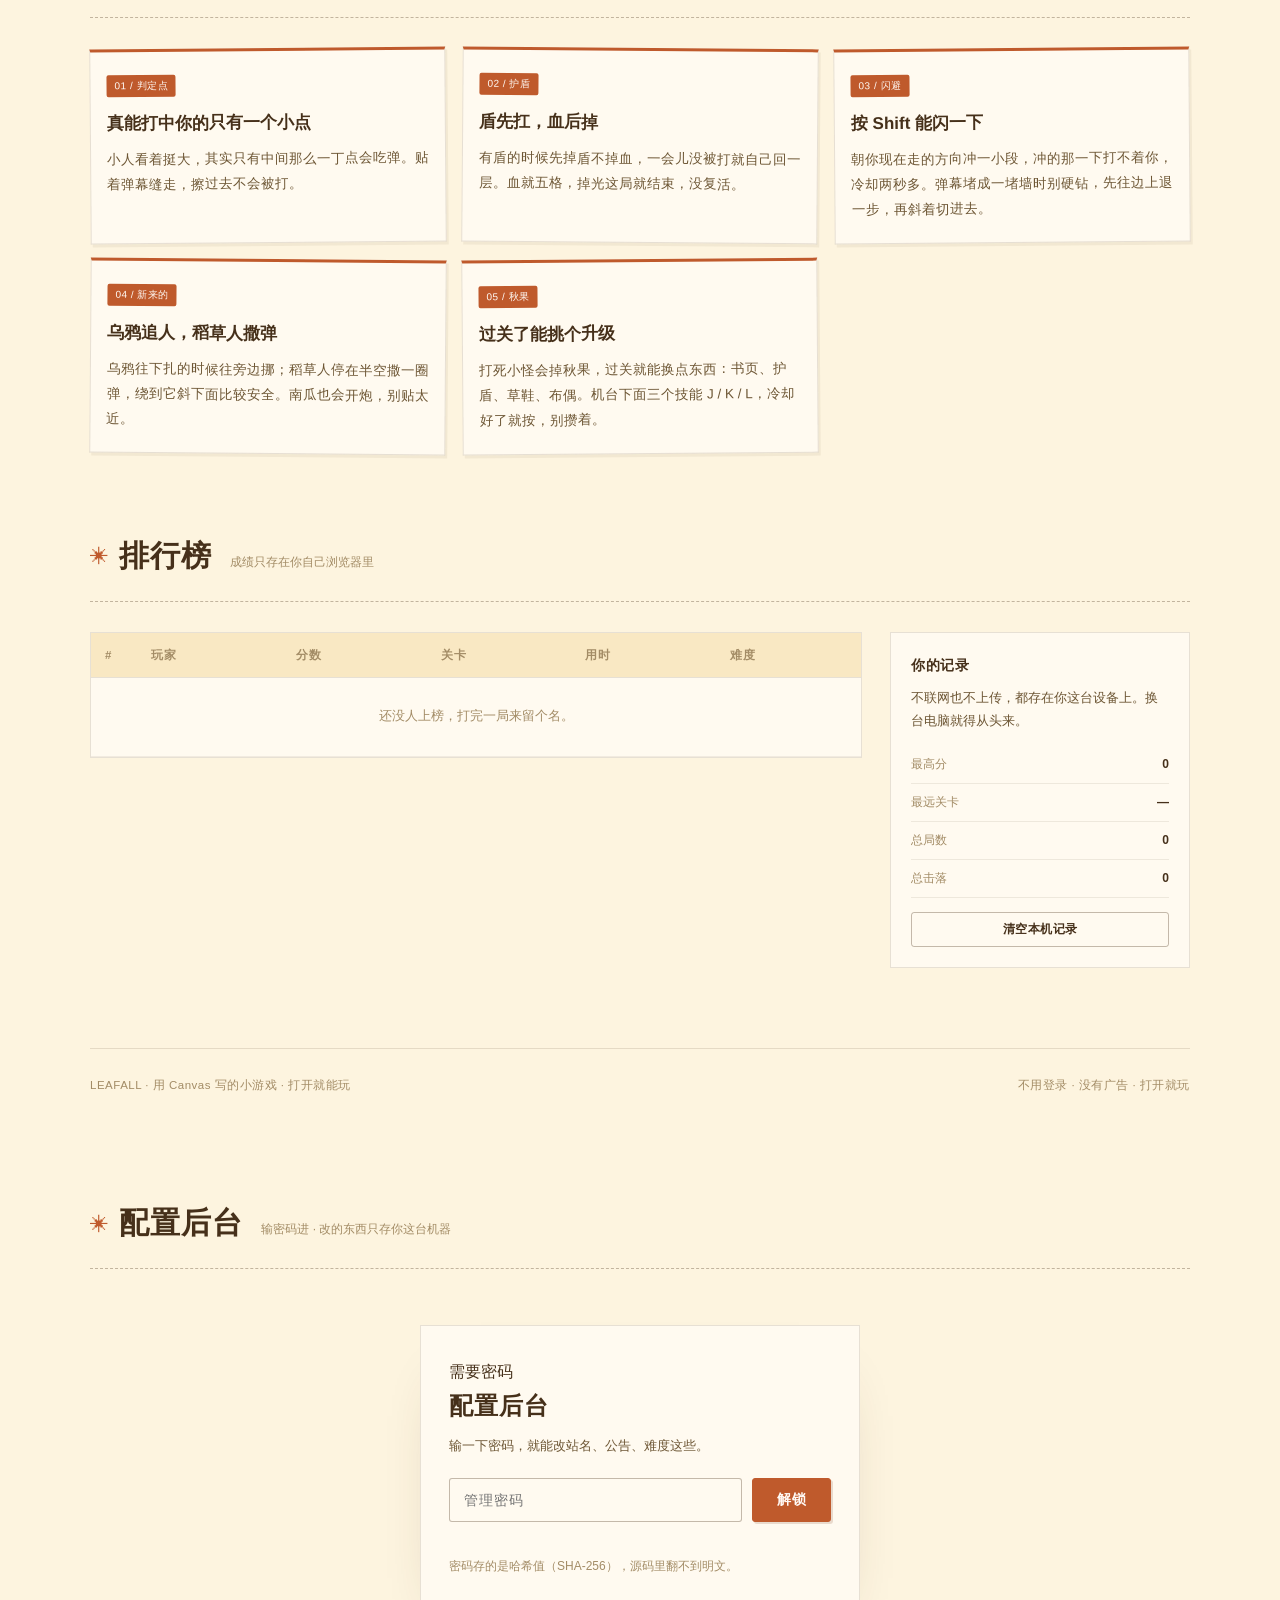
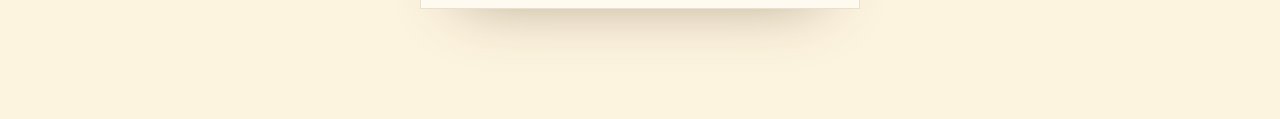
==== commit 214fbe03: "site: sync index.html + assets" ====
--- a/index.html
+++ b/index.html
@@ -3,8 +3,8 @@
 <head>
 <meta charset="utf-8" />
 <meta name="viewport" content="width=device-width, initial-scale=1, viewport-fit=cover" />
-<title>LEAFALL · 落叶秋游 — 纵版弹幕射击</title>
-<meta name="description" content="LEAFALL 落叶秋游：五关纵版弹幕射击，四种秋日小怪、南瓜车 BOSS、护罩与布偶升级、本地排行榜。纯前端街机，打开即玩。" />
+<title>LEAFALL 落叶秋游 · 一个秋日弹幕小游戏</title>
+<meta name="description" content="自己写的一个秋日弹幕小游戏：五关，六种小怪，最后一辆南瓜车。打开网页就能玩，成绩存在你自己浏览器里。" />
 <meta name="theme-color" content="#fdf4df" />
 <link rel="preconnect" href="https://miaoda.feishu.cn">
 <link rel="stylesheet" href="https://miaoda.feishu.cn/fonts/css2?family=Archivo:wght@500;700;900&amp;display=swap">
@@ -504,7 +504,7 @@
 /* 技能条 */
 .skillbar {
   display: grid;
-  grid-template-columns: repeat(4, 1fr);
+  grid-template-columns: repeat(5, 1fr);
   gap: 7px;
   padding: 4px 11px 6px;
 }
@@ -1228,21 +1228,21 @@
 </header>
 
   <div class="hero-photo">
-    <img src="assets/hero-wallpaper.jpg" alt="秋日花园里的金发少女：草帽缀满雏菊，坐在开满白花草地上" />
+    <img src="assets/hero-wallpaper.jpg" alt="秋日花园里戴草帽的少女" />
   </div>
 
 <main>
   <section class="hero" id="play">
     <div class="hero-copy">
-      <div class="kicker"><span class="dot"></span><span id="kickerText">纵版弹幕 ／ 五段秋游 ／ 自动投页</span></div>
+      <div class="kicker"><span class="dot"></span><span id="kickerText">一个关于秋天的弹幕小游戏</span></div>
       <h1 id="heroTitle">LEAFALL<span class="h1-cn" id="heroTitleCn">落叶秋游</span></h1>
-      <p class="tagline" id="tagline">一句话：躲子弹，打小怪，捡秋果。</p>
+      <p class="tagline" id="tagline">躲弹幕，打小怪，捡秋果。就这些。</p>
 
       <div class="meta-row">
         <div><b>5</b><span>关卡</span></div>
-        <div><b>6</b><span>秋日小怪</span></div>
+        <div><b>8</b><span>种小怪</span></div>
         <div><b>1</b><span>南瓜车 BOSS</span></div>
-        <div><b id="metaBest">—</b><span>你的最高分</span></div>
+        <div><b id="metaBest">—</b><span>最高分</span></div>
       </div>
 
       <div class="hero-actions">
@@ -1251,7 +1251,7 @@
         <a class="btn ghost" href="#howto">怎么玩</a>
       </div>
 
-      <div class="announce" id="announce"><em>公告</em><span>v1.3 秋游版：局外金币 + 小卖部换武器，新增乌鸦/稻草人、侧身闪避与全屏。</span></div>
+      <div class="announce" id="announce"><em>公告</em><span>v1.4：新增松鼠、会炸的刺栗，还有秋收铃和热可可。小心刺栗碎裂时的弹幕！</span></div>
 
       <div class="diff-row">
         <span>难度</span>
@@ -1261,12 +1261,12 @@
           <button data-diff="hard">困难</button>
           <button data-diff="nightmare">噩梦</button>
         </div>
-        <span id="diffHint">普通：标准弹速与血量</span>
+        <span id="diffHint">普通：正常难度，一条命五格血</span>
       </div>
 
       <div class="mission-log">
         <div class="mission-head">
-          <span>MISSION LOG / 秋游路线</span>
+          <span>秋游路线</span>
           <span id="missionProgress">0 / 5 已通关</span>
         </div>
         <ol id="missionList"></ol>
@@ -1305,24 +1305,27 @@
       </div>
 
       <div class="skillbar" id="skillBar">
-        <button class="skill" data-skill="bomb" data-key="J" title="丢出一片枫叶，落地炸开一圈（J）">
+        <button class="skill" data-skill="bomb" data-key="J" title="丢一片枫叶出去，落地炸开一圈（J）">
           <span class="sname">落叶爆弹</span><span class="scd">J · 就绪</span>
         </button>
-        <button class="skill" data-skill="storm" data-key="K" title="纸页风暴：清空敌弹并打全场（K）">
+        <button class="skill" data-skill="storm" data-key="K" title="纸页风暴：清掉满屏子弹，顺便全场打一遍（K）">
           <span class="sname">纸页风暴</span><span class="scd">K · 就绪</span>
         </button>
-        <button class="skill" data-skill="slow" data-key="L" title="布偶定格：敌机与弹幕减速 4 秒（L）">
+        <button class="skill" data-skill="slow" data-key="L" title="布偶定格：让怪和子弹都慢下来几秒（L）">
           <span class="sname">布偶定格</span><span class="scd">L · 就绪</span>
         </button>
-        <button class="skill" data-skill="dash" data-key="Shift" title="侧身闪避：朝当前方向冲一小段，冲刺瞬间无敌（Shift）">
+        <button class="skill" data-skill="bell" data-key="I" title="秋收铃：把满屏秋果吸过来、拾取范围变大，还回一格血（I）">
+          <span class="sname">秋收铃</span><span class="scd">I · 就绪</span>
+        </button>
+        <button class="skill" data-skill="dash" data-key="Shift" title="侧身闪避：朝你走的方向冲一下，冲的那瞬间打不着你（Shift）">
           <span class="sname">侧身闪避</span><span class="scd">Shift · 就绪</span>
         </button>
       </div>
 
       <div class="cabinet-foot">
-        <span id="footHint">拖动小女孩 / WASD 移动 · 自动投页</span>
+        <span id="footHint">拖动小人 / WASD 移动 · 自动开火</span>
         <span class="spacer"></span>
-        <button id="keysBtn" title="更改移动与技能按键">改键</button>
+        <button id="keysBtn" title="改移动和技能的按键">改键</button>
         <button id="fullBtn" title="全屏游戏">全屏</button>
         <button id="restartBtn">重新开局</button>
       </div>
@@ -1335,7 +1338,7 @@
         <h3>按键设置</h3>
         <button id="keysClose">关闭</button>
       </div>
-      <p class="keys-tip">点一行，再按下你想用的键。方向键固定可用；设置只保存在这台设备上。</p>
+      <p class="keys-tip">点一行，然后按你想用的键。方向键一直能用，设置只存在你这台机器上。</p>
       <div class="keys-grid" id="keysGrid"></div>
       <div class="keys-foot">
         <span class="msg" id="keysMsg"></span>
@@ -1347,10 +1350,10 @@
   <div class="keys-modal" id="shopModal">
     <div class="keys-card shop-card">
       <div class="keys-head">
-        <h3>秋游小卖部</h3>
+        <h3>小卖部</h3>
         <button id="shopClose">关闭</button>
       </div>
-      <p class="keys-tip">金币局外累积：每局按分数和击落结算，攒够了就来换武器。买断永久有效，开局前随便换。</p>
+      <p class="keys-tip">金币打完一局按分数和击落数结算，攒够了来换武器。买一次永久能用，开局前随时换。</p>
       <div class="shop-balance">当前金币 <b id="shopCoins">0</b></div>
       <div class="shop-grid" id="shopGrid"></div>
       <div class="keys-foot"><span class="msg" id="shopMsg"></span></div>
@@ -1360,34 +1363,34 @@
   <section id="howto">
     <div class="section-head">
       <h2>怎么打</h2>
-      <span>五条能让你多活 30 秒的规则</span>
+      <span>几条能让你少死几次的小窍门</span>
       <div class="line"></div>
     </div>
     <div class="cards">
       <div class="card">
-        <span class="idx">命中判定</span>
-        <h3>你的判定点只有 9 像素</h3>
-        <p>小女孩看着有 40 像素宽，真正会被打中的只有中间那个小核心。贴着弹幕缝隙走，别怕“擦弹”。</p>
+        <span class="idx">01 / 判定点</span>
+        <h3>真能打中你的只有一个小点</h3>
+        <p>小人看着挺大，其实只有中间那么一丁点会吃弹。贴着弹幕缝走，擦过去不会被打。</p>
       </div>
       <div class="card">
-        <span class="idx">护罩</span>
-        <h3>先打盾，再打血</h3>
-        <p>护罩层吃伤害不掉血，脱战 8 秒自动回一层。血量 5 格，掉完就结束，没有复活。</p>
+        <span class="idx">02 / 护盾</span>
+        <h3>盾先扛，血后掉</h3>
+        <p>有盾的时候先掉盾不掉血，一会儿没被打就自己回一层。血就五格，掉光这局就结束，没复活。</p>
       </div>
       <div class="card">
-        <span class="idx">闪避</span>
-        <h3>Shift 冲一步，穿弹靠它</h3>
-        <p>侧身闪避朝当前方向冲刺 0.26 秒，冲刺瞬间无敌，冷却 2.4 秒。弹幕成墙时别硬挤：先往侧后撤，再斜着切进缝隙。</p>
+        <span class="idx">03 / 闪避</span>
+        <h3>按 Shift 能闪一下</h3>
+        <p>朝你现在走的方向冲一小段，冲的那一下打不着你，冷却两秒多。弹幕堵成一堵墙时别硬钻，先往边上退一步，再斜着切进去。</p>
       </div>
       <div class="card">
-        <span class="idx">新怪物</span>
-        <h3>乌鸦会追，稻草人会撒弹</h3>
-        <p>乌鸦俯冲时往它落点外侧横移；稻草人停在半空撒五发扇形，绕到它斜下方最安全。南瓜也会开炮，别贴脸。</p>
+        <span class="idx">04 / 新来的</span>
+        <h3>乌鸦追人，稻草人撒弹</h3>
+        <p>乌鸦往下扎的时候往旁边挪；稻草人停在半空撒一圈弹，绕到它斜下面比较安全。南瓜也会开炮，别贴太近。</p>
       </div>
       <div class="card">
-        <span class="idx">秋果</span>
-        <h3>每关结束能改一次装备</h3>
-        <p>击落小怪掉秋果，过关后进改装台：书页扩散、护罩、草鞋、布偶。机台下方三个技能：J 落叶爆弹、K 纸页风暴、L 布偶定格，冷却好了就按。</p>
+        <span class="idx">05 / 秋果</span>
+        <h3>过关了能挑个升级</h3>
+        <p>打死小怪会掉秋果，过关就能换点东西：书页、护盾、草鞋、布偶。机台下面三个技能 J / K / L，冷却好了就按，别攒着。</p>
       </div>
     </div>
   </section>
@@ -1395,7 +1398,7 @@
   <section id="board">
     <div class="section-head">
       <h2>排行榜</h2>
-      <span>本机记录 · 存在浏览器里</span>
+      <span>成绩只存在你自己浏览器里</span>
       <div class="line"></div>
     </div>
     <div class="board-wrap">
@@ -1412,13 +1415,13 @@
             </tr>
           </thead>
           <tbody id="boardBody">
-            <tr class="empty-row"><td colspan="6">还没有记录。打完一局，这里就有你的名字。</td></tr>
+            <tr class="empty-row"><td colspan="6">还没人上榜，打完一局来留个名。</td></tr>
           </tbody>
         </table>
       </div>
       <div class="board-aside">
-        <h3>本机数据</h3>
-        <p>不联网、不上传，全部存你浏览器本地。换设备就重新开始。</p>
+        <h3>你的记录</h3>
+        <p>不联网也不上传，都存在你这台设备上。换台电脑就得从头来。</p>
         <div class="stat-line"><span>最高分</span><b id="statBest">0</b></div>
         <div class="stat-line"><span>最远关卡</span><b id="statLevel">—</b></div>
         <div class="stat-line"><span>总局数</span><b id="statRuns">0</b></div>
@@ -1430,23 +1433,23 @@
 
   <footer>
     <span id="footerText">LEAFALL · 纯前端街机 · 无后端依赖</span>
-    <span>MADE FOR ONE SCREEN · NO LOGIN · NO ADS</span>
+    <span>不用登录 · 没有广告 · 打开就玩</span>
   </footer>
 
   <!-- ===== 视图：配置后台 ===== -->
   <section id="admin">
     <div class="section-head">
       <h2>配置后台</h2>
-      <span>密码保护 · 改动只存本机浏览器</span>
+      <span>输密码进 · 改的东西只存你这台机器</span>
       <div class="line"></div>
     </div>
 
   <!-- 密码门 -->
   <section class="gate" id="gate">
     <div class="gate-card">
-      <div class="ov-kicker">RESTRICTED / 需要密码</div>
+      <div class="ov-kicker">需要密码</div>
       <h2 class="gate-title">配置后台</h2>
-      <p class="gate-sub" id="gateSub">输入管理密码，才能改站点名称、公告、难度与游戏参数。</p>
+      <p class="gate-sub" id="gateSub">输一下密码，就能改站名、公告、难度这些。</p>
       <form id="gateForm" autocomplete="off">
         <div class="gate-row">
           <input id="pwd" type="password" placeholder="管理密码" autocomplete="current-password" />
@@ -1454,7 +1457,7 @@
         </div>
         <p class="gate-err" id="gateErr"></p>
       </form>
-      <p class="gate-note">密码以 SHA-256 哈希形式保存在页面内的 config 配置块，源码里看不到明文。</p>
+      <p class="gate-note">密码存的是哈希值（SHA-256），源码里翻不到明文。</p>
     </div>
   </section>
 
@@ -1462,7 +1465,7 @@
   <section class="admin-shell" id="panel" style="display:none">
     <div class="section-head" style="padding-top:32px">
       <h2>配置表</h2>
-      <span>改动即时写入本机浏览器 · 统计与排行榜同源</span>
+      <span>改完立刻存到本机浏览器</span>
       <div class="line"></div>
     </div>
 
@@ -1536,14 +1539,14 @@
   site: {
     name: "LEAFALL",
     nameCn: "落叶秋游",
-    tagline: "纵版弹幕 · 5 段秋游 + 南瓜车 BOSS · 一条命从开局打到通关",
-    announcement: "v1.3 秋游版：局外金币 + 小卖部换武器，新增乌鸦/稻草人、侧身闪避与全屏（F 键）",
+    tagline: "捡落叶、躲弹幕、打南瓜车。五关，一条命，看你能走多远。",
+    announcement: "v1.4：新增松鼠、会炸的刺栗，还有秋收铃和热可可。小心刺栗碎裂时的弹幕！",
     accent: "#bf5a2c",
     accent2: "#2c76a0",
     danger: "#e5543c",
     maintenance: false,
     showLeaderboard: true,
-    footer: "LEAFALL · 纯前端街机 · 无后端依赖"
+    footer: "LEAFALL · 用 Canvas 写的小游戏 · 打开就能玩"
   },
 
   game: {
@@ -1557,7 +1560,7 @@
     // SHA-256("18859794790a") —— 上线前换成你自己的密码哈希
     passwordHash: "83ff012d30581c4cf0d22ff09b7776aa5661f26b2087592422aa4fd4cf66da96",
     sessionMinutes: 60,
-    hint: "密码由站主在 config.js 中设定"
+    hint: "密码由站主在配置里设定"
   },
 
   deploy: {
@@ -1576,10 +1579,10 @@
   ],
 
   upgrades: [
-    { id: "power",  name: "书页扩散", max: 5, base: 120, step: 90,  desc: "每级 +1 张书页 · 溅射范围更大" },
-    { id: "shield", name: "护罩", max: 4, base: 100, step: 80,  desc: "每级 +1 层护罩，脱战 8 秒自动回 1 层" },
-    { id: "engine", name: "草鞋", max: 4, base: 90,  step: 70,  desc: "移动速度 +18%，拾取吸取范围 +" },
-    { id: "drone",  name: "布偶",     max: 2, base: 260, step: 200, desc: "每架布偶自动跟随射击" }
+    { id: "power",  name: "书页扩散", max: 5, base: 120, step: 90,  desc: "多一张书页，打得更散" },
+    { id: "shield", name: "护罩", max: 4, base: 100, step: 80,  desc: "多一层盾，一会儿没挨打就自己长回来" },
+    { id: "engine", name: "草鞋", max: 4, base: 90,  step: 70,  desc: "跑得更快，掉的东西也吸得更远" },
+    { id: "drone",  name: "布偶",     max: 2, base: 260, step: 200, desc: "布偶跟着你一起打" }
   ]
 };
 
@@ -1696,6 +1699,40 @@
       node.start(ctx.currentTime);
       node.stop(ctx.currentTime + dur + 0.02);
       return g;
+    }
+
+    // 通用音符：type 波形，f0->f1 滑音，delay 延迟，dur 时长，vol 音量
+    function tone(type, f0, f1, delay, dur, vol) {
+      const t0 = ctx.currentTime + (delay || 0);
+      const o = ctx.createOscillator();
+      const g = ctx.createGain();
+      o.type = type || "sine";
+      o.frequency.setValueAtTime(f0, t0);
+      if (f1 && f1 !== f0) o.frequency.exponentialRampToValueAtTime(f1, t0 + dur);
+      g.gain.setValueAtTime(0.0001, t0);
+      g.gain.exponentialRampToValueAtTime(vol || 0.16, t0 + 0.01);
+      g.gain.exponentialRampToValueAtTime(0.0001, t0 + dur);
+      o.connect(g); g.connect(master);
+      o.start(t0); o.stop(t0 + dur + 0.02);
+    }
+
+    // 噪声爆破：dur 时长，vol 音量，filterFreq 低通截止（越大越亮）
+    function noise(dur, vol, filterFreq, delay) {
+      const t0 = ctx.currentTime + (delay || 0);
+      const len = Math.max(1, Math.floor(ctx.sampleRate * dur));
+      const buf = ctx.createBuffer(1, len, ctx.sampleRate);
+      const d = buf.getChannelData(0);
+      for (let i = 0; i < len; i++) d[i] = (Math.random() * 2 - 1) * Math.pow(1 - i / len, 1.6);
+      const src = ctx.createBufferSource();
+      src.buffer = buf;
+      const flt = ctx.createBiquadFilter();
+      flt.type = "lowpass";
+      flt.frequency.setValueAtTime(filterFreq || 2400, t0);
+      flt.frequency.exponentialRampToValueAtTime(Math.max(120, (filterFreq || 2400) * 0.25), t0 + dur);
+      const g = ctx.createGain();
+      g.gain.value = vol || 0.3;
+      src.connect(flt); flt.connect(g); g.connect(master);
+      src.start(t0);
     }
 
     return {
@@ -1780,12 +1817,85 @@
         o.frequency.setValueAtTime(520, c.currentTime);
         o.frequency.exponentialRampToValueAtTime(880, c.currentTime + 0.07);
         env(o, 0.08, 0.1);
+      },
+
+      /* ---- 技能专属 ---- */
+      skillBomb() {           // 落叶爆弹：破空上扬 + 落地闷响
+        if (!enabled || !ensure()) return;
+        tone("triangle", 300, 780, 0, 0.12, 0.14);
+        noise(0.26, 0.32, 900, 0.1);
+        tone("sine", 150, 60, 0.1, 0.28, 0.22);
+      },
+      skillStorm() {          // 纸页风暴：呼啸扫过
+        if (!enabled || !ensure()) return;
+        noise(0.55, 0.3, 3600, 0);
+        [0, 0.09, 0.18].forEach((d, i) => tone("sawtooth", 900 - i * 180, 300, d, 0.22, 0.07));
+      },
+      skillSlow() {           // 布偶定格：空灵降调，慢动作感
+        if (!enabled || !ensure()) return;
+        tone("sine", 880, 220, 0, 0.6, 0.14);
+        tone("triangle", 1320, 330, 0.04, 0.55, 0.07);
+      },
+      skillBell() {           // 秋收铃：清脆铃声（多谐波叠加）
+        if (!enabled || !ensure()) return;
+        [1046, 1568, 2093].forEach((f, i) => tone("sine", f, f * 0.99, i * 0.02, 0.7 - i * 0.14, 0.1 - i * 0.025));
+      },
+      dash() {                // 闪避：短促的"嗖"
+        if (!enabled || !ensure()) return;
+        noise(0.14, 0.16, 5200, 0);
+        tone("sine", 220, 620, 0, 0.13, 0.1);
+      },
+      enemyShot() {           // 敌人开火：低沉的"噗"，区别于玩家
+        if (!enabled || !ensure()) return;
+        tone("triangle", 200, 90, 0, 0.1, 0.06);
+      },
+
+      /* ---- 事件专属 ---- */
+      burst() {               // 刺栗爆裂：碎裂噪声 + 低频冲击
+        if (!enabled || !ensure()) return;
+        noise(0.32, 0.3, 2200, 0);
+        tone("square", 240, 70, 0, 0.22, 0.12);
+      },
+      cocoa() {               // 热可可：上扬的"咕嘟"激励
+        if (!enabled || !ensure()) return;
+        tone("sine", 300, 900, 0, 0.18, 0.16);
+        [0.12, 0.2, 0.28].forEach((d, i) => tone("triangle", 500 + i * 180, 700 + i * 220, d, 0.14, 0.09));
+      },
+      hurt() {                // 玩家受伤：刺耳下滑
+        if (!enabled || !ensure()) return;
+        tone("sawtooth", 420, 90, 0, 0.3, 0.18);
+        noise(0.18, 0.18, 1400, 0);
+      },
+      shieldBreak() {         // 护盾破裂：玻璃质感
+        if (!enabled || !ensure()) return;
+        [1800, 2400, 3100].forEach((f, i) => tone("sine", f, f * 0.7, i * 0.015, 0.24, 0.08));
+        noise(0.18, 0.14, 5000, 0);
+      },
+      upgrade() {             // 改装台升级：叮咚
+        if (!enabled || !ensure()) return;
+        tone("sine", 784, 784, 0, 0.16, 0.13);
+        tone("sine", 1046, 1046, 0.1, 0.26, 0.13);
+      },
+      lose() {                // 失败：下行音阶
+        if (!enabled || !ensure()) return;
+        [440, 349, 294, 220].forEach((f, i) => tone("triangle", f, f * 0.96, i * 0.16, 0.34, 0.14));
+      },
+      win() {                 // 通关：欢快上行琶音
+        if (!enabled || !ensure()) return;
+        [523, 659, 784, 1046, 1318].forEach((f, i) => tone("square", f, f, i * 0.11, 0.3, 0.11));
+      },
+      bossWarn() {            // BOSS 警报：紧张的三连低音
+        if (!enabled || !ensure()) return;
+        [0, 0.26, 0.52].forEach((d) => {
+          tone("sawtooth", 220, 160, d, 0.2, 0.16);
+          tone("square", 110, 90, d, 0.22, 0.08);
+        });
       }
     };
   })();
 
   /* ---------- 按键映射（可自定义） ---------- */
-  NA.keysDefault = { up: "w", down: "s", left: "a", right: "d", bomb: "j", storm: "k", slow: "l", dash: "Shift" };
+  NA.keysDefault = { up: "w", down: "s", left: "a", right: "d", bomb: "j", storm: "k", slow: "l", bell: "i", dash: "Shift" };
   NA.keys = {
     get() {
       const saved = NA.store.get("keys", {}) || {};
@@ -1817,13 +1927,13 @@
   NA.weapons = {
     list: [
       { id: "page",  name: "书页",    price: 0,    kind: "page",  dmgMul: 1,    countAdd: 0,  arcMul: 1,    aoeMul: 1,   speedMul: 1,    cdMul: 1,    pierce: false,
-        desc: "扇形散页，命中还会溅开一圈；等级越高扇面越宽。" },
+        desc: "撒出去一片纸，打中了还会溅开一圈，等级越高撒得越开。" },
       { id: "quill", name: "钢笔尖",  price: 800,  kind: "quill", dmgMul: 0.9,  countAdd: -1, arcMul: 0.42, aoeMul: 0,   speedMul: 1.35, cdMul: 0.9,  pierce: true,
-        desc: "一条线的高速三连，穿透整排小怪，不炸不溅。" },
+        desc: "一条直线的高速三连，能穿透一整排，但不炸。" },
       { id: "ink",   name: "墨水瓶",  price: 1600, kind: "ink",   dmgMul: 1.55, countAdd: -2, arcMul: 1.18, aoeMul: 1.95, speedMul: 0.76, cdMul: 1.35, pierce: false,
-        desc: "慢速重墨，落点炸得比书页大一圈，专门清扎堆的。" },
+        desc: "飞得慢，砸得狠，炸得比书页大，专治扎堆的。" },
       { id: "maple", name: "枫叶镖",  price: 2600, kind: "maple", dmgMul: 0.82, countAdd: 3,  arcMul: 1.35, aoeMul: 0.6,  speedMul: 1.12, cdMul: 1.05, pierce: false,
-        desc: "弹数最多、扇面最宽，铺满上半屏换走位空间。" }
+        desc: "弹最多、撒得最开，铺满上半屏，走位更从容。" }
     ],
     get(id) {
       for (var i = 0; i < this.list.length; i++) if (this.list[i].id === id) return this.list[i];
@@ -2136,8 +2246,11 @@
         bomb:  { cd: 0, max: 8,  key: "J" },
         storm: { cd: 0, max: 15, key: "K" },
         slow:  { cd: 0, max: 17, key: "L" },
+        bell:  { cd: 0, max: 16, key: "I" },
         dash:  { cd: 0, max: 2.4, key: "Shift" }
       };
+      this.magnetT = 0;   // 秋收铃：吸秋果的剩余时间
+      this.fireBoostT = 0; // 热可可：火力爆发剩余时间
       this.ebullets = [];
       this.enemies = [];
       this.pickups = [];
@@ -2191,9 +2304,9 @@
       this.levelKills = 0;
       this.bossSpawned = false;
       this.spawnTimer = 1.1;
-      this.banner = { text: "LEVEL " + (index + 1) + " · " + cfg.name, sub: cfg.boss ? "击落南瓜车「秋收」" : "坚持 40 秒", t: 2.6 };
+      this.banner = { text: "LEVEL " + (index + 1) + " · " + cfg.name, sub: cfg.boss ? "打掉那辆南瓜车" : "撑过这一关", t: 2.6 };
       this.emitHud();
-      if (cfg.boss) NA.sound.alarm();
+      if (cfg.boss) NA.sound.bossWarn();
     }
 
     pause() {
@@ -2309,6 +2422,8 @@
         s.cd = Math.max(0, s.cd - dt);
       });
       this.slowT = Math.max(0, this.slowT - dt);
+      this.magnetT = Math.max(0, this.magnetT - dt);
+      this.fireBoostT = Math.max(0, this.fireBoostT - dt);
       this.updateBombs(dt);
 
       // 计时器
@@ -2370,7 +2485,8 @@
       if (p.fireCd <= 0) {
         this.playerFire();
         const wcd = this.weapon ? this.weapon.cdMul : 1;
-        p.fireCd = Math.max(0.055, (0.155 - p.power * 0.012) * wcd);
+        const boostCd = this.fireBoostT > 0 ? 0.68 : 1;
+        p.fireCd = Math.max(0.045, (0.155 - p.power * 0.012) * wcd * boostCd);
       }
 
       // 布偶
@@ -2484,7 +2600,7 @@
       p.dashDy = dy;
       p.invuln = Math.max(p.invuln, 0.5);
       this.shake = Math.max(this.shake, 2);
-      NA.sound.ui();
+      NA.sound.dash();
       return true;
     }
 
@@ -2496,7 +2612,7 @@
       if (key === "bomb") {
         this.bombs.push({ x: p.x, y: p.y - 16, vx: 0, vy: -320, t: 0, fuse: 0.55, r: 84, dmg: 7, spin: 0 });
         s.cd = s.max;
-        NA.sound.shot();
+        NA.sound.skillBomb();
       } else if (key === "storm") {
         this.ebullets.length = 0;
         this.enemies.slice().forEach((e) => this.damageEnemy(e, 2.6, e.x, e.y));
@@ -2509,11 +2625,27 @@
           });
         }
         this.shake = Math.max(this.shake, 6);
-        NA.sound.boom();
+        NA.sound.skillStorm();
         s.cd = s.max;
       } else if (key === "slow") {
         this.slowT = 4.2;
-        NA.sound.alarm();
+        NA.sound.skillSlow();
+        s.cd = s.max;
+      } else if (key === "bell") {
+        // 秋收铃：满屏秋果飞向自己 + 短时间大范围拾取 + 回一格血
+        this.magnetT = 5;
+        p.hp = Math.min(p.maxHp, p.hp + 1);
+        this.float(p.x, p.y - 34, "丰收 + 回血", "#e8b45f");
+        for (let i = 0; i < 26; i++) {
+          const a = (i / 26) * Math.PI * 2;
+          this.particles.push({
+            x: p.x + Math.cos(a) * 34, y: p.y + Math.sin(a) * 34,
+            vx: Math.cos(a) * 210, vy: Math.sin(a) * 210,
+            life: 0.7, maxLife: 0.7, color: "#e8b45f", size: 3.2
+          });
+        }
+        this.shake = Math.max(this.shake, 4);
+        NA.sound.skillBell();
         s.cd = s.max;
       } else if (key === "dash") {
         if (!this.tryDash()) return false;
@@ -2619,7 +2751,7 @@
             this.enemyFireAt(e, p);
             e.shots = 3; e.spread = 0.14;
             e.fireCd = U.rand(1.5, 2.0);
-            NA.sound.ui();
+            NA.sound.enemyShot();
           }
         } else if (e.type === "tank") {
           e.y += e.vy * sdt;
@@ -2630,6 +2762,15 @@
             e.shots = 3; e.spread = 0.1;
             this.enemyFireAt(e, p);
           }
+        } else if (e.type === "squirrel") {
+          // 松鼠：抱着松果快速左右窜，走位难抓
+          e.y += e.vy * sdt;
+          e.x = e.x0 + Math.sin(e.t * 3.1 + e.phase) * 92;
+          e.tilt = Math.cos(e.t * 3.1 + e.phase) * 0.22;
+        } else if (e.type === "chestnut") {
+          // 刺栗：慢悠悠下落，被击碎时炸一圈弹
+          e.y += e.vy * sdt;
+          e.tilt = Math.sin(e.t * 1.6 + e.phase) * 0.16;
         } else {
           e.y += e.vy * sdt;
         }
@@ -2671,7 +2812,7 @@
         const k = this.pickups[i];
         k.y += k.vy * dt;
         k.t += dt;
-        const grab = 60 + p.engine * 12;
+        const grab = (this.magnetT > 0 ? 260 : 60) + p.engine * 12;
         if (U.dist2(k.x, k.y, p.x, p.y) < grab * grab) {
           const ang = Math.atan2(p.y - k.y, p.x - k.x);
           k.x += Math.cos(ang) * 320 * dt;
@@ -2715,6 +2856,8 @@
       if (lv >= 2) choices.push({ type: "crow", w: 1.5 + lv * 0.4 });
       if (lv >= 3) choices.push({ type: "tank", w: 0.95 + lv * 0.2 });
       if (lv >= 3) choices.push({ type: "scarecrow", w: 0.8 + lv * 0.25 });
+      if (lv >= 2) choices.push({ type: "squirrel", w: 1.1 + lv * 0.3 });
+      if (lv >= 3) choices.push({ type: "chestnut", w: 0.7 + lv * 0.22 });
 
       const total = choices.reduce((s, c) => s + Math.max(0.2, c.w), 0);
       let r = Math.random() * total;
@@ -2739,7 +2882,9 @@
         gunner: { hp: 7, w: 34, h: 30, vy: 62, score: 72, alloy: 18 },
         tank: { hp: 18, w: 46, h: 40, vy: 52, score: 160, alloy: 36 },
         crow: { hp: 3.4, w: 34, h: 26, vy: 148, score: 46, alloy: 11 },
-        scarecrow: { hp: 13, w: 42, h: 42, vy: 56, score: 108, alloy: 26 }
+        scarecrow: { hp: 13, w: 42, h: 42, vy: 56, score: 108, alloy: 26 },
+        squirrel: { hp: 4.6, w: 34, h: 28, vy: 132, score: 58, alloy: 20 },
+        chestnut: { hp: 10, w: 36, h: 34, vy: 74, score: 92, alloy: 24 }
       }[type];
 
       const e = {
@@ -2775,8 +2920,8 @@
         score: 1200, alloy: 260,
         fireCd: 1.4, ringCd: 5
       };
-      this.banner = { text: "WARNING · 南瓜车来了", sub: "打掉瓜芯，别被弹幕压死", t: 3.2 };
-      NA.sound.alarm();
+      this.banner = { text: "南瓜车来了", sub: "盯着瓜芯打，别让弹幕把你堵死", t: 3.2 };
+      NA.sound.bossWarn();
       this.shake = 12;
       this.emitHud();
     }
@@ -2786,7 +2931,8 @@
       const p = this.player;
       const w = this.weapon || NA.weapons.get("page");
       const dmg = 1 * (1 + 0.12 * p.power) * w.dmgMul;
-      const count = Math.max(1, Math.min(3 + Math.floor(p.power * 1.1), 7) + w.countAdd);
+      const boost = this.fireBoostT > 0 ? 2 : 0;
+      const count = Math.max(1, Math.min(3 + Math.floor(p.power * 1.1), 7) + w.countAdd + boost);
       const halfArc = (0.12 + 0.075 * p.power) * w.arcMul;   // 升级越宽
       const aoe = w.aoeMul > 0 ? (20 + p.power * 11) * w.aoeMul : 0;
       const baseSpeed = BULLET_SPEED * w.speedMul;
@@ -2832,7 +2978,26 @@
       });
     }
 
+    chestnutBurst(e) {
+      // 刺栗碎裂：向四周撒一圈短命弹幕，逼玩家别贴太近扫射
+      const n = 10;
+      const base = (e.t || 0) * 0.8;
+      for (let i = 0; i < n; i++) {
+        const a = base + (i / n) * Math.PI * 2;
+        const sp = 148 * (this.diff.eSpeed || 1);
+        this.ebullets.push({
+          x: e.x, y: e.y,
+          vx: Math.cos(a) * sp, vy: Math.sin(a) * sp,
+          r: 4, dmg: 1
+        });
+      }
+      this.sparks(e.x, e.y, 9, "#b98244");
+      this.shake = Math.max(this.shake, 3);
+      NA.sound.burst();
+    }
+
     enemyFireAt(e, p) {
+      if (e.y > 0) NA.sound.enemyShot();
       const n = e.shots || 3;
       const spread = e.spread || 0.14;
       const ang = Math.atan2(p.y - e.y, p.x - e.x);
@@ -2889,6 +3054,7 @@
         const isBoss = !!e.maxHp && e.maxHp > 300;
         this.explode(e.x, e.y, isBoss ? 46 : e.type === "tank" ? 26 : 16);
         NA.sound.boom();
+        if (e.type === "chestnut" && !isBoss && this.state === "playing") this.chestnutBurst(e);
         this.score += e.score * this.diff.scoreMul;
         this.alloy += e.alloy;
         this.kills++;
@@ -2909,7 +3075,7 @@
         p.shield -= 1;
         p.invuln = 0.5;
         this.shieldBurst(p.x, p.y);
-        NA.sound.hit();
+        NA.sound.shieldBreak();
         this.shake = Math.max(this.shake, 4);
         this.emitHud();
         return;
@@ -2919,7 +3085,7 @@
       this.hitFlash = 0.4;
       this.shake = 8;
       this.explode(p.x, p.y, 14);
-      NA.sound.hit();
+      NA.sound.hurt();
       this.emitHud();
       if (p.hp <= 0) this.gameOver();
     }
@@ -2935,11 +3101,12 @@
     }
 
     maybeDrop(e) {
-      let chance = e.type === "tank" ? 0.75 : e.type === "gunner" ? 0.45 : 0.12;
+      let chance = e.type === "tank" ? 0.75 : e.type === "chestnut" ? 0.8 : e.type === "squirrel" ? 0.55 : e.type === "gunner" ? 0.45 : 0.12;
       if (Math.random() > chance) return;
       const p = this.player;
       const table = [];
       table.push({ t: "alloy", w: 3 });
+      table.push({ t: "cocoa", w: 1.1 });
       if (p.power < 5) table.push({ t: "power", w: 2.4 });
       if (p.shieldMax > 0 && p.shield < p.shieldMax) table.push({ t: "shield", w: 1.6 });
       if (p.hp < p.maxHp) table.push({ t: "heal", w: 1.4 });
@@ -2956,10 +3123,21 @@
         this.float(p.x, p.y - 30, "POWER " + p.power, "#7fd4f2");
       } else if (type === "shield") {
         p.shield = Math.min(p.shieldMax || 3, p.shield + 1);
-        this.float(p.x, p.y - 30, "护罩 +1", "#e6b45c");
+        this.float(p.x, p.y - 30, "盾 +1", "#e6b45c");
       } else if (type === "heal") {
         p.hp = Math.min(p.maxHp, p.hp + 1);
-        this.float(p.x, p.y - 30, "修复 +1", "#f08a3c");
+        this.float(p.x, p.y - 30, "血 +1", "#f08a3c");
+      } else if (type === "cocoa") {
+        this.fireBoostT = 8;
+        NA.sound.cocoa();
+        this.float(p.x, p.y - 30, "火力爆发！", "#c0701f");
+        for (let i = 0; i < 12; i++) {
+          const a = (i / 12) * Math.PI * 2;
+          this.particles.push({
+            x: p.x, y: p.y, vx: Math.cos(a) * 130, vy: Math.sin(a) * 130,
+            life: 0.5, maxLife: 0.5, color: "#c0701f", size: 2.6
+          });
+        }
       } else {
         this.alloy += 12;
         this.float(p.x, p.y - 30, "秋果 +12", "#e9b95c");
@@ -3040,7 +3218,7 @@
       if (id === "shield") { p.shieldMax = Math.min(4, p.shieldMax + 1); p.shield = p.shieldMax; }
       if (id === "engine") p.engine = Math.min(4, p.engine + 1);
       if (id === "drone") p.drones = Math.min(2, p.drones + 1);
-      NA.sound.ui();
+      NA.sound.upgrade();
       this.emitHud();
       return { ok: true, alloy: this.alloy };
     }
@@ -3061,7 +3239,7 @@
       const p = this.player;
       this.explode(p.x, p.y, 34);
       this.floats.length = 0;
-      NA.sound.boom();
+      NA.sound.lose();
       const result = {
         win: false,
         score: Math.floor(this.score),
@@ -3081,7 +3259,7 @@
       this.finished = true;
       this.state = "win";
       this.score += 500;
-      NA.sound.levelUp();
+      NA.sound.win();
       const result = {
         win: true,
         score: Math.floor(this.score),
@@ -3101,7 +3279,7 @@
       this.explode(this.boss.x, this.boss.y, 60);
       this.boss = null;
       this.shake = 26;
-      this.floats.push({ x: W / 2, y: 180, text: "南瓜车击落", life: 2, color: "#c0623a" });
+      this.floats.push({ x: W / 2, y: 180, text: "南瓜车打掉了", life: 2, color: "#c0623a" });
       this.win();
     }
 
@@ -3743,6 +3921,60 @@
           ctx.beginPath();
           ctx.rect(6, 6, 5, 4.6);
           ctx.fill();
+        } else if (e.type === "squirrel") {
+          // 松鼠：抱着松果，大尾巴
+          const bob = Math.sin(this.time * 12 + e.phase) * 2;
+          ctx.rotate(e.tilt || 0);
+          // 尾巴
+          ctx.beginPath();
+          ctx.moveTo(7, 8);
+          ctx.quadraticCurveTo(27, 4 + bob, 23, -13 + bob);
+          ctx.quadraticCurveTo(20, -24 + bob, 12, -18 + bob);
+          ctx.quadraticCurveTo(21, -8 + bob, 7, 1);
+          ctx.closePath();
+          ctx.fillStyle = hurt ? "#e9b78d" : "#c87838";
+          ctx.fill();
+          ctx.strokeStyle = INK; ctx.lineWidth = 1.4; ctx.stroke();
+          // 耳朵
+          [-6.4, 6.4].forEach((ex) => {
+            ctx.beginPath();
+            ctx.moveTo(ex - 3, -7); ctx.lineTo(ex, -15); ctx.lineTo(ex + 3, -7);
+            ctx.closePath();
+            ctx.fillStyle = hurt ? "#f0c9a6" : "#d98f4a"; ctx.fill();
+            ctx.strokeStyle = INK; ctx.lineWidth = 1.1; ctx.stroke();
+          });
+          // 身体
+          ctx.beginPath();
+          ctx.ellipse(0, 3, 11, 11.6, 0, 0, Math.PI * 2);
+          ctx.fillStyle = hurt ? "#f0c9a6" : "#d98f4a";
+          ctx.fill();
+          ctx.strokeStyle = INK; ctx.lineWidth = 1.5; ctx.stroke();
+          // 松果
+          ctx.beginPath();
+          ctx.ellipse(0, 9.5, 4.4, 5.6, 0, 0, Math.PI * 2);
+          ctx.fillStyle = "#8a6238"; ctx.fill();
+          ctx.strokeStyle = INK; ctx.lineWidth = 1; ctx.stroke();
+          face(0, -1, 0.82);
+        } else if (e.type === "chestnut") {
+          // 刺栗：一圈尖刺 + 栗壳笑脸，碎了会炸
+          ctx.rotate(e.tilt || 0);
+          ctx.beginPath();
+          for (let i = 0; i < 12; i++) {
+            const a = (i / 12) * Math.PI * 2;
+            ctx.moveTo(Math.cos(a) * 12, Math.sin(a) * 12);
+            ctx.lineTo(Math.cos(a + 0.1) * 19, Math.sin(a + 0.1) * 19);
+            ctx.lineTo(Math.cos(a + 0.2) * 12, Math.sin(a + 0.2) * 12);
+          }
+          ctx.fillStyle = hurt ? "#c9a882" : "#7a5236";
+          ctx.fill();
+          ctx.beginPath();
+          ctx.ellipse(0, 0, 13, 12.4, 0, 0, Math.PI * 2);
+          ctx.fillStyle = hurt ? "#e3c19b" : "#a56a3c";
+          ctx.fill();
+          ctx.strokeStyle = INK; ctx.lineWidth = 1.6; ctx.stroke();
+          ctx.fillStyle = "rgba(255,240,215,0.32)";
+          ctx.beginPath(); ctx.ellipse(-4.2, -4.4, 4, 3, -0.4, 0, Math.PI * 2); ctx.fill();
+          face(0, 1.4, 0.9);
         } else {
           // 南瓜
           ctx.rotate(e.tilt || 0);
@@ -3905,8 +4137,8 @@
 
     drawPickups(ctx) {
       this.pickups.forEach((k) => {
-        const color = { power: "#2c76a0", shield: "#77b7e0", heal: "#bf5a2c", alloy: "#c98a2e" }[k.type];
-        const label = { power: "P", shield: "S", heal: "H", alloy: "¤" }[k.type];
+        const color = { power: "#2c76a0", shield: "#77b7e0", heal: "#bf5a2c", alloy: "#c98a2e", cocoa: "#7a4a24" }[k.type];
+        const label = { power: "P", shield: "S", heal: "H", alloy: "¤", cocoa: "C" }[k.type];
         ctx.save();
         ctx.translate(k.x, k.y);
         ctx.rotate(k.t * 2.4);
@@ -3986,7 +4218,7 @@
       ctx.textAlign = "center";
       ctx.fillStyle = "#6d5634";
       ctx.font = "11px ui-monospace, monospace";
-      ctx.fillText("拖动小女孩 / WASD 移动 · 自动投页", W / 2, H - 60);
+      ctx.fillText("拖动小人 / WASD 移动 · 自动开火", W / 2, H - 60);
       ctx.restore();
     }
   }
@@ -4006,10 +4238,10 @@
   const $ = (id) => document.getElementById(id);
 
   const DIFF_HINT = {
-    easy: "简单：敌机更慢更少，适合先熟悉弹幕",
-    normal: "普通：比旧版更密更快，一条命五格血",
-    hard: "困难：弹速 ×1.12、血 ×1.45，分数 ×1.3",
-    nightmare: "噩梦：弹速 ×1.42、血 ×1.95，分数 ×1.85"
+    easy: "简单：怪少一点慢一点，先练练手",
+    normal: "普通：正常难度，一条命五格血，留意会炸的刺栗",
+    hard: "困难：弹更快、怪更肉，分数也给得多",
+    nightmare: "噩梦：弹幕很凶，分数也很香"
   };
   const DIFF_LABEL = { easy: "简单", normal: "普通", hard: "困难", nightmare: "噩梦" };
 
@@ -4108,7 +4340,7 @@
     const list = NA.leaderboard.load();
     const tbody = $("boardBody");
     if (!list.length) {
-      tbody.innerHTML = '<tr class="empty-row"><td colspan="6">还没有记录。打完一局，这里就有你的名字。</td></tr>';
+      tbody.innerHTML = '<tr class="empty-row"><td colspan="6">还没人上榜，打完一局来留个名。</td></tr>';
       return;
     }
     tbody.innerHTML = list
@@ -4116,7 +4348,7 @@
         return (
           "<tr>" +
           '<td class="rank' + (i === 0 ? " top1" : "") + '">' + U.pad2(i + 1) + "</td>" +
-          "<td>" + escapeHtml(r.name || "指挥官") + "</td>" +
+          "<td>" + escapeHtml(r.name || "无名游客") + "</td>" +
           '<td class="score">' + U.fmtScore(r.score) + "</td>" +
           '<td class="num">' + (r.level || 1) + "</td>" +
           '<td class="num">' + U.fmtTime(r.time || 0) + "</td>" +
@@ -4185,19 +4417,19 @@
     overlayMode = "start";
     endResult = null;
     showOverlay(
-      '<div class="ov-kicker">LEAFALL / 落叶秋游</div>' +
-        "<h2>五关，一条命</h2>" +
-        '<p class="sub">六种秋日小怪、南瓜车 BOSS、护盾与布偶升级。点开始，看看你能撑到第几关。</p>' +
+      '<div class="ov-kicker">落叶秋游</div>' +
+        "<h2>来玩吧</h2>" +
+        '<p class="sub">八种小怪、一辆南瓜车，还有护盾和布偶。点开始，看你能撑到第几关。</p>' +
         '<div class="keys-hint">' +
         "<div><kbd>WASD</kbd> / <kbd>方向键</kbd></div><div>移动</div>" +
         "<div>拖动屏幕</div><div>手机操控</div>" +
         "<div><kbd>ESC</kbd> / <kbd>P</kbd></div><div>暂停</div>" +
         "<div>自动投页</div><div>不用按</div>" +
-        "<div><kbd>" + NA.keys.label(NA.keys.get().bomb) + "</kbd> / <kbd>" + NA.keys.label(NA.keys.get().storm) + "</kbd> / <kbd>" + NA.keys.label(NA.keys.get().slow) + "</kbd></div><div>三个技能</div>" +
+        "<div><kbd>" + NA.keys.label(NA.keys.get().bomb) + "</kbd> / <kbd>" + NA.keys.label(NA.keys.get().storm) + "</kbd> / <kbd>" + NA.keys.label(NA.keys.get().slow) + "</kbd> / <kbd>" + NA.keys.label(NA.keys.get().bell) + "</kbd></div><div>四个技能</div>" +
         "<div>机台下方按钮</div><div>手机也能放技能</div>" +
-        "<div><kbd>" + NA.keys.label(NA.keys.get().dash) + "</kbd></div><div>侧身闪避 · 短暂无敌</div>" +
+        "<div><kbd>" + NA.keys.label(NA.keys.get().dash) + "</kbd></div><div>侧身闪避</div>" +
         "</div>" +
-        '<p class="sub" style="margin-top:-6px;font-size:12px">当前武器：' + NA.weapons.get(NA.wallet.load().weapon).name + '（机台上方「小卖部」可换）。技能和移动键能在机台下面「改键」里换。</p>' +
+        '<p class="sub" style="margin-top:-6px;font-size:12px">当前武器：' + NA.weapons.get(NA.wallet.load().weapon).name + '（首页「小卖部」能换）。按键不对劲？机台下面「改键」里改。</p>' +
         '<div class="ov-actions"><button class="btn primary" id="ovStart">开始秋游</button></div>'
     );
     $("ovStart").addEventListener("click", startRun);
@@ -4206,7 +4438,7 @@
   function screenPause(snap) {
     overlayMode = "pause";
     showOverlay(
-      '<div class="ov-kicker">PAUSED</div>' +
+      '<div class="ov-kicker">暂停了</div>' +
         "<h2>已暂停</h2>" +
         '<p class="sub">当前 ' + U.fmtScore(snap ? snap.score : 0) + " 分 · 第 " + (snap ? snap.level : 1) + " 关</p>" +
         '<div class="ov-actions">' +
@@ -4246,14 +4478,14 @@
       })
       .join("");
 
-    const next = d.next ? "LEVEL " + U.pad2(d.level + 1) + " · " + d.next.name : "最终南瓜车";
+    const next = d.next ? "第 " + (d.level + 1) + " 关 · " + d.next.name : "最后那辆南瓜车";
 
     return (
       '<div class="upg-head"><h2>改装台</h2><span class="alloy">秋果 ' + d.alloy + "</span></div>" +
-      '<p class="sub upg-sub">第 ' + d.level + " 关通过 · 下一站 " + next + "</p>" +
+      '<p class="sub upg-sub">第 ' + d.level + " 关过了 · 接下来 " + next + "</p>" +
       '<div class="upg-grid">' + cards + "</div>" +
-      '<div class="ov-actions"><button class="btn primary" id="ovNext">进入下一关</button></div>' +
-      '<p class="upg-tip">秋果只在本局有效，过关不累积</p>'
+      '<div class="ov-actions"><button class="btn primary" id="ovNext">下一关</button></div>' +
+      '<p class="upg-tip">秋果只在这一局有用，过关就清零</p>'
     );
   }
 
@@ -4287,10 +4519,10 @@
     const savedBest = loadStats().best || 0;
 
     const html =
-      '<div class="ov-kicker">' + (isWin ? "五关全清" : "这趟秋游到此为止") + "</div>" +
-      '<h2 class="' + (isWin ? "win" : "danger") + '">' + (isWin ? "南瓜车解体" : "被弹幕留下了") + "</h2>" +
+      '<div class="ov-kicker">' + (isWin ? "全通关了" : "这趟就到这了") + "</div>" +
+      '<h2 class="' + (isWin ? "win" : "danger") + '">' + (isWin ? "南瓜车打爆了" : "被弹幕带走了") + "</h2>" +
       '<p class="sub">' +
-      (isWin ? "南瓜车「秋收」解体，五关全清。" : "止步第 " + result.level + " 关。再来一次？") +
+      (isWin ? "五关全通，南瓜车也打爆了。" : "倒在第 " + result.level + " 关，再来一把？") +
       "</p>" +
       '<div class="result-grid">' +
       '<div class="result-cell"><span>分数</span><b>' + U.fmtScore(result.score) + "</b></div>" +
@@ -4299,14 +4531,14 @@
       '<div class="result-cell"><span>用时</span><b>' + U.fmtTime(result.time) + "</b></div>" +
       '<div class="result-cell accent-cell"><span>金币 +' + (result.coins || 0) + "</span><b>" + (result.coinsTotal != null ? result.coinsTotal : NA.wallet.load().coins) + "</b></div>" +
       "</div>" +
-      (result.score > savedBest ? '<p class="sub new-best">新纪录 · 本机最高分</p>' : "") +
+      (result.score > savedBest ? '<p class="sub new-best">新纪录！</p>' : "") +
       '<div class="name-row">' +
-      '<input id="nameInput" maxlength="12" placeholder="留个名字，最多 12 字" value="' + escapeHtml(NA.store.get("nickname", "")) + '" />' +
-      '<button class="btn primary small" id="saveBtn">记入排行榜</button>' +
+      '<input id="nameInput" maxlength="12" placeholder="留个名，最多 12 个字" value="' + escapeHtml(NA.store.get("nickname", "")) + '" />' +
+      '<button class="btn primary small" id="saveBtn">记上去</button>' +
       "</div>" +
       '<div class="ov-actions">' +
-      '<button class="btn primary" id="ovRetry">再来一局</button>' +
-      '<button class="btn ghost" id="ovHome">回到首页</button>' +
+      '<button class="btn primary" id="ovRetry">再来一把</button>' +
+      '<button class="btn ghost" id="ovHome">回首页</button>' +
       "</div>";
 
     showOverlay(html);
@@ -4319,7 +4551,7 @@
     });
     $("saveBtn").addEventListener("click", () => {
       const input = $("nameInput");
-      const name = (input.value || "指挥官").trim().slice(0, 12) || "指挥官";
+      const name = (input.value || "无名游客").trim().slice(0, 12) || "无名游客";
       NA.store.set("nickname", name);
       NA.leaderboard.add({
         name,
@@ -4410,7 +4642,7 @@
   /* ---------------- 按键设置 ---------------- */
   const KEY_ROWS = [
     ["up", "向上"], ["down", "向下"], ["left", "向左"], ["right", "向右"],
-    ["bomb", "落叶爆弹"], ["storm", "纸页风暴"], ["slow", "布偶定格"], ["dash", "侧身闪避"]
+    ["bomb", "落叶爆弹"], ["storm", "纸页风暴"], ["slow", "布偶定格"], ["bell", "秋收铃"], ["dash", "侧身闪避"]
   ];
   let listeningKey = null;
 
@@ -4489,7 +4721,7 @@
         return;
       }
       NA.keys.set(listeningKey, e.key);
-      $("keysMsg").textContent = "已改为 " + NA.keys.label(e.key) + "（技能按钮上会同步显示）";
+      $("keysMsg").textContent = "改成 " + NA.keys.label(e.key) + " 了";
       listeningKey = null;
       renderKeys();
       applyKeyLabels();
@@ -4543,10 +4775,10 @@
         const r = NA.wallet.buy(id);
         if (!r.ok) { $("shopMsg").textContent = r.msg; return; }
         NA.wallet.equip(id);
-        $("shopMsg").textContent = "买下并换上了「" + it.name + "」，本局就用它";
+        $("shopMsg").textContent = "买了「" + it.name + "」，这就换上";
       } else {
         NA.wallet.equip(id);
-        $("shopMsg").textContent = "已换上「" + it.name + "」";
+        $("shopMsg").textContent = "换成「" + it.name + "」了";
       }
       if (game && game.state === "playing") game.weapon = NA.weapons.get(NA.wallet.load().weapon);
       NA.sound.ui();
@@ -4604,7 +4836,7 @@
       if (document.activeElement && document.activeElement.tagName === "INPUT") return;
       const m = NA.keys.get();
       const norm = e.key.length === 1 ? e.key.toLowerCase() : e.key;
-      const sk = ["bomb", "storm", "slow", "dash"].find((id) => String(m[id]).toLowerCase() === norm);
+      const sk = ["bomb", "storm", "slow", "bell", "dash"].find((id) => String(m[id]).toLowerCase() === norm);
       if (sk && game && game.state === "playing") {
         e.preventDefault();
         if (game.useSkill(sk)) syncSkills();
@@ -5087,6 +5319,71 @@
 .cabinet:fullscreen .screen { flex: 1; display: grid; place-items: center; }
 .cabinet:fullscreen .hud, .cabinet:fullscreen .stagebar,
 .cabinet:fullscreen .cabinet-foot { flex: 0 0 auto; }
+
+/* ============================================================
+   去模板感微调：收紧过宽字距、给说明卡片一点手作纸条的味道
+   （保留暖黄秋游基调；放在最后，覆盖前面规则）
+   ============================================================ */
+.brand-text b { letter-spacing: 1px; }
+.brand-text i { letter-spacing: 2px; }
+.kicker { letter-spacing: 1px; }
+.kicker .dot { width: 12px; }
+h1 .h1-cn { letter-spacing: 4px; }
+.meta-row span { letter-spacing: .5px; }
+.announce em { letter-spacing: 1px; }
+.section-head h2 { letter-spacing: 1px; }
+.section-head span { letter-spacing: 0; }
+.card h3 { letter-spacing: 0; }
+.gate-title { letter-spacing: 1px; }
+.board-aside h3 { letter-spacing: .5px; }
+.btn { letter-spacing: .5px; }
+
+/* 小节标题前的小星标，去掉一点严肃感 */
+.section-head h2::before {
+  content: "✳";
+  color: var(--accent);
+  font-size: .62em;
+  vertical-align: .14em;
+  margin-right: .5em;
+  font-weight: 400;
+}
+
+/* 分隔线改成虚线，手绘感 */
+.section-head { border-bottom: 1px dashed var(--line-strong); }
+
+/* “怎么打”改成钉在墙上的小纸条 */
+.cards { gap: 16px; }
+.card {
+  border: 1px solid var(--line);
+  border-top: 3px solid var(--accent);
+  background: var(--paper-2);
+  padding: 18px 16px 20px;
+  box-shadow: 2px 3px 0 rgba(74, 48, 24, .06);
+}
+.card:nth-child(odd) { transform: rotate(-.45deg); }
+.card:nth-child(even) { transform: rotate(.45deg); }
+.card .idx {
+  display: inline-block;
+  background: var(--accent);
+  color: #fff9f5;
+  font-size: 10px;
+  letter-spacing: .5px;
+  padding: 2px 8px;
+  margin-bottom: 12px;
+  border-radius: 2px;
+}
+.card:hover { transform: rotate(0) translateY(-2px); transition: transform .18s ease; }
+
+/* 主按钮一点点落影，少点扁平模板感 */
+.btn.primary { box-shadow: 2px 2px 0 rgba(120, 50, 20, .16); }
+
+/* 窄屏：5 个技能按钮自适应换行，避免第 5 个挤爆横向布局 */
+@media (max-width: 720px) {
+  .skillbar { grid-template-columns: repeat(auto-fit, minmax(64px, 1fr)); }
+  .skill { padding: 5px 5px 6px; }
+  .skill .sname { font-size: 10.5px; }
+  .skill .scd { font-size: 8.5px; max-width: 100%; overflow: hidden; text-overflow: ellipsis; }
+}
 </style>
 <script>
   (function () {
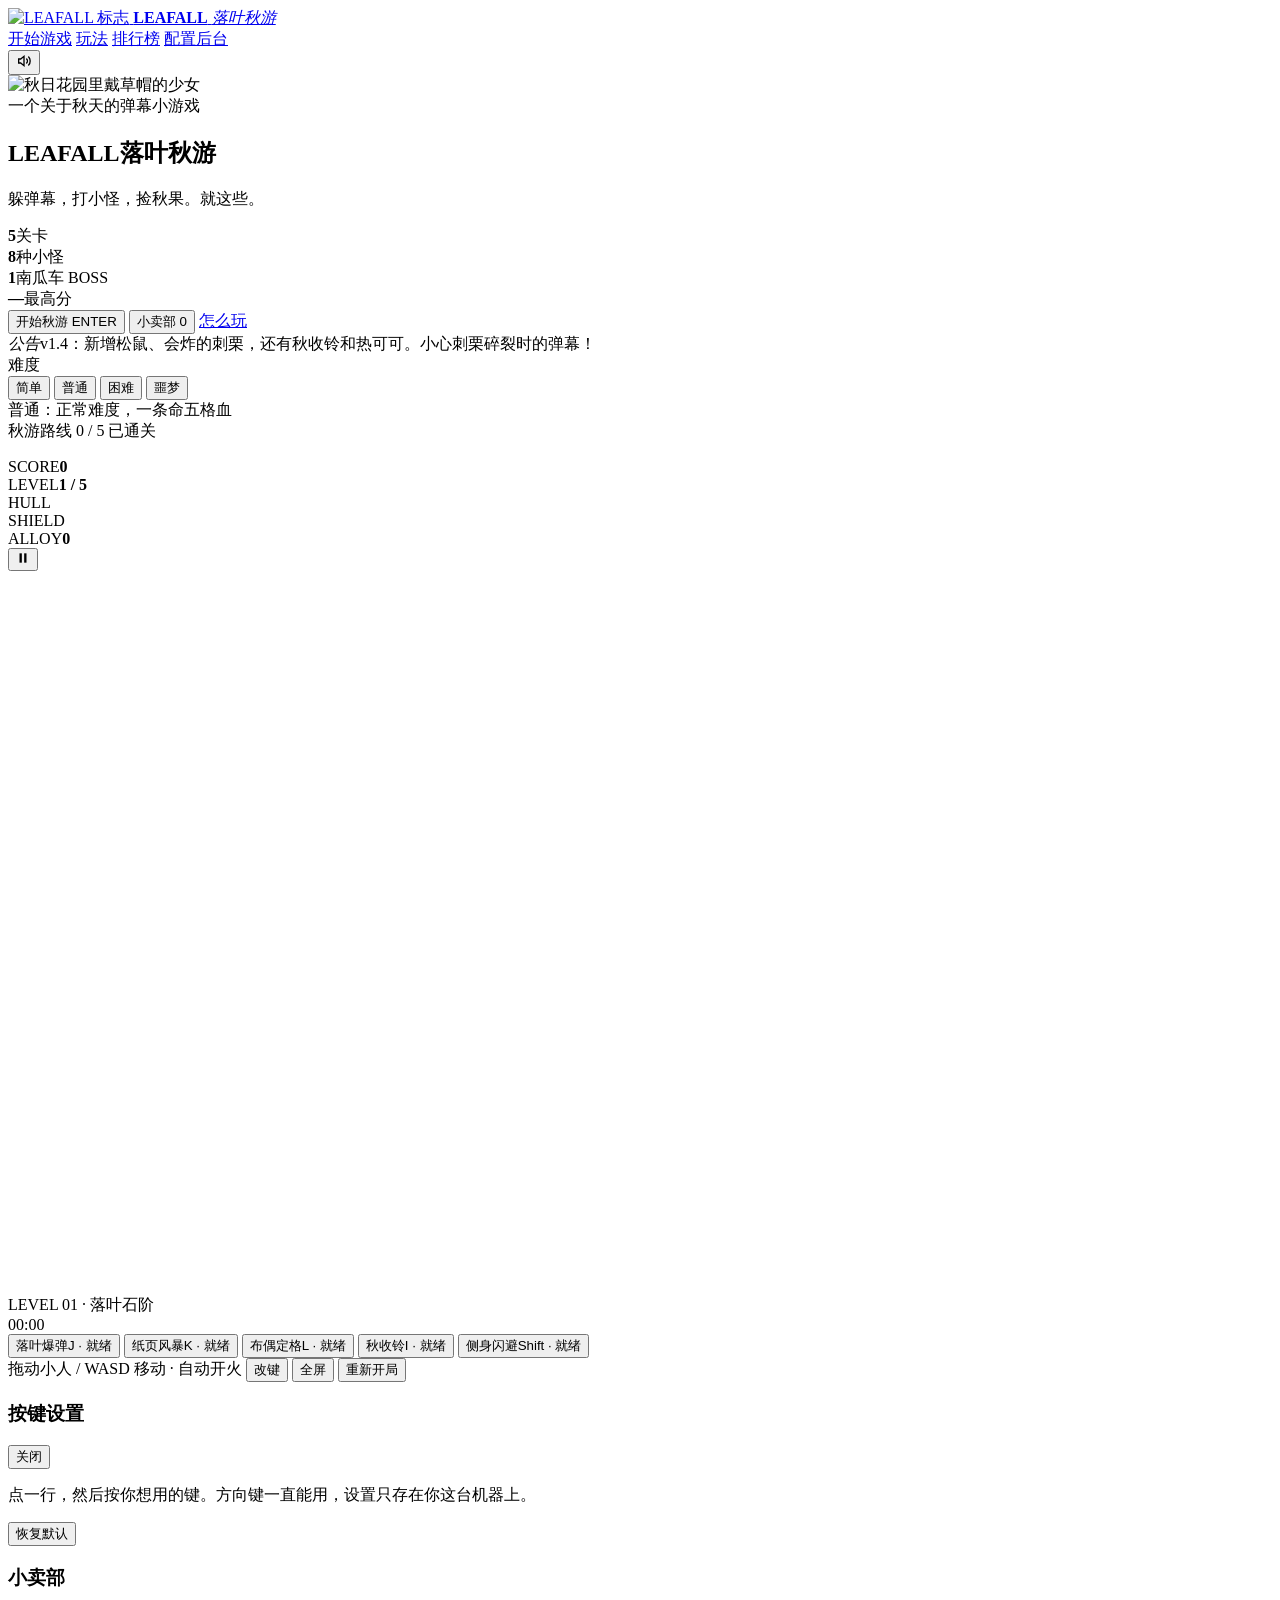
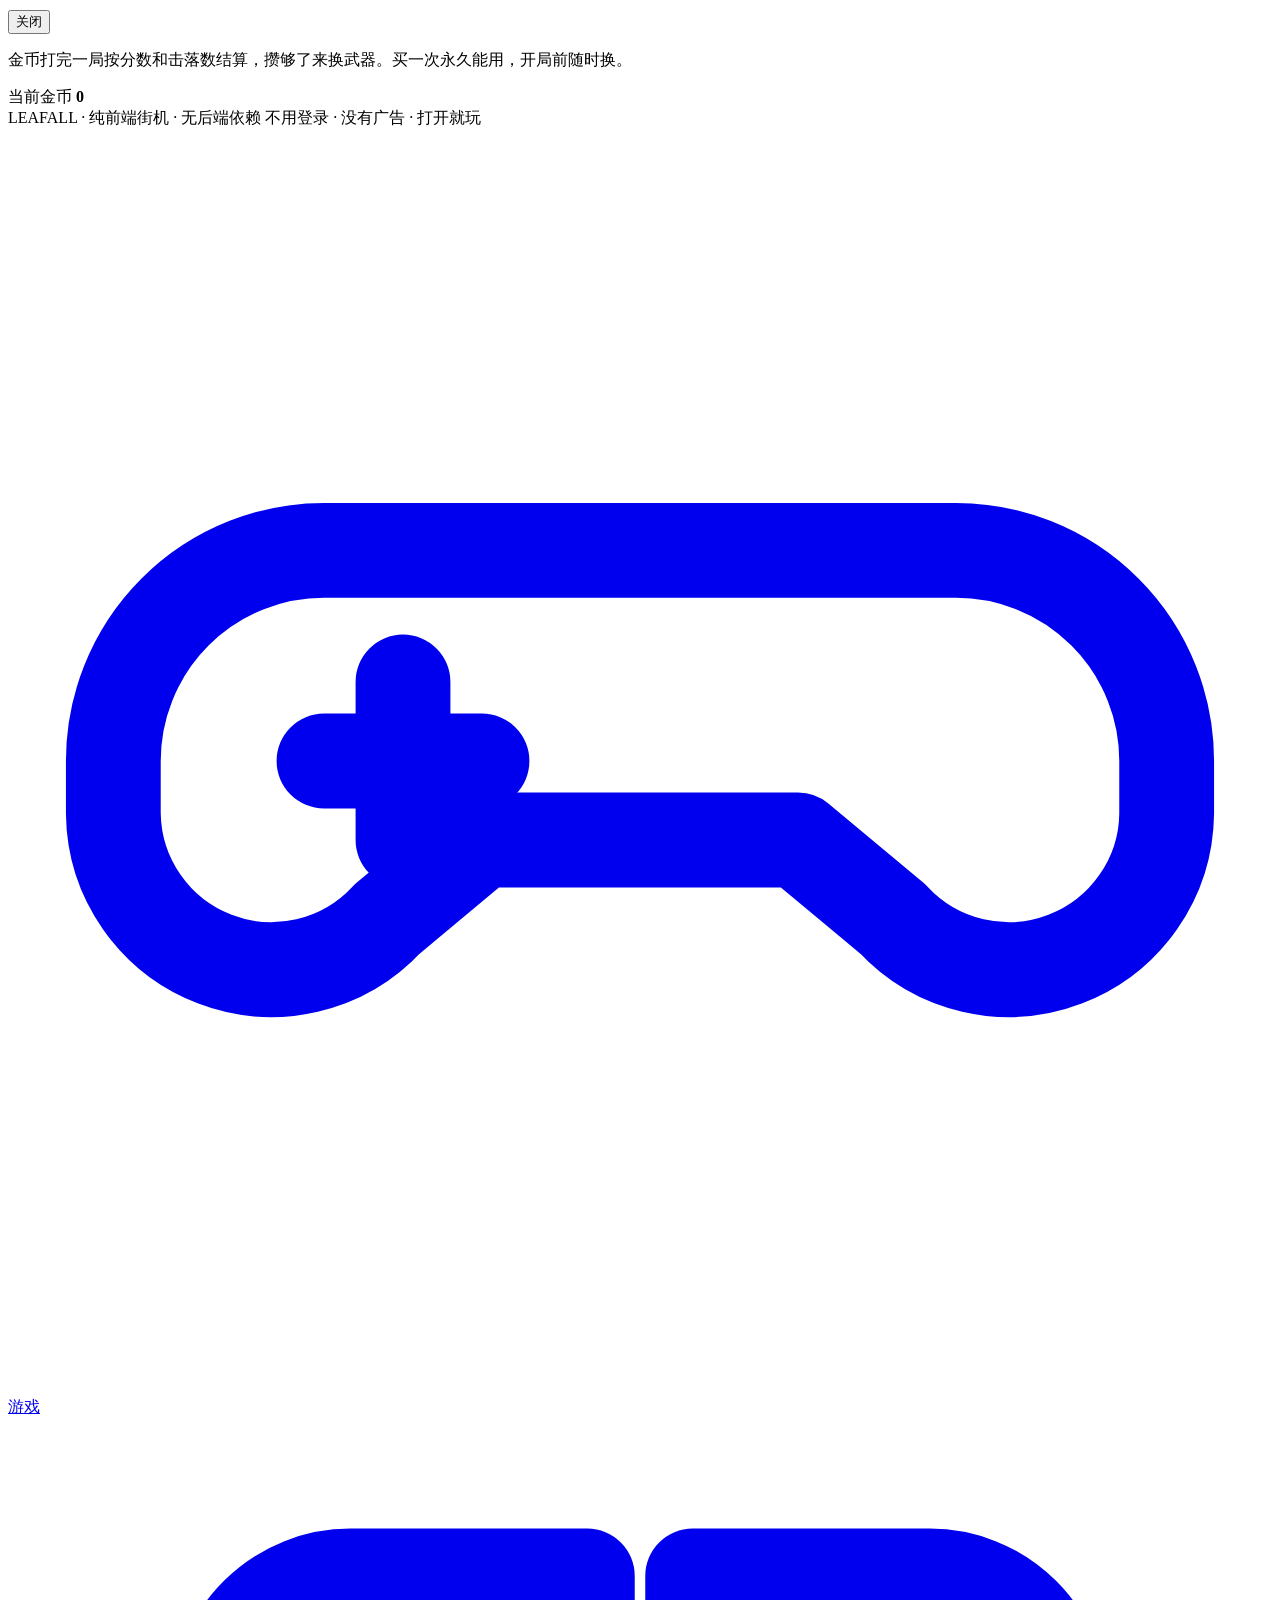
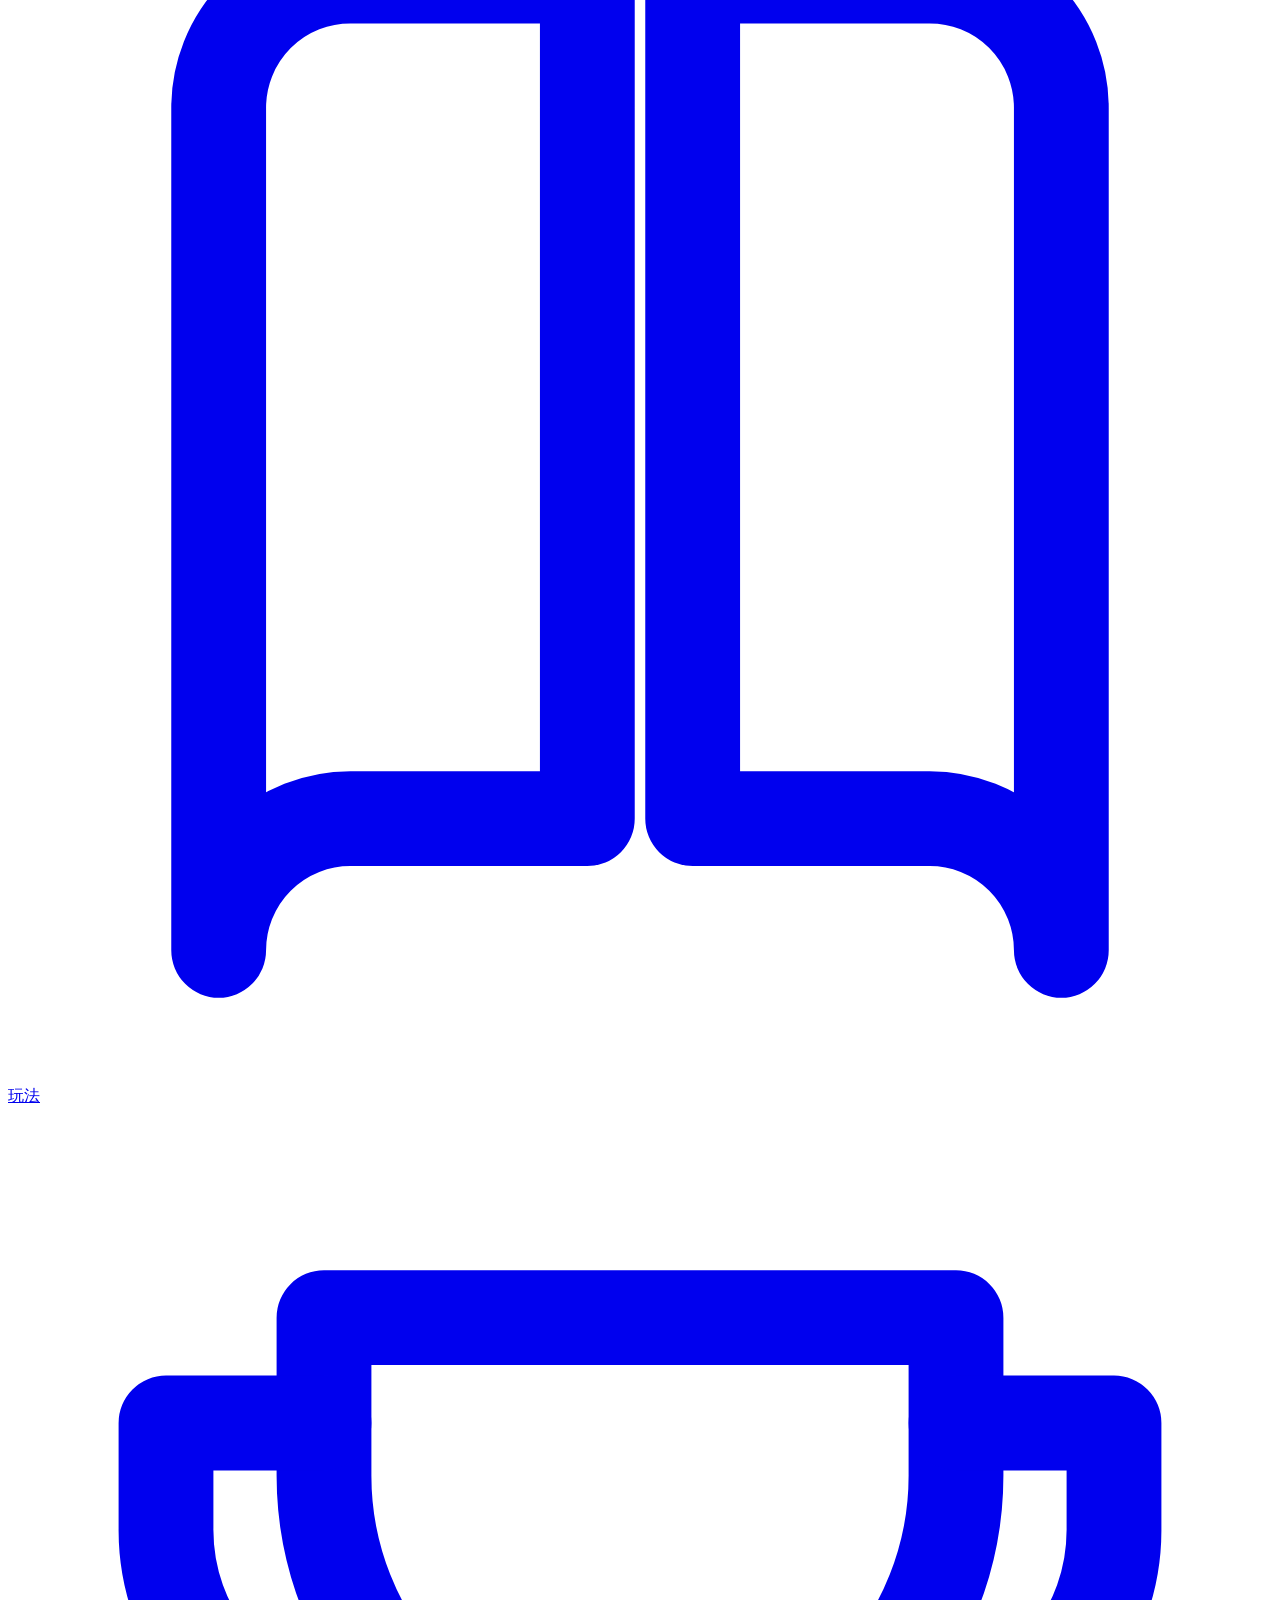
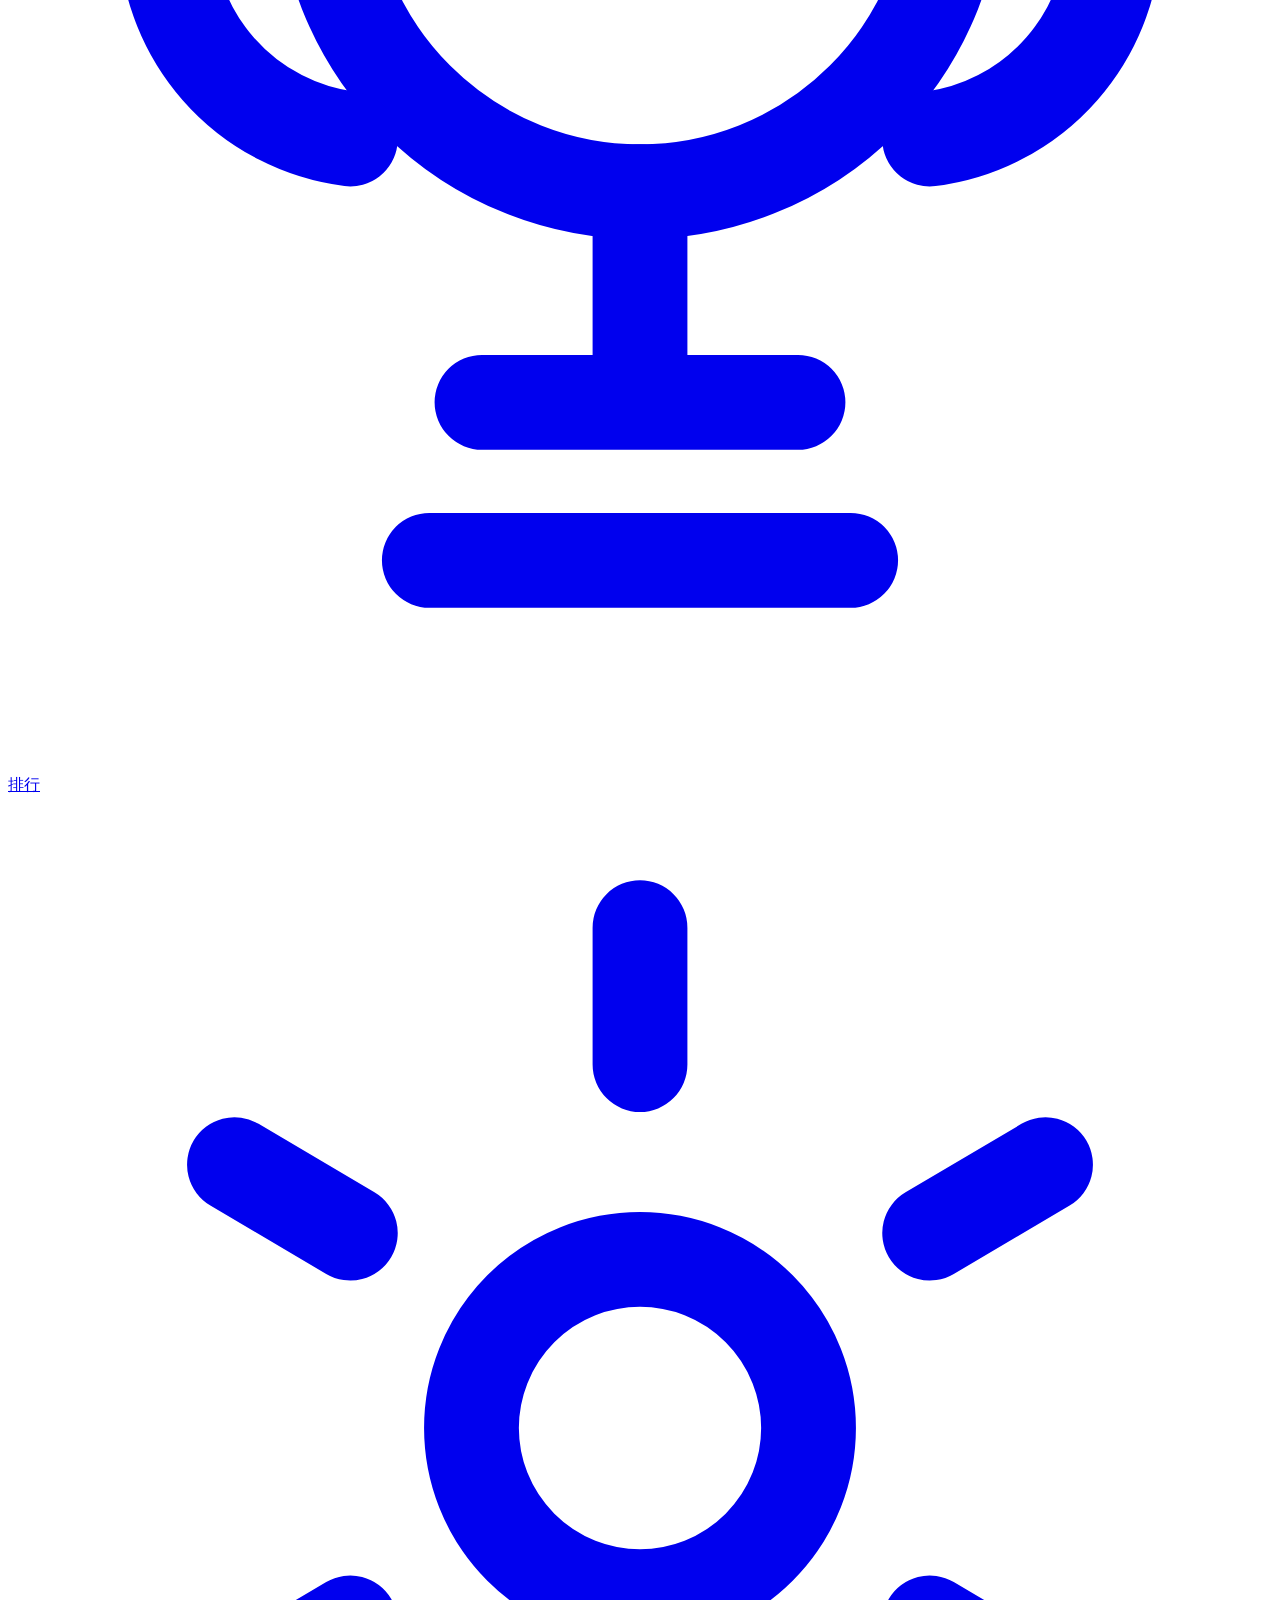
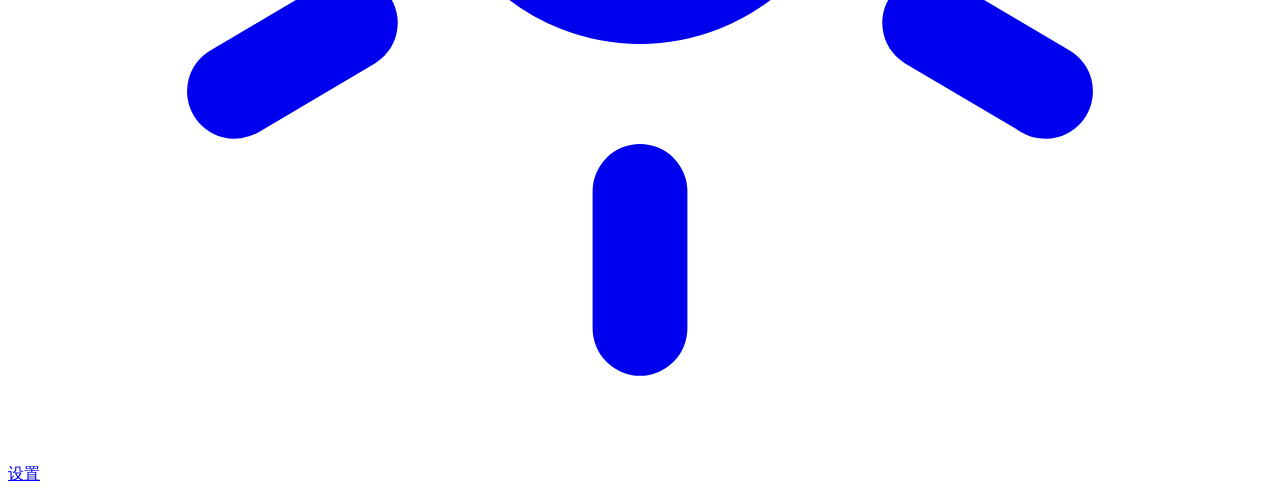
==== commit a70d6ae8: "site: sync published site" ====
--- a/index.html
+++ b/index.html
@@ -4,1207 +4,17 @@
 <meta charset="utf-8" />
 <meta name="viewport" content="width=device-width, initial-scale=1, viewport-fit=cover" />
 <title>LEAFALL 落叶秋游 · 一个秋日弹幕小游戏</title>
-<meta name="description" content="自己写的一个秋日弹幕小游戏：五关，六种小怪，最后一辆南瓜车。打开网页就能玩，成绩存在你自己浏览器里。" />
+<meta name="description" content="自己写的一个秋日弹幕小游戏：五关，八种小怪，最后一辆南瓜车。打开网页就能玩，成绩存在你自己浏览器里。" />
 <meta name="theme-color" content="#fdf4df" />
 <link rel="preconnect" href="https://miaoda.feishu.cn">
 <link rel="stylesheet" href="https://miaoda.feishu.cn/fonts/css2?family=Archivo:wght@500;700;900&amp;display=swap">
-<link rel="icon" type="image/png" href="[data-uri]" />
-<style>
-/* ============================================================
-   LEAFALL · 视觉层 v2
-   主题：夏日天台 / 天空与朱红。纸白底、藏青字、朱红点睛，
-   机台作深色屏幕嵌在画面下缘。
-   ============================================================ */
-
-:root {
-  --bar-h: 66px;
-  --paper: #fdf4df;
-  --paper-2: #fffaf0;
-  --paper-tint: #f9e8c3;
-  --ink: #46301a;
-  --ink-dim: #6d5634;
-  --ink-mute: #a38c66;
-  --line: rgba(74, 48, 24, 0.13);
-  --line-strong: rgba(74, 48, 24, 0.32);
-  --accent: #c0701f;
-  --accent2: #6d7a3f;
-  --danger: #bf5a2c;
-  --amber: #c98a2e;
-  --sky: #e2b463;
-  --mono: "Archivo", "Helvetica Neue", Arial, sans-serif;
-  --sans: -apple-system, BlinkMacSystemFont, "Segoe UI", "PingFang SC",
-    "Hiragino Sans GB", "Microsoft YaHei", "Noto Sans SC", sans-serif;
-  --radius: 4px;
-}
-
-* { box-sizing: border-box; }
-html { scroll-behavior: smooth; -webkit-text-size-adjust: 100%; }
-
-body {
-  margin: 0;
-  background: var(--paper);
-  color: var(--ink);
-  font-family: var(--sans);
-  font-size: 15.5px;
-  line-height: 1.75;
-  -webkit-font-smoothing: antialiased;
-  overflow-x: hidden;
-}
-
-/* 背景：顶部天空淡淡的一层，其余是纸 */
-.bg-layer {
-  position: fixed;
-  inset: 0;
-  z-index: -1;
-  pointer-events: none;
-  background: linear-gradient(180deg, #fbe9c3 0%, #fdf2d8 40%, #fdf4df 100%);
-}
-.bg-layer::after {
-  content: "";
-  position: absolute;
-  inset: 0;
-  opacity: 0.5;
-  background-image: radial-gradient(rgba(120, 82, 36, 0.06) 0.5px, transparent 0.5px);
-  background-size: 4px 4px;
-}
-
-/* ---------------- 顶栏 ---------------- */
-.topbar {
-  position: sticky;
-  top: 0;
-  z-index: 50;
-  display: flex;
-  align-items: center;
-  gap: 26px;
-  padding: 13px 40px;
-  background: linear-gradient(180deg, rgba(255, 252, 244, 0.60) 0%, rgba(251, 246, 236, 0.38) 100%);
-  -webkit-backdrop-filter: blur(18px) saturate(1.55);
-  backdrop-filter: blur(18px) saturate(1.55);
-  border-bottom: 1px solid rgba(255, 255, 255, 0.5);
-  box-shadow: 0 14px 30px -24px rgba(70, 48, 26, 0.55),
-              inset 0 1px 0 rgba(255, 255, 255, 0.55),
-              inset 0 -1px 0 rgba(95, 64, 42, 0.10);
-  transition: background 0.25s ease;
-}
-.topbar.is-scrolled {
-  background: linear-gradient(180deg, rgba(255, 252, 244, 0.82) 0%, rgba(251, 246, 236, 0.66) 100%);
-}
-@supports not ((backdrop-filter: blur(2px)) or (-webkit-backdrop-filter: blur(2px))) {
-  .topbar { background: rgba(251, 248, 242, 0.94); }
-}
-
-.brand {
-  display: flex;
-  align-items: center;
-  gap: 11px;
-  text-decoration: none;
-  color: var(--ink);
-}
-.brand-mark {
-  width: 40px; height: 40px;
-  border-radius: 50%;
-  overflow: hidden;
-  background: var(--paper-tint);
-  border: 1px solid rgba(95, 64, 42, 0.22);
-  box-shadow: 0 3px 10px -4px rgba(70, 48, 26, 0.5);
-  flex: 0 0 auto;
-}
-.brand-mark img { width: 100%; height: 100%; object-fit: cover; display: block; }
-.brand-text { display: flex; flex-direction: column; line-height: 1.15; padding-left: 4px; }
-.brand-text b {
-  font-family: var(--mono);
-  font-weight: 800;
-  font-size: 15px;
-  letter-spacing: 3px;
-}
-.brand-text i { font-style: normal; font-size: 11px; color: var(--ink-mute); letter-spacing: 4px; }
-
-.nav { display: flex; gap: 2px; margin-left: auto; }
-.nav a {
-  color: var(--ink-dim);
-  text-decoration: none;
-  font-size: 13.5px;
-  letter-spacing: 0.5px;
-  padding: 7px 13px;
-  border-bottom: 2px solid transparent;
-  transition: color 0.16s, border-color 0.16s;
-}
-.nav a:hover { color: var(--ink); border-bottom-color: var(--accent); }
-
-.top-actions { display: flex; gap: 8px; }
-.icon-btn {
-  width: 36px; height: 33px;
-  display: grid; place-items: center;
-  background: transparent;
-  border: 1px solid var(--line);
-  border-radius: 3px;
-  color: var(--ink-dim);
-  cursor: pointer;
-  transition: color 0.16s, border-color 0.16s;
-}
-.icon-btn:hover { color: var(--accent); border-color: var(--accent); }
-.icon-btn.off { color: var(--ink-mute); opacity: 0.6; }
-
-/* ---------------- 画面 ---------------- */
-.hero-photo {
-  position: relative;
-  margin-top: calc(-1 * var(--bar-h, 66px));
-  height: clamp(340px, 62vh, 690px);
-  overflow: hidden;
-  margin-bottom: -120px;
-}
-.hero-photo img {
-  width: 100%;
-  height: 100%;
-  object-fit: cover;
-  object-position: 50% 26%;
-  display: block;
-  filter: saturate(1.06) contrast(1.02) brightness(1.01);
-}
-.hero-photo::before {
-  content: "";
-  position: absolute;
-  inset: 0;
-  background:
-    linear-gradient(180deg, rgba(255, 214, 138, 0.26) 0%, rgba(214, 138, 66, 0.14) 48%, rgba(120, 84, 44, 0.14) 100%);
-  mix-blend-mode: multiply;
-  pointer-events: none;
-}
-.hero-photo::after {
-  content: "";
-  position: absolute;
-  left: 0; right: 0; bottom: 0;
-  height: 40%;
-  background: linear-gradient(180deg, rgba(253, 244, 223, 0) 0%, rgba(253, 244, 223, 0.5) 58%, var(--paper) 100%);
-  pointer-events: none;
-}
-.hero-photo::after {
-  content: "";
-  position: absolute;
-  inset: auto 0 0 0;
-  height: 56%;
-  background: linear-gradient(
-    180deg,
-    rgba(253, 244, 223, 0) 0%,
-    rgba(253, 244, 223, 0.46) 30%,
-    rgba(253, 244, 223, 0.88) 62%,
-    #fdf4df 92%,
-    #fdf4df 100%
-  );
-  pointer-events: none;
-}
-
-main { max-width: 1180px; margin: 0 auto; padding: 0 40px 100px; position: relative; z-index: 2; }
-
-.hero {
-  display: grid;
-  grid-template-columns: minmax(0, 1fr) 452px;
-  gap: 54px;
-  align-items: start;
-  padding: 150px 0 30px;
-}
-
-/* ---------------- 文案区 ---------------- */
-.kicker {
-  display: flex;
-  align-items: center;
-  gap: 10px;
-  font-size: 12px;
-  letter-spacing: 2px;
-  color: var(--accent);
-  margin-bottom: 22px;
-}
-.kicker .dot {
-  width: 16px; height: 2px;
-  background: var(--accent);
-}
-
-h1 {
-  margin: 0 0 10px;
-  font-family: var(--mono);
-  font-weight: 900;
-  font-size: clamp(50px, 6.4vw, 88px);
-  line-height: 0.9;
-  letter-spacing: -0.02em;
-  color: var(--ink);
-}
-h1 .h1-cn {
-  display: block;
-  font-family: var(--sans);
-  font-size: clamp(20px, 2.2vw, 27px);
-  letter-spacing: 9px;
-  font-weight: 600;
-  color: var(--accent);
-  margin-top: 16px;
-}
-
-.tagline {
-  color: var(--ink-dim);
-  font-size: 15px;
-  max-width: 30em;
-  margin: 0 0 26px;
-}
-
-.meta-row {
-  display: flex;
-  flex-wrap: wrap;
-  gap: 0;
-  border-top: 1px solid var(--line);
-  border-bottom: 1px solid var(--line);
-  padding: 16px 0;
-  margin-bottom: 26px;
-}
-.meta-row div {
-  padding: 0 26px;
-  border-right: 1px solid var(--line);
-}
-.meta-row div:first-child { padding-left: 0; }
-.meta-row div:last-child { border-right: 0; }
-.meta-row b {
-  display: block;
-  font-family: var(--mono);
-  font-weight: 700;
-  font-size: 25px;
-  color: var(--ink);
-  line-height: 1.2;
-}
-.meta-row span { font-size: 11.5px; color: var(--ink-mute); letter-spacing: 1px; }
-
-.hero-actions { display: flex; gap: 12px; align-items: center; margin-bottom: 22px; }
-
-.btn {
-  display: inline-flex;
-  align-items: center;
-  gap: 12px;
-  font-family: var(--sans);
-  font-size: 14px;
-  font-weight: 600;
-  letter-spacing: 1px;
-  padding: 12px 24px;
-  border-radius: 3px;
-  border: 1px solid var(--line-strong);
-  background: transparent;
-  color: var(--ink);
-  text-decoration: none;
-  cursor: pointer;
-  transition: background 0.16s, color 0.16s, border-color 0.16s;
-}
-.btn:hover { border-color: var(--accent); color: var(--accent); }
-.btn:active { transform: translateY(1px); }
-.btn.primary {
-  background: var(--accent);
-  border-color: var(--accent);
-  color: #fff9f5;
-}
-.btn.primary:hover { background: #a8301f; border-color: #a8301f; color: #fff9f5; }
-.btn .key {
-  font-family: var(--mono);
-  font-size: 10px;
-  font-weight: 500;
-  letter-spacing: 1px;
-  padding: 2px 6px;
-  border: 1px solid rgba(255, 255, 255, 0.45);
-  border-radius: 2px;
-  opacity: 0.85;
-}
-.btn.ghost { background: rgba(255, 255, 255, 0.7); }
-.btn.small { padding: 8px 14px; font-size: 12px; }
-
-.announce {
-  display: flex;
-  gap: 12px;
-  align-items: baseline;
-  font-size: 13px;
-  color: var(--ink-dim);
-  border-left: 3px solid var(--accent);
-  padding: 4px 0 4px 13px;
-  margin-bottom: 24px;
-  max-width: 34em;
-}
-.announce em {
-  font-style: normal;
-  color: var(--accent);
-  font-size: 11px;
-  letter-spacing: 2px;
-  white-space: nowrap;
-}
-
-.diff-row {
-  display: flex;
-  align-items: center;
-  gap: 10px;
-  font-size: 12px;
-  color: var(--ink-mute);
-  margin-bottom: 26px;
-}
-.diff-row .seg {
-  display: flex;
-  border: 1px solid var(--line);
-  border-radius: 3px;
-  overflow: hidden;
-  background: rgba(255, 255, 255, 0.7);
-}
-.diff-row button {
-  background: transparent;
-  border: 0;
-  color: var(--ink-dim);
-  font-family: var(--sans);
-  font-size: 12.5px;
-  padding: 6px 15px;
-  cursor: pointer;
-  transition: background 0.16s, color 0.16s;
-}
-.diff-row button:hover { color: var(--ink); background: var(--paper-tint); }
-.diff-row button[aria-pressed="true"] {
-  background: var(--ink);
-  color: #f7fbfd;
-}
-
-/* ---------------- 机台 ---------------- */
-.cabinet {
-  position: relative;
-  border-radius: 8px;
-  background: #0d1c27;
-  padding: 9px;
-  box-shadow:
-    0 0 0 7px #ffffff,
-    0 0 0 8px var(--line),
-    0 46px 70px -32px rgba(74, 48, 24, 0.55);
-}
-.hud {
-  display: flex;
-  align-items: center;
-  gap: 15px;
-  padding: 8px 11px 10px;
-  border-bottom: 1px solid rgba(255, 255, 255, 0.11);
-}
-.hud-block { display: flex; flex-direction: column; gap: 2px; }
-.hud-block span {
-  font-size: 9px;
-  letter-spacing: 1.6px;
-  color: #7c93a4;
-  font-family: var(--mono);
-  font-weight: 500;
-}
-.hud-block b {
-  font-family: var(--mono);
-  font-weight: 700;
-  font-size: 15px;
-  letter-spacing: 0.5px;
-  color: #eef6fa;
-  line-height: 1.15;
-}
-.hud-block b.accent { color: #e9b95c; }
-.hud-block b.cyan { color: #b96a24; }
-.hud-grow { flex: 1; }
-.hud-block.right { align-items: flex-end; }
-
-.hearts { display: flex; gap: 4px; align-items: center; height: 18px; }
-.heart {
-  width: 12px; height: 12px;
-  background: #ef6a5a;
-  clip-path: polygon(50% 100%, 0 45%, 0 18%, 50% 0, 100% 18%, 100% 45%);
-  transition: background 0.2s;
-}
-.heart.empty { background: rgba(255, 255, 255, 0.18); }
-
-.shield-pips { display: flex; gap: 3px; align-items: center; height: 18px; }
-.pip { width: 8px; height: 8px; border-radius: 50%; border: 1.5px solid rgba(134, 211, 242, 0.45); }
-.pip.on { background: #d8a85e; border-color: #c48a3a; }
-
-.screen {
-  position: relative;
-  border-radius: 4px;
-  overflow: hidden;
-  background: #050c11;
-  margin-top: 8px;
-  isolation: isolate;
-}
-#game {
-  display: block;
-  width: 100%;
-  height: auto;
-  aspect-ratio: 480 / 720;
-  touch-action: none;
-  cursor: crosshair;
-}
-
-/* 扫描线 + 暗角 */
-.scan {
-  position: absolute;
-  inset: 0;
-  pointer-events: none;
-  background: repeating-linear-gradient(
-    180deg,
-    rgba(255, 255, 255, 0.028) 0px,
-    rgba(255, 255, 255, 0.028) 1px,
-    transparent 1px, transparent 3px
-  );
-  mix-blend-mode: overlay;
-}
-.vignette {
-  position: absolute;
-  inset: 0;
-  pointer-events: none;
-  background: radial-gradient(circle at 50% 45%, transparent 52%, rgba(0, 0, 0, 0.42) 100%);
-}
-
-/* 进度 / Boss 条 */
-.stagebar {
-  display: flex;
-  align-items: center;
-  gap: 10px;
-  padding: 10px 11px 3px;
-}
-.stagebar .label {
-  font-family: var(--mono);
-  font-weight: 500;
-  font-size: 10px;
-  letter-spacing: 1.2px;
-  color: #8a6a45;
-  white-space: nowrap;
-}
-.track {
-  flex: 1; height: 3px;
-  background: rgba(255, 255, 255, 0.12);
-  border-radius: 99px;
-  overflow: hidden;
-  position: relative;
-}
-.track i { display: block; height: 100%; width: 0%; background: #c0701f; transition: width 0.25s linear; }
-.track.boss { height: 5px; }
-.track.boss i { background: #bf5a2c; }
-
-.cabinet-foot {
-  display: flex;
-  align-items: center;
-  gap: 10px;
-  padding: 9px 11px 2px;
-  font-family: var(--mono);
-  font-weight: 500;
-  font-size: 10px;
-  letter-spacing: 0.8px;
-  color: #8a6a45;
-}
-.cabinet-foot .spacer { flex: 1; }
-.cabinet-foot button {
-  background: transparent;
-  border: 1px solid rgba(95, 64, 42, 0.3);
-  color: #6d5634;
-  border-radius: 3px;
-  padding: 4px 9px;
-  font-family: var(--sans);
-  font-size: 10.5px;
-  letter-spacing: 0.5px;
-  cursor: pointer;
-  transition: color 0.16s, border-color 0.16s;
-}
-.cabinet-foot button:hover { color: var(--ink); border-color: var(--accent); }
-
-/* 技能条 */
-.skillbar {
-  display: grid;
-  grid-template-columns: repeat(5, 1fr);
-  gap: 7px;
-  padding: 4px 11px 6px;
-}
-.skill {
-  display: flex;
-  flex-direction: column;
-  align-items: flex-start;
-  gap: 2px;
-  min-height: 40px;
-  padding: 5px 8px 6px;
-  background: var(--paper-2);
-  border: 1px solid rgba(95, 64, 42, 0.3);
-  border-radius: 7px;
-  cursor: pointer;
-  text-align: left;
-  transition: border-color 0.15s, background 0.15s, transform 0.08s;
-}
-.skill .sname {
-  font-family: var(--sans);
-  font-size: 11.5px;
-  font-weight: 700;
-  color: var(--ink);
-  letter-spacing: 0.3px;
-  white-space: nowrap;
-}
-.skill .scd {
-  font-family: var(--mono);
-  font-size: 9.5px;
-  letter-spacing: 0.6px;
-  color: var(--accent);
-  white-space: nowrap;
-}
-.skill:hover:not(:disabled) { border-color: var(--accent); }
-.skill:active:not(:disabled) { transform: translateY(1px); }
-.skill.cooling { background: var(--paper-tint); border-color: rgba(95, 64, 42, 0.22); }
-.skill.cooling .sname { color: var(--ink-dim); }
-.skill.cooling .scd { color: #a1591e; }
-.skill:disabled { cursor: default; }
-
-/* 按键设置 */
-.keys-modal {
-  position: fixed;
-  inset: 0;
-  z-index: 400;
-  display: none;
-  align-items: center;
-  justify-content: center;
-  padding: 18px;
-  background: rgba(70, 48, 26, 0.42);
-  backdrop-filter: blur(3px);
-}
-.keys-modal.show { display: flex; }
-.keys-card {
-  width: 100%;
-  max-width: 420px;
-  max-height: 86vh;
-  overflow: auto;
-  background: var(--paper-2);
-  border: 1px solid rgba(95, 64, 42, 0.28);
-  border-radius: 12px;
-  padding: 16px 18px 14px;
-  box-shadow: 0 24px 60px -24px rgba(70, 48, 26, 0.6);
-}
-.keys-head { display: flex; align-items: baseline; justify-content: space-between; gap: 12px; }
-.keys-head h3 { margin: 0; font-size: 17px; color: var(--ink); }
-.keys-head button {
-  background: transparent;
-  border: 1px solid rgba(95, 64, 42, 0.3);
-  color: var(--ink-dim);
-  border-radius: 6px;
-  padding: 5px 10px;
-  font-size: 12px;
-  cursor: pointer;
-}
-.keys-tip { margin: 8px 0 12px; font-size: 12.5px; line-height: 1.6; color: var(--ink-mute); }
-.keys-grid { display: grid; grid-template-columns: 1fr 1fr; gap: 8px; }
-.key-row {
-  display: flex;
-  align-items: center;
-  justify-content: space-between;
-  gap: 8px;
-  min-height: 46px;
-  padding: 6px 10px;
-  background: var(--paper);
-  border: 1px solid rgba(95, 64, 42, 0.22);
-  border-radius: 8px;
-  cursor: pointer;
-  font-family: var(--sans);
-  font-size: 12.5px;
-  color: var(--ink);
-  text-align: left;
-}
-.key-row:hover { border-color: var(--accent); }
-.key-row.listening { border-color: var(--accent); background: var(--paper-tint); }
-.key-row .kval {
-  font-family: var(--mono);
-  font-size: 11px;
-  letter-spacing: 0.4px;
-  color: var(--accent);
-  border: 1px solid rgba(192, 112, 31, 0.4);
-  border-radius: 5px;
-  padding: 3px 7px;
-  min-width: 34px;
-  text-align: center;
-  white-space: nowrap;
-}
-.key-row.listening .kval { color: #fffaf0; background: var(--accent); border-color: var(--accent); }
-.keys-foot { display: flex; align-items: center; gap: 10px; margin-top: 12px; }
-.keys-foot .msg { flex: 1; font-size: 11.5px; color: var(--accent); min-height: 16px; }
-.keys-foot button {
-  background: transparent;
-  border: 1px solid rgba(95, 64, 42, 0.3);
-  color: var(--ink-dim);
-  border-radius: 6px;
-  padding: 6px 11px;
-  font-size: 12px;
-  cursor: pointer;
-}
-.keys-foot button:hover { border-color: var(--accent); color: var(--accent); }
-
-/* 小卖部 */
-.coin-pill {
-  display: inline-block;
-  margin-left: 6px;
-  padding: 1px 7px;
-  border-radius: 999px;
-  background: rgba(192, 112, 31, 0.12);
-  color: var(--accent);
-  font-size: 11px;
-  font-family: var(--mono);
-}
-.shop-card { max-width: 560px; }
-.shop-balance {
-  display: flex;
-  align-items: baseline;
-  gap: 8px;
-  margin-bottom: 10px;
-  padding: 8px 12px;
-  border-radius: 8px;
-  background: var(--paper-tint);
-  font-size: 12px;
-  color: var(--ink-dim);
-}
-.shop-balance b { font-family: var(--mono); font-size: 20px; color: var(--accent); }
-.shop-grid { display: grid; grid-template-columns: 1fr; gap: 9px; }
-.shop-item {
-  padding: 10px 12px;
-  border: 1px solid rgba(95, 64, 42, 0.24);
-  border-radius: 9px;
-  background: var(--paper);
-}
-.shop-item.on { border-color: var(--accent); background: #fff6e4; }
-.si-head { display: flex; align-items: baseline; justify-content: space-between; gap: 10px; }
-.si-head b { font-size: 14px; color: var(--ink); }
-.si-price { font-size: 12px; font-family: var(--mono); color: var(--accent); }
-.si-desc { margin: 5px 0 8px; font-size: 12.5px; line-height: 1.6; color: var(--ink-mute); }
-.si-btn {
-  width: 100%;
-  min-height: 38px;
-  border: 1px solid rgba(95, 64, 42, 0.3);
-  border-radius: 7px;
-  background: var(--paper-2);
-  color: var(--ink);
-  font-size: 13px;
-  cursor: pointer;
-}
-.si-btn:hover:not(:disabled) { border-color: var(--accent); color: var(--accent); }
-.si-btn:disabled { opacity: 0.5; cursor: not-allowed; }
-@media (min-width: 620px) { .shop-grid { grid-template-columns: 1fr 1fr; } }
-
-/* ---------------- 覆盖层（游戏内 UI，保持深色） ---------------- */
-.overlay {
-  position: absolute;
-  inset: 0;
-  display: none;
-  flex-direction: column;
-  align-items: center;
-  justify-content: center;
-  padding: 24px;
-  background: rgba(5, 12, 17, 0.9);
-  backdrop-filter: blur(3px);
-  z-index: 5;
-  text-align: center;
-  animation: fade 0.18s ease-out;
-}
-.overlay.show { display: flex; }
-@keyframes fade { from { opacity: 0; } to { opacity: 1; } }
-
-.overlay .ov-kicker {
-  font-family: var(--mono);
-  font-weight: 500;
-  font-size: 10px;
-  letter-spacing: 2.4px;
-  color: #f0c27a;
-  margin-bottom: 10px;
-}
-.overlay h2 {
-  font-family: var(--sans);
-  font-weight: 700;
-  font-size: 28px;
-  margin: 0 0 8px;
-  letter-spacing: 2px;
-  color: #f0f7fa;
-}
-.overlay h2.danger { color: #ef6a5a; }
-.overlay h2.win { color: #e9b95c; }
-.overlay p.sub { color: #a9bcc9; font-size: 13px; max-width: 20em; margin: 0 0 18px; }
-
-.keys-hint {
-  display: grid;
-  grid-template-columns: auto auto;
-  gap: 7px 16px;
-  font-size: 12px;
-  color: #a9bcc9;
-  margin-bottom: 20px;
-  text-align: left;
-}
-.keys-hint kbd {
-  background: rgba(255, 255, 255, 0.07);
-  border: 1px solid rgba(255, 255, 255, 0.16);
-  border-radius: 2px;
-  padding: 1px 7px;
-  color: #eef6fa;
-  font-family: var(--mono);
-  font-size: 10.5px;
-}
-
-.result-grid {
-  display: grid;
-  grid-template-columns: repeat(4, minmax(0, 1fr));
-  gap: 0;
-  width: 100%;
-  max-width: 360px;
-  margin-bottom: 18px;
-  border: 1px solid rgba(255, 255, 255, 0.14);
-}
-.result-cell { padding: 8px 6px; border-right: 1px solid rgba(255, 255, 255, 0.1); }
-.result-cell:last-child { border-right: 0; }
-.result-cell span {
-  display: block;
-  font-size: 9px;
-  letter-spacing: 1.2px;
-  color: #7c93a4;
-  font-family: var(--mono);
-  font-weight: 500;
-}
-.result-cell b { font-family: var(--mono); font-size: 15px; color: #eef6fa; font-weight: 700; }
-
-.name-row { display: flex; gap: 8px; margin-bottom: 16px; width: 100%; max-width: 320px; }
-.name-row input {
-  flex: 1;
-  min-width: 0;
-  background: rgba(255, 255, 255, 0.06);
-  border: 1px solid rgba(255, 255, 255, 0.18);
-  border-radius: 3px;
-  color: #eef6fa;
-  padding: 9px 12px;
-  font-size: 12.5px;
-  font-family: var(--sans);
-  outline: none;
-}
-.name-row input:focus { border-color: #c0701f; }
-.name-row input::placeholder { color: #7c93a4; }
-
-.ov-actions { display: flex; flex-wrap: wrap; gap: 10px; justify-content: center; }
-
-/* 升级面板 */
-.overlay.upgrade { justify-content: center; padding: 22px 18px; overflow-y: auto; }
-.upg-head {
-  display: flex;
-  width: 100%;
-  align-items: baseline;
-  justify-content: space-between;
-  margin-bottom: 4px;
-}
-.upg-head h2 { font-size: 19px; margin: 0; letter-spacing: 1px; }
-.upg-head .alloy { font-family: var(--mono); font-weight: 700; font-size: 13px; color: #e9b95c; }
-.upg-grid { display: grid; grid-template-columns: 1fr 1fr; gap: 8px; width: 100%; margin: 12px 0; }
-.upg-card {
-  text-align: left;
-  border: 1px solid rgba(255, 255, 255, 0.14);
-  border-radius: 4px;
-  background: rgba(255, 255, 255, 0.035);
-  padding: 10px 11px;
-  cursor: pointer;
-  transition: border-color 0.16s, background 0.16s;
-  font-family: var(--sans);
-  color: #eef6fa;
-}
-.upg-card:hover:not(:disabled) { border-color: #e0b064; background: rgba(224, 176, 100, 0.1); }
-.upg-card:disabled { opacity: 0.4; cursor: not-allowed; }
-.upg-card .upg-name { display: flex; justify-content: space-between; align-items: center; gap: 8px; font-size: 13px; font-weight: 600; }
-.upg-card .upg-name .lv { font-family: var(--mono); font-weight: 500; font-size: 10px; color: #86d3f2; }
-.upg-card .upg-desc { display: block; font-size: 11px; color: #a9bcc9; line-height: 1.55; margin: 5px 0 8px; }
-.upg-card .upg-cost { display: block; font-family: var(--mono); font-weight: 500; font-size: 11px; color: #e9b95c; }
-.upg-card .upg-cost.insufficient { color: #ef6a5a; }
-.upg-card .upg-cost.maxed { color: #7c93a4; }
-.upg-pips { display: flex; gap: 3px; margin-top: 8px; }
-.upg-pips i { width: 14px; height: 3px; background: rgba(255, 255, 255, 0.16); }
-.upg-pips i.on { background: #e0b064; }
-
-/* ---------------- 说明 / 排行榜 ---------------- */
-.section-head {
-  display: flex;
-  align-items: baseline;
-  gap: 18px;
-  padding: 76px 0 18px;
-  border-bottom: 1px solid var(--line);
-  margin-bottom: 30px;
-}
-.section-head h2 {
-  margin: 0;
-  font-family: var(--sans);
-  font-size: 30px;
-  font-weight: 700;
-  letter-spacing: 3px;
-  color: var(--ink);
-}
-.section-head span { font-size: 12px; letter-spacing: 1px; color: var(--ink-mute); }
-.section-head .line { flex: 1; }
-
-.cards { display: grid; grid-template-columns: repeat(3, minmax(0, 1fr)); gap: 34px; }
-.card {
-  border-top: 2px solid var(--ink);
-  padding: 22px 0 0;
-  background: none;
-}
-.card .idx {
-  display: block;
-  font-family: var(--sans);
-  font-size: 11.5px;
-  color: var(--accent);
-  letter-spacing: 1.5px;
-  margin-bottom: 12px;
-}
-.card h3 { font-size: 17px; margin: 0 0 10px; font-weight: 700; letter-spacing: 0.5px; }
-.card p { font-size: 13.5px; color: var(--ink-dim); margin: 0; line-height: 1.85; }
-.card kbd {
-  font-family: var(--mono);
-  font-size: 10.5px;
-  border: 1px solid var(--line);
-  background: var(--paper-2);
-  border-radius: 2px;
-  padding: 1px 5px;
-  color: var(--ink);
-}
-
-.board-wrap { display: grid; grid-template-columns: 1fr 300px; gap: 28px; align-items: start; }
-.board { border: 1px solid var(--line); background: var(--paper-2); }
-.board table { width: 100%; border-collapse: collapse; font-size: 13.5px; }
-.board thead th {
-  text-align: left;
-  font-family: var(--sans);
-  font-size: 11.5px;
-  letter-spacing: 1px;
-  color: var(--ink-mute);
-  font-weight: 600;
-  padding: 12px 14px;
-  border-bottom: 1px solid var(--line);
-  background: var(--paper-tint);
-}
-.board td { padding: 11px 14px; border-bottom: 1px solid rgba(74, 48, 24, 0.07); }
-.board td.num, .board th.num { font-family: var(--mono); }
-.board tbody tr:hover { background: #fafcfe; }
-.board .rank { width: 46px; color: var(--ink-mute); font-family: var(--mono); }
-.board .rank.top1 { color: var(--accent); font-weight: 700; }
-.board .empty-row td { color: var(--ink-mute); text-align: center; padding: 28px; font-size: 12.5px; }
-.board .score { color: var(--accent); font-family: var(--mono); font-weight: 700; }
-
-.board-aside {
-  border: 1px solid var(--line);
-  padding: 20px;
-  background: var(--paper-2);
-}
-.board-aside h3 { font-size: 14px; margin: 0 0 10px; font-weight: 700; letter-spacing: 1px; }
-.board-aside p { font-size: 12.5px; color: var(--ink-dim); margin: 0 0 14px; line-height: 1.8; }
-.stat-line {
-  display: flex;
-  justify-content: space-between;
-  font-size: 12px;
-  color: var(--ink-mute);
-  padding: 8px 0;
-  border-bottom: 1px solid rgba(74, 48, 24, 0.09);
-}
-.stat-line b { color: var(--ink); font-family: var(--mono); }
-
-footer {
-  border-top: 1px solid var(--line);
-  margin-top: 80px;
-  padding: 26px 0;
-  font-size: 11.5px;
-  letter-spacing: 0.5px;
-  color: var(--ink-mute);
-  display: flex;
-  justify-content: space-between;
-  gap: 20px;
-  flex-wrap: wrap;
-}
-
-/* ---------------- 配置后台 ---------------- */
-.gate { padding: 26px 0 10px; }
-.gate-card {
-  width: 100%;
-  max-width: 440px;
-  border: 1px solid var(--line);
-  background: var(--paper-2);
-  padding: 32px 28px;
-  margin: 0 auto;
-  box-shadow: 0 30px 60px -40px rgba(74, 48, 24, 0.45);
-}
-.gate-title { font-family: var(--sans); font-size: 24px; font-weight: 700; margin: 0 0 8px; letter-spacing: 2px; }
-.gate-sub { color: var(--ink-dim); font-size: 13px; margin: 0 0 20px; }
-.gate-row { display: flex; gap: 10px; }
-.gate-row input {
-  flex: 1;
-  min-width: 0;
-  background: var(--paper-2);
-  border: 1px solid var(--line-strong);
-  color: var(--ink);
-  border-radius: 3px;
-  padding: 12px 14px;
-  font-size: 14px;
-  letter-spacing: 1px;
-  outline: none;
-  font-family: var(--sans);
-}
-.gate-row input:focus { border-color: var(--accent); }
-.gate-err { color: var(--accent); font-size: 12px; min-height: 18px; margin: 8px 0 0; }
-.gate-note { color: var(--ink-mute); font-size: 12px; margin: 8px 0 0; line-height: 1.7; }
-.gate-note code, code { font-family: var(--mono); color: var(--accent2); font-size: 11.5px; }
-
-.admin-note {
-  border: 1px solid var(--line);
-  border-left: 3px solid var(--amber);
-  background: #fdf6e8;
-  padding: 13px 16px;
-  font-size: 13px;
-  color: #6d5a35;
-  margin-bottom: 26px;
-  line-height: 1.8;
-}
-.admin-note b { color: var(--amber); }
-.admin-note em { font-style: normal; color: var(--ink); }
-
-.cfg-group { margin-bottom: 34px; }
-.cfg-group h3 {
-  font-size: 14px;
-  font-weight: 700;
-  letter-spacing: 1px;
-  margin: 0 0 12px;
-  display: flex;
-  gap: 10px;
-  align-items: baseline;
-}
-.cfg-group h3 span { font-size: 11px; color: var(--ink-mute); font-weight: 400; letter-spacing: 0.5px; }
-
-.cfg-table {
-  width: 100%;
-  border-collapse: collapse;
-  border: 1px solid var(--line);
-  background: var(--paper-2);
-}
-.cfg-table thead th {
-  text-align: left;
-  font-size: 11.5px;
-  letter-spacing: 1px;
-  color: var(--ink-mute);
-  font-weight: 600;
-  padding: 10px 14px;
-  border-bottom: 1px solid var(--line);
-  background: var(--paper-tint);
-}
-.cfg-table td { padding: 10px 14px; border-bottom: 1px solid rgba(74, 48, 24, 0.07); vertical-align: middle; }
-.cfg-table td.key { width: 210px; }
-.cfg-table td.key code { color: var(--accent2); }
-.cfg-table td.label { width: 220px; color: var(--ink-dim); font-size: 13px; }
-.cfg-table td.num { font-family: var(--mono); }
-.cfg-table input[type="text"],
-.cfg-table select,
-.cfg-table textarea {
-  width: 100%;
-  background: var(--paper-2);
-  border: 1px solid var(--line);
-  color: var(--ink);
-  border-radius: 3px;
-  padding: 8px 10px;
-  font-family: var(--sans);
-  font-size: 13px;
-  outline: none;
-  resize: vertical;
-}
-.cfg-table input[type="text"]:focus,
-.cfg-table select:focus,
-.cfg-table textarea:focus { border-color: var(--accent2); }
-.cfg-table input[readonly] { color: var(--ink-mute); cursor: not-allowed; background: #f7f9fb; }
-
-.color-wrap { display: flex; align-items: center; gap: 10px; }
-.color-wrap input[type="color"] {
-  width: 42px; height: 30px;
-  border: 1px solid var(--line);
-  border-radius: 2px;
-  background: transparent;
-  padding: 2px;
-  cursor: pointer;
-}
-
-.switch { position: relative; display: inline-block; width: 44px; height: 24px; cursor: pointer; }
-.switch input { position: absolute; opacity: 0; width: 100%; height: 100%; margin: 0; cursor: pointer; }
-.switch span {
-  position: absolute;
-  inset: 0;
-  border-radius: 99px;
-  background: #e7edf2;
-  border: 1px solid var(--line);
-  transition: background 0.18s, border-color 0.18s;
-}
-.switch span::after {
-  content: "";
-  position: absolute;
-  width: 16px; height: 16px;
-  border-radius: 50%;
-  background: #fff;
-  box-shadow: 0 1px 2px rgba(74, 48, 24, 0.3);
-  top: 3px; left: 3px;
-  transition: left 0.18s;
-}
-.switch input:checked + span { background: var(--ink); border-color: var(--ink); }
-.switch input:checked + span::after { left: 23px; }
-
-.admin-actions { display: flex; flex-wrap: wrap; gap: 10px; align-items: center; margin-top: 6px; }
-.save-msg { font-size: 12px; color: var(--accent); letter-spacing: 0.5px; }
-
-.pwd-form { display: flex; flex-wrap: wrap; gap: 10px; align-items: center; }
-.pwd-form input {
-  flex: 1 1 190px;
-  background: var(--paper-2);
-  border: 1px solid var(--line);
-  color: var(--ink);
-  border-radius: 3px;
-  padding: 9px 12px;
-  font-size: 13px;
-  outline: none;
-  font-family: var(--sans);
-}
-.pwd-form input:focus { border-color: var(--accent); }
-
-/* 任务线 */
-.mission-log {
-  margin-top: 4px;
-  border: 1px solid var(--line);
-  overflow: hidden;
-  background: var(--paper-2);
-  max-width: 520px;
-}
-.mission-head {
-  display: flex;
-  justify-content: space-between;
-  align-items: center;
-  padding: 10px 14px;
-  border-bottom: 1px solid var(--line);
-  font-size: 11.5px;
-  letter-spacing: 1px;
-  color: var(--ink-mute);
-  background: var(--paper-tint);
-}
-.mission-head span:last-child { color: var(--accent); font-family: var(--mono); }
-.mission-log ol { list-style: none; margin: 0; padding: 0; }
-.mission-log li {
-  display: flex;
-  align-items: center;
-  gap: 12px;
-  padding: 8px 14px;
-  border-bottom: 1px solid rgba(74, 48, 24, 0.07);
-  font-size: 12px;
-  color: var(--ink-dim);
-}
-.mission-log li:last-child { border-bottom: 0; }
-.mission-log li .code { color: var(--ink-mute); width: 30px; font-family: var(--mono); }
-.mission-log li .nm { flex: 1; color: var(--ink); font-size: 13px; }
-.mission-log li .tag {
-  font-size: 10px;
-  letter-spacing: 1px;
-  padding: 2px 7px;
-  border: 1px solid var(--line);
-  color: var(--ink-mute);
-}
-.mission-log li .tag.boss { color: var(--accent); border-color: rgba(192, 112, 31, 0.42); }
-.mission-log li .tag.clear { color: #3f7a46; border-color: rgba(63, 122, 70, 0.35); background: rgba(63, 122, 70, 0.07); }
-.mission-log li.boss-row { background: #fbefd4; }
-
-.hud-none { font-size: 9px; color: #7c93a4; height: 18px; display: flex; align-items: center; font-family: var(--mono); }
-.upg-sub { text-align: left; max-width: none; margin: 0 0 4px; }
-.upg-tip { font-size: 10.5px; color: #7c93a4; margin: 10px 0 0; letter-spacing: 0.3px; }
-.new-best { color: #e9b95c; margin-bottom: 10px; font-weight: 600; }
-
-/* ---------------- 画面适配（基础断点） ---------------- */
-@media (max-width: 1040px) {
-  .hero { grid-template-columns: minmax(0, 1fr); gap: 34px; padding-top: 120px; }
-  .cabinet { max-width: 470px; margin: 0 auto; }
-  .board-wrap { grid-template-columns: 1fr; }
-  .cards { grid-template-columns: 1fr 1fr; }
-  .cards > .card:last-child:nth-child(odd) { grid-column: 1 / -1; }
-}
-
-@media (max-width: 720px) {
-  .topbar { padding: 10px 16px; gap: 14px; }
-  .nav { display: none; }
-  main { padding: 0 18px 60px; }
-  .hero-photo { height: 300px; margin-bottom: 0; }
-  .hero-photo img { object-position: 50% 42%; }
-  .hero { padding-top: 26px; }
-  h1 { font-size: 44px; }
-  h1 .h1-cn { letter-spacing: 6px; }
-  .meta-row div { padding: 0 16px; }
-  .cards { grid-template-columns: 1fr; gap: 26px; }
-  .section-head { padding-top: 52px; }
-  .section-head h2 { font-size: 24px; letter-spacing: 2px; }
-  .result-grid { grid-template-columns: 1fr 1fr; }
-  .upg-grid { grid-template-columns: 1fr; }
-  .cabinet { padding: 6px; box-shadow: 0 0 0 5px #fff, 0 0 0 6px var(--line), 0 30px 50px -28px rgba(74, 48, 24, 0.5); }
-  .hud { gap: 8px; padding: 6px 8px 8px; }
-  .hud-block b { font-size: 12px; }
-}
-
-
-
-/* ================= 机台转晴：藏青机框 + 纸白面板 ================= */
-.cabinet { background: #4a3018; box-shadow: 0 0 0 7px #ffffff, 0 0 0 8px var(--line), 0 46px 70px -32px rgba(74, 48, 24, 0.5); }
-
-.hud { background: #fdf4df; border-bottom: 1px solid rgba(74, 48, 24, 0.16); padding: 9px 12px 10px; }
-.hud-block span { color: #a08a66; }
-.hud-block b { color: #4a3018; }
-.hud-block b.accent { color: #c0701f; }
-.hud-block b.cyan { color: #6d7a3f; }
-.hud-none { color: #a08a66; }
-.heart { background: #bf5a2c; }
-.heart.empty { background: rgba(74, 48, 24, 0.18); }
-.pip { border-color: rgba(196, 138, 58, 0.45); }
-.pip.on { background: #d8a85e; border-color: #c48a3a; }
-
-.screen { margin-top: 0; background: #e7c89a; border-radius: 0; }
-.scan, .vignette { display: none; }
-
-.stagebar { background: #fdf4df; border-top: 1px solid rgba(74, 48, 24, 0.12); padding: 9px 12px 6px; }
-.stagebar .label { color: #6d5634; }
-.track { background: rgba(74, 48, 24, 0.16); }
-.track i { background: #c0701f; }
-.track.boss i { background: #bf5a2c; }
-
-.skillbar { background: #fdf4df; padding: 3px 10px 8px; }
-.cabinet-foot { background: #fdf4df; border-radius: 0 0 4px 4px; color: #a08a66; padding: 8px 12px 11px; }
-.cabinet-foot button { border-color: rgba(74, 48, 24, 0.22); color: #4a3018; }
-.cabinet-foot button:hover { border-color: #bf5a2c; color: #bf5a2c; }
-
-/* 覆盖层：纸白面板 */
-.overlay { background: rgba(253, 244, 223, 0.76); backdrop-filter: blur(4px); }
-.overlay .ov-kicker { color: #6d7a3f; }
-.overlay h2 { color: #4a3018; font-size: 25px; letter-spacing: 3px; }
-.overlay h2.danger { color: #bf5a2c; }
-.overlay h2.win { color: #c0701f; }
-.overlay p.sub { color: #6d5634; }
-.keys-hint { color: #6d5634; }
-.keys-hint kbd { background: #ffffff; border-color: rgba(74, 48, 24, 0.2); color: #4a3018; }
-
-.result-grid { border-color: rgba(74, 48, 24, 0.18); }
-.result-cell { border-right-color: rgba(74, 48, 24, 0.14); }
-.result-cell span { color: #a08a66; }
-.result-cell b { color: #4a3018; }
-.new-best { color: #c98a2e; }
-
-.name-row input { background: #ffffff; border-color: rgba(74, 48, 24, 0.2); color: #4a3018; }
-.name-row input::placeholder { color: #a08a66; }
-.name-row input:focus { border-color: #2c76a0; }
-
-.overlay .btn { background: #ffffff; color: #4a3018; border-color: rgba(74, 48, 24, 0.28); }
-.overlay .btn:hover { border-color: #bf5a2c; color: #bf5a2c; }
-.overlay .btn.primary { background: #bf5a2c; border-color: #bf5a2c; color: #fff9f5; }
-.overlay .btn.primary:hover { background: #a8301f; border-color: #a8301f; color: #fff9f5; }
-
-.upg-head h2 { color: #4a3018; }
-.upg-head .alloy { color: #c98a2e; }
-.upg-sub { color: #6d5634; }
-.upg-card { background: #ffffff; border-color: rgba(74, 48, 24, 0.16); color: #4a3018; }
-.upg-card:hover:not(:disabled) { border-color: #2c76a0; background: #f4fafd; }
-.upg-card .upg-name .lv { color: #2c76a0; }
-.upg-card .upg-desc { color: #6d5634; }
-.upg-card .upg-cost { color: #c98a2e; }
-.upg-card .upg-cost.insufficient { color: #bf5a2c; }
-.upg-card .upg-cost.maxed { color: #a08a66; }
-.upg-pips i { background: rgba(74, 48, 24, 0.16); }
-.upg-pips i.on { background: #2c76a0; }
-.upg-tip { color: #a08a66; }
-
-</style>
+<link rel="icon" type="image/png" href="assets/leafall-icon.png" />
+<link rel="stylesheet" href="assets/site.css" />
 </head>
-<body>
+<body class="has-tabbar page-game">
 <div class="bg-layer"></div>
-
 <header class="topbar">
-  <a class="brand" href="./">
+  <a class="brand" href="index.html">
     <span class="brand-mark"><img src="assets/leafall-icon.png" alt="LEAFALL 标志" /></span>
     <span class="brand-text">
       <b id="brandName">LEAFALL</b>
@@ -1212,10 +22,10 @@
     </span>
   </a>
   <nav class="nav">
-    <a href="#play">开始游戏</a>
-    <a href="#howto">玩法</a>
-    <a href="#board">排行榜</a>
-    <a href="#admin">配置后台</a>
+    <a href="index.html">开始游戏</a>
+    <a href="howto.html">玩法</a>
+    <a href="board.html">排行榜</a>
+    <a href="admin.html">配置后台</a>
   </nav>
   <div class="top-actions">
     <button class="icon-btn" id="soundBtn" aria-label="音效开关" title="音效开关">
@@ -1227,12 +37,12 @@
   </div>
 </header>
 
-  <div class="hero-photo">
+  
+<div class="hero-photo">
     <img src="assets/hero-wallpaper.jpg" alt="秋日花园里戴草帽的少女" />
   </div>
-
 <main>
-  <section class="hero" id="play">
+<section class="hero" id="play">
     <div class="hero-copy">
       <div class="kicker"><span class="dot"></span><span id="kickerText">一个关于秋天的弹幕小游戏</span></div>
       <h1 id="heroTitle">LEAFALL<span class="h1-cn" id="heroTitleCn">落叶秋游</span></h1>
@@ -1248,7 +58,7 @@
       <div class="hero-actions">
         <button class="btn primary" id="startBtn">开始秋游 <span class="key">ENTER</span></button>
         <button class="btn ghost" id="shopBtn">小卖部 <span class="coin-pill" id="coinPill">0</span></button>
-        <a class="btn ghost" href="#howto">怎么玩</a>
+        <a class="btn ghost" href="howto.html">怎么玩</a>
       </div>
 
       <div class="announce" id="announce"><em>公告</em><span>v1.4：新增松鼠、会炸的刺栗，还有秋收铃和热可可。小心刺栗碎裂时的弹幕！</span></div>
@@ -1332,7 +142,8 @@
     </div>
   </section>
 
-  <div class="keys-modal" id="keysModal">
+  
+<div class="keys-modal" id="keysModal">
     <div class="keys-card">
       <div class="keys-head">
         <h3>按键设置</h3>
@@ -1347,7 +158,8 @@
     </div>
   </div>
 
-  <div class="keys-modal" id="shopModal">
+  
+<div class="keys-modal" id="shopModal">
     <div class="keys-card shop-card">
       <div class="keys-head">
         <h3>小卖部</h3>
@@ -1360,4047 +172,21 @@
     </div>
   </div>
 
-  <section id="howto">
-    <div class="section-head">
-      <h2>怎么打</h2>
-      <span>几条能让你少死几次的小窍门</span>
-      <div class="line"></div>
-    </div>
-    <div class="cards">
-      <div class="card">
-        <span class="idx">01 / 判定点</span>
-        <h3>真能打中你的只有一个小点</h3>
-        <p>小人看着挺大，其实只有中间那么一丁点会吃弹。贴着弹幕缝走，擦过去不会被打。</p>
-      </div>
-      <div class="card">
-        <span class="idx">02 / 护盾</span>
-        <h3>盾先扛，血后掉</h3>
-        <p>有盾的时候先掉盾不掉血，一会儿没被打就自己回一层。血就五格，掉光这局就结束，没复活。</p>
-      </div>
-      <div class="card">
-        <span class="idx">03 / 闪避</span>
-        <h3>按 Shift 能闪一下</h3>
-        <p>朝你现在走的方向冲一小段，冲的那一下打不着你，冷却两秒多。弹幕堵成一堵墙时别硬钻，先往边上退一步，再斜着切进去。</p>
-      </div>
-      <div class="card">
-        <span class="idx">04 / 新来的</span>
-        <h3>乌鸦追人，稻草人撒弹</h3>
-        <p>乌鸦往下扎的时候往旁边挪；稻草人停在半空撒一圈弹，绕到它斜下面比较安全。南瓜也会开炮，别贴太近。</p>
-      </div>
-      <div class="card">
-        <span class="idx">05 / 秋果</span>
-        <h3>过关了能挑个升级</h3>
-        <p>打死小怪会掉秋果，过关就能换点东西：书页、护盾、草鞋、布偶。机台下面三个技能 J / K / L，冷却好了就按，别攒着。</p>
-      </div>
-    </div>
-  </section>
-
-  <section id="board">
-    <div class="section-head">
-      <h2>排行榜</h2>
-      <span>成绩只存在你自己浏览器里</span>
-      <div class="line"></div>
-    </div>
-    <div class="board-wrap">
-      <div class="board">
-        <table>
-          <thead>
-            <tr>
-              <th class="rank">#</th>
-              <th>玩家</th>
-              <th class="num">分数</th>
-              <th class="num">关卡</th>
-              <th class="num">用时</th>
-              <th>难度</th>
-            </tr>
-          </thead>
-          <tbody id="boardBody">
-            <tr class="empty-row"><td colspan="6">还没人上榜，打完一局来留个名。</td></tr>
-          </tbody>
-        </table>
-      </div>
-      <div class="board-aside">
-        <h3>你的记录</h3>
-        <p>不联网也不上传，都存在你这台设备上。换台电脑就得从头来。</p>
-        <div class="stat-line"><span>最高分</span><b id="statBest">0</b></div>
-        <div class="stat-line"><span>最远关卡</span><b id="statLevel">—</b></div>
-        <div class="stat-line"><span>总局数</span><b id="statRuns">0</b></div>
-        <div class="stat-line"><span>总击落</span><b id="statKills">0</b></div>
-        <button class="btn small" id="clearBoard" style="margin-top:14px;width:100%;justify-content:center">清空本机记录</button>
-      </div>
-    </div>
-  </section>
-
-  <footer>
+  
+</main>
+<footer>
     <span id="footerText">LEAFALL · 纯前端街机 · 无后端依赖</span>
     <span>不用登录 · 没有广告 · 打开就玩</span>
   </footer>
 
   <!-- ===== 视图：配置后台 ===== -->
-  <section id="admin">
-    <div class="section-head">
-      <h2>配置后台</h2>
-      <span>输密码进 · 改的东西只存你这台机器</span>
-      <div class="line"></div>
-    </div>
+  
+<nav class="tabbar" aria-label="主导航"><a class="tab active" href="index.html" aria-current="page"><svg viewBox="0 0 24 24" fill="none" stroke="currentColor" stroke-width="1.8" stroke-linecap="round" stroke-linejoin="round"><path d="M6 8h12a4 4 0 0 1 4 4v1a3 3 0 0 1-5.2 2L15 13.5H9l-1.8 1.5A3 3 0 0 1 2 13v-1a4 4 0 0 1 4-4Z"/><path d="M7.5 10.5v3M6 12h3"/></svg><span>游戏</span></a><a class="tab" href="howto.html"><svg viewBox="0 0 24 24" fill="none" stroke="currentColor" stroke-width="1.8" stroke-linecap="round" stroke-linejoin="round"><path d="M4 5.5A2.5 2.5 0 0 1 6.5 3H11v16H6.5A2.5 2.5 0 0 0 4 21.5Z"/><path d="M20 5.5A2.5 2.5 0 0 0 17.5 3H13v16h4.5a2.5 2.5 0 0 1 2.5 2.5Z"/></svg><span>玩法</span></a><a class="tab" href="board.html"><svg viewBox="0 0 24 24" fill="none" stroke="currentColor" stroke-width="1.8" stroke-linecap="round" stroke-linejoin="round"><path d="M6 4h12v3a6 6 0 0 1-12 0Z"/><path d="M6 6H3v2a4 4 0 0 0 3.5 4M18 6h3v2a4 4 0 0 1-3.5 4"/><path d="M12 13v4M8 20h8M9 17h6"/></svg><span>排行</span></a><a class="tab" href="admin.html"><svg viewBox="0 0 24 24" fill="none" stroke="currentColor" stroke-width="1.8" stroke-linecap="round" stroke-linejoin="round"><circle cx="12" cy="12" r="3.2"/><path d="M12 2.5v2.6M12 18.9v2.6M4.3 7l2.2 1.3M17.5 15.7l2.2 1.3M4.3 17l2.2-1.3M17.5 8.3l2.2-1.3"/></svg><span>设置</span></a></nav>
+<script src="assets/tabbar.js"></script>
+<script src="assets/safe-dom.js"></script>
+<script src="assets/core.js"></script>
+<script src="assets/game.js"></script>
+<script src="assets/ui.js"></script>
 
-  <!-- 密码门 -->
-  <section class="gate" id="gate">
-    <div class="gate-card">
-      <div class="ov-kicker">需要密码</div>
-      <h2 class="gate-title">配置后台</h2>
-      <p class="gate-sub" id="gateSub">输一下密码，就能改站名、公告、难度这些。</p>
-      <form id="gateForm" autocomplete="off">
-        <div class="gate-row">
-          <input id="pwd" type="password" placeholder="管理密码" autocomplete="current-password" />
-          <button class="btn primary" type="submit">解锁</button>
-        </div>
-        <p class="gate-err" id="gateErr"></p>
-      </form>
-      <p class="gate-note">密码存的是哈希值（SHA-256），源码里翻不到明文。</p>
-    </div>
-  </section>
-
-  <!-- 配置面板 -->
-  <section class="admin-shell" id="panel" style="display:none">
-    <div class="section-head" style="padding-top:32px">
-      <h2>配置表</h2>
-      <span>改完立刻存到本机浏览器</span>
-      <div class="line"></div>
-    </div>
-
-    <div class="admin-note">
-      <b>静态站说明：</b>这个站没有后端，配置写在 localStorage，只对<em>当前这台设备 + 这个浏览器</em>生效。
-      要让所有人都看到同一份配置，改完点「下载配置 JSON」，把内容覆盖进页面内的 config 配置块，再重新发布。
-    </div>
-
-    <form id="cfgForm">
-      <div class="cfg-group">
-        <h3>站点 <span>SITE</span></h3>
-        <table class="cfg-table">
-          <thead><tr><th>键</th><th>含义</th><th>值</th></tr></thead>
-          <tbody id="siteRows"></tbody>
-        </table>
-      </div>
-
-      <div class="cfg-group">
-        <h3>游戏 <span>GAME</span></h3>
-        <table class="cfg-table">
-          <thead><tr><th>键</th><th>含义</th><th>值</th></tr></thead>
-          <tbody id="gameRows"></tbody>
-        </table>
-      </div>
-
-      <div class="cfg-group">
-        <h3>关卡 <span>LEVELS · 只读</span></h3>
-        <table class="cfg-table">
-          <thead><tr><th>关卡</th><th>名称</th><th>生成间隔</th><th>血量倍率</th><th>BOSS</th></tr></thead>
-          <tbody id="levelRows"></tbody>
-        </table>
-      </div>
-
-      <div class="cfg-group">
-        <h3>部署 <span>DEPLOY</span></h3>
-        <table class="cfg-table">
-          <thead><tr><th>键</th><th>含义</th><th>值</th></tr></thead>
-          <tbody id="deployRows"></tbody>
-        </table>
-      </div>
-
-      <div class="admin-actions">
-        <button class="btn primary" type="submit" id="saveBtn">保存配置</button>
-        <button class="btn ghost" type="button" id="exportBtn">下载配置 JSON</button>
-        <button class="btn ghost" type="button" id="resetCfg">恢复默认</button>
-        <button class="btn ghost" type="button" id="adminClearBoard">清空排行榜</button>
-        <span class="save-msg" id="saveMsg"></span>
-      </div>
-    </form>
-
-    <div class="cfg-group">
-      <h3>安全 <span>SECURITY</span></h3>
-      <form id="pwdForm" class="pwd-form" autocomplete="off">
-        <input id="newPwd" type="password" placeholder="新密码（≥ 8 位）" />
-        <input id="newPwd2" type="password" placeholder="再输一次" />
-        <button class="btn primary" type="submit">改密码</button>
-        <span class="save-msg" id="pwdMsg"></span>
-      </form>
-      <p class="gate-note">改完密码后，本机立即生效；站点源码里的默认密码需要同步改配置再部署。</p>
-    </div>
-  </section>
-  </section>
-</main>
-<script>
-/* ===== config.js ===== */
-/* ============================================================
-   LEAFALL 站点总配置
-   改这里 = 改全站；页面底部「配置后台」可在线覆盖（存浏览器本地）
-   ============================================================ */
-window.SITE_CONFIG = {
-  site: {
-    name: "LEAFALL",
-    nameCn: "落叶秋游",
-    tagline: "捡落叶、躲弹幕、打南瓜车。五关，一条命，看你能走多远。",
-    announcement: "v1.4：新增松鼠、会炸的刺栗，还有秋收铃和热可可。小心刺栗碎裂时的弹幕！",
-    accent: "#bf5a2c",
-    accent2: "#2c76a0",
-    danger: "#e5543c",
-    maintenance: false,
-    showLeaderboard: true,
-    footer: "LEAFALL · 用 Canvas 写的小游戏 · 打开就能玩"
-  },
-
-  game: {
-    defaultDifficulty: "normal",   // easy | normal | hard
-    sound: true,                   // 默认开音效
-    autoFire: true,                // 手机端自动开火
-    invincibleDebug: false         // 调试用，正式上线保持 false
-  },
-
-  admin: {
-    // SHA-256("18859794790a") —— 上线前换成你自己的密码哈希
-    passwordHash: "83ff012d30581c4cf0d22ff09b7776aa5661f26b2087592422aa4fd4cf66da96",
-    sessionMinutes: 60,
-    hint: "密码由站主在配置里设定"
-  },
-
-  deploy: {
-    provider: "Cloudflare Pages",
-    project: "starline",
-    account: "",
-    url: ""
-  },
-
-  levels: [
-    { id: 1, name: "落叶石阶",        spawn: 1.15, hpMul: 1.0,  boss: false, alloy: 0 },
-    { id: 2, name: "果园小径",          spawn: 0.90, hpMul: 1.25, boss: false, alloy: 1 },
-    { id: 3, name: "河畔芦苇",        spawn: 0.78, hpMul: 1.5,  boss: false, alloy: 1 },
-    { id: 4, name: "枫林深处",      spawn: 0.66, hpMul: 1.85, boss: false, alloy: 2 },
-    { id: 5, name: "南瓜车「秋收」",  spawn: 0.60, hpMul: 2.2,  boss: true,  alloy: 3 }
-  ],
-
-  upgrades: [
-    { id: "power",  name: "书页扩散", max: 5, base: 120, step: 90,  desc: "多一张书页，打得更散" },
-    { id: "shield", name: "护罩", max: 4, base: 100, step: 80,  desc: "多一层盾，一会儿没挨打就自己长回来" },
-    { id: "engine", name: "草鞋", max: 4, base: 90,  step: 70,  desc: "跑得更快，掉的东西也吸得更远" },
-    { id: "drone",  name: "布偶",     max: 2, base: 260, step: 200, desc: "布偶跟着你一起打" }
-  ]
-};
-
-</script>
-<script>
-/* ===== core.js ===== */
-/* 公共内核：存储 / 音效 / 输入 / 画布 / 工具 */
-(function () {
-  const NA = (window.NA = window.NA || {});
-  const PREFIX = "starline:";
-
-  /* ---------- 工具 ---------- */
-  NA.util = {
-    clamp: (v, a, b) => (v < a ? a : v > b ? b : v),
-    rand: (a, b) => a + Math.random() * (b - a),
-    randInt: (a, b) => Math.floor(a + Math.random() * (b - a + 1)),
-    pick: (arr) => arr[Math.floor(Math.random() * arr.length)],
-    dist2: (x1, y1, x2, y2) => {
-      const dx = x1 - x2, dy = y1 - y2;
-      return dx * dx + dy * dy;
-    },
-    hitRect: (a, b) => a.x < b.x + b.w && a.x + a.w > b.x && a.y < b.y + b.h && a.y + a.h > b.y,
-    pad2: (n) => String(n).padStart(2, "0"),
-    fmtTime: (ms) => {
-      const s = Math.floor(ms / 1000);
-      return NA.util.pad2(Math.floor(s / 60)) + ":" + NA.util.pad2(s % 60);
-    },
-    fmtScore: (n) => String(Math.floor(n)).replace(/\B(?=(\d{3})+(?!\d))/g, ","),
-    sha256: async (text) => {
-      if (!window.crypto || !window.crypto.subtle) return null;
-      const buf = await crypto.subtle.digest("SHA-256", new TextEncoder().encode(text));
-      return Array.from(new Uint8Array(buf)).map((b) => b.toString(16).padStart(2, "0")).join("");
-    }
-  };
-
-  /* ---------- 本地存储 ---------- */
-  NA.store = {
-    get(key, fallback) {
-      try {
-        const raw = localStorage.getItem(PREFIX + key);
-        return raw === null ? fallback : JSON.parse(raw);
-      } catch (e) { return fallback; }
-    },
-    set(key, val) {
-      try { localStorage.setItem(PREFIX + key, JSON.stringify(val)); } catch (e) {}
-    },
-    del(key) {
-      try { localStorage.removeItem(PREFIX + key); } catch (e) {}
-    },
-    allKeys() {
-      const out = [];
-      try {
-        for (let i = 0; i < localStorage.length; i++) {
-          const k = localStorage.key(i);
-          if (k && k.indexOf(PREFIX) === 0) out.push(k.slice(PREFIX.length));
-        }
-      } catch (e) {}
-      return out;
-    }
-  };
-
-  /* ---------- 设置合并：config.js 默认值 + 本地覆盖 ---------- */
-  NA.settings = {
-    load() {
-      const base = JSON.parse(JSON.stringify(window.SITE_CONFIG || {}));
-      const override = NA.store.get("settings:override", {});
-      const merged = base;
-      Object.keys(override || {}).forEach((k) => {
-        if (override[k] && typeof override[k] === "object" && !Array.isArray(override[k])) {
-          merged[k] = Object.assign({}, merged[k], override[k]);
-        } else {
-          merged[k] = override[k];
-        }
-      });
-      return merged;
-    },
-    savePatch(patch) {
-      const cur = NA.store.get("settings:override", {});
-      Object.keys(patch).forEach((k) => {
-        cur[k] = Object.assign({}, cur[k] || {}, patch[k]);
-      });
-      NA.store.set("settings:override", cur);
-    },
-    resetAll() {
-      NA.store.del("settings:override");
-    }
-  };
-
-  /* ---------- 音效：纯 WebAudio 合成，不加载任何音频文件 ---------- */
-  NA.sound = (function () {
-    let ctx = null;
-    let master = null;
-    let enabled = true;
-    let lastShot = 0;
-
-    function ensure() {
-      if (ctx) return ctx;
-      const Ctor = window.AudioContext || window.webkitAudioContext;
-      if (!Ctor) return null;
-      ctx = new Ctor();
-      master = ctx.createGain();
-      master.gain.value = 0.9;
-      master.connect(ctx.destination);
-      return ctx;
-    }
-
-    function env(node, dur, peak) {
-      const g = ctx.createGain();
-      g.gain.setValueAtTime(0, ctx.currentTime);
-      g.gain.linearRampToValueAtTime(peak, ctx.currentTime + 0.012);
-      g.gain.exponentialRampToValueAtTime(0.0001, ctx.currentTime + dur);
-      node.connect(g);
-      g.connect(master);
-      node.start(ctx.currentTime);
-      node.stop(ctx.currentTime + dur + 0.02);
-      return g;
-    }
-
-    // 通用音符：type 波形，f0->f1 滑音，delay 延迟，dur 时长，vol 音量
-    function tone(type, f0, f1, delay, dur, vol) {
-      const t0 = ctx.currentTime + (delay || 0);
-      const o = ctx.createOscillator();
-      const g = ctx.createGain();
-      o.type = type || "sine";
-      o.frequency.setValueAtTime(f0, t0);
-      if (f1 && f1 !== f0) o.frequency.exponentialRampToValueAtTime(f1, t0 + dur);
-      g.gain.setValueAtTime(0.0001, t0);
-      g.gain.exponentialRampToValueAtTime(vol || 0.16, t0 + 0.01);
-      g.gain.exponentialRampToValueAtTime(0.0001, t0 + dur);
-      o.connect(g); g.connect(master);
-      o.start(t0); o.stop(t0 + dur + 0.02);
-    }
-
-    // 噪声爆破：dur 时长，vol 音量，filterFreq 低通截止（越大越亮）
-    function noise(dur, vol, filterFreq, delay) {
-      const t0 = ctx.currentTime + (delay || 0);
-      const len = Math.max(1, Math.floor(ctx.sampleRate * dur));
-      const buf = ctx.createBuffer(1, len, ctx.sampleRate);
-      const d = buf.getChannelData(0);
-      for (let i = 0; i < len; i++) d[i] = (Math.random() * 2 - 1) * Math.pow(1 - i / len, 1.6);
-      const src = ctx.createBufferSource();
-      src.buffer = buf;
-      const flt = ctx.createBiquadFilter();
-      flt.type = "lowpass";
-      flt.frequency.setValueAtTime(filterFreq || 2400, t0);
-      flt.frequency.exponentialRampToValueAtTime(Math.max(120, (filterFreq || 2400) * 0.25), t0 + dur);
-      const g = ctx.createGain();
-      g.gain.value = vol || 0.3;
-      src.connect(flt); flt.connect(g); g.connect(master);
-      src.start(t0);
-    }
-
-    return {
-      setEnabled(v) { enabled = !!v; },
-      resume() {
-        if (!enabled) return;
-        const c = ensure();
-        if (c && c.state === "suspended") c.resume();
-      },
-      shot() {
-        if (!enabled) return;
-        const c = ensure(); if (!c) return;
-        if (c.currentTime - lastShot < 0.045) return;
-        lastShot = c.currentTime;
-        const o = c.createOscillator();
-        o.type = "square";
-        o.frequency.setValueAtTime(760, c.currentTime);
-        o.frequency.exponentialRampToValueAtTime(240, c.currentTime + 0.09);
-        env(o, 0.10, 0.16);
-      },
-      hit() {
-        if (!enabled) return;
-        const c = ensure(); if (!c) return;
-        const o = c.createOscillator();
-        o.type = "triangle";
-        o.frequency.setValueAtTime(320, c.currentTime);
-        o.frequency.exponentialRampToValueAtTime(120, c.currentTime + 0.08);
-        env(o, 0.09, 0.12);
-      },
-      boom() {
-        if (!enabled) return;
-        const c = ensure(); if (!c) return;
-        const dur = 0.34;
-        const len = Math.floor(c.sampleRate * dur);
-        const buf = c.createBuffer(1, len, c.sampleRate);
-        const data = buf.getChannelData(0);
-        for (let i = 0; i < len; i++) {
-          data[i] = (Math.random() * 2 - 1) * Math.pow(1 - i / len, 2.2);
-        }
-        const src = c.createBufferSource();
-        src.buffer = buf;
-        const g = c.createGain();
-        g.gain.value = 0.55;
-        src.connect(g); g.connect(master);
-        src.start();
-      },
-      pickup() {
-        if (!enabled) return;
-        const c = ensure(); if (!c) return;
-        [660, 990].forEach((f, i) => {
-          const o = c.createOscillator();
-          o.type = "sine";
-          o.frequency.setValueAtTime(f, c.currentTime + i * 0.06);
-          env(o, 0.16, 0.2);
-        });
-      },
-      levelUp() {
-        if (!enabled) return;
-        const c = ensure(); if (!c) return;
-        [523, 659, 784, 1046].forEach((f, i) => {
-          const o = c.createOscillator();
-          o.type = "square";
-          o.frequency.setValueAtTime(f, c.currentTime + i * 0.09);
-          env(o, 0.22, 0.18);
-        });
-      },
-      alarm() {
-        if (!enabled) return;
-        const c = ensure(); if (!c) return;
-        [180, 180, 180].forEach((f, i) => {
-          const o = c.createOscillator();
-          o.type = "sawtooth";
-          o.frequency.setValueAtTime(f, c.currentTime + i * 0.28);
-          env(o, 0.2, 0.22);
-        });
-      },
-      ui() {
-        if (!enabled) return;
-        const c = ensure(); if (!c) return;
-        const o = c.createOscillator();
-        o.type = "sine";
-        o.frequency.setValueAtTime(520, c.currentTime);
-        o.frequency.exponentialRampToValueAtTime(880, c.currentTime + 0.07);
-        env(o, 0.08, 0.1);
-      },
-
-      /* ---- 技能专属 ---- */
-      skillBomb() {           // 落叶爆弹：破空上扬 + 落地闷响
-        if (!enabled || !ensure()) return;
-        tone("triangle", 300, 780, 0, 0.12, 0.14);
-        noise(0.26, 0.32, 900, 0.1);
-        tone("sine", 150, 60, 0.1, 0.28, 0.22);
-      },
-      skillStorm() {          // 纸页风暴：呼啸扫过
-        if (!enabled || !ensure()) return;
-        noise(0.55, 0.3, 3600, 0);
-        [0, 0.09, 0.18].forEach((d, i) => tone("sawtooth", 900 - i * 180, 300, d, 0.22, 0.07));
-      },
-      skillSlow() {           // 布偶定格：空灵降调，慢动作感
-        if (!enabled || !ensure()) return;
-        tone("sine", 880, 220, 0, 0.6, 0.14);
-        tone("triangle", 1320, 330, 0.04, 0.55, 0.07);
-      },
-      skillBell() {           // 秋收铃：清脆铃声（多谐波叠加）
-        if (!enabled || !ensure()) return;
-        [1046, 1568, 2093].forEach((f, i) => tone("sine", f, f * 0.99, i * 0.02, 0.7 - i * 0.14, 0.1 - i * 0.025));
-      },
-      dash() {                // 闪避：短促的"嗖"
-        if (!enabled || !ensure()) return;
-        noise(0.14, 0.16, 5200, 0);
-        tone("sine", 220, 620, 0, 0.13, 0.1);
-      },
-      enemyShot() {           // 敌人开火：低沉的"噗"，区别于玩家
-        if (!enabled || !ensure()) return;
-        tone("triangle", 200, 90, 0, 0.1, 0.06);
-      },
-
-      /* ---- 事件专属 ---- */
-      burst() {               // 刺栗爆裂：碎裂噪声 + 低频冲击
-        if (!enabled || !ensure()) return;
-        noise(0.32, 0.3, 2200, 0);
-        tone("square", 240, 70, 0, 0.22, 0.12);
-      },
-      cocoa() {               // 热可可：上扬的"咕嘟"激励
-        if (!enabled || !ensure()) return;
-        tone("sine", 300, 900, 0, 0.18, 0.16);
-        [0.12, 0.2, 0.28].forEach((d, i) => tone("triangle", 500 + i * 180, 700 + i * 220, d, 0.14, 0.09));
-      },
-      hurt() {                // 玩家受伤：刺耳下滑
-        if (!enabled || !ensure()) return;
-        tone("sawtooth", 420, 90, 0, 0.3, 0.18);
-        noise(0.18, 0.18, 1400, 0);
-      },
-      shieldBreak() {         // 护盾破裂：玻璃质感
-        if (!enabled || !ensure()) return;
-        [1800, 2400, 3100].forEach((f, i) => tone("sine", f, f * 0.7, i * 0.015, 0.24, 0.08));
-        noise(0.18, 0.14, 5000, 0);
-      },
-      upgrade() {             // 改装台升级：叮咚
-        if (!enabled || !ensure()) return;
-        tone("sine", 784, 784, 0, 0.16, 0.13);
-        tone("sine", 1046, 1046, 0.1, 0.26, 0.13);
-      },
-      lose() {                // 失败：下行音阶
-        if (!enabled || !ensure()) return;
-        [440, 349, 294, 220].forEach((f, i) => tone("triangle", f, f * 0.96, i * 0.16, 0.34, 0.14));
-      },
-      win() {                 // 通关：欢快上行琶音
-        if (!enabled || !ensure()) return;
-        [523, 659, 784, 1046, 1318].forEach((f, i) => tone("square", f, f, i * 0.11, 0.3, 0.11));
-      },
-      bossWarn() {            // BOSS 警报：紧张的三连低音
-        if (!enabled || !ensure()) return;
-        [0, 0.26, 0.52].forEach((d) => {
-          tone("sawtooth", 220, 160, d, 0.2, 0.16);
-          tone("square", 110, 90, d, 0.22, 0.08);
-        });
-      }
-    };
-  })();
-
-  /* ---------- 按键映射（可自定义） ---------- */
-  NA.keysDefault = { up: "w", down: "s", left: "a", right: "d", bomb: "j", storm: "k", slow: "l", bell: "i", dash: "Shift" };
-  NA.keys = {
-    get() {
-      const saved = NA.store.get("keys", {}) || {};
-      return Object.assign({}, NA.keysDefault, saved);
-    },
-    set(id, key) {
-      const m = this.get();
-      m[id] = key;
-      NA.store.set("keys", m);
-      return m;
-    },
-    reset() {
-      NA.store.del("keys");
-      return Object.assign({}, NA.keysDefault);
-    },
-    label(key) {
-      if (!key) return "";
-      if (key === "ArrowUp") return "↑";
-      if (key === "ArrowDown") return "↓";
-      if (key === "ArrowLeft") return "←";
-      if (key === "ArrowRight") return "→";
-      if (key === " ") return "空格";
-      if (key === "Shift") return "Shift";
-      return key.length === 1 ? key.toUpperCase() : key;
-    }
-  };
-
-  /* ---------- 局外金币与武器 ---------- */
-  NA.weapons = {
-    list: [
-      { id: "page",  name: "书页",    price: 0,    kind: "page",  dmgMul: 1,    countAdd: 0,  arcMul: 1,    aoeMul: 1,   speedMul: 1,    cdMul: 1,    pierce: false,
-        desc: "撒出去一片纸，打中了还会溅开一圈，等级越高撒得越开。" },
-      { id: "quill", name: "钢笔尖",  price: 800,  kind: "quill", dmgMul: 0.9,  countAdd: -1, arcMul: 0.42, aoeMul: 0,   speedMul: 1.35, cdMul: 0.9,  pierce: true,
-        desc: "一条直线的高速三连，能穿透一整排，但不炸。" },
-      { id: "ink",   name: "墨水瓶",  price: 1600, kind: "ink",   dmgMul: 1.55, countAdd: -2, arcMul: 1.18, aoeMul: 1.95, speedMul: 0.76, cdMul: 1.35, pierce: false,
-        desc: "飞得慢，砸得狠，炸得比书页大，专治扎堆的。" },
-      { id: "maple", name: "枫叶镖",  price: 2600, kind: "maple", dmgMul: 0.82, countAdd: 3,  arcMul: 1.35, aoeMul: 0.6,  speedMul: 1.12, cdMul: 1.05, pierce: false,
-        desc: "弹最多、撒得最开，铺满上半屏，走位更从容。" }
-    ],
-    get(id) {
-      for (var i = 0; i < this.list.length; i++) if (this.list[i].id === id) return this.list[i];
-      return this.list[0];
-    }
-  };
-
-  NA.wallet = {
-    load() {
-      const w = NA.store.get("wallet", null) || {};
-      return {
-        coins: typeof w.coins === "number" ? w.coins : 0,
-        owned: Array.isArray(w.owned) && w.owned.length ? w.owned : ["page"],
-        weapon: typeof w.weapon === "string" ? w.weapon : "page"
-      };
-    },
-    save(w) { NA.store.set("wallet", w); },
-    add(n) {
-      const w = this.load();
-      w.coins = Math.max(0, Math.round(w.coins + n));
-      this.save(w);
-      return w.coins;
-    },
-    buy(id) {
-      const it = NA.weapons.get(id);
-      const w = this.load();
-      if (w.owned.indexOf(id) >= 0) return { ok: false, msg: "已经买过了" };
-      if (w.coins < it.price) return { ok: false, msg: "金币还差 " + (it.price - w.coins) };
-      w.coins -= it.price;
-      w.owned.push(id);
-      this.save(w);
-      return { ok: true, coins: w.coins };
-    },
-    equip(id) {
-      const w = this.load();
-      if (w.owned.indexOf(id) < 0) return false;
-      w.weapon = id;
-      this.save(w);
-      return true;
-    }
-  };
-
-  /* ---------- 键盘 / 指针 ---------- */
-  NA.input = (function () {
-    const keys = Object.create(null);
-    const pointer = { x: 0, y: 0, active: false, down: false };
-
-    window.addEventListener("keydown", (e) => {
-      keys[e.key] = true;
-      if (["ArrowUp", "ArrowDown", "ArrowLeft", "ArrowRight", " "].indexOf(e.key) >= 0) e.preventDefault();
-    });
-    window.addEventListener("keyup", (e) => { keys[e.key] = false; });
-    window.addEventListener("blur", () => { Object.keys(keys).forEach((k) => (keys[k] = false)); });
-
-    return {
-      keys,
-      pointer,
-      isDown(...names) { return names.some((n) => !!keys[n]); },
-      bindPointer(el, mapper) {
-        const map = mapper || ((cx, cy) => ({ x: cx, y: cy }));
-        const rectOf = () => el.getBoundingClientRect();
-        el.addEventListener("pointerdown", (e) => {
-          const r = rectOf();
-          const p = map(e.clientX - r.left, e.clientY - r.top, r);
-          pointer.x = p.x; pointer.y = p.y; pointer.down = true; pointer.active = true;
-          el.setPointerCapture && el.setPointerCapture(e.pointerId);
-        });
-        el.addEventListener("pointermove", (e) => {
-          const r = rectOf();
-          const p = map(e.clientX - r.left, e.clientY - r.top, r);
-          pointer.x = p.x; pointer.y = p.y;
-          if (pointer.down) pointer.active = true;
-        });
-        const up = () => { pointer.down = false; };
-        el.addEventListener("pointerup", up);
-        el.addEventListener("pointercancel", up);
-        el.addEventListener("pointerleave", () => { pointer.down = false; });
-      }
-    };
-  })();
-
-  /* ---------- 画布适配 ---------- */
-  NA.fitCanvas = function (canvas, logicalW, logicalH) {
-    const dpr = Math.min(window.devicePixelRatio || 1, 2);
-    canvas.width = Math.round(logicalW * dpr);
-    canvas.height = Math.round(logicalH * dpr);
-    canvas.style.aspectRatio = logicalW + " / " + logicalH;
-    const ctx = canvas.getContext("2d");
-    ctx.setTransform(dpr, 0, 0, dpr, 0, 0);
-    ctx.imageSmoothingEnabled = true;
-    NA.layoutCanvas(canvas, logicalW, logicalH);
-    return ctx;
-  };
-
-  /* 按可用空间给画布定显示尺寸，保持 480:720 */
-  NA.layoutCanvas = function (canvas, W, H) {
-    const screen = canvas.parentElement;
-    if (!screen) return 0;
-    const vw = window.innerWidth;
-    const vh = window.innerHeight;
-    const isFullscreen = !!document.fullscreenElement;
-    const isPhone = vw <= 720;
-    const landscape = vh < vw;
-    let heightRatio = 0.9;
-    if (isFullscreen) heightRatio = 0.8;
-    else if (vw <= 360) heightRatio = 100;          /* 手表/极窄屏：宽度决定，铺满 */
-    else if (isPhone) heightRatio = landscape ? 0.78 : 0.68;
-    else if (vw <= 900) heightRatio = 0.82;
-    let maxW = Math.max(120, screen.clientWidth - 2);
-    let maxH = Math.max(120, Math.round(vh * heightRatio));
-    if (isFullscreen) {
-      maxH = Math.max(200, (screen.clientHeight || vh) - 8);
-      maxW = Math.max(200, vw - 12);
-    } else if (vw > 340) {
-      // 除手表外，留出 HUD/技能条/底栏的位置，尽量一屏放下不用滚
-      const chrome = isPhone ? 216 : 212;
-      const fitH = vh - chrome - 26;
-      if (fitH > 240) maxH = Math.min(maxH, fitH);
-    }
-    const scale = Math.min(maxW / W, maxH / H);
-    canvas.style.width = Math.round(W * scale) + "px";
-    canvas.style.height = Math.round(H * scale) + "px";
-    return scale;
-  };
-
-  (function bindRelayout() {
-    let ticking = false;
-    const run = () => {
-      ticking = false;
-      const c = document.getElementById("game");
-      if (c) NA.layoutCanvas(c, 480, 720);
-    };
-    const schedule = () => {
-      if (ticking) return;
-      ticking = true;
-      requestAnimationFrame(run);
-    };
-    window.addEventListener("resize", schedule, { passive: true });
-    window.addEventListener("orientationchange", () => setTimeout(run, 260));
-    document.addEventListener("fullscreenchange", () => setTimeout(run, 120));
-    window.addEventListener("load", schedule);
-  })();
-
-  /* 窄屏开局后把机台滚进视野 */
-  NA.focusCabinet = function () {
-    if (window.innerWidth > 940) return;
-    const cab = document.querySelector(".cabinet");
-    if (!cab) return;
-    const top = cab.getBoundingClientRect().top + window.pageYOffset - 56;
-    try { window.scrollTo({ top: top, behavior: "smooth" }); }
-    catch (e) { window.scrollTo(0, top); }
-  };
-
-  /* 全屏游戏 */
-  (function bindFullscreen() {
-    const btn = document.getElementById("fullBtn");
-    const cab = document.querySelector(".cabinet");
-    if (!btn || !cab) return;
-    const toggle = () => {
-      const fsEl = document.fullscreenElement || document.webkitFullscreenElement;
-      if (!fsEl) {
-        const req = cab.requestFullscreen || cab.webkitRequestFullscreen;
-        if (req) { const p = req.call(cab); if (p && p.catch) p.catch(() => {}); }
-      } else {
-        const exit = document.exitFullscreen || document.webkitExitFullscreen;
-        if (exit) { const p = exit.call(document); if (p && p.catch) p.catch(() => {}); }
-      }
-    };
-    btn.addEventListener("click", toggle);
-    window.addEventListener("keydown", (e) => {
-      if (e.key !== "f" && e.key !== "F") return;
-      if (document.activeElement && document.activeElement.tagName === "INPUT") return;
-      if (document.querySelector(".keys-modal.show")) return;
-      toggle();
-    });
-    document.addEventListener("fullscreenchange", () => {
-      btn.textContent = document.fullscreenElement ? "退出全屏" : "全屏";
-      setTimeout(() => window.dispatchEvent(new Event("resize")), 120);
-    });
-  })();
-
-  /* ---------- 排行榜 ---------- */
-  NA.leaderboard = {
-    load() {
-      const list = NA.store.get("leaderboard", null);
-      return Array.isArray(list) ? list : [];
-    },
-    add(entry) {
-      const list = this.load();
-      list.push(entry);
-      list.sort((a, b) => (b.score - a.score) || (a.time - b.time));
-      const trimmed = list.slice(0, 10);
-      NA.store.set("leaderboard", trimmed);
-      return { list: trimmed, rank: trimmed.indexOf(entry) + 1 };
-    },
-    clear() { NA.store.del("leaderboard"); }
-  };
-})();
-
-</script>
-<script>
-/* ===== starline.js ===== */
-/* ============================================================
-   LEAFALL —— 纵版弹幕射击引擎
-   纯 Canvas 2D，无外部依赖，逻辑尺寸 480 x 720
-   ============================================================ */
-(function () {
-  const W = 480;
-  const H = 720;
-  const U = window.NA.util;
-
-  const PLAYER_BASE_SPEED = 330;
-  const PLAYER_R = 9;          // 判定半径（比外观小，手感更宽容）
-  const BULLET_SPEED = 760;
-  const EBULLET_SPEED = 262;
-
-  const DIFF = {
-    easy:   { spawnMul: 1.35, hpMul: 0.8,  dmgMul: 0.7, scoreMul: 0.85, label: "简单" },
-    normal: { spawnMul: 1.0,  hpMul: 1.0,  dmgMul: 1.0, scoreMul: 1.0,  label: "普通" },
-    hard:   { spawnMul: 0.78, hpMul: 1.3,  dmgMul: 1.35, scoreMul: 1.25, label: "困难" },
-    nightmare: { spawnMul: 0.52, hpMul: 1.8, dmgMul: 1.7, scoreMul: 1.7, label: "噩梦", eSpeed: 1.34 }
-  };
-
-  const LEVEL_DURATION = 40;   // 每关 40 秒（Boss 关打到 Boss 死为止）
-  const BOSS_AT = 34;
-
-  function circleRect(cx, cy, r, rect) {
-    const nx = Math.max(rect.x, Math.min(cx, rect.x + rect.w));
-    const ny = Math.max(rect.y, Math.min(cy, rect.y + rect.h));
-    return U.dist2(cx, cy, nx, ny) <= r * r;
-  }
-
-  class Starline {
-    constructor(canvas, options) {
-      this.canvas = canvas;
-      this.ctx = NA.fitCanvas(canvas, W, H);
-      this.opt = options || {};
-      this.cfg = this.opt.config || NA.settings.load();
-      this.diffKey = this.opt.difficulty || this.cfg.game.defaultDifficulty || "normal";
-      this.diff = DIFF[this.diffKey] || DIFF.normal;
-
-      this.state = "ready";
-      this.time = 0;
-      this.last = 0;
-      this.raf = 0;
-      this.finished = false;
-
-      this.resetRun();
-
-      this.loop = this.loop.bind(this);
-      this.boundResize = () => NA.fitCanvas(this.canvas, W, H);
-      window.addEventListener("resize", this.boundResize);
-      NA.input.bindPointer(canvas, (cx, cy, rect) => ({
-        x: (cx / rect.width) * W,
-        y: (cy / rect.height) * H
-      }));
-
-      this.girlImg = new Image();
-      this.girlImg.src = "assets/player-girl.png";
-
-      this.startLoop();
-      this.state = "ready";
-      this.emitState();
-    }
-
-    /* ---------------- 生命周期 ---------------- */
-    resetRun() {
-      this.score = 0;
-      this.kills = 0;
-      this.alloy = 0;
-      this.runTime = 0;
-      this.finished = false;
-      this.levelIndex = 0;
-      this.levelTime = 0;
-      this.levelKills = 0;
-      this.bossSpawned = false;
-      this.boss = null;
-      this.speedLines = [];
-      this.pausedByUser = false;
-
-      this.player = {
-        x: W / 2,
-        y: H - 90,
-        vx: 0,
-        vy: 0,
-        hp: 5,
-        maxHp: 5,
-        shield: 0,
-        shieldMax: 0,
-        power: 0,
-        engine: 0,
-        drones: 0,
-        invuln: 1.2,
-        fireCd: 0,
-        droneCd: 0,
-        lastHitAt: -99,
-        tilt: 0,
-        dashT: 0,
-        dashCd: 0,
-        dashDx: 0,
-        dashDy: -1,
-        hop: 0
-      };
-
-      this.bullets = [];
-      this.bombs = [];
-      this.slowT = 0;
-      this.weapon = NA.weapons.get(NA.wallet.load().weapon);
-      this.skills = {
-        bomb:  { cd: 0, max: 8,  key: "J" },
-        storm: { cd: 0, max: 15, key: "K" },
-        slow:  { cd: 0, max: 17, key: "L" },
-        bell:  { cd: 0, max: 16, key: "I" },
-        dash:  { cd: 0, max: 2.4, key: "Shift" }
-      };
-      this.magnetT = 0;   // 秋收铃：吸秋果的剩余时间
-      this.fireBoostT = 0; // 热可可：火力爆发剩余时间
-      this.ebullets = [];
-      this.enemies = [];
-      this.pickups = [];
-      this.particles = [];
-      this.floats = [];
-      this.spawnTimer = 1.4;
-      this.shake = 0;
-      this.hitFlash = 0;
-      this.banner = null;
-      this.stars = this.makeStars();
-    }
-
-    makeStars() {
-      const layers = [
-        { n: 45, speed: 22, size: 1.1, alpha: 0.5 },
-        { n: 30, speed: 46, size: 1.6, alpha: 0.72 },
-        { n: 16, speed: 86, size: 2.3, alpha: 1 }
-      ];
-      const out = [];
-      layers.forEach((L, li) => {
-        for (let i = 0; i < L.n; i++) {
-          out.push({
-            x: Math.random() * W,
-            y: Math.random() * H,
-            r: L.size * (0.7 + Math.random() * 0.7),
-            v: L.speed * (0.85 + Math.random() * 0.4),
-            a: L.alpha * (0.6 + Math.random() * 0.4),
-            len: li === 2 ? 10 + Math.random() * 14 : 0
-          });
-        }
-      });
-      return out;
-    }
-
-    start() {
-      this.resetRun();
-      this.state = "playing";
-      this.time = 0;
-      this.weapon = NA.weapons.get(NA.wallet.load().weapon);
-      this.player.dashT = 0;
-      this.player.dashCd = 0;
-      this.emitState();
-      this.beginLevel(0);
-      NA.sound.resume();
-    }
-
-    beginLevel(index) {
-      const cfg = this.cfg.levels[Math.min(index, this.cfg.levels.length - 1)];
-      this.levelIndex = index;
-      this.levelTime = 0;
-      this.levelKills = 0;
-      this.bossSpawned = false;
-      this.spawnTimer = 1.1;
-      this.banner = { text: "LEVEL " + (index + 1) + " · " + cfg.name, sub: cfg.boss ? "打掉那辆南瓜车" : "撑过这一关", t: 2.6 };
-      this.emitHud();
-      if (cfg.boss) NA.sound.bossWarn();
-    }
-
-    pause() {
-      if (this.state !== "playing") return;
-      this.pausedByUser = true;
-      this.state = "paused";
-      this.emitState();
-    }
-
-    resume() {
-      if (this.state !== "paused") return;
-      this.pausedByUser = false;
-      this.state = "playing";
-      this.last = performance.now();
-      this.emitState();
-    }
-
-    setDifficulty(key) {
-      this.diffKey = key in DIFF ? key : "normal";
-      this.diff = DIFF[this.diffKey];
-    }
-
-    surrender() {
-      if (this.state !== "playing" && this.state !== "paused") return;
-      this.player.shield = 0;
-      this.player.invuln = 0;
-      this.player.hp = 0;
-      this.gameOver();
-    }
-
-    togglePause() {
-      if (this.state === "playing") this.pause();
-      else if (this.state === "paused") this.resume();
-    }
-
-    restart() {
-      this.start();
-    }
-
-    destroy() {
-      cancelAnimationFrame(this.raf);
-      window.removeEventListener("resize", this.boundResize);
-    }
-
-    /* ---------------- 状态回调 ---------------- */
-    emitState() {
-      if (this.opt.onState) this.opt.onState(this.state, this.snapshot());
-    }
-    emitHud() {
-      if (this.opt.onHud) this.opt.onHud(this.snapshot());
-    }
-    snapshot() {
-      const cfg = this.cfg.levels[Math.min(this.levelIndex, this.cfg.levels.length - 1)];
-      const p = this.player;
-      return {
-        state: this.state,
-        score: Math.floor(this.score),
-        kills: this.kills,
-        alloy: this.alloy,
-        hp: Math.max(0, Math.ceil(p.hp)),
-        maxHp: p.maxHp,
-        shield: Math.ceil(p.shield),
-        shieldMax: p.shieldMax,
-        power: p.power,
-        engine: p.engine,
-        drones: p.drones,
-        level: this.levelIndex + 1,
-        levelName: cfg.name,
-        levelTime: this.levelTime,
-        levelDur: cfg.boss ? null : LEVEL_DURATION,
-        runTime: this.runTime,
-        boss: this.boss ? { hp: Math.max(0, this.boss.hp), maxHp: this.boss.maxHp } : null,
-        difficulty: this.diff.label
-      };
-    }
-
-    /* ---------------- 主循环 ---------------- */
-    startLoop() {
-      this.last = performance.now();
-      this.raf = requestAnimationFrame(this.loop);
-    }
-
-    loop(t) {
-      const dt = Math.min((t - this.last) / 1000, 0.05);
-      this.last = t;
-      this.time += dt;
-
-      if (this.state === "playing") this.update(dt);
-      this.render(dt);
-      this.raf = requestAnimationFrame(this.loop);
-    }
-
-    /* ---------------- 更新 ---------------- */
-    update(dt) {
-      const cfg = this.cfg.levels[Math.min(this.levelIndex, this.cfg.levels.length - 1)];
-      const p = this.player;
-      const diff = this.diff;
-
-      this.runTime += dt;
-      this.levelTime += dt;
-
-      // 关卡推进
-      if (cfg.boss) {
-        if (!this.bossSpawned && this.levelTime >= BOSS_AT) this.spawnBoss();
-      } else if (this.levelTime >= LEVEL_DURATION && !this.finished) {
-        this.clearStage();
-        return;
-      }
-
-      // 技能冷却 / 减速
-      Object.keys(this.skills).forEach((k) => {
-        const s = this.skills[k];
-        s.cd = Math.max(0, s.cd - dt);
-      });
-      this.slowT = Math.max(0, this.slowT - dt);
-      this.magnetT = Math.max(0, this.magnetT - dt);
-      this.fireBoostT = Math.max(0, this.fireBoostT - dt);
-      this.updateBombs(dt);
-
-      // 计时器
-      this.hitFlash = Math.max(0, this.hitFlash - dt);
-      this.shake = Math.max(0, this.shake - dt * 22);
-      p.invuln = Math.max(0, p.invuln - dt);
-
-      // 玩家移动
-      const speed = PLAYER_BASE_SPEED * (1 + 0.18 * p.engine);
-      let ax = 0, ay = 0;
-      const K = NA.keys ? NA.keys.get() : { up: "w", down: "s", left: "a", right: "d" };
-      const hold = (v) => !!v && NA.input.isDown(v, v.toUpperCase ? v.toUpperCase() : v);
-      if (NA.input.isDown("ArrowLeft") || hold(K.left)) ax -= 1;
-      if (NA.input.isDown("ArrowRight") || hold(K.right)) ax += 1;
-      if (NA.input.isDown("ArrowUp") || hold(K.up)) ay -= 1;
-      if (NA.input.isDown("ArrowDown") || hold(K.down)) ay += 1;
-      if (ax || ay) { this.dashDir = { x: ax, y: ay }; }
-
-      const ptr = NA.input.pointer;
-      p.dashCd = Math.max(0, p.dashCd - dt);
-      if (this.skills && this.skills.dash) this.skills.dash.cd = p.dashCd;
-      if (p.dashT > 0) {
-        p.dashT -= dt;
-        p.x += p.dashDx * 560 * dt;
-        p.y += p.dashDy * 560 * dt;
-        p.tilt = (p.dashDx || 0) * 1.1;
-        this.particles.push({
-          x: p.x + U.rand(-6, 6), y: p.y + U.rand(-4, 10),
-          vx: -p.dashDx * 40, vy: -p.dashDy * 40 + 30,
-          life: 0.3, maxLife: 0.3, color: "#e8c98a", size: 3.2
-        });
-      } else if (ptr.active && ptr.down) {
-        const tx = U.clamp(ptr.x, 24, W - 24);
-        const ty = U.clamp(ptr.y, 40, H - 30);
-        p.x += (tx - p.x) * Math.min(1, dt * 18);
-        p.y += (ty - p.y) * Math.min(1, dt * 18);
-        p.tilt = U.clamp((tx - p.x) * 0.06, -1, 1);
-      } else if (ax || ay) {
-        const len = Math.hypot(ax, ay) || 1;
-        p.x += (ax / len) * speed * dt;
-        p.y += (ay / len) * speed * dt;
-        p.tilt = (ax / len) * 0.9;
-      } else {
-        p.tilt *= 0.86;
-      }
-      p.x = U.clamp(p.x, 22, W - 22);
-      p.y = U.clamp(p.y, 60, H - 28);
-
-      // 护盾再生
-      if (p.shieldMax > 0 && p.shield < p.shieldMax && this.runTime - p.lastHitAt > 8) {
-        p.shield = Math.min(p.shieldMax, p.shield + dt * 0.22);
-      }
-
-      // 起跳回弹
-      p.hop = Math.max(0, p.hop - dt * 3.4);
-
-      // 开火
-      p.fireCd -= dt;
-      if (p.fireCd <= 0) {
-        this.playerFire();
-        const wcd = this.weapon ? this.weapon.cdMul : 1;
-        const boostCd = this.fireBoostT > 0 ? 0.68 : 1;
-        p.fireCd = Math.max(0.045, (0.155 - p.power * 0.012) * wcd * boostCd);
-      }
-
-      // 布偶
-      if (p.drones > 0) {
-        p.droneCd -= dt;
-        if (p.droneCd <= 0) {
-          this.droneFire();
-          p.droneCd = 0.34;
-        }
-      }
-
-      // 敌机生成
-      if (!this.finished) {
-        this.spawnTimer -= dt;
-        if (this.spawnTimer <= 0) {
-          this.spawnWave(cfg);
-          const base = cfg.spawn * diff.spawnMul;
-          this.spawnTimer = base * U.rand(0.78, 1.22);
-        }
-      }
-
-      this.updateBullets(dt);
-      this.updateEnemies(dt, cfg);
-      this.updatePickups(dt);
-      this.updateParticles(dt);
-      this.updateStars(dt);
-
-      if (this.banner) {
-        this.banner.t -= dt;
-        if (this.banner.t <= 0) this.banner = null;
-      }
-
-      // 状态轮询（给 UI 用）
-      this.hudThrottle = (this.hudThrottle || 0) + dt;
-      if (this.hudThrottle > 0.1) {
-        this.hudThrottle = 0;
-        this.emitHud();
-      }
-    }
-
-    updateStars(dt) {
-      this.stars.forEach((s) => {
-        s.y += s.v * dt * (0.3 + this.player.engine * 0.06);
-        if (s.y > H + 6) {
-          s.y = -10;
-          s.x = Math.random() * W;
-        }
-      });
-
-      if (!this.cloudsArr) {
-        this.cloudsArr = [];
-        for (let i = 0; i < 7; i++) {
-          this.cloudsArr.push({
-            x: Math.random() * (W + 80) - 40,
-            y: Math.random() * H,
-            s: 0.55 + Math.random() * 0.8,
-            v: 15 + Math.random() * 15,
-            a: 0.34 + Math.random() * 0.3
-          });
-        }
-      }
-      this.cloudsArr.forEach((c) => {
-        c.y += c.v * dt * (0.7 + this.player.engine * 0.05);
-        if (c.y - 70 * c.s > H) {
-          c.y = -70 * c.s;
-          c.x = Math.random() * (W + 80) - 40;
-        }
-      });
-    }
-
-    updateBombs(dt) {
-      for (let i = this.bombs.length - 1; i >= 0; i--) {
-        const b = this.bombs[i];
-        b.t += dt;
-        b.x += (b.vx || 0) * dt;
-        b.y += b.vy * dt;
-        b.spin = (b.spin || 0) + dt * 7;
-
-        let boom = b.t >= b.fuse;
-        if (!boom) {
-          for (const e of this.enemies) {
-            if (circleRect(b.x, b.y, 13, e)) { boom = true; break; }
-          }
-          if (this.boss && circleRect(b.x, b.y, 13, {
-            x: this.boss.x - this.boss.w / 2, y: this.boss.y - this.boss.h / 2,
-            w: this.boss.w, h: this.boss.h
-          })) boom = true;
-        }
-        if (b.y < -40) { this.bombs.splice(i, 1); continue; }
-        if (boom) {
-          this.pageSplash(b.x, b.y, b.r, b.dmg, null);
-          this.sparks(b.x, b.y, 10, "#f6c96a");
-          this.shake = Math.max(this.shake, 7);
-          NA.sound.boom();
-          this.bombs.splice(i, 1);
-        }
-      }
-    }
-
-    tryDash() {
-      const p = this.player;
-      if (this.state !== "playing" || this.finished) return false;
-      if (p.dashCd > 0 || p.dashT > 0) return false;
-      const d = this.dashDir || { x: 0, y: -1 };
-      let dx = d.x, dy = d.y;
-      const len = Math.hypot(dx, dy);
-      if (!len) { dx = 0; dy = -1; } else { dx /= len; dy /= len; }
-      p.dashT = 0.26;
-      p.dashCd = 2.4;
-      p.dashDx = dx;
-      p.dashDy = dy;
-      p.invuln = Math.max(p.invuln, 0.5);
-      this.shake = Math.max(this.shake, 2);
-      NA.sound.dash();
-      return true;
-    }
-
-    useSkill(key) {
-      if (this.state !== "playing" || this.finished) return false;
-      const s = this.skills && this.skills[key];
-      if (!s || s.cd > 0) return false;
-      const p = this.player;
-      if (key === "bomb") {
-        this.bombs.push({ x: p.x, y: p.y - 16, vx: 0, vy: -320, t: 0, fuse: 0.55, r: 84, dmg: 7, spin: 0 });
-        s.cd = s.max;
-        NA.sound.skillBomb();
-      } else if (key === "storm") {
-        this.ebullets.length = 0;
-        this.enemies.slice().forEach((e) => this.damageEnemy(e, 2.6, e.x, e.y));
-        if (this.boss) this.damageEnemy(this.boss, 3.2, this.boss.x, this.boss.y);
-        for (let i = 0; i < 24; i++) {
-          this.particles.push({
-            x: U.rand(6, W - 6), y: U.rand(-40, H * 0.5),
-            vx: U.rand(-40, 40), vy: U.rand(160, 300),
-            life: 1.1, maxLife: 1.1, color: "#fffaf0", size: 3.4
-          });
-        }
-        this.shake = Math.max(this.shake, 6);
-        NA.sound.skillStorm();
-        s.cd = s.max;
-      } else if (key === "slow") {
-        this.slowT = 4.2;
-        NA.sound.skillSlow();
-        s.cd = s.max;
-      } else if (key === "bell") {
-        // 秋收铃：满屏秋果飞向自己 + 短时间大范围拾取 + 回一格血
-        this.magnetT = 5;
-        p.hp = Math.min(p.maxHp, p.hp + 1);
-        this.float(p.x, p.y - 34, "丰收 + 回血", "#e8b45f");
-        for (let i = 0; i < 26; i++) {
-          const a = (i / 26) * Math.PI * 2;
-          this.particles.push({
-            x: p.x + Math.cos(a) * 34, y: p.y + Math.sin(a) * 34,
-            vx: Math.cos(a) * 210, vy: Math.sin(a) * 210,
-            life: 0.7, maxLife: 0.7, color: "#e8b45f", size: 3.2
-          });
-        }
-        this.shake = Math.max(this.shake, 4);
-        NA.sound.skillBell();
-        s.cd = s.max;
-      } else if (key === "dash") {
-        if (!this.tryDash()) return false;
-        s.cd = s.max;
-      }
-      return true;
-    }
-
-    pageSplash(x, y, radius, dmg, except) {
-      this.particles.push({ x, y, size: radius / 2.2, ring: true, color: "#e8b45f", life: 0.3, maxLife: 0.3 });
-      this.sparks(x, y, 5, "#fffaf0");
-      this.enemies.forEach((e) => {
-        if (e === except) return;
-        const d = Math.hypot(e.x - x, e.y - y);
-        if (d > radius) return;
-        const k = 1 - d / (radius + 26);
-        this.damageEnemy(e, Math.max(0.4, dmg * 0.62 * k), e.x, e.y);
-      });
-      const bb = this.boss;
-      if (bb && bb !== except) {
-        const d = Math.hypot(bb.x - x, bb.y - y);
-        if (d < radius + bb.w * 0.35) this.damageEnemy(bb, dmg * 0.5, x, y);
-      }
-    }
-
-    updateBullets(dt) {
-      const pb = this.bullets;
-      for (let i = pb.length - 1; i >= 0; i--) {
-        const b = pb[i];
-        b.x += b.vx * dt;
-        b.y += b.vy * dt;
-        if (b.y < -20 || b.x < -20 || b.x > W + 20) { pb.splice(i, 1); continue; }
-
-        let consumed = false;
-        for (let j = this.enemies.length - 1; j >= 0; j--) {
-          const e = this.enemies[j];
-          if (!circleRect(b.x, b.y, b.r, e)) continue;
-          if (b.hits && b.hits.indexOf(e) >= 0) continue;
-          this.damageEnemy(e, b.dmg, b.x, b.y);
-          if (b.aoe) this.pageSplash(b.x, b.y, b.aoe, b.dmg, e);
-          if (b.pierce) { if (!b.hits) b.hits = []; b.hits.push(e); continue; }
-          pb.splice(i, 1);
-          consumed = true;
-          break;
-        }
-        if (!consumed && this.boss) {
-          const bb = this.boss;
-          if (circleRect(b.x, b.y, b.r, { x: bb.x - bb.w / 2, y: bb.y - bb.h / 2, w: bb.w, h: bb.h })) {
-            this.damageEnemy(bb, b.dmg, b.x, b.y);
-            if (b.aoe) this.pageSplash(b.x, b.y, b.aoe, b.dmg, bb);
-            pb.splice(i, 1);
-          }
-        }
-      }
-
-      const eb = this.ebullets;
-      const p = this.player;
-      const edt = this.slowT > 0 ? dt * 0.5 : dt;
-      for (let i = eb.length - 1; i >= 0; i--) {
-        const b = eb[i];
-        b.x += b.vx * edt;
-        b.y += b.vy * edt;
-        if (b.y > H + 24 || b.y < -40 || b.x < -30 || b.x > W + 30) { eb.splice(i, 1); continue; }
-        if (p.invuln <= 0 && U.dist2(b.x, b.y, p.x, p.y) < (PLAYER_R + b.r) * (PLAYER_R + b.r)) {
-          eb.splice(i, 1);
-          this.hurtPlayer(b.dmg);
-        }
-      }
-    }
-
-    updateEnemies(dt, cfg) {
-      const p = this.player;
-      const sdt = this.slowT > 0 ? dt * 0.4 : dt;
-      for (let i = this.enemies.length - 1; i >= 0; i--) {
-        const e = this.enemies[i];
-        e.t += sdt;
-        e.hurt = Math.max(0, e.hurt - dt);
-
-        if (e.type === "zigzag") {
-          e.y += e.vy * sdt;
-          e.x = e.x0 + Math.sin(e.t * 2.2 + e.phase) * 78;
-        } else if (e.type === "gunner") {
-          if (e.y < e.stopY) e.y += e.vy * sdt;
-          else e.x += e.vx * sdt;
-          if (e.x < 40 || e.x > W - 40) e.vx *= -1;
-          e.fireCd -= dt;
-          if (e.fireCd <= 0 && e.y >= e.stopY) {
-            e.fireCd = U.rand(1.0, 1.5);
-            e.shots = 3; e.spread = 0.16;
-            this.enemyFireAt(e, p);
-          }
-        } else if (e.type === "crow") {
-          e.y += e.vy * sdt * (1 + Math.min(e.t, 1.2) * 0.7);
-          e.x += (p.x - e.x) * Math.min(1, sdt * 2.2);
-          e.tilt = Math.sin(e.t * 8) * 0.2;
-        } else if (e.type === "scarecrow") {
-          if (e.y < e.stopY) e.y += e.vy * sdt;
-          else e.x += e.vx * 0.7 * sdt;
-          if (e.x < 50 || e.x > W - 50) e.vx *= -1;
-          e.fireCd -= dt;
-          if (e.fireCd <= 0 && e.y >= e.stopY) {
-            e.shots = 5; e.spread = 0.17;
-            this.enemyFireAt(e, p);
-            e.shots = 3; e.spread = 0.14;
-            e.fireCd = U.rand(1.5, 2.0);
-            NA.sound.enemyShot();
-          }
-        } else if (e.type === "tank") {
-          e.y += e.vy * sdt;
-          e.tilt = Math.sin(e.t * 1.4) * 0.15;
-          e.fireCd -= dt;
-          if (e.fireCd <= 0) {
-            e.fireCd = U.rand(1.9, 2.6);
-            e.shots = 3; e.spread = 0.1;
-            this.enemyFireAt(e, p);
-          }
-        } else if (e.type === "squirrel") {
-          // 松鼠：抱着松果快速左右窜，走位难抓
-          e.y += e.vy * sdt;
-          e.x = e.x0 + Math.sin(e.t * 3.1 + e.phase) * 92;
-          e.tilt = Math.cos(e.t * 3.1 + e.phase) * 0.22;
-        } else if (e.type === "chestnut") {
-          // 刺栗：慢悠悠下落，被击碎时炸一圈弹
-          e.y += e.vy * sdt;
-          e.tilt = Math.sin(e.t * 1.6 + e.phase) * 0.16;
-        } else {
-          e.y += e.vy * sdt;
-        }
-
-        if (e.y > H + 60) { this.enemies.splice(i, 1); continue; }
-
-        // 撞机
-        if (p.invuln <= 0 && circleRect(p.x, p.y, PLAYER_R, e)) {
-          this.damageEnemy(e, 6, e.x, e.y + e.h / 2);
-          this.hurtPlayer(1);
-        }
-      }
-
-      // Boss
-      if (this.boss) {
-        const b = this.boss;
-        b.t += dt;
-        b.y = 120 + Math.sin(b.t * 0.7) * 26;
-        b.x = W / 2 + Math.sin(b.t * 0.45) * (W / 2 - 120);
-        b.hurt = Math.max(0, b.hurt - dt * 2.2);
-
-        b.fireCd -= dt;
-        if (b.fireCd <= 0) {
-          b.fireCd = U.rand(1.5, 2.2);
-          this.bossAimedVolley(b);
-        }
-        b.ringCd -= dt;
-        if (b.ringCd <= 0) {
-          b.ringCd = U.rand(4.5, 6);
-          this.bossRing(b);
-        }
-        if (b.hp <= 0) this.killBoss();
-      }
-    }
-
-    updatePickups(dt) {
-      const p = this.player;
-      for (let i = this.pickups.length - 1; i >= 0; i--) {
-        const k = this.pickups[i];
-        k.y += k.vy * dt;
-        k.t += dt;
-        const grab = (this.magnetT > 0 ? 260 : 60) + p.engine * 12;
-        if (U.dist2(k.x, k.y, p.x, p.y) < grab * grab) {
-          const ang = Math.atan2(p.y - k.y, p.x - k.x);
-          k.x += Math.cos(ang) * 320 * dt;
-          k.y += Math.sin(ang) * 320 * dt;
-        }
-        if (U.dist2(k.x, k.y, p.x, p.y) < 26 * 26) {
-          this.applyPickup(k.type);
-          this.pickups.splice(i, 1);
-          continue;
-        }
-        if (k.y > H + 30) this.pickups.splice(i, 1);
-      }
-    }
-
-    updateParticles(dt) {
-      for (let i = this.particles.length - 1; i >= 0; i--) {
-        const q = this.particles[i];
-        q.life -= dt;
-        if (q.life <= 0) { this.particles.splice(i, 1); continue; }
-        q.x += q.vx * dt;
-        q.y += q.vy * dt;
-        q.vx *= q.drag || 0.94;
-        q.vy *= q.drag || 0.94;
-      }
-      for (let i = this.floats.length - 1; i >= 0; i--) {
-        const f = this.floats[i];
-        f.life -= dt;
-        f.y -= 34 * dt;
-        if (f.life <= 0) this.floats.splice(i, 1);
-      }
-    }
-
-    /* ---------------- 生成 ---------------- */
-    spawnWave(cfg) {
-      const lv = this.levelIndex;
-      const choices = [];
-      choices.push({ type: "grunt", w: 5 });
-      choices.push({ type: "grunt", w: 5 - lv * 0.4 });
-      if (lv >= 1) choices.push({ type: "zigzag", w: 2.2 + lv * 0.5 });
-      if (lv >= 2) choices.push({ type: "gunner", w: 1.9 + lv * 0.45 });
-      if (lv >= 2) choices.push({ type: "crow", w: 1.5 + lv * 0.4 });
-      if (lv >= 3) choices.push({ type: "tank", w: 0.95 + lv * 0.2 });
-      if (lv >= 3) choices.push({ type: "scarecrow", w: 0.8 + lv * 0.25 });
-      if (lv >= 2) choices.push({ type: "squirrel", w: 1.1 + lv * 0.3 });
-      if (lv >= 3) choices.push({ type: "chestnut", w: 0.7 + lv * 0.22 });
-
-      const total = choices.reduce((s, c) => s + Math.max(0.2, c.w), 0);
-      let r = Math.random() * total;
-      let picked = choices[0].type;
-      for (const c of choices) {
-        r -= Math.max(0.2, c.w);
-        if (r <= 0) { picked = c.type; break; }
-      }
-
-      const count = picked === "tank" ? 1 : U.randInt(1, this.diffKey === "hard" ? 3 : 2);
-      for (let i = 0; i < count; i++) {
-        const x = U.rand(38, W - 38);
-        this.spawnEnemy(picked, x, -40 - i * 46, cfg);
-      }
-    }
-
-    spawnEnemy(type, x, y, cfg) {
-      const hpMul = (cfg ? cfg.hpMul : 1) * this.diff.hpMul;
-      const base = {
-        grunt: { hp: 2.6, w: 30, h: 26, vy: 118, score: 24, alloy: 7 },
-        zigzag: { hp: 2.2, w: 26, h: 26, vy: 96, score: 32, alloy: 9 },
-        gunner: { hp: 7, w: 34, h: 30, vy: 62, score: 72, alloy: 18 },
-        tank: { hp: 18, w: 46, h: 40, vy: 52, score: 160, alloy: 36 },
-        crow: { hp: 3.4, w: 34, h: 26, vy: 148, score: 46, alloy: 11 },
-        scarecrow: { hp: 13, w: 42, h: 42, vy: 56, score: 108, alloy: 26 },
-        squirrel: { hp: 4.6, w: 34, h: 28, vy: 132, score: 58, alloy: 20 },
-        chestnut: { hp: 10, w: 36, h: 34, vy: 74, score: 92, alloy: 24 }
-      }[type];
-
-      const e = {
-        type,
-        x, y,
-        x0: x,
-        phase: Math.random() * Math.PI * 2,
-        vx: Math.random() < 0.5 ? -58 : 58,
-        vy: base.vy * U.rand(0.92, 1.1),
-        stopY: U.rand(150, 240),
-        w: base.w,
-        h: base.h,
-        maxHp: base.hp * hpMul,
-        hp: base.hp * hpMul,
-        score: base.score,
-        alloy: base.alloy,
-        fireCd: U.rand(0.9, 1.8),
-        t: 0,
-        hurt: 0,
-        tilt: 0
-      };
-      this.enemies.push(e);
-    }
-
-    spawnBoss() {
-      this.bossSpawned = true;
-      const hp = 520 * (this.cfg.levels[4].hpMul || 1) * this.diff.hpMul;
-      this.boss = {
-        type: "boss",
-        x: W / 2, y: 130, w: 210, h: 96,
-        hp, maxHp: hp,
-        t: 0, hurt: 0,
-        score: 1200, alloy: 260,
-        fireCd: 1.4, ringCd: 5
-      };
-      this.banner = { text: "南瓜车来了", sub: "盯着瓜芯打，别让弹幕把你堵死", t: 3.2 };
-      NA.sound.bossWarn();
-      this.shake = 12;
-      this.emitHud();
-    }
-
-    /* ---------------- 开火 ---------------- */
-    playerFire() {
-      const p = this.player;
-      const w = this.weapon || NA.weapons.get("page");
-      const dmg = 1 * (1 + 0.12 * p.power) * w.dmgMul;
-      const boost = this.fireBoostT > 0 ? 2 : 0;
-      const count = Math.max(1, Math.min(3 + Math.floor(p.power * 1.1), 7) + w.countAdd + boost);
-      const halfArc = (0.12 + 0.075 * p.power) * w.arcMul;   // 升级越宽
-      const aoe = w.aoeMul > 0 ? (20 + p.power * 11) * w.aoeMul : 0;
-      const baseSpeed = BULLET_SPEED * w.speedMul;
-      for (let i = 0; i < count; i++) {
-        const k = count === 1 ? 0 : i / (count - 1) - 0.5;
-        const ang = k * halfArc * 2;
-        const sp = baseSpeed * (0.94 + Math.abs(k) * 0.1);
-        this.pushBullet(
-          p.x + Math.sin(ang) * 18,
-          p.y - 10 - Math.cos(ang) * 6,
-          Math.sin(ang) * sp,
-          -Math.cos(ang) * sp,
-          dmg,
-          w.kind === "ink" ? 7.4 : 5.0,
-          aoe,
-          w.kind,
-          w.pierce
-        );
-      }
-      p.hop = 0.34;
-      NA.sound.shot();
-    }
-
-    droneFire() {
-      const p = this.player;
-      const n = p.drones;
-      for (let i = 0; i < n; i++) {
-        const side = i === 0 ? -1 : 1;
-        this.pushBullet(p.x + side * (26 + i * 6), p.y + 6, side * 30, -BULLET_SPEED * 0.82, 0.8, 2);
-      }
-      NA.sound.shot();
-    }
-
-    pushBullet(x, y, vx, vy, dmg, r, aoe, kind, pierce) {
-      this.bullets.push({
-        x, y, vx, vy, dmg,
-        r: r || 2.6,
-        aoe: aoe || 0,
-        kind: kind || "page",
-        pierce: !!pierce,
-        hits: [],
-        spin: Math.random() * Math.PI * 2
-      });
-    }
-
-    chestnutBurst(e) {
-      // 刺栗碎裂：向四周撒一圈短命弹幕，逼玩家别贴太近扫射
-      const n = 10;
-      const base = (e.t || 0) * 0.8;
-      for (let i = 0; i < n; i++) {
-        const a = base + (i / n) * Math.PI * 2;
-        const sp = 148 * (this.diff.eSpeed || 1);
-        this.ebullets.push({
-          x: e.x, y: e.y,
-          vx: Math.cos(a) * sp, vy: Math.sin(a) * sp,
-          r: 4, dmg: 1
-        });
-      }
-      this.sparks(e.x, e.y, 9, "#b98244");
-      this.shake = Math.max(this.shake, 3);
-      NA.sound.burst();
-    }
-
-    enemyFireAt(e, p) {
-      if (e.y > 0) NA.sound.enemyShot();
-      const n = e.shots || 3;
-      const spread = e.spread || 0.14;
-      const ang = Math.atan2(p.y - e.y, p.x - e.x);
-      const mid = (n - 1) / 2;
-      for (let i = 0; i < n; i++) {
-        const a = ang + (i - mid) * spread;
-        this.ebullets.push({
-          x: e.x, y: e.y + e.h / 2,
-          vx: Math.cos(a) * EBULLET_SPEED * (this.diff.eSpeed || 1),
-          vy: Math.sin(a) * EBULLET_SPEED * (this.diff.eSpeed || 1),
-          r: 4.2, dmg: 1
-        });
-      }
-    }
-
-    bossAimedVolley(b) {
-      const p = this.player;
-      const ang = Math.atan2(p.y - b.y, p.x - b.x);
-      for (let i = -2; i <= 2; i++) {
-        const a = ang + i * 0.11;
-        this.ebullets.push({
-          x: b.x, y: b.y + b.h / 2 - 10,
-          vx: Math.cos(a) * (EBULLET_SPEED + 40) * (this.diff.eSpeed || 1),
-          vy: Math.sin(a) * (EBULLET_SPEED + 40) * (this.diff.eSpeed || 1),
-          r: 4.6, dmg: 1
-        });
-      }
-      this.shake = Math.max(this.shake, 3);
-    }
-
-    bossRing(b) {
-      const n = 14;
-      for (let i = 0; i < n; i++) {
-        const a = (i / n) * Math.PI * 2 + b.t * 0.6;
-        this.ebullets.push({
-          x: b.x, y: b.y + 6,
-          vx: Math.cos(a) * 160,
-          vy: Math.sin(a) * 160,
-          r: 4.4, dmg: 1
-        });
-      }
-      this.ebullets.push({ x: b.x - 60, y: b.y + 10, vx: 0, vy: EBULLET_SPEED, r: 6, dmg: 2 });
-      this.ebullets.push({ x: b.x + 60, y: b.y + 10, vx: 0, vy: EBULLET_SPEED, r: 6, dmg: 2 });
-      this.shake = 6;
-      NA.sound.boom();
-    }
-
-    /* ---------------- 伤害与结算 ---------------- */
-    damageEnemy(e, dmg, hx, hy) {
-      e.hp -= dmg;
-      e.hurt = 0.12;
-      this.sparks(hx, hy, 4, "#e9b95c");
-      if (e.hp <= 0) {
-        const isBoss = !!e.maxHp && e.maxHp > 300;
-        this.explode(e.x, e.y, isBoss ? 46 : e.type === "tank" ? 26 : 16);
-        NA.sound.boom();
-        if (e.type === "chestnut" && !isBoss && this.state === "playing") this.chestnutBurst(e);
-        this.score += e.score * this.diff.scoreMul;
-        this.alloy += e.alloy;
-        this.kills++;
-        this.levelKills++;
-        this.floats.push({ x: e.x, y: e.y, text: "+" + e.score, life: 0.7, color: "#4a3018" });
-        if (!isBoss) this.maybeDrop(e);
-        const idx = this.enemies.indexOf(e);
-        if (idx >= 0) this.enemies.splice(idx, 1);
-        this.shake = Math.max(this.shake, isBoss ? 20 : 4);
-      }
-    }
-
-    hurtPlayer(dmg) {
-      const p = this.player;
-      if (p.invuln > 0) return;
-      p.lastHitAt = this.runTime;
-      if (p.shield >= 1) {
-        p.shield -= 1;
-        p.invuln = 0.5;
-        this.shieldBurst(p.x, p.y);
-        NA.sound.shieldBreak();
-        this.shake = Math.max(this.shake, 4);
-        this.emitHud();
-        return;
-      }
-      p.hp -= dmg * this.diff.dmgMul;
-      p.invuln = 1.05;
-      this.hitFlash = 0.4;
-      this.shake = 8;
-      this.explode(p.x, p.y, 14);
-      NA.sound.hurt();
-      this.emitHud();
-      if (p.hp <= 0) this.gameOver();
-    }
-
-    shieldBurst(x, y) {
-      for (let i = 0; i < 16; i++) {
-        const a = (i / 16) * Math.PI * 2;
-        this.particles.push({
-          x, y, vx: Math.cos(a) * 150, vy: Math.sin(a) * 150,
-          life: 0.35, maxLife: 0.35, color: "#8fc9e4", size: 3, drag: 0.9
-        });
-      }
-    }
-
-    maybeDrop(e) {
-      let chance = e.type === "tank" ? 0.75 : e.type === "chestnut" ? 0.8 : e.type === "squirrel" ? 0.55 : e.type === "gunner" ? 0.45 : 0.12;
-      if (Math.random() > chance) return;
-      const p = this.player;
-      const table = [];
-      table.push({ t: "alloy", w: 3 });
-      table.push({ t: "cocoa", w: 1.1 });
-      if (p.power < 5) table.push({ t: "power", w: 2.4 });
-      if (p.shieldMax > 0 && p.shield < p.shieldMax) table.push({ t: "shield", w: 1.6 });
-      if (p.hp < p.maxHp) table.push({ t: "heal", w: 1.4 });
-      const sum = table.reduce((s, x) => s + x.w, 0);
-      let r = Math.random() * sum, type = "alloy";
-      for (const c of table) { r -= c.w; if (r <= 0) { type = c.t; break; } }
-      this.pickups.push({ x: e.x, y: e.y, vy: 58, type, t: 0 });
-    }
-
-    applyPickup(type) {
-      const p = this.player;
-      if (type === "power") {
-        p.power = Math.min(5, p.power + 1);
-        this.float(p.x, p.y - 30, "POWER " + p.power, "#7fd4f2");
-      } else if (type === "shield") {
-        p.shield = Math.min(p.shieldMax || 3, p.shield + 1);
-        this.float(p.x, p.y - 30, "盾 +1", "#e6b45c");
-      } else if (type === "heal") {
-        p.hp = Math.min(p.maxHp, p.hp + 1);
-        this.float(p.x, p.y - 30, "血 +1", "#f08a3c");
-      } else if (type === "cocoa") {
-        this.fireBoostT = 8;
-        NA.sound.cocoa();
-        this.float(p.x, p.y - 30, "火力爆发！", "#c0701f");
-        for (let i = 0; i < 12; i++) {
-          const a = (i / 12) * Math.PI * 2;
-          this.particles.push({
-            x: p.x, y: p.y, vx: Math.cos(a) * 130, vy: Math.sin(a) * 130,
-            life: 0.5, maxLife: 0.5, color: "#c0701f", size: 2.6
-          });
-        }
-      } else {
-        this.alloy += 12;
-        this.float(p.x, p.y - 30, "秋果 +12", "#e9b95c");
-      }
-      NA.sound.pickup();
-      this.emitHud();
-    }
-
-    float(x, y, text, color) {
-      this.floats.push({ x, y, text, life: 0.9, color: color || "#fff" });
-    }
-
-    sparks(x, y, n, color) {
-      for (let i = 0; i < n; i++) {
-        const a = Math.random() * Math.PI * 2;
-        const s = U.rand(40, 180);
-        this.particles.push({
-          x, y, vx: Math.cos(a) * s, vy: Math.sin(a) * s,
-          life: U.rand(0.14, 0.3), maxLife: 0.3, color, size: U.rand(1, 2.6), drag: 0.92
-        });
-      }
-    }
-
-    explode(x, y, size) {
-      for (let i = 0; i < Math.floor(size * 0.9); i++) {
-        const a = Math.random() * Math.PI * 2;
-        const s = U.rand(size, size * 4.2);
-        this.particles.push({
-          x, y,
-          vx: Math.cos(a) * s, vy: Math.sin(a) * s,
-          life: U.rand(0.2, 0.6), maxLife: 0.6,
-          color: U.pick(["#fdf4df", "#fbf1da", "#e3ad66", "#c0623a"]),
-          size: U.rand(1.6, 4.4), drag: 0.9
-        });
-      }
-      this.particles.push({
-        x, y, vx: 0, vy: 0, life: 0.28, maxLife: 0.28,
-        color: "#ffffff", size: size * 1.3, ring: true, drag: 1
-      });
-    }
-
-    clearStage() {
-      const cfg = this.cfg.levels[this.levelIndex];
-      this.enemies.length = 0;
-      this.ebullets.length = 0;
-      this.pickups.length = 0;
-      this.bullets.length = 0;
-      this.state = "upgrade";
-      this.emitHud();
-      NA.sound.levelUp();
-      if (this.opt.onUpgrade) {
-        this.opt.onUpgrade({
-          level: this.levelIndex + 1,
-          next: this.cfg.levels[this.levelIndex + 1] || null,
-          alloy: this.alloy,
-          player: this.player,
-          upgrades: this.cfg.upgrades,
-          levels: this.cfg.levels,
-          buy: (id) => this.buyUpgrade(id),
-          proceed: () => this.nextLevel()
-        });
-      }
-      this.emitState();
-    }
-
-    buyUpgrade(id) {
-      const def = this.cfg.upgrades.find((u) => u.id === id);
-      if (!def) return { ok: false, msg: "未知升级" };
-      const p = this.player;
-      const curMap = { power: p.power, shield: p.shieldMax, engine: p.engine, drone: p.drones };
-      const cur = curMap[id] || 0;
-      if (cur >= def.max) return { ok: false, msg: "已满级" };
-      const cost = def.base + def.step * cur;
-      if (this.alloy < cost) return { ok: false, msg: "秋果不足" };
-
-      this.alloy -= cost;
-      if (id === "power") p.power = Math.min(5, p.power + 1);
-      if (id === "shield") { p.shieldMax = Math.min(4, p.shieldMax + 1); p.shield = p.shieldMax; }
-      if (id === "engine") p.engine = Math.min(4, p.engine + 1);
-      if (id === "drone") p.drones = Math.min(2, p.drones + 1);
-      NA.sound.upgrade();
-      this.emitHud();
-      return { ok: true, alloy: this.alloy };
-    }
-
-    nextLevel() {
-      const next = this.levelIndex + 1;
-      if (next >= this.cfg.levels.length) { this.win(); return; }
-      this.state = "playing";
-      this.last = performance.now();
-      this.beginLevel(next);
-      this.emitState();
-    }
-
-    gameOver() {
-      if (this.state === "gameover" || this.finished) return;
-      this.finished = true;
-      this.state = "gameover";
-      const p = this.player;
-      this.explode(p.x, p.y, 34);
-      this.floats.length = 0;
-      NA.sound.lose();
-      const result = {
-        win: false,
-        score: Math.floor(this.score),
-        kills: this.kills,
-        level: this.levelIndex + 1,
-        time: Math.floor(this.runTime * 1000),
-        difficulty: this.diff.label,
-        diffKey: this.diffKey,
-        date: Date.now()
-      };
-      if (this.opt.onFinish) this.opt.onFinish(result);
-      this.emitState();
-    }
-
-    win() {
-      if (this.finished) return;
-      this.finished = true;
-      this.state = "win";
-      this.score += 500;
-      NA.sound.win();
-      const result = {
-        win: true,
-        score: Math.floor(this.score),
-        kills: this.kills,
-        level: this.levelIndex + 1,
-        time: Math.floor(this.runTime * 1000),
-        difficulty: this.diff.label,
-        diffKey: this.diffKey,
-        date: Date.now()
-      };
-      if (this.opt.onFinish) this.opt.onFinish(result);
-      this.emitState();
-    }
-
-    killBoss() {
-      if (this.finished) return;
-      this.explode(this.boss.x, this.boss.y, 60);
-      this.boss = null;
-      this.shake = 26;
-      this.floats.push({ x: W / 2, y: 180, text: "南瓜车打掉了", life: 2, color: "#c0623a" });
-      this.win();
-    }
-
-    /* ---------------- 渲染 ---------------- */
-    render(dt) {
-      const ctx = this.ctx;
-      ctx.save();
-      const sh = this.shake;
-      if (sh > 0.2) ctx.translate(U.rand(-sh, sh) * 0.5, U.rand(-sh, sh) * 0.5);
-
-      this.drawBackdrop(ctx);
-      this.drawStars(ctx);
-      this.drawPickups(ctx);
-      this.drawEnemies(ctx);
-      if (this.boss) this.drawBoss(ctx);
-      this.drawBullets(ctx);
-      this.drawBombs(ctx);
-      this.drawPlayer(ctx);
-      this.drawParticles(ctx);
-      this.drawFloats(ctx);
-
-      if (this.slowT > 0) {
-        ctx.save();
-        ctx.fillStyle = "rgba(96,66,34," + Math.min(0.16, this.slowT * 0.05) + ")";
-        ctx.fillRect(0, 0, W, H);
-        ctx.restore();
-      }
-
-      if (this.hitFlash > 0) {
-        ctx.fillStyle = "rgba(229,84,60," + this.hitFlash * 0.55 + ")";
-        ctx.fillRect(0, 0, W, H);
-      }
-
-      if (this.banner) this.drawBanner(ctx);
-      if (this.state === "ready") this.drawIdle(ctx);
-
-      ctx.restore();
-    }
-
-    drawBackdrop(ctx) {
-      // 夏日晴空：天蓝到暖雾
-      const g = ctx.createLinearGradient(0, 0, 0, H);
-      g.addColorStop(0, "#a26636");
-      g.addColorStop(0.28, "#cf9450");
-      g.addColorStop(0.56, "#edc88e");
-      g.addColorStop(0.82, "#f9e4bb");
-      g.addColorStop(1, "#fdf2d8");
-      ctx.fillStyle = g;
-      ctx.fillRect(0, 0, W, H);
-
-      // 右上角的日光
-      const sun = ctx.createRadialGradient(W * 0.9, -30, 8, W * 0.9, -30, 430);
-      sun.addColorStop(0, "rgba(255,246,214,0.96)");
-      sun.addColorStop(0.4, "rgba(255,226,175,0.34)");
-      sun.addColorStop(1, "rgba(255,226,175,0)");
-      ctx.fillStyle = sun;
-      ctx.fillRect(0, 0, W, H);
-
-      this.drawSkyline(ctx);
-      this.drawClouds(ctx);
-    }
-
-    drawSkyline(ctx) {
-      if (!this.skylineArr) {
-        const arr = [];
-        let x = -30;
-        while (x < W + 60) {
-          const w = 16 + Math.random() * 44;
-          const h = 22 + Math.random() * 64;
-          arr.push({ x, w, h, s: Math.random() });
-          x += w + 3 + Math.random() * 8;
-        }
-        this.skylineArr = arr;
-      }
-      const base = H - 26;
-      ctx.save();
-      ctx.fillStyle = "rgba(86,58,35,0.3)";
-      this.skylineArr.forEach((b) => {
-        ctx.fillRect(b.x, base - b.h, b.w, b.h);
-        if (b.s > 0.62) ctx.fillRect(b.x + b.w * 0.3, base - b.h - 9, b.w * 0.34, 9);
-      });
-      ctx.fillStyle = "rgba(251,238,212,0.44)";
-      this.skylineArr.forEach((b) => {
-        for (let k = 0; k < 4; k++) {
-          if (b.s > k * 0.22) {
-            ctx.fillRect(b.x + 4 + (k % 2) * 9, base - b.h + 7 + (k >> 1) * 10, 3, 3);
-          }
-        }
-      });
-      const haze = ctx.createLinearGradient(0, H - 84, 0, H);
-      haze.addColorStop(0, "rgba(246,238,224,0)");
-      haze.addColorStop(1, "rgba(246,238,224,0.92)");
-      ctx.fillStyle = haze;
-      ctx.fillRect(0, H - 84, W, 84);
-      ctx.restore();
-    }
-
-    drawClouds(ctx) {
-      if (!this.cloudsArr) return;
-      this.cloudsArr.forEach((c) => {
-        const s = c.s;
-        ctx.save();
-        ctx.translate(c.x, c.y);
-        ctx.scale(s, s);
-        ctx.shadowColor = "rgba(150,110,66,0.3)";
-        ctx.shadowBlur = 12;
-        ctx.shadowOffsetY = 5;
-        ctx.beginPath();
-        ctx.moveTo(-34, 7);
-        ctx.quadraticCurveTo(-42, -4, -26, -8);
-        ctx.quadraticCurveTo(-22, -22, -4, -17);
-        ctx.quadraticCurveTo(8, -29, 22, -14);
-        ctx.quadraticCurveTo(40, -9, 34, 7);
-        ctx.quadraticCurveTo(2, 15, -34, 7);
-        ctx.closePath();
-        ctx.fillStyle = "rgba(255,249,234," + c.a + ")";
-        ctx.fill();
-        ctx.restore();
-      });
-    }
-
-    drawStars(ctx) {
-      // 飘落的黄叶与光尘
-      this.stars.forEach((s) => {
-        if (s.len) {
-          ctx.save();
-          ctx.translate(s.x, s.y);
-          ctx.rotate(this.time * 0.9 + s.x * 0.05);
-          ctx.fillStyle = "rgba(228,168,80," + (s.a * 0.55) + ")";
-          ctx.beginPath();
-          ctx.ellipse(0, 0, s.r * 2.6, s.r * 1.1, 0, 0, Math.PI * 2);
-          ctx.fill();
-          ctx.restore();
-        } else {
-          ctx.fillStyle = "rgba(255,240,204," + (s.a * 0.3) + ")";
-          ctx.fillRect(s.x, s.y, s.r * 0.8, s.r * 0.8);
-        }
-      });
-    }
-
-    drawBullets(ctx) {
-      ctx.save();
-      this.bullets.forEach((b) => {
-        const ph = (b.spin || 0) + this.time * 7.2;
-        const kind = b.kind || "page";
-        ctx.save();
-        ctx.translate(b.x, b.y);
-        if (kind !== "page") {
-          ctx.rotate(Math.atan2(b.vy, b.vx) + Math.PI / 2);
-          if (kind === "quill") {
-            ctx.shadowColor = "rgba(120,80,40,0.5)";
-            ctx.shadowBlur = 8;
-            ctx.beginPath();
-            ctx.moveTo(0, -9);
-            ctx.lineTo(2.6, -2.4);
-            ctx.lineTo(0, 6.4);
-            ctx.lineTo(-2.6, -2.4);
-            ctx.closePath();
-            ctx.fillStyle = "#f4ead4";
-            ctx.fill();
-            ctx.shadowBlur = 0;
-            ctx.strokeStyle = "rgba(90,58,30,0.75)";
-            ctx.lineWidth = 1;
-            ctx.stroke();
-            ctx.strokeStyle = "#6b4a28";
-            ctx.lineWidth = 1.2;
-            ctx.beginPath();
-            ctx.moveTo(0, 6.4); ctx.lineTo(0, 10.4);
-            ctx.stroke();
-          } else if (kind === "ink") {
-            ctx.shadowColor = "rgba(70,48,26,0.55)";
-            ctx.shadowBlur = 12;
-            ctx.beginPath();
-            ctx.roundRect(-6.4, -7.4, 12.8, 14.2, 4.2);
-            ctx.fillStyle = "#4d3626";
-            ctx.fill();
-            ctx.shadowBlur = 0;
-            ctx.fillStyle = "#7b5a3c";
-            ctx.beginPath();
-            ctx.roundRect(-4.6, -9.6, 9.2, 3.6, 1.6);
-            ctx.fill();
-            ctx.strokeStyle = "rgba(253,244,223,0.5)";
-            ctx.lineWidth = 1;
-            ctx.beginPath();
-            ctx.roundRect(-6.4, -7.4, 12.8, 14.2, 4.2);
-            ctx.stroke();
-            ctx.fillStyle = "rgba(253,244,223,0.55)";
-            ctx.beginPath();
-            ctx.ellipse(-2.6, -1.2, 1.6, 2.6, -0.3, 0, Math.PI * 2);
-            ctx.fill();
-          } else {
-            ctx.rotate(Math.sin(ph) * 0.5);
-            ctx.shadowColor = "rgba(191,90,44,0.5)";
-            ctx.shadowBlur = 9;
-            ctx.beginPath();
-            for (let i = 0; i < 5; i++) {
-              const a = (i / 5) * Math.PI * 2 - Math.PI / 2;
-              const a2 = a + Math.PI / 5;
-              ctx.lineTo(Math.cos(a) * 8.4, Math.sin(a) * 8.4);
-              ctx.lineTo(Math.cos(a2) * 3.6, Math.sin(a2) * 3.6);
-            }
-            ctx.closePath();
-            ctx.fillStyle = "#cf7a35";
-            ctx.fill();
-            ctx.shadowBlur = 0;
-            ctx.strokeStyle = "rgba(90,50,24,0.6)";
-            ctx.lineWidth = 1;
-            ctx.stroke();
-          }
-          ctx.restore();
-          return;
-        }
-        const flip = 0.42 + Math.abs(Math.cos(ph)) * 0.58;
-        ctx.rotate(Math.sin(ph * 0.6) * 0.34);
-        ctx.scale(flip * 1.3, (1 + Math.sin(ph * 1.4) * 0.05) * 1.3);
-        ctx.shadowColor = "rgba(232,180,95,0.62)";
-        ctx.shadowBlur = 11;
-        // 纸页
-        ctx.beginPath();
-        ctx.moveTo(-5.8, -7.4);
-        ctx.lineTo(5.8, -7.4);
-        ctx.lineTo(5.8, 5.6);
-        ctx.quadraticCurveTo(0, 9.6, -5.8, 6.4);
-        ctx.closePath();
-        ctx.fillStyle = "#fffaf0";
-        ctx.fill();
-        ctx.shadowBlur = 0;
-        ctx.strokeStyle = "rgba(122,74,40,0.5)";
-        ctx.lineWidth = 1;
-        ctx.stroke();
-        // 行字
-        ctx.strokeStyle = "rgba(122,74,40,0.4)";
-        ctx.lineWidth = 0.9;
-        [-4.4, -1.8, 0.8].forEach((yy, k) => {
-          ctx.beginPath();
-          ctx.moveTo(-3.8, yy);
-          ctx.lineTo(k === 2 ? 1.4 : 3.6, yy);
-          ctx.stroke();
-        });
-        // 页角一点朱红
-        ctx.fillStyle = "#bf5a2c";
-        ctx.beginPath();
-        ctx.moveTo(5.8, 5.6);
-        ctx.lineTo(2.2, 6.2);
-        ctx.lineTo(5.8, 1.8);
-        ctx.closePath();
-        ctx.fill();
-        ctx.restore();
-      });
-      ctx.restore();
-
-      ctx.save();
-      ctx.shadowColor = "rgba(191,90,44,0.5)";
-      ctx.shadowBlur = 9;
-      this.ebullets.forEach((b) => {
-        ctx.fillStyle = "#c0623a";
-        ctx.beginPath();
-        ctx.arc(b.x, b.y, b.r, 0, Math.PI * 2);
-        ctx.fill();
-        ctx.strokeStyle = "rgba(253,244,223,0.85)";
-        ctx.lineWidth = 1.4;
-        ctx.stroke();
-      });
-      ctx.restore();
-    }
-
-    drawBombs(ctx) {
-      this.bombs.forEach((b) => {
-        ctx.save();
-        ctx.globalAlpha = 0.3;
-        ctx.strokeStyle = "#c0762f";
-        ctx.setLineDash([5, 7]);
-        ctx.lineWidth = 1.4;
-        ctx.beginPath();
-        ctx.arc(b.x, b.y, b.r, 0, Math.PI * 2);
-        ctx.stroke();
-        ctx.setLineDash([]);
-        ctx.restore();
-
-        ctx.save();
-        ctx.translate(b.x, b.y);
-        ctx.rotate(b.spin || 0);
-        ctx.shadowColor = "rgba(200,110,40,0.55)";
-        ctx.shadowBlur = 18;
-        // 枫叶：五个叶齿，尖朝上
-        const MAPLE = [
-          [0, -18], [3.2, -9.5], [8.6, -13.4], [7.6, -4.6], [15, -4.2],
-          [9, 1.2], [13.2, 8.2], [5, 6.2], [3.2, 13.4], [0, 9.4],
-          [-3.2, 13.4], [-5, 6.2], [-13.2, 8.2], [-9, 1.2], [-15, -4.2],
-          [-7.6, -4.6], [-8.6, -13.4], [-3.2, -9.5]
-        ];
-        ctx.beginPath();
-        MAPLE.forEach(([mx, my], k) => { if (k === 0) ctx.moveTo(mx, my); else ctx.lineTo(mx, my); });
-        ctx.closePath();
-        ctx.fillStyle = "#e8a63c";
-        ctx.fill();
-        ctx.shadowBlur = 0;
-        ctx.strokeStyle = "#a35c1e";
-        ctx.lineWidth = 1.6;
-        ctx.stroke();
-        // 叶脉
-        ctx.strokeStyle = "rgba(150,82,26,0.85)";
-        ctx.lineWidth = 1.2;
-        ctx.beginPath();
-        ctx.moveTo(0, -13);
-        ctx.lineTo(0, 12);
-        ctx.stroke();
-        [[-7, -2], [7, -1], [-6, 5], [6, 5]].forEach(([vx, vy]) => {
-          ctx.beginPath();
-          ctx.moveTo(0, 0);
-          ctx.lineTo(vx, vy);
-          ctx.stroke();
-        });
-        // 叶柄
-        ctx.strokeStyle = "#8a4a1b";
-        ctx.lineWidth = 2;
-        ctx.beginPath();
-        ctx.moveTo(0, 16);
-        ctx.lineTo(2, 21);
-        ctx.stroke();
-        ctx.restore();
-      });
-    }
-
-    drawPlayer(ctx) {
-      const p = this.player;
-      if (p.hp <= 0) return;
-      const t = this.time;
-      const hop = p.hop || 0;
-      const bob = Math.sin(t * 3.1) * 2.2;
-
-      ctx.save();
-      ctx.translate(p.x, p.y + bob - hop * 7);
-      ctx.rotate(p.tilt * 0.16 + Math.sin(t * 1.6) * 0.05);
-      const sq = 1 + hop * 0.13;
-      ctx.scale(sq, 2 - sq);
-
-      const blink = p.invuln > 0 && Math.floor(t * 14) % 2 === 0;
-      ctx.globalAlpha = blink ? 0.5 : 1;
-
-      // 脚下松软的影子
-      ctx.save();
-      ctx.globalAlpha = (blink ? 0.16 : 0.24);
-      ctx.fillStyle = "#5f402a";
-      ctx.beginPath();
-      ctx.ellipse(0, 26 + hop * 4, 19, 5, 0, 0, Math.PI * 2);
-      ctx.fill();
-      ctx.restore();
-
-      const img = this.girlImg;
-      if (img && img.complete && img.naturalWidth) {
-        const w0 = 56;
-        const h0 = w0 * img.naturalHeight / img.naturalWidth;
-        ctx.drawImage(img, -w0 / 2, -h0 * 0.6, w0, h0);
-      } else {
-        ctx.fillStyle = "#f7ddbd";
-        ctx.beginPath();
-        ctx.arc(0, 0, 9, 0, Math.PI * 2);
-        ctx.fill();
-      }
-
-      ctx.restore();
-
-      // 开火时的一圈金粉
-      if (hop > 0.12) {
-        ctx.save();
-        ctx.globalAlpha = hop * 1.6;
-        ctx.strokeStyle = "rgba(232,180,95,0.55)";
-        ctx.lineWidth = 1.6;
-        ctx.beginPath();
-        ctx.arc(p.x, p.y - 6, 16 + (1 - hop) * 10, 0, Math.PI * 2);
-        ctx.stroke();
-        ctx.restore();
-      }
-
-      // 护罩：暖金虚线
-      if (p.shield >= 0.5) {
-        ctx.save();
-        const a = 0.26 + Math.min(0.34, p.shield * 0.1);
-        ctx.strokeStyle = "rgba(196,130,48," + a + ")";
-        ctx.lineWidth = 2;
-        ctx.setLineDash([5, 5]);
-        const r = 34 + Math.sin(this.time * 6) * 2;
-        ctx.beginPath();
-        ctx.arc(p.x, p.y, r, 0, Math.PI * 2);
-        ctx.stroke();
-        ctx.setLineDash([]);
-        ctx.fillStyle = "rgba(240,190,110,0.1)";
-        ctx.beginPath();
-        ctx.arc(p.x, p.y, r, 0, Math.PI * 2);
-        ctx.fill();
-        ctx.restore();
-      }
-
-      // 布偶僚机
-      for (let i = 0; i < p.drones; i++) {
-        const side = i === 0 ? -1 : 1;
-        const sway = Math.sin(this.time * 3 + i * 1.2) * 2.4;
-        ctx.save();
-        ctx.translate(p.x + side * (36 + i * 8), p.y + 14 + sway);
-        ctx.fillStyle = "#d8b382";
-        ctx.strokeStyle = "#6b4a2c";
-        ctx.lineWidth = 1.1;
-        ctx.beginPath();
-        ctx.arc(0, 0, 5.6, 0, Math.PI * 2);
-        ctx.fill();
-        ctx.stroke();
-        ctx.beginPath();
-        ctx.arc(-4.6, -3.4, 2.3, 0, Math.PI * 2);
-        ctx.fill();
-        ctx.stroke();
-        ctx.beginPath();
-        ctx.arc(4.6, -3.4, 2.3, 0, Math.PI * 2);
-        ctx.fill();
-        ctx.stroke();
-        ctx.fillStyle = "#6b4a2c";
-        ctx.beginPath(); ctx.arc(-1.9, -0.6, 0.85, 0, Math.PI * 2); ctx.fill();
-        ctx.beginPath(); ctx.arc(1.9, -0.6, 0.85, 0, Math.PI * 2); ctx.fill();
-        ctx.beginPath();
-        ctx.arc(0, 1.4, 1.5, 0.15 * Math.PI, 0.85 * Math.PI);
-        ctx.strokeStyle = "#6b4a2c";
-        ctx.lineWidth = 0.9;
-        ctx.stroke();
-        ctx.restore();
-      }
-    }
-
-    drawEnemies(ctx) {
-      this.enemies.forEach((e) => {
-        ctx.save();
-        ctx.translate(e.x, e.y);
-        const hurt = e.hurt > 0;
-        const INK = "#6b5647";
-        ctx.shadowColor = "rgba(107,86,71,0.22)";
-        ctx.shadowBlur = 8;
-        ctx.shadowOffsetY = 3;
-
-        const face = (cx, cy, sc) => {
-          // 眼睛
-          ctx.fillStyle = INK;
-          ctx.beginPath();
-          ctx.arc(cx - 3.4 * sc, cy, 1.7 * sc, 0, Math.PI * 2);
-          ctx.fill();
-          ctx.beginPath();
-          ctx.arc(cx + 3.4 * sc, cy, 1.7 * sc, 0, Math.PI * 2);
-          ctx.fill();
-          // 腮红
-          ctx.fillStyle = "rgba(226,122,102,0.42)";
-          ctx.beginPath();
-          ctx.arc(cx - 6.4 * sc, cy + 2.6 * sc, 2.1 * sc, 0, Math.PI * 2);
-          ctx.fill();
-          ctx.beginPath();
-          ctx.arc(cx + 6.4 * sc, cy + 2.6 * sc, 2.1 * sc, 0, Math.PI * 2);
-          ctx.fill();
-          // 笑
-          ctx.strokeStyle = INK;
-          ctx.lineWidth = 1.1 * sc;
-          ctx.beginPath();
-          ctx.arc(cx, cy + 1.6 * sc, 2.6 * sc, 0.25 * Math.PI, 0.75 * Math.PI);
-          ctx.stroke();
-        };
-
-        if (e.type === "grunt") {
-          // 枫叶
-          ctx.save();
-          ctx.rotate(Math.sin(this.time * 1.8 + e.x * 0.1) * 0.14);
-          ctx.beginPath();
-          ctx.moveTo(0, -17);
-          ctx.quadraticCurveTo(5.6, -13.6, 6.6, -8);
-          ctx.lineTo(15, -12.4);
-          ctx.quadraticCurveTo(11, -5, 13.6, -1.6);
-          ctx.lineTo(19, 4);
-          ctx.quadraticCurveTo(11, 6.6, 7.4, 9.4);
-          ctx.lineTo(9, 17);
-          ctx.quadraticCurveTo(0, 12, -9, 17);
-          ctx.lineTo(-7.4, 9.4);
-          ctx.quadraticCurveTo(-11, 6.6, -19, 4);
-          ctx.lineTo(-13.6, -1.6);
-          ctx.quadraticCurveTo(-11, -5, -15, -12.4);
-          ctx.lineTo(-6.6, -8);
-          ctx.quadraticCurveTo(-5.6, -13.6, 0, -17);
-          ctx.closePath();
-          ctx.fillStyle = hurt ? "#eab387" : "#d07a34";
-          ctx.fill();
-          ctx.strokeStyle = INK;
-          ctx.lineWidth = 1.6;
-          ctx.stroke();
-          ctx.strokeStyle = "rgba(107,64,38,0.4)";
-          ctx.lineWidth = 1;
-          ctx.beginPath();
-          ctx.moveTo(0, 13); ctx.lineTo(0, -10);
-          ctx.moveTo(0, 2); ctx.lineTo(11, -1);
-          ctx.moveTo(0, 2); ctx.lineTo(-11, -1);
-          ctx.stroke();
-          ctx.restore();
-          face(0, 1, 0.9);
-        } else if (e.type === "zigzag") {
-          // 橡果
-          ctx.beginPath();
-          ctx.ellipse(0, 5.6, 11.4, 10.6, 0, 0, Math.PI * 2);
-          ctx.fillStyle = hurt ? "#f0cfa6" : "#e2a95c";
-          ctx.fill();
-          ctx.strokeStyle = INK;
-          ctx.lineWidth = 1.5;
-          ctx.stroke();
-          // 果身高光
-          ctx.fillStyle = "rgba(255,246,224,0.5)";
-          ctx.beginPath();
-          ctx.ellipse(-3.6, 2.6, 2.8, 4, -0.3, 0, Math.PI * 2);
-          ctx.fill();
-          // 帽
-          ctx.beginPath();
-          ctx.ellipse(0, -5.4, 13.4, 7.4, 0, 0, Math.PI * 2);
-          ctx.fillStyle = "#8a6238";
-          ctx.fill();
-          ctx.strokeStyle = INK;
-          ctx.lineWidth = 1.5;
-          ctx.stroke();
-          ctx.strokeStyle = "rgba(58,36,20,0.35)";
-          ctx.lineWidth = 1;
-          [-7, -2.4, 2.4, 7].forEach((x) => {
-            ctx.beginPath();
-            ctx.moveTo(x, -11); ctx.lineTo(x + 1.4, -0.4);
-            ctx.stroke();
-          });
-          // 小蒂
-          ctx.strokeStyle = "#5f402a";
-          ctx.lineWidth = 2;
-          ctx.beginPath();
-          ctx.moveTo(0, -12); ctx.lineTo(0, -16.6);
-          ctx.stroke();
-          face(0, 4.6, 0.9);
-        } else if (e.type === "gunner") {
-          // 蘑菇
-          ctx.beginPath();
-          ctx.roundRect(-6.6, -1, 13.2, 16, 4.6);
-          ctx.fillStyle = hurt ? "#f2dbc4" : "#fbf1da";
-          ctx.fill();
-          ctx.strokeStyle = INK;
-          ctx.lineWidth = 1.5;
-          ctx.stroke();
-          // 伞盖
-          ctx.beginPath();
-          ctx.ellipse(0, -3.4, 17.6, 12, 0, Math.PI, Math.PI * 2, true);
-          ctx.quadraticCurveTo(0, 4.4, -17.6, -3.4);
-          ctx.closePath();
-          ctx.fillStyle = hurt ? "#eaa98f" : "#c9693c";
-          ctx.fill();
-          ctx.strokeStyle = INK;
-          ctx.lineWidth = 1.6;
-          ctx.stroke();
-          // 斑点
-          ctx.fillStyle = "rgba(255,247,225,0.85)";
-          [[-8, -6, 2.6], [0, -9, 3.1], [7.4, -5.6, 2.3]].forEach((d) => {
-            ctx.beginPath();
-            ctx.arc(d[0], d[1], d[2], 0, Math.PI * 2);
-            ctx.fill();
-          });
-          // 螺旋桨似的伞柄小点
-          face(0, 7.4, 0.85);
-        } else if (e.type === "crow") {
-          // 乌鸦：俯冲下来抢果子
-          const flap = Math.sin(this.time * 14 + e.phase) * 0.5;
-          ctx.rotate(e.tilt || 0);
-          // 翅膀
-          ctx.fillStyle = hurt ? "#6d5545" : "#4a3830";
-          [-1, 1].forEach((s) => {
-            ctx.beginPath();
-            ctx.moveTo(s * 6, -2);
-            ctx.quadraticCurveTo(s * 26, -10 + flap * 8, s * 30, 4 + flap * 5);
-            ctx.quadraticCurveTo(s * 16, 2, s * 6, 6);
-            ctx.closePath();
-            ctx.fill();
-            ctx.strokeStyle = "rgba(40,26,18,0.55)";
-            ctx.lineWidth = 1;
-            ctx.stroke();
-          });
-          // 身体
-          ctx.beginPath();
-          ctx.ellipse(0, 0, 12.4, 10.4, 0, 0, Math.PI * 2);
-          ctx.fillStyle = hurt ? "#7d6252" : "#54402f";
-          ctx.fill();
-          ctx.strokeStyle = INK;
-          ctx.lineWidth = 1.5;
-          ctx.stroke();
-          // 喙
-          ctx.fillStyle = "#e2a53c";
-          ctx.beginPath();
-          ctx.moveTo(-6.4, 1.6); ctx.lineTo(0, 4.2); ctx.lineTo(-6.4, 6); ctx.closePath();
-          ctx.fill();
-          // 眼
-          ctx.fillStyle = "#fff6e0";
-          ctx.beginPath(); ctx.arc(-1.6, -2.4, 3.1, 0, Math.PI * 2); ctx.fill();
-          ctx.fillStyle = INK;
-          ctx.beginPath(); ctx.arc(-1, -2.2, 1.5, 0, Math.PI * 2); ctx.fill();
-          // 腮红
-          ctx.fillStyle = "rgba(226,122,102,0.4)";
-          ctx.beginPath(); ctx.arc(-7.4, 1.6, 2, 0, Math.PI * 2); ctx.fill();
-        } else if (e.type === "scarecrow") {
-          // 稻草人：站在上方不停地撒弹
-          ctx.beginPath();
-          ctx.roundRect(-3, -4, 6, 22, 2);
-          ctx.fillStyle = "#8d7145";
-          ctx.fill();
-          ctx.strokeStyle = INK;
-          ctx.lineWidth = 1.2;
-          ctx.stroke();
-          // 手臂
-          ctx.beginPath();
-          ctx.moveTo(-17, 2); ctx.lineTo(17, 2);
-          ctx.lineWidth = 3.2;
-          ctx.strokeStyle = "#a78a55";
-          ctx.stroke();
-          // 头
-          ctx.beginPath();
-          ctx.ellipse(0, -4, 12.6, 11.4, 0, 0, Math.PI * 2);
-          ctx.fillStyle = hurt ? "#f0dcae" : "#e8cf92";
-          ctx.fill();
-          ctx.strokeStyle = INK;
-          ctx.lineWidth = 1.5;
-          ctx.stroke();
-          // 草帽
-          ctx.beginPath();
-          ctx.ellipse(0, -12.6, 15.4, 5.4, 0, 0, Math.PI * 2);
-          ctx.fillStyle = "#c79a4f";
-          ctx.fill();
-          ctx.strokeStyle = INK;
-          ctx.lineWidth = 1.3;
-          ctx.stroke();
-          ctx.beginPath();
-          ctx.ellipse(0, -16.4, 8.4, 4.6, 0, Math.PI, Math.PI * 2);
-          ctx.fillStyle = "#b98b41";
-          ctx.fill();
-          ctx.strokeStyle = INK;
-          ctx.stroke();
-          face(0, -1, 1);
-          // 打补丁的布片
-          ctx.fillStyle = "rgba(191,90,44,0.5)";
-          ctx.beginPath();
-          ctx.rect(6, 6, 5, 4.6);
-          ctx.fill();
-        } else if (e.type === "squirrel") {
-          // 松鼠：抱着松果，大尾巴
-          const bob = Math.sin(this.time * 12 + e.phase) * 2;
-          ctx.rotate(e.tilt || 0);
-          // 尾巴
-          ctx.beginPath();
-          ctx.moveTo(7, 8);
-          ctx.quadraticCurveTo(27, 4 + bob, 23, -13 + bob);
-          ctx.quadraticCurveTo(20, -24 + bob, 12, -18 + bob);
-          ctx.quadraticCurveTo(21, -8 + bob, 7, 1);
-          ctx.closePath();
-          ctx.fillStyle = hurt ? "#e9b78d" : "#c87838";
-          ctx.fill();
-          ctx.strokeStyle = INK; ctx.lineWidth = 1.4; ctx.stroke();
-          // 耳朵
-          [-6.4, 6.4].forEach((ex) => {
-            ctx.beginPath();
-            ctx.moveTo(ex - 3, -7); ctx.lineTo(ex, -15); ctx.lineTo(ex + 3, -7);
-            ctx.closePath();
-            ctx.fillStyle = hurt ? "#f0c9a6" : "#d98f4a"; ctx.fill();
-            ctx.strokeStyle = INK; ctx.lineWidth = 1.1; ctx.stroke();
-          });
-          // 身体
-          ctx.beginPath();
-          ctx.ellipse(0, 3, 11, 11.6, 0, 0, Math.PI * 2);
-          ctx.fillStyle = hurt ? "#f0c9a6" : "#d98f4a";
-          ctx.fill();
-          ctx.strokeStyle = INK; ctx.lineWidth = 1.5; ctx.stroke();
-          // 松果
-          ctx.beginPath();
-          ctx.ellipse(0, 9.5, 4.4, 5.6, 0, 0, Math.PI * 2);
-          ctx.fillStyle = "#8a6238"; ctx.fill();
-          ctx.strokeStyle = INK; ctx.lineWidth = 1; ctx.stroke();
-          face(0, -1, 0.82);
-        } else if (e.type === "chestnut") {
-          // 刺栗：一圈尖刺 + 栗壳笑脸，碎了会炸
-          ctx.rotate(e.tilt || 0);
-          ctx.beginPath();
-          for (let i = 0; i < 12; i++) {
-            const a = (i / 12) * Math.PI * 2;
-            ctx.moveTo(Math.cos(a) * 12, Math.sin(a) * 12);
-            ctx.lineTo(Math.cos(a + 0.1) * 19, Math.sin(a + 0.1) * 19);
-            ctx.lineTo(Math.cos(a + 0.2) * 12, Math.sin(a + 0.2) * 12);
-          }
-          ctx.fillStyle = hurt ? "#c9a882" : "#7a5236";
-          ctx.fill();
-          ctx.beginPath();
-          ctx.ellipse(0, 0, 13, 12.4, 0, 0, Math.PI * 2);
-          ctx.fillStyle = hurt ? "#e3c19b" : "#a56a3c";
-          ctx.fill();
-          ctx.strokeStyle = INK; ctx.lineWidth = 1.6; ctx.stroke();
-          ctx.fillStyle = "rgba(255,240,215,0.32)";
-          ctx.beginPath(); ctx.ellipse(-4.2, -4.4, 4, 3, -0.4, 0, Math.PI * 2); ctx.fill();
-          face(0, 1.4, 0.9);
-        } else {
-          // 南瓜
-          ctx.rotate(e.tilt || 0);
-          ctx.beginPath();
-          ctx.ellipse(0, 1.4, 20.4, 16.4, 0, 0, Math.PI * 2);
-          ctx.fillStyle = hurt ? "#f0c08d" : "#d4842c";
-          ctx.fill();
-          ctx.strokeStyle = INK;
-          ctx.lineWidth = 1.8;
-          ctx.stroke();
-          ctx.strokeStyle = "rgba(107,64,26,0.36)";
-          ctx.lineWidth = 1.4;
-          [-10, 0, 10].forEach((x) => {
-            ctx.beginPath();
-            ctx.ellipse(x, 1.4, Math.abs(x) === 0 ? 0.6 : 9.4, 15.6, 0, 0, Math.PI * 2);
-            ctx.stroke();
-          });
-          // 蒂与叶
-          ctx.fillStyle = "#6f5233";
-          ctx.beginPath();
-          ctx.roundRect(-2.2, -19, 4.4, 7, 1.6);
-          ctx.fill();
-          ctx.fillStyle = "#8d9a52";
-          ctx.beginPath();
-          ctx.ellipse(7, -18, 5.4, 2.6, -0.5, 0, Math.PI * 2);
-          ctx.fill();
-          ctx.strokeStyle = INK;
-          ctx.lineWidth = 1;
-          ctx.stroke();
-          face(0, 1.4, 1.05);
-        }
-
-        // 血条：暖色调
-        if (e.maxHp > 3 && e.hp < e.maxHp) {
-          const w = e.w * 0.9;
-          const ratio = Math.max(0, e.hp / e.maxHp);
-          ctx.fillStyle = "rgba(107,86,71,0.13)";
-          ctx.fillRect(-w / 2, -e.h / 2 - 9, w, 2.4);
-          ctx.fillStyle = ratio > 0.5 ? "#d8a85e" : ratio > 0.2 ? "#cf8a3a" : "#bf5a2c";
-          ctx.fillRect(-w / 2, -e.h / 2 - 9, w * ratio, 2.4);
-        }
-        ctx.restore();
-      });
-    }
-
-    drawBoss(ctx) {
-      const b = this.boss;
-      const hurt = b.hurt > 0;
-      const hw = b.w / 2;
-      const hh = b.h / 2;
-      ctx.save();
-      ctx.translate(b.x, b.y);
-      ctx.shadowColor = "rgba(120,70,30,0.34)";
-      ctx.shadowBlur = 18;
-      ctx.shadowOffsetY = 7;
-      ctx.lineJoin = "round";
-
-      // 车轮
-      [-hw * 0.62, hw * 0.62].forEach((x) => {
-        ctx.beginPath();
-        ctx.arc(x, hh + 2, 17, 0, Math.PI * 2);
-        ctx.fillStyle = "#8a6238";
-        ctx.fill();
-        ctx.strokeStyle = "#5f402a";
-        ctx.lineWidth = 2;
-        ctx.stroke();
-        ctx.strokeStyle = "rgba(253,244,223,0.6)";
-        ctx.lineWidth = 1.2;
-        for (let k = 0; k < 6; k++) {
-          const a2 = (k / 6) * Math.PI * 2 + b.t * 0.6;
-          ctx.beginPath();
-          ctx.moveTo(x, hh + 2);
-          ctx.lineTo(x + Math.cos(a2) * 14, hh + 2 + Math.sin(a2) * 14);
-          ctx.stroke();
-        }
-      });
-      ctx.shadowOffsetY = 0;
-
-      // 瓜身
-      ctx.beginPath();
-      ctx.ellipse(0, 0, hw, hh, 0, 0, Math.PI * 2);
-      ctx.fillStyle = hurt ? "#efc093" : "#d8862e";
-      ctx.fill();
-      ctx.strokeStyle = "#6b4020";
-      ctx.lineWidth = 2.2;
-      ctx.stroke();
-
-      // 瓜棱（裁到瓜身内）
-      ctx.save();
-      ctx.beginPath();
-      ctx.ellipse(0, 0, hw - 1.2, hh - 1.2, 0, 0, Math.PI * 2);
-      ctx.clip();
-      ctx.strokeStyle = "rgba(107,64,26,0.15)";
-      ctx.lineWidth = 2;
-      [-hw * 0.6, -hw * 0.3, 0, hw * 0.3, hw * 0.6].forEach((x) => {
-        ctx.beginPath();
-        ctx.ellipse(x, 0, Math.abs(x) < 1 ? 1.2 : hw * 0.22, hh * 0.98, 0, 0, Math.PI * 2);
-        ctx.stroke();
-      });
-      ctx.restore();
-
-      // 瓜脸：两只斜眼 + 一张笑口
-      const glow = 0.55 + Math.sin(b.t * 3) * 0.16;
-      const eyeFill = "rgba(250,196,104," + (glow + 0.28) + ")";
-      [-1, 1].forEach((sd) => {
-        ctx.save();
-        ctx.translate(sd * hw * 0.38, -hh * 0.12);
-        ctx.rotate(sd * 0.22);
-        ctx.beginPath();
-        ctx.ellipse(0, 0, 10, 8.6, 0, 0, Math.PI * 2);
-        ctx.fillStyle = eyeFill;
-        ctx.fill();
-        ctx.strokeStyle = "rgba(107,64,26,0.72)";
-        ctx.lineWidth = 1.8;
-        ctx.stroke();
-        ctx.restore();
-      });
-      // 笑口
-      ctx.beginPath();
-      ctx.moveTo(-hw * 0.46, hh * 0.1);
-      ctx.quadraticCurveTo(0, hh * 0.62, hw * 0.46, hh * 0.1);
-      ctx.quadraticCurveTo(0, hh * 0.34, -hw * 0.46, hh * 0.1);
-      ctx.closePath();
-      ctx.fillStyle = eyeFill;
-      ctx.fill();
-      ctx.strokeStyle = "rgba(107,64,26,0.72)";
-      ctx.lineWidth = 1.8;
-      ctx.stroke();
-      // 小牙
-      ctx.fillStyle = "rgba(255,249,234,0.92)";
-      [-hw * 0.18, hw * 0.02].forEach((x) => {
-        ctx.beginPath();
-        ctx.moveTo(x, hh * 0.26);
-        ctx.lineTo(x + 9, hh * 0.26);
-        ctx.lineTo(x + 5, hh * 0.4);
-        ctx.closePath();
-        ctx.fill();
-      });
-
-      // 瓜蒂与藤叶
-      ctx.fillStyle = "#6f5233";
-      ctx.beginPath();
-      ctx.roundRect(-5, -hh - 12, 10, 16, 4);
-      ctx.fill();
-      ctx.strokeStyle = "#5f402a";
-      ctx.lineWidth = 1.6;
-      ctx.stroke();
-      ctx.fillStyle = "#8d9a52";
-      [[-30, -hh - 14, -0.5], [32, -hh - 10, 0.5]].forEach((d) => {
-        ctx.beginPath();
-        ctx.ellipse(d[0], d[1], 15, 7, d[2], 0, Math.PI * 2);
-        ctx.fill();
-        ctx.strokeStyle = "#5c512e";
-        ctx.lineWidth = 1.2;
-        ctx.stroke();
-      });
-
-      ctx.restore();
-    }
-
-    drawPickups(ctx) {
-      this.pickups.forEach((k) => {
-        const color = { power: "#2c76a0", shield: "#77b7e0", heal: "#bf5a2c", alloy: "#c98a2e", cocoa: "#7a4a24" }[k.type];
-        const label = { power: "P", shield: "S", heal: "H", alloy: "¤", cocoa: "C" }[k.type];
-        ctx.save();
-        ctx.translate(k.x, k.y);
-        ctx.rotate(k.t * 2.4);
-        ctx.fillStyle = "#fdf4df";
-        ctx.fillRect(-9, -9, 18, 18);
-        ctx.strokeStyle = color;
-        ctx.lineWidth = 2.2;
-        ctx.strokeRect(-9, -9, 18, 18);
-        ctx.restore();
-
-        ctx.save();
-        ctx.fillStyle = color;
-        ctx.font = "bold 12px ui-monospace, monospace";
-        ctx.textAlign = "center";
-        ctx.textBaseline = "middle";
-        ctx.fillText(label, k.x, k.y + 0.5);
-        ctx.restore();
-      });
-    }
-
-    drawParticles(ctx) {
-      this.particles.forEach((q) => {
-        const alpha = Math.max(0, q.life / q.maxLife);
-        if (q.ring) {
-          ctx.save();
-          ctx.strokeStyle = q.color ? q.color : "rgba(232,180,95," + alpha + ")";
-          ctx.globalAlpha = alpha;
-          ctx.lineWidth = 2;
-          ctx.beginPath();
-          ctx.arc(q.x, q.y, (1 - alpha) * q.size * 3, 0, Math.PI * 2);
-          ctx.stroke();
-          ctx.restore();
-          return;
-        }
-        ctx.fillStyle = q.color;
-        ctx.globalAlpha = alpha;
-        ctx.fillRect(q.x - q.size / 2, q.y - q.size / 2, q.size, q.size);
-        ctx.globalAlpha = 1;
-      });
-    }
-
-    drawFloats(ctx) {
-      this.floats.forEach((f) => {
-        ctx.save();
-        ctx.globalAlpha = Math.max(0, f.life / 0.8);
-        ctx.fillStyle = f.color;
-        ctx.font = "bold 15px ui-monospace, monospace";
-        ctx.textAlign = "center";
-        ctx.fillText(f.text, f.x, f.y);
-        ctx.restore();
-      });
-    }
-
-    drawBanner(ctx) {
-      const b = this.banner;
-      const a = Math.min(1, b.t * 1.4) * Math.min(1, (2.6 - b.t) * 2);
-      ctx.save();
-      ctx.globalAlpha = Math.max(0, a);
-      ctx.textAlign = "center";
-      ctx.fillStyle = "#4a3018";
-      ctx.font = "bold 26px ui-monospace, monospace";
-      ctx.fillText(b.text, W / 2, H / 2 - 24);
-      ctx.fillStyle = "#6d5634";
-      ctx.font = "13px ui-monospace, monospace";
-      ctx.fillText(b.sub, W / 2, H / 2 + 6);
-      ctx.strokeStyle = "rgba(23,48,63,0.35)";
-      ctx.lineWidth = 1;
-      ctx.beginPath();
-      ctx.moveTo(W / 2 - 130, H / 2 + 24);
-      ctx.lineTo(W / 2 + 130, H / 2 + 24);
-      ctx.stroke();
-      ctx.restore();
-    }
-
-    drawIdle(ctx) {
-      ctx.save();
-      ctx.textAlign = "center";
-      ctx.fillStyle = "#6d5634";
-      ctx.font = "11px ui-monospace, monospace";
-      ctx.fillText("拖动小人 / WASD 移动 · 自动开火", W / 2, H - 60);
-      ctx.restore();
-    }
-  }
-
-  window.Starline = Starline;
-})();
-
-</script>
-<script>
-/* ===== ui.js ===== */
-/* ============================================================
-   LEAFALL · 页面交互层（首页 / HUD / 覆盖层 / 排行榜）
-   ============================================================ */
-(function () {
-  const cfg = NA.settings.load();
-  const U = NA.util;
-  const $ = (id) => document.getElementById(id);
-
-  const DIFF_HINT = {
-    easy: "简单：怪少一点慢一点，先练练手",
-    normal: "普通：正常难度，一条命五格血，留意会炸的刺栗",
-    hard: "困难：弹更快、怪更肉，分数也给得多",
-    nightmare: "噩梦：弹幕很凶，分数也很香"
-  };
-  const DIFF_LABEL = { easy: "简单", normal: "普通", hard: "困难", nightmare: "噩梦" };
-
-  let difficulty = NA.store.get("difficulty", cfg.game.defaultDifficulty || "normal");
-  let soundOn = NA.store.get("sound", cfg.game.sound !== false);
-  let game = null;
-  let overlayMode = "start";
-  let upgradeData = null;
-  let endResult = null;
-
-  /* ---------------- 站点文案 ---------------- */
-  function applySite() {
-    const s = cfg.site;
-    document.title = s.name + " · " + s.nameCn + " — 纵版弹幕射击";
-    $("brandName").textContent = s.name;
-    $("brandCn").textContent = s.nameCn;
-    $("heroTitle").innerHTML = s.name + '<span class="h1-cn">' + s.nameCn + "</span>";
-    $("tagline").textContent = s.tagline;
-    $("announce").innerHTML = "<em>公告</em><span>" + s.announcement + "</span>";
-    $("footerText").textContent = s.footer;
-    if (s.accent) document.documentElement.style.setProperty("--accent", s.accent);
-    if (s.accent2) document.documentElement.style.setProperty("--accent2", s.accent2);
-    if (s.maintenance) {
-      const b = $("startBtn");
-      b.disabled = true;
-      b.style.opacity = 0.45;
-      b.style.cursor = "not-allowed";
-      b.textContent = "维护中";
-    }
-  }
-
-  /* ---------------- 音效 ---------------- */
-  function syncSoundBtn() {
-    $("soundBtn").classList.toggle("off", !soundOn);
-    $("soundBtn").title = soundOn ? "音效：开" : "音效：关";
-    NA.sound.setEnabled(soundOn);
-  }
-
-  /* ---------------- 难度 ---------------- */
-  function syncDiff() {
-    Array.from($("diffSeg").children).forEach((b) => {
-      b.setAttribute("aria-pressed", String(b.dataset.diff === difficulty));
-    });
-    $("diffHint").textContent = DIFF_HINT[difficulty] || "";
-  }
-
-  /* ---------------- 本机统计 ---------------- */
-  function loadStats() {
-    return NA.store.get("stats", { runs: 0, kills: 0, best: 0, maxLevel: 0 });
-  }
-  function saveStats(patch) {
-    const next = Object.assign({}, loadStats(), patch);
-    NA.store.set("stats", next);
-    renderStats();
-    return next;
-  }
-  function renderMission() {
-    const s = loadStats();
-    const maxLevel = s.maxLevel || 0;
-    const list = cfg.levels || [];
-    const listEl = document.getElementById("missionList");
-    if (!listEl) return;
-    listEl.innerHTML = list
-      .map((l) => {
-        const cleared = maxLevel > l.id;
-        const tag = cleared ? "CLEAR" : l.boss ? "BOSS" : "40s";
-        const tagCls = cleared ? "clear" : l.boss ? "boss" : "";
-        return (
-          "<li" + (l.boss ? ' class="boss-row"' : "") + ">" +
-          '<span class="code">L' + U.pad2(l.id) + "</span>" +
-          '<span class="nm">' + escapeHtml(l.name) + "</span>" +
-          '<span class="tag ' + tagCls + '">' + tag + "</span>" +
-          "</li>"
-        );
-      })
-      .join("");
-    const cleared = Math.min(5, Math.max(0, (s.maxLevel || 0) - 1));
-    document.getElementById("missionProgress").textContent = cleared + " / " + list.length + " 已通关";
-  }
-
-  function renderStats() {
-    const s = loadStats();
-    $("metaBest").textContent = s.best ? U.fmtScore(s.best) : "—";
-    $("statBest").textContent = U.fmtScore(s.best || 0);
-    $("statLevel").textContent = s.maxLevel ? s.maxLevel + " / 5" : "—";
-    $("statRuns").textContent = s.runs || 0;
-    $("statKills").textContent = U.fmtScore(s.kills || 0);
-    renderMission();
-  }
-
-  /* ---------------- 排行榜 ---------------- */
-  function escapeHtml(str) {
-    return String(str).replace(/[&<>"']/g, (m) => ({ "&": "&amp;", "<": "&lt;", ">": "&gt;", '"': "&quot;", "'": "&#39;" }[m]));
-  }
-  function renderBoard() {
-    const list = NA.leaderboard.load();
-    const tbody = $("boardBody");
-    if (!list.length) {
-      tbody.innerHTML = '<tr class="empty-row"><td colspan="6">还没人上榜，打完一局来留个名。</td></tr>';
-      return;
-    }
-    tbody.innerHTML = list
-      .map((r, i) => {
-        return (
-          "<tr>" +
-          '<td class="rank' + (i === 0 ? " top1" : "") + '">' + U.pad2(i + 1) + "</td>" +
-          "<td>" + escapeHtml(r.name || "无名游客") + "</td>" +
-          '<td class="score">' + U.fmtScore(r.score) + "</td>" +
-          '<td class="num">' + (r.level || 1) + "</td>" +
-          '<td class="num">' + U.fmtTime(r.time || 0) + "</td>" +
-          "<td>" + (DIFF_LABEL[r.diffKey] || r.difficulty || "普通") + "</td>" +
-          "</tr>"
-        );
-      })
-      .join("");
-  }
-
-  /* ---------------- HUD ---------------- */
-  function renderHud(snap) {
-    if (!snap) return;
-    $("hudScore").textContent = U.fmtScore(snap.score);
-    $("hudLevel").textContent = snap.level + " / " + cfg.levels.length;
-    $("hudAlloy").textContent = snap.alloy;
-
-    let hearts = "";
-    for (let i = 0; i < snap.maxHp; i++) {
-      hearts += '<span class="heart' + (i < snap.hp ? "" : " empty") + '"></span>';
-    }
-    $("hudHp").innerHTML = hearts;
-
-    let pips = "";
-    if (snap.shieldMax > 0) {
-      for (let i = 0; i < snap.shieldMax; i++) {
-        pips += '<span class="pip' + (i < Math.round(snap.shield) ? " on" : "") + '"></span>';
-      }
-    }
-    $("hudShield").innerHTML = pips || '<span class="hud-none">NONE</span>';
-
-    $("stageLabel").textContent = "LEVEL " + U.pad2(snap.level) + " · " + snap.levelName;
-    $("stageTime").textContent = U.fmtTime((snap.runTime || 0) * 1000);
-
-    const pct = snap.levelDur
-      ? Math.min(100, (snap.levelTime / snap.levelDur) * 100)
-      : snap.boss
-      ? 100
-      : Math.min(100, (snap.levelTime / 40) * 100);
-    $("stageFill").style.width = pct + "%";
-
-    const bossRow = $("bossRow");
-    if (snap.boss && snap.state === "playing") {
-      bossRow.style.display = "flex";
-      const p = Math.max(0, snap.boss.hp / snap.boss.maxHp) * 100;
-      $("bossFill").style.width = p + "%";
-      $("bossPct").textContent = Math.ceil(p) + "%";
-    } else {
-      bossRow.style.display = "none";
-    }
-  }
-
-  /* ---------------- 覆盖层基础 ---------------- */
-  function showOverlay(html, cls) {
-    const ov = $("overlay");
-    ov.className = "overlay show" + (cls ? " " + cls : "");
-    ov.innerHTML = html;
-  }
-  function hideOverlay() {
-    const ov = $("overlay");
-    ov.className = "overlay";
-    ov.innerHTML = "";
-  }
-
-  function screenStart() {
-    overlayMode = "start";
-    endResult = null;
-    showOverlay(
-      '<div class="ov-kicker">落叶秋游</div>' +
-        "<h2>来玩吧</h2>" +
-        '<p class="sub">八种小怪、一辆南瓜车，还有护盾和布偶。点开始，看你能撑到第几关。</p>' +
-        '<div class="keys-hint">' +
-        "<div><kbd>WASD</kbd> / <kbd>方向键</kbd></div><div>移动</div>" +
-        "<div>拖动屏幕</div><div>手机操控</div>" +
-        "<div><kbd>ESC</kbd> / <kbd>P</kbd></div><div>暂停</div>" +
-        "<div>自动投页</div><div>不用按</div>" +
-        "<div><kbd>" + NA.keys.label(NA.keys.get().bomb) + "</kbd> / <kbd>" + NA.keys.label(NA.keys.get().storm) + "</kbd> / <kbd>" + NA.keys.label(NA.keys.get().slow) + "</kbd> / <kbd>" + NA.keys.label(NA.keys.get().bell) + "</kbd></div><div>四个技能</div>" +
-        "<div>机台下方按钮</div><div>手机也能放技能</div>" +
-        "<div><kbd>" + NA.keys.label(NA.keys.get().dash) + "</kbd></div><div>侧身闪避</div>" +
-        "</div>" +
-        '<p class="sub" style="margin-top:-6px;font-size:12px">当前武器：' + NA.weapons.get(NA.wallet.load().weapon).name + '（首页「小卖部」能换）。按键不对劲？机台下面「改键」里改。</p>' +
-        '<div class="ov-actions"><button class="btn primary" id="ovStart">开始秋游</button></div>'
-    );
-    $("ovStart").addEventListener("click", startRun);
-  }
-
-  function screenPause(snap) {
-    overlayMode = "pause";
-    showOverlay(
-      '<div class="ov-kicker">暂停了</div>' +
-        "<h2>已暂停</h2>" +
-        '<p class="sub">当前 ' + U.fmtScore(snap ? snap.score : 0) + " 分 · 第 " + (snap ? snap.level : 1) + " 关</p>" +
-        '<div class="ov-actions">' +
-        '<button class="btn primary" id="ovResume">继续</button>' +
-        '<button class="btn ghost" id="ovQuit">放弃本局</button>' +
-        "</div>"
-    );
-    $("ovResume").addEventListener("click", () => game && game.resume());
-    $("ovQuit").addEventListener("click", () => game && game.surrender());
-  }
-
-  /* ---------------- 改装台 ---------------- */
-  function upgradeHTML() {
-    const d = upgradeData;
-    if (!d) return "";
-    const p = d.player;
-    const curMap = { power: p.power, shield: p.shieldMax, engine: p.engine, drone: p.drones };
-
-    const cards = d.upgrades
-      .map((u) => {
-        const cur = curMap[u.id] || 0;
-        const maxed = cur >= u.max;
-        const cost = u.base + u.step * cur;
-        const afford = d.alloy >= cost;
-        let pips = "";
-        for (let i = 0; i < u.max; i++) pips += "<i class='" + (i < cur ? "on" : "") + "'></i>";
-        return (
-          '<button class="upg-card" data-id="' + u.id + '"' + (maxed || !afford ? " disabled" : "") + ">" +
-          '<span class="upg-name"><span>' + u.name + '</span><span class="lv">' + cur + "/" + u.max + "</span></span>" +
-          '<span class="upg-desc">' + u.desc + "</span>" +
-          '<span class="upg-cost ' + (maxed ? "maxed" : afford ? "" : "insufficient") + '">' +
-          (maxed ? "已满级" : "◆ " + cost + (afford ? "" : " · 秋果不够")) +
-          "</span>" +
-          '<span class="upg-pips">' + pips + "</span>" +
-          "</button>"
-        );
-      })
-      .join("");
-
-    const next = d.next ? "第 " + (d.level + 1) + " 关 · " + d.next.name : "最后那辆南瓜车";
-
-    return (
-      '<div class="upg-head"><h2>改装台</h2><span class="alloy">秋果 ' + d.alloy + "</span></div>" +
-      '<p class="sub upg-sub">第 ' + d.level + " 关过了 · 接下来 " + next + "</p>" +
-      '<div class="upg-grid">' + cards + "</div>" +
-      '<div class="ov-actions"><button class="btn primary" id="ovNext">下一关</button></div>' +
-      '<p class="upg-tip">秋果只在这一局有用，过关就清零</p>'
-    );
-  }
-
-  function screenUpgrade() {
-    overlayMode = "upgrade";
-    showOverlay(upgradeHTML(), "upgrade");
-    Array.from(document.querySelectorAll(".upg-card")).forEach((card) => {
-      card.addEventListener("click", () => {
-        if (!upgradeData) return;
-        const r = upgradeData.buy(card.dataset.id);
-        if (r && r.ok) screenUpgrade();
-      });
-    });
-    const nextBtn = $("ovNext");
-    if (nextBtn) {
-      nextBtn.addEventListener("click", () => {
-        if (!upgradeData) return;
-        const proceed = upgradeData.proceed;
-        upgradeData = null;
-        hideOverlay();
-        proceed();
-      });
-    }
-  }
-
-  /* ---------------- 结算 ---------------- */
-  function screenEnd(result) {
-    overlayMode = "end";
-    endResult = result;
-    const isWin = !!result.win;
-    const savedBest = loadStats().best || 0;
-
-    const html =
-      '<div class="ov-kicker">' + (isWin ? "全通关了" : "这趟就到这了") + "</div>" +
-      '<h2 class="' + (isWin ? "win" : "danger") + '">' + (isWin ? "南瓜车打爆了" : "被弹幕带走了") + "</h2>" +
-      '<p class="sub">' +
-      (isWin ? "五关全通，南瓜车也打爆了。" : "倒在第 " + result.level + " 关，再来一把？") +
-      "</p>" +
-      '<div class="result-grid">' +
-      '<div class="result-cell"><span>分数</span><b>' + U.fmtScore(result.score) + "</b></div>" +
-      '<div class="result-cell"><span>关卡</span><b>' + result.level + "/5</b></div>" +
-      '<div class="result-cell"><span>击落</span><b>' + result.kills + "</b></div>" +
-      '<div class="result-cell"><span>用时</span><b>' + U.fmtTime(result.time) + "</b></div>" +
-      '<div class="result-cell accent-cell"><span>金币 +' + (result.coins || 0) + "</span><b>" + (result.coinsTotal != null ? result.coinsTotal : NA.wallet.load().coins) + "</b></div>" +
-      "</div>" +
-      (result.score > savedBest ? '<p class="sub new-best">新纪录！</p>' : "") +
-      '<div class="name-row">' +
-      '<input id="nameInput" maxlength="12" placeholder="留个名，最多 12 个字" value="' + escapeHtml(NA.store.get("nickname", "")) + '" />' +
-      '<button class="btn primary small" id="saveBtn">记上去</button>' +
-      "</div>" +
-      '<div class="ov-actions">' +
-      '<button class="btn primary" id="ovRetry">再来一把</button>' +
-      '<button class="btn ghost" id="ovHome">回首页</button>' +
-      "</div>";
-
-    showOverlay(html);
-
-    $("ovRetry").addEventListener("click", startRun);
-    $("ovHome").addEventListener("click", () => {
-      if (game) { game.resetRun(); game.state = "ready"; }
-      screenStart();
-      renderHud(game ? game.snapshot() : null);
-    });
-    $("saveBtn").addEventListener("click", () => {
-      const input = $("nameInput");
-      const name = (input.value || "无名游客").trim().slice(0, 12) || "无名游客";
-      NA.store.set("nickname", name);
-      NA.leaderboard.add({
-        name,
-        score: result.score,
-        level: result.level,
-        time: result.time,
-        kills: result.kills,
-        diffKey: result.diffKey,
-        difficulty: result.difficulty,
-        date: result.date
-      });
-      renderBoard();
-      const btn = $("saveBtn");
-      btn.textContent = "已记录";
-      btn.disabled = true;
-      input.disabled = true;
-      NA.sound.ui();
-      $("board").scrollIntoView({ behavior: "smooth", block: "center" });
-    });
-  }
-
-  /* ---------------- 开局 / 状态 ---------------- */
-  function startRun() {
-    if (cfg.site.maintenance) return;
-    if (NA.focusCabinet) NA.focusCabinet();
-    upgradeData = null;
-    endResult = null;
-    hideOverlay();
-    NA.sound.resume();
-    if (!game) createGame();
-    game.setDifficulty(difficulty);
-    game.start();
-    renderHud(game.snapshot());
-  }
-
-  function handleState(state, snap) {
-    renderHud(snap);
-    if (state === "paused") screenPause(snap);
-    else if (state === "playing" && overlayMode !== "start") {
-      if (overlayMode === "pause" || overlayMode === "end") hideOverlay();
-    }
-  }
-
-  function handleFinish(result) {
-    const earn = Math.floor(result.score / 10) + result.kills * 2;
-    result.coins = earn;
-    result.coinsTotal = NA.wallet.add(earn);
-    renderCoins();
-    saveStats({
-      runs: (loadStats().runs || 0) + 1,
-      kills: (loadStats().kills || 0) + result.kills,
-      best: Math.max(loadStats().best || 0, result.score),
-      maxLevel: Math.max(loadStats().maxLevel || 0, result.level)
-    });
-    screenEnd(result);
-  }
-
-  function createGame() {
-    game = new window.Starline($("game"), {
-      config: cfg,
-      difficulty,
-      onHud: renderHud,
-      onState: handleState,
-      onUpgrade: (d) => { upgradeData = d; screenUpgrade(); },
-      onFinish: handleFinish
-    });
-    window.starlineGame = game;
-    return game;
-  }
-
-  /* ---------------- 事件 ---------------- */
-  function syncSkills() {
-    const bar = $("skillBar");
-    if (!bar || !game || !game.skills) return;
-    Array.from(bar.children).forEach((btn) => {
-      const s = game.skills[btn.dataset.skill];
-      if (!s) return;
-      const cdEl = btn.querySelector(".scd");
-      const ready = s.cd <= 0;
-      btn.classList.toggle("cooling", !ready);
-      btn.disabled = !ready || game.state !== "playing";
-      const km = NA.keys ? NA.keys.get() : {};
-      const kLabel = NA.keys ? NA.keys.label(km[btn.dataset.skill]) : btn.dataset.key;
-      cdEl.textContent = ready ? (kLabel + " · 就绪") : Math.ceil(s.cd) + " s";
-    });
-  }
-
-  /* ---------------- 按键设置 ---------------- */
-  const KEY_ROWS = [
-    ["up", "向上"], ["down", "向下"], ["left", "向左"], ["right", "向右"],
-    ["bomb", "落叶爆弹"], ["storm", "纸页风暴"], ["slow", "布偶定格"], ["bell", "秋收铃"], ["dash", "侧身闪避"]
-  ];
-  let listeningKey = null;
-
-  function renderKeys() {
-    const m = NA.keys.get();
-    $("keysGrid").innerHTML = KEY_ROWS.map(([id, label]) =>
-      '<button class="key-row' + (listeningKey === id ? " listening" : "") + '" data-id="' + id + '">' +
-        "<span>" + label + "</span>" +
-        '<span class="kval">' + (listeningKey === id ? "按下…" : NA.keys.label(m[id])) + "</span>" +
-      "</button>"
-    ).join("");
-  }
-
-  function applyKeyLabels() {
-    const m = NA.keys.get();
-    const hint = $("footHint");
-    if (hint) {
-      hint.textContent = "拖动小女孩 / " +
-        [NA.keys.label(m.up), NA.keys.label(m.left), NA.keys.label(m.down), NA.keys.label(m.right)].join(" ") +
-        " 移动 · 自动投页";
-    }
-  }
-
-  function openKeys() {
-    listeningKey = null;
-    $("keysMsg").textContent = "";
-    renderKeys();
-    $("keysModal").classList.add("show");
-  }
-
-  function closeKeys() {
-    listeningKey = null;
-    $("keysModal").classList.remove("show");
-  }
-
-  function bindKeysPanel() {
-    $("keysBtn").addEventListener("click", openKeys);
-    $("keysClose").addEventListener("click", closeKeys);
-    $("keysModal").addEventListener("click", (e) => {
-      if (e.target === $("keysModal")) closeKeys();
-    });
-    $("keysGrid").addEventListener("click", (e) => {
-      const row = e.target.closest ? e.target.closest(".key-row") : null;
-      if (!row) return;
-      listeningKey = row.dataset.id;
-      $("keysMsg").textContent = "按下你要用的键…";
-      renderKeys();
-    });
-    $("keysReset").addEventListener("click", () => {
-      NA.keys.reset();
-      $("keysMsg").textContent = "已恢复默认：W A S D + J K L";
-      renderKeys();
-      applyKeyLabels();
-      syncSkills();
-    });
-
-    window.addEventListener("keydown", (e) => {
-      if (!listeningKey) return;
-      e.preventDefault();
-      e.stopPropagation();
-      if (e.key === "Escape") {
-        listeningKey = null;
-        $("keysMsg").textContent = "";
-        renderKeys();
-        return;
-      }
-      if (["Shift", "Control", "Alt", "Meta", "CapsLock", "Tab"].indexOf(e.key) >= 0) return;
-      if (e.key.length > 1 && ["ArrowUp", "ArrowDown", "ArrowLeft", "ArrowRight", " "].indexOf(e.key) < 0) return;
-
-      const m = NA.keys.get();
-      const norm = e.key.length === 1 ? e.key.toLowerCase() : e.key;
-      const conflict = Object.keys(m).find((id) => id !== listeningKey && String(m[id]).toLowerCase() === norm);
-      if (conflict) {
-        const nm = (KEY_ROWS.find(([id]) => id === conflict) || [])[1] || "别的功能";
-        $("keysMsg").textContent = "这个键已经给了「" + nm + "」，换一个吧";
-        return;
-      }
-      NA.keys.set(listeningKey, e.key);
-      $("keysMsg").textContent = "改成 " + NA.keys.label(e.key) + " 了";
-      listeningKey = null;
-      renderKeys();
-      applyKeyLabels();
-      syncSkills();
-    }, true);
-  }
-
-  /* ---------------- 小卖部 ---------------- */
-  function renderCoins() {
-    const w = NA.wallet.load();
-    if ($("coinPill")) $("coinPill").textContent = w.coins;
-    if ($("shopCoins")) $("shopCoins").textContent = w.coins;
-  }
-
-  function renderShop() {
-    const w = NA.wallet.load();
-    $("shopGrid").innerHTML = NA.weapons.list.map((it) => {
-      const owned = w.owned.indexOf(it.id) >= 0;
-      const on = w.weapon === it.id;
-      const price = owned ? (on ? "装备中" : "已拥有") : it.price + " 金币";
-      const disabled = on || (!owned && w.coins < it.price);
-      return '<div class="shop-item' + (on ? " on" : "") + '">' +
-        '<div class="si-head"><b>' + it.name + '</b><span class="si-price">' + price + "</span></div>" +
-        '<p class="si-desc">' + it.desc + "</p>" +
-        '<button class="si-btn" data-id="' + it.id + '" data-act="' + (owned ? "equip" : "buy") + '"' +
-        (disabled ? " disabled" : "") + ">" + (owned ? (on ? "使用中" : "装备") : "购买") + "</button>" +
-        "</div>";
-    }).join("");
-    renderCoins();
-  }
-
-  function openShop() {
-    $("shopMsg").textContent = "";
-    renderShop();
-    $("shopModal").classList.add("show");
-  }
-
-  function bindShop() {
-    const btn = $("shopBtn");
-    if (btn) btn.addEventListener("click", openShop);
-    $("shopClose").addEventListener("click", () => $("shopModal").classList.remove("show"));
-    $("shopModal").addEventListener("click", (e) => {
-      if (e.target === $("shopModal")) $("shopModal").classList.remove("show");
-    });
-    $("shopGrid").addEventListener("click", (e) => {
-      const b = e.target.closest ? e.target.closest(".si-btn") : null;
-      if (!b || b.disabled) return;
-      const id = b.dataset.id;
-      const it = NA.weapons.get(id);
-      if (b.dataset.act === "buy") {
-        const r = NA.wallet.buy(id);
-        if (!r.ok) { $("shopMsg").textContent = r.msg; return; }
-        NA.wallet.equip(id);
-        $("shopMsg").textContent = "买了「" + it.name + "」，这就换上";
-      } else {
-        NA.wallet.equip(id);
-        $("shopMsg").textContent = "换成「" + it.name + "」了";
-      }
-      if (game && game.state === "playing") game.weapon = NA.weapons.get(NA.wallet.load().weapon);
-      NA.sound.ui();
-      renderShop();
-    });
-    renderCoins();
-  }
-
-  function bindEvents() {
-    $("startBtn").addEventListener("click", startRun);
-
-    $("restartBtn").addEventListener("click", () => {
-      hideOverlay();
-      startRun();
-    });
-
-    $("pauseBtn").addEventListener("click", () => {
-      if (!game) return;
-      if (game.state === "ready" || game.state === "gameover" || game.state === "win") return;
-      game.togglePause();
-    });
-
-    $("skillBar").addEventListener("click", (e) => {
-      const btn = e.target.closest ? e.target.closest(".skill") : null;
-      if (!btn || !game) return;
-      if (game.useSkill(btn.dataset.skill)) {
-        syncSkills();
-        NA.sound.ui();
-      }
-    });
-
-    $("soundBtn").addEventListener("click", () => {
-      soundOn = !soundOn;
-      NA.store.set("sound", soundOn);
-      syncSoundBtn();
-      if (soundOn) NA.sound.ui();
-    });
-
-    Array.from($("diffSeg").children).forEach((btn) => {
-      btn.addEventListener("click", () => {
-        difficulty = btn.dataset.diff;
-        NA.store.set("difficulty", difficulty);
-        syncDiff();
-      });
-    });
-
-    $("clearBoard").addEventListener("click", () => {
-      NA.leaderboard.clear();
-      NA.store.set("stats", { runs: 0, kills: 0, best: 0, maxLevel: 0 });
-      renderBoard();
-      renderStats();
-    });
-
-    window.addEventListener("keydown", (e) => {
-      if (document.activeElement && document.activeElement.tagName === "INPUT") return;
-      const m = NA.keys.get();
-      const norm = e.key.length === 1 ? e.key.toLowerCase() : e.key;
-      const sk = ["bomb", "storm", "slow", "bell", "dash"].find((id) => String(m[id]).toLowerCase() === norm);
-      if (sk && game && game.state === "playing") {
-        e.preventDefault();
-        if (game.useSkill(sk)) syncSkills();
-        return;
-      }
-      if (e.key === "Enter" && (overlayMode === "start" || overlayMode === "end")) {
-        if (document.activeElement && document.activeElement.tagName === "INPUT") return;
-        e.preventDefault();
-        startRun();
-      }
-      if ((e.key === "Escape" || e.key === "p" || e.key === "P") && game) {
-        if (game.state === "playing" || game.state === "paused") game.togglePause();
-      }
-    });
-  }
-
-  setInterval(syncSkills, 130);
-
-  /* ---------------- 启动 ---------------- */
-  applySite();
-  syncSoundBtn();
-  syncDiff();
-  renderStats();
-  renderBoard();
-  bindKeysPanel();
-  bindShop();
-  bindEvents();
-  createGame();
-  applyKeyLabels();
-  renderHud(game.snapshot());
-  screenStart();
-})();
-
-</script>
-<script>
-/* ===== admin.js ===== */
-/* ============================================================
-   LEAFALL · 配置后台（密码门 + 配置表 + 导出）
-   纯前端：配置写入 localStorage，可导出 JSON 回写 config.js
-   ============================================================ */
-(function () {
-  const U = NA.util;
-  const $ = (id) => document.getElementById(id);
-  let cfg = NA.settings.load();
-  const SESSION_KEY = "admin:session";
-
-  const SITE_FIELDS = [
-    { path: ["site", "name"], label: "站点名（英文）", type: "text" },
-    { path: ["site", "nameCn"], label: "站点名（中文）", type: "text" },
-    { path: ["site", "tagline"], label: "首页一句话简介", type: "textarea" },
-    { path: ["site", "announcement"], label: "公告条文案", type: "textarea" },
-    { path: ["site", "accent"], label: "主色（朱红）", type: "color" },
-    { path: ["site", "accent2"], label: "辅色（天蓝）", type: "color" },
-    { path: ["site", "maintenance"], label: "维护模式（禁止开局）", type: "bool" },
-    { path: ["site", "showLeaderboard"], label: "显示排行榜入口", type: "bool" },
-    { path: ["site", "footer"], label: "页脚文字", type: "text" }
-  ];
-
-  const GAME_FIELDS = [
-    { path: ["game", "defaultDifficulty"], label: "默认难度", type: "select", options: [["easy", "简单"], ["normal", "普通"], ["hard", "困难"], ["nightmare", "噩梦"]] },
-    { path: ["game", "sound"], label: "默认开音效", type: "bool" },
-    { path: ["game", "autoFire"], label: "自动开火", type: "bool" }
-  ];
-
-  const DEPLOY_FIELDS = [
-    { path: ["deploy", "provider"], label: "托管平台", type: "text", readonly: true },
-    { path: ["deploy", "project"], label: "项目名 / Worker 名", type: "text" },
-    { path: ["deploy", "account"], label: "Cloudflare 账号", type: "text" },
-    { path: ["deploy", "url"], label: "公网地址", type: "text" }
-  ];
-
-  function get(path) {
-    let v = cfg;
-    path.forEach((k) => { v = v == null ? undefined : v[k]; });
-    return v;
-  }
-
-  function rowHTML(field, idx) {
-    const val = get(field.path);
-    let control = "";
-    if (field.type === "bool") {
-      control =
-        '<label class="switch"><input type="checkbox" data-path="' + field.path.join(".") + '"' +
-        (val ? " checked" : "") + (field.readonly ? " disabled" : "") +
-        ' /><span></span></label>';
-    } else if (field.type === "select") {
-      control =
-        '<select data-path="' + field.path.join(".") + '">' +
-        field.options.map((o) => '<option value="' + o[0] + '"' + (String(val) === o[0] ? " selected" : "") + ">" + o[1] + "</option>").join("") +
-        "</select>";
-    } else if (field.type === "textarea") {
-      control = '<textarea rows="2" data-path="' + field.path.join(".") + '">' + escapeHtml(val || "") + "</textarea>";
-    } else if (field.type === "color") {
-      control =
-        '<div class="color-wrap"><input type="color" data-path="' + field.path.join(".") + '" value="' + (val || "#7fd4f2") + '" />' +
-        '<code>' + (val || "") + "</code></div>";
-    } else {
-      control =
-        '<input type="text" data-path="' + field.path.join(".") + '" value="' +
-        escapeHtml(val == null ? "" : val) + '"' + (field.readonly ? " readonly" : "") + " />";
-    }
-    return (
-      "<tr><td class='key'><code>" + field.path.join(".") + "</code></td>" +
-      "<td class='label'>" + field.label + "</td>" +
-      "<td class='value'>" + control + "</td></tr>"
-    );
-  }
-
-  function escapeHtml(s) {
-    return String(s).replace(/[&<>"']/g, (m) => ({ "&": "&amp;", "<": "&lt;", ">": "&gt;", '"': "&quot;", "'": "&#39;" }[m]));
-  }
-
-  function renderTables() {
-    $("siteRows").innerHTML = SITE_FIELDS.map(rowHTML).join("");
-    $("gameRows").innerHTML = GAME_FIELDS.map(rowHTML).join("");
-    $("deployRows").innerHTML = DEPLOY_FIELDS.map(rowHTML).join("");
-
-    $("levelRows").innerHTML = (cfg.levels || [])
-      .map((l) =>
-        "<tr><td class='key'><code>L" + l.id + "</code></td>" +
-        "<td>" + escapeHtml(l.name) + "</td>" +
-        "<td class='num'>" + l.spawn + " s</td>" +
-        "<td class='num'>×" + l.hpMul + "</td>" +
-        "<td>" + (l.boss ? "有" : "—") + "</td></tr>"
-      )
-      .join("");
-  }
-
-  /* ---------------- 密码门 ---------------- */
-  function sessionValid() {
-    const s = NA.store.get(SESSION_KEY, null);
-    return s && typeof s.until === "number" && s.until > Date.now();
-  }
-
-  function unlock() {
-    $("gate").style.display = "none";
-    $("panel").style.display = "block";
-    renderTables();
-  }
-
-  async function checkPassword(pwd) {
-    const hash = await U.sha256(pwd);
-    if (!hash) throw new Error("no-crypto");
-    if (!cfg.admin.passwordHash) throw new Error("no-hash");
-    return hash === cfg.admin.passwordHash;
-  }
-
-  $("gateForm").addEventListener("submit", async (e) => {
-    e.preventDefault();
-    const pwd = $("pwd").value;
-    const err = $("gateErr");
-    err.textContent = "";
-    if (!pwd) { err.textContent = "先输密码"; return; }
-    try {
-      const ok = await checkPassword(pwd);
-      if (!ok) {
-        err.textContent = "密码不对，再试一次";
-        $("pwd").value = "";
-        return;
-      }
-      NA.store.set(SESSION_KEY, { until: Date.now() + (cfg.admin.sessionMinutes || 60) * 60000 });
-      unlock();
-    } catch (e2) {
-      err.textContent = e2.message === "no-crypto"
-        ? "当前环境不支持加密校验，请用 HTTPS 或本地服务器访问"
-        : "配置里没有设置密码哈希";
-    }
-  });
-
-  if ($("lockBtn")) $("lockBtn").addEventListener("click", () => {
-    NA.store.del(SESSION_KEY);
-    location.reload();
-  });
-
-  /* ---------------- 保存 ---------------- */
-  function collect() {
-    const patch = {};
-    document.querySelectorAll("[data-path]").forEach((el) => {
-      const path = el.dataset.path.split(".");
-      if (path[0] === "deploy") return; // 部署信息不改站点
-      let v;
-      if (el.type === "checkbox") v = el.checked;
-      else v = el.value;
-      const group = path[0];
-      const key = path[1];
-      patch[group] = patch[group] || {};
-      patch[group][key] = v;
-    });
-    (cfg.levels || []).forEach((l) => {}); // 关卡只读
-    return patch;
-  }
-
-  $("cfgForm").addEventListener("submit", (e) => {
-    e.preventDefault();
-    const patch = collect();
-    NA.settings.savePatch(patch);
-    cfg = NA.settings.load();
-    $("saveMsg").textContent = "已保存 · 刷新首页生效";
-    setTimeout(() => ($("saveMsg").textContent = ""), 2600);
-  });
-
-  $("resetCfg").addEventListener("click", () => {
-    if (!confirm("恢复成 config.js 里的默认配置？本机改动会清掉。")) return;
-    NA.settings.resetAll();
-    NA.store.del(SESSION_KEY);
-    location.reload();
-  });
-
-  $("adminClearBoard").addEventListener("click", () => {
-    if (!confirm("清空本机排行榜和统计数据？")) return;
-    NA.leaderboard.clear();
-    NA.store.set("stats", { runs: 0, kills: 0, best: 0, maxLevel: 0 });
-    $("saveMsg").textContent = "排行榜已清空";
-    setTimeout(() => ($("saveMsg").textContent = ""), 2200);
-  });
-
-  $("exportBtn").addEventListener("click", () => {
-    const payload = {
-      exportedAt: new Date().toISOString(),
-      note: "把 override 的内容合并进页面 config 配置块后重新发布，即可对所有人生效",
-      override: NA.store.get("settings:override", {}),
-      effective: NA.settings.load()
-    };
-    const blob = new Blob([JSON.stringify(payload, null, 2)], { type: "application/json" });
-    const a = document.createElement("a");
-    a.href = URL.createObjectURL(blob);
-    a.download = "starline-config-" + Date.now() + ".json";
-    a.click();
-    setTimeout(() => URL.revokeObjectURL(a.href), 1500);
-  });
-
-  /* ---------------- 改密码 ---------------- */
-  $("pwdForm").addEventListener("submit", async (e) => {
-    e.preventDefault();
-    const a = $("newPwd").value.trim();
-    const b = $("newPwd2").value.trim();
-    const msg = $("pwdMsg");
-    msg.textContent = "";
-    if (a.length < 8) { msg.textContent = "至少 8 位"; return; }
-    if (a !== b) { msg.textContent = "两次输入不一致"; return; }
-    const hash = await U.sha256(a);
-    if (!hash) { msg.textContent = "当前环境不支持加密"; return; }
-    NA.settings.savePatch({ admin: { passwordHash: hash } });
-    cfg = NA.settings.load();
-    $("newPwd").value = $("newPwd2").value = "";
-    msg.textContent = "已改 · 本机生效";
-  });
-
-  /* ---------------- 启动 ---------------- */
-  if (sessionValid()) unlock();
-  else {
-    $("gate").style.display = "block";
-    /* 只有主动访问 #admin 时才自动聚焦，避免整页被拉到底部 */
-    if (location.hash.toLowerCase().indexOf("admin") > -1) {
-      setTimeout(() => {
-        const anchor = document.getElementById("admin");
-        if (anchor) anchor.scrollIntoView({ behavior: "smooth", block: "start" });
-        $("pwd").focus({ preventScroll: true });
-      }, 420);
-    }
-  }
-})();
-
-</script>
-
-<style id="responsive-adapt">
-/* ===== 全设备适配：手机 / 平板 / 手表 ===== */
-html { -webkit-text-size-adjust: 100%; }
-body { overflow-x: hidden; }
-.screen { display: grid; place-items: center; justify-items: center; }
-.screen > * { grid-area: 1 / 1; }
-#game { justify-self: center; margin: 0 auto; }
-
-/* 全屏：机台铺满屏幕，画布按可用高度放大 */
-.cabinet:fullscreen,
-.cabinet:-webkit-full-screen {
-  width: 100vw;
-  height: 100vh;
-  max-width: none;
-  border-radius: 0;
-  background: radial-gradient(circle at 50% 16%, #4a3118, #221605 78%);
-  padding: 4px 6px 6px;
-  display: flex;
-  flex-direction: column;
-  gap: 6px;
-}
-.cabinet:fullscreen .hud,
-.cabinet:-webkit-full-screen .hud,
-.cabinet:fullscreen .stagebar,
-.cabinet:fullscreen .skillbar,
-.cabinet:fullscreen .cabinet-foot { width: min(100%, 920px); margin-left: auto; margin-right: auto; }
-.cabinet:fullscreen .screen {
-  flex: 1 1 auto;
-  min-height: 0;
-  width: 100%;
-  background: radial-gradient(ellipse at 50% 40%, #2f2011, #150d04 80%);
-}
-.cabinet:fullscreen .cabinet-foot span { color: #f2e3c4; }
-.cabinet:fullscreen .cabinet-foot button { color: #f2e3c4; border-color: rgba(242,227,196,0.35); }
-
-/* 平板横屏 / 小笔记本：先保住两列 */
-@media (max-width: 1120px) {
-  main { padding: 0 24px 76px; }
-  .hero { gap: 30px; }
-  .cabinet { width: 100%; }
-}
-
-/* 平板竖屏：单列，机台居中、最宽 520 */
-@media (max-width: 940px) {
-  .hero { grid-template-columns: minmax(0, 1fr); gap: 26px; padding-top: 34px; }
-  .cabinet { max-width: 520px; margin: 0 auto; }
-  .board-wrap { grid-template-columns: 1fr; }
-  .cards { grid-template-columns: 1fr 1fr; }
-  .cards > .card:last-child:nth-child(odd) { grid-column: 1 / -1; }
-  h1 { font-size: clamp(40px, 9vw, 60px); }
-  h1 .h1-cn { font-size: 22px; letter-spacing: 10px; }
-}
-
-/* 手机 */
-@media (max-width: 720px) {
-  .topbar { padding: 10px 14px; gap: 10px; }
-  .nav { display: none; }
-  main { padding: 0 13px 56px; }
-  .hero { padding-top: 20px; gap: 20px; }
-  h1 { font-size: clamp(32px, 12vw, 44px); letter-spacing: -0.5px; }
-  h1 .h1-cn { font-size: 17px; letter-spacing: 7px; margin-top: 8px; }
-  .kicker { margin-bottom: 16px; font-size: 10px; padding: 5px 10px; }
-  .tagline { font-size: 13.5px; margin-bottom: 18px; }
-  .meta-row { display: grid; grid-template-columns: 1fr 1fr; gap: 10px 0; padding: 12px 0; }
-  .meta-row div { padding: 0 12px; border-right: 0; }
-  .meta-row div:nth-child(odd) { border-right: 1px solid var(--line); }
-  .meta-row div:first-child, .meta-row div:nth-child(2) { padding-left: 0; }
-  .meta-row b { font-size: 18px; }
-  .meta-row span { font-size: 10px; letter-spacing: 1px; }
-  .hero-actions { gap: 10px; }
-  .hero-actions .btn { flex: 1; justify-content: center; padding: 11px 14px; }
-  .announce { font-size: 12px; }
-  .diff-row { flex-wrap: wrap; gap: 8px; }
-  .diff-row span#diffHint { width: 100%; }
-  .mission-log { display: none; }
-  .announce { display: none; }
-  .cabinet { padding: 7px; border-radius: 14px; }
-  .hud { gap: 10px; padding: 6px 8px 8px; flex-wrap: wrap; }
-  .hud-block span { font-size: 8px; letter-spacing: 1.2px; }
-  .hud-block b { font-size: 13px; }
-  .heart { width: 11px; height: 11px; }
-  .pip { width: 7px; height: 7px; }
-  .icon-btn { width: 34px; height: 30px; }
-  .stagebar { padding: 8px 9px 2px; gap: 8px; }
-  .stagebar .label { font-size: 9px; letter-spacing: 0.8px; }
-  .cabinet-foot { font-size: 9px; padding: 8px 9px 2px; gap: 8px; flex-wrap: wrap; }
-  .cabinet-foot button { padding: 5px 8px; font-size: 9px; }
-  .overlay { padding: 14px; }
-  .overlay h2 { font-size: 22px; }
-  .overlay p.sub { font-size: 12px; margin-bottom: 14px; }
-  .overlay .btn { padding: 10px 16px; font-size: 12px; min-height: 42px; }
-  .keys-hint { font-size: 10.5px; gap: 4px 10px; }
-  .cards { grid-template-columns: 1fr; }
-  .card { padding: 16px; }
-  .result-grid { grid-template-columns: 1fr 1fr; }
-  .upg-grid { grid-template-columns: 1fr; }
-  .board { overflow-x: auto; -webkit-overflow-scrolling: touch; }
-  .board table { min-width: 300px; font-size: 12px; }
-  .board thead th, .board td { padding: 9px 10px; }
-  .board .rank { width: 34px; }
-  .board th:nth-child(5), .board td:nth-child(5),
-  .board th:nth-child(6), .board td:nth-child(6) { display: none; }
-  .board-aside { padding: 14px; }
-  footer { margin-top: 42px; padding: 18px 0; flex-direction: column; gap: 6px; }
-  .gate { min-height: 0; padding: 26px 0; }
-  .gate-card, .admin-shell { padding: 16px; }
-  .admin-shell { overflow-x: auto; }
-  .admin-shell table { min-width: 420px; }
-  .admin-shell input, .admin-shell select, .admin-shell button { font-size: 16px; }
-}
-
-/* 窄屏手机 */
-@media (max-width: 430px) {
-  h1 { font-size: clamp(28px, 11.5vw, 36px); }
-  h1 .h1-cn { font-size: 15px; letter-spacing: 5px; }
-  .tagline { display: none; }
-  .meta-row b { font-size: 16px; }
-  .hero-actions { flex-direction: column; }
-  .hero-actions .btn { width: 100%; }
-  .diff-row .seg button { padding: 7px 12px; }
-  .board table { min-width: 260px; font-size: 11.5px; }
-  .board th:nth-child(2), .board td:nth-child(2) { display: none; }
-  .stat-line { font-size: 11px; }
-  .admin-shell table { min-width: 320px; }
-  .admin-shell th:nth-child(3), .admin-shell td:nth-child(3),
-  .admin-shell th:nth-child(5), .admin-shell td:nth-child(5) { display: none; }
-}
-
-/* 手表：368×448 及更小屏 —— 只留能玩的部分 */
-@media (max-width: 340px) {
-  .topbar { padding: 6px 8px; gap: 6px; }
-  .brand-mark { width: 30px; height: 30px; border-radius: 50%; }
-  .brand-text b { font-size: 12px; letter-spacing: 1.5px; }
-  .brand-text i { font-size: 9px; letter-spacing: 2px; }
-  .nav { display: none; }
-  .top-actions .icon-btn { width: 30px; height: 28px; }
-  .top-actions { gap: 5px; }
-  main { padding: 0 8px 34px; }
-  .hero { padding-top: 6px; gap: 0; }
-  .hero-copy { display: none; }   /* 手表只留机台，开工按钮在画面里 */
-  .kicker, .tagline, .mission-log, .diff-row, #howto, .board-aside { display: none; }
-  h1 { font-size: 24px; margin-bottom: 8px; }
-  h1 .h1-cn { font-size: 12px; letter-spacing: 3px; margin-top: 5px; }
-  .meta-row { display: none; }
-  .announce { font-size: 11px; padding: 8px 10px; margin-bottom: 10px; }
-  .hero-actions { flex-direction: column; gap: 8px; margin-bottom: 12px; }
-  .hero-actions .btn { width: 100%; padding: 9px 10px; font-size: 11.5px; min-height: 40px; justify-content: center; }
-  .cabinet { padding: 4px; border-radius: 10px; }
-  .hud { gap: 8px; padding: 4px 6px 6px; }
-  .hud-block span { font-size: 7px; letter-spacing: 0.8px; }
-  .hud-block b { font-size: 11px; }
-  .hud-block:nth-child(4), .hud-block:nth-child(6) { display: none; }
-  .hero-actions .btn.ghost { display: none; }
-  .section-head { flex-wrap: wrap; gap: 6px; }
-  .section-head h2 { white-space: nowrap; font-size: 15px; }
-  .heart { width: 9px; height: 9px; }
-  .icon-btn { width: 30px; height: 26px; }
-  .stagebar { padding: 6px 6px 2px; gap: 6px; }
-  .stagebar .label { font-size: 8px; letter-spacing: 0.4px; }
-  .cabinet-foot { font-size: 8px; padding: 6px 6px 2px; }
-  .cabinet-foot span:first-child { display: none; }
-  .cabinet-foot button { font-size: 8px; padding: 4px 6px; }
-  .overlay { padding: 10px; }
-  .overlay .ov-kicker { font-size: 8px; letter-spacing: 1.5px; margin-bottom: 6px; }
-  .overlay h2 { font-size: 16px; margin-bottom: 6px; }
-  .overlay p.sub { font-size: 10px; margin-bottom: 10px; max-width: none; }
-  .keys-hint { display: none; }
-  .overlay .btn { font-size: 11px; padding: 9px 12px; min-height: 38px; }
-  .section-head h2 { font-size: 16px; }
-  .section-head span { font-size: 10px; }
-  .board { overflow-x: auto; }
-  .board table { min-width: 230px; font-size: 10.5px; }
-  .board th, .board td { padding: 7px 7px; }
-  .board th:nth-child(2), .board td:nth-child(2),
-  .board th:nth-child(4), .board td:nth-child(4),
-  .board th:nth-child(6), .board td:nth-child(6) { display: none; }
-  .card { padding: 12px; }
-  .card h3 { font-size: 13px; }
-  .card p { font-size: 11px; }
-  .admin-shell table { min-width: 260px; }
-  .gate { padding: 16px 0; }
-  .gate-card { padding: 14px; }
-  .gate-title { font-size: 18px; }
-  .admin-shell input, .admin-shell select, .admin-shell button { font-size: 14px; }
-  footer { margin-top: 26px; font-size: 9px; }
-}
-
-/* 手机横屏：内容与机台并排，少滚动 */
-@media (orientation: landscape) and (max-height: 520px) {
-  .hero { grid-template-columns: minmax(0, 1fr) minmax(0, 300px); gap: 18px; padding-top: 10px; }
-  .hero .cabinet { max-width: 300px; margin: 0; }
-  .mission-log, .announce, .tagline { display: none; }
-  h1 { font-size: 30px; }
-  h1 .h1-cn { font-size: 13px; letter-spacing: 4px; }
-  .kicker { display: none; }
-  .meta-row { display: none; }
-  .hero-actions { flex-direction: column; gap: 8px; margin-bottom: 12px; }
-  .hero-actions .btn { width: 100%; justify-content: center; }
-  .hud { flex-wrap: wrap; gap: 6px; padding: 5px 7px 6px; }
-  .hud-block b { font-size: 12px; }
-  .hud-block span { font-size: 8px; letter-spacing: 1px; }
-  .heart { width: 10px; height: 10px; }
-  .icon-btn { width: 30px; height: 28px; }
-  .cabinet-foot { flex-wrap: wrap; }
-  main { padding: 0 12px 40px; }
-}
-
-.cabinet-foot button { white-space: nowrap; }
-
-/* 全屏模式 */
-.cabinet:fullscreen, .cabinet:-webkit-full-screen {
-  width: 100vw; height: 100vh; max-width: none; border-radius: 0;
-  padding: 6px; display: flex; flex-direction: column; background: #05070d;
-}
-.cabinet:fullscreen .screen { flex: 1; display: grid; place-items: center; }
-.cabinet:fullscreen .hud, .cabinet:fullscreen .stagebar,
-.cabinet:fullscreen .cabinet-foot { flex: 0 0 auto; }
-
-/* ============================================================
-   去模板感微调：收紧过宽字距、给说明卡片一点手作纸条的味道
-   （保留暖黄秋游基调；放在最后，覆盖前面规则）
-   ============================================================ */
-.brand-text b { letter-spacing: 1px; }
-.brand-text i { letter-spacing: 2px; }
-.kicker { letter-spacing: 1px; }
-.kicker .dot { width: 12px; }
-h1 .h1-cn { letter-spacing: 4px; }
-.meta-row span { letter-spacing: .5px; }
-.announce em { letter-spacing: 1px; }
-.section-head h2 { letter-spacing: 1px; }
-.section-head span { letter-spacing: 0; }
-.card h3 { letter-spacing: 0; }
-.gate-title { letter-spacing: 1px; }
-.board-aside h3 { letter-spacing: .5px; }
-.btn { letter-spacing: .5px; }
-
-/* 小节标题前的小星标，去掉一点严肃感 */
-.section-head h2::before {
-  content: "✳";
-  color: var(--accent);
-  font-size: .62em;
-  vertical-align: .14em;
-  margin-right: .5em;
-  font-weight: 400;
-}
-
-/* 分隔线改成虚线，手绘感 */
-.section-head { border-bottom: 1px dashed var(--line-strong); }
-
-/* “怎么打”改成钉在墙上的小纸条 */
-.cards { gap: 16px; }
-.card {
-  border: 1px solid var(--line);
-  border-top: 3px solid var(--accent);
-  background: var(--paper-2);
-  padding: 18px 16px 20px;
-  box-shadow: 2px 3px 0 rgba(74, 48, 24, .06);
-}
-.card:nth-child(odd) { transform: rotate(-.45deg); }
-.card:nth-child(even) { transform: rotate(.45deg); }
-.card .idx {
-  display: inline-block;
-  background: var(--accent);
-  color: #fff9f5;
-  font-size: 10px;
-  letter-spacing: .5px;
-  padding: 2px 8px;
-  margin-bottom: 12px;
-  border-radius: 2px;
-}
-.card:hover { transform: rotate(0) translateY(-2px); transition: transform .18s ease; }
-
-/* 主按钮一点点落影，少点扁平模板感 */
-.btn.primary { box-shadow: 2px 2px 0 rgba(120, 50, 20, .16); }
-
-/* 窄屏：5 个技能按钮自适应换行，避免第 5 个挤爆横向布局 */
-@media (max-width: 720px) {
-  .skillbar { grid-template-columns: repeat(auto-fit, minmax(64px, 1fr)); }
-  .skill { padding: 5px 5px 6px; }
-  .skill .sname { font-size: 10.5px; }
-  .skill .scd { font-size: 8.5px; max-width: 100%; overflow: hidden; text-overflow: ellipsis; }
-}
-</style>
-<script>
-  (function () {
-    var bar = document.querySelector(".topbar");
-    if (!bar) return;
-    function syncHeight() {
-      document.documentElement.style.setProperty("--bar-h", bar.offsetHeight + "px");
-    }
-    function onScroll() {
-      bar.classList.toggle("is-scrolled", window.scrollY > 24);
-    }
-    syncHeight();
-    onScroll();
-    window.addEventListener("resize", syncHeight, { passive: true });
-    window.addEventListener("scroll", onScroll, { passive: true });
-    window.addEventListener("load", syncHeight);
-  })();
-</script>
 </body>
 </html>
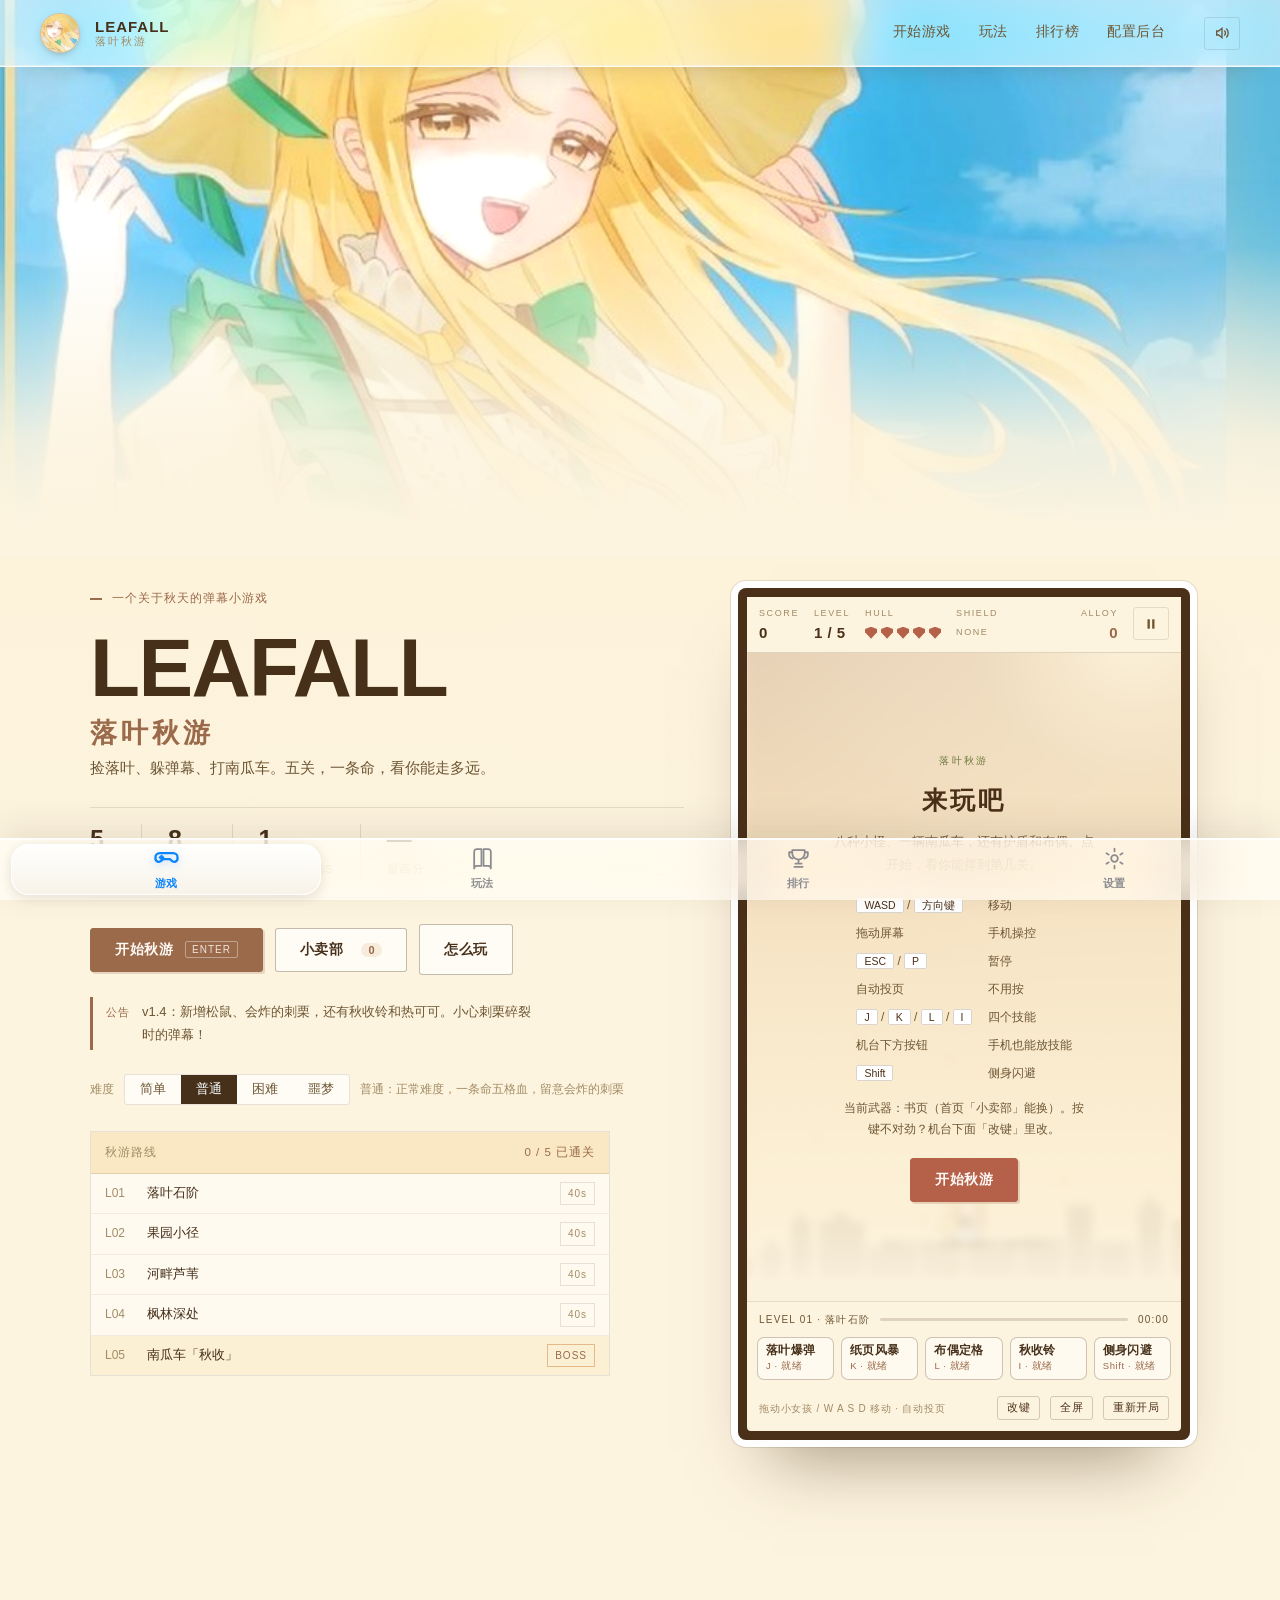
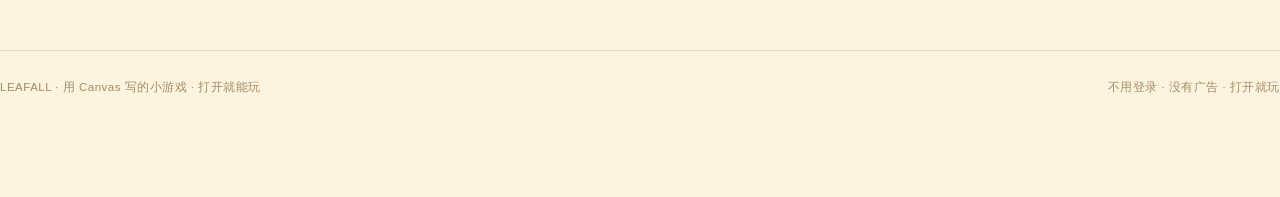
==== commit 4d465bb7: "site: sync published site" ====
--- a/index.html
+++ b/index.html
@@ -100,6 +100,7 @@
         <canvas id="game" width="480" height="720"></canvas>
         <div class="scan"></div>
         <div class="vignette"></div>
+        <div class="debuff-bar" id="debuffBar"></div>
         <div class="overlay show" id="overlay"></div>
       </div>
 
--- a/assets/site.css
+++ b/assets/site.css
@@ -0,0 +1,1597 @@
+
+/* ============================================================
+   LEAFALL · 视觉层 v2
+   主题：夏日天台 / 天空与朱红。纸白底、藏青字、朱红点睛，
+   机台作深色屏幕嵌在画面下缘。
+   ============================================================ */
+
+:root {
+  --bar-h: 66px;
+  --paper: #fdf4df;
+  --paper-2: #fffaf0;
+  --paper-tint: #f9e8c3;
+  --ink: #46301a;
+  --ink-dim: #6d5634;
+  --ink-mute: #a38c66;
+  --line: rgba(74, 48, 24, 0.13);
+  --line-strong: rgba(74, 48, 24, 0.32);
+  --accent: #9a6a4a;      /* 主强调：暖赭，低饱和不刺眼 */
+  --accent-d: #7d5236;    /* 主强调加深，用于 hover */
+  --accent2: #6d7a3f;     /* 辅强调：橄榄 */
+  --danger: #b5614a;      /* 危险/爱心：柔砖红 */
+  --amber: #c09246;       /* 金：秋果/金币 */
+  --sky: #d9b877;
+  --mono: "Archivo", "Helvetica Neue", Arial, sans-serif;
+  --sans: -apple-system, BlinkMacSystemFont, "Segoe UI", "PingFang SC",
+    "Hiragino Sans GB", "Microsoft YaHei", "Noto Sans SC", sans-serif;
+  --radius: 4px;
+}
+
+* { box-sizing: border-box; }
+html { scroll-behavior: smooth; -webkit-text-size-adjust: 100%; }
+
+body {
+  margin: 0;
+  background: var(--paper);
+  color: var(--ink);
+  font-family: var(--sans);
+  font-size: 15.5px;
+  line-height: 1.75;
+  -webkit-font-smoothing: antialiased;
+  overflow-x: hidden;
+}
+
+/* 背景：顶部天空淡淡的一层，其余是纸 */
+.bg-layer {
+  position: fixed;
+  inset: 0;
+  z-index: -1;
+  pointer-events: none;
+  background: linear-gradient(180deg, #fbe9c3 0%, #fdf2d8 40%, #fdf4df 100%);
+}
+.bg-layer::after {
+  content: "";
+  position: absolute;
+  inset: 0;
+  opacity: 0.5;
+  background-image: radial-gradient(rgba(120, 82, 36, 0.06) 0.5px, transparent 0.5px);
+  background-size: 4px 4px;
+}
+
+/* ---------------- 顶栏 ---------------- */
+.topbar {
+  position: sticky;
+  top: 0;
+  z-index: 50;
+  display: flex;
+  align-items: center;
+  gap: 26px;
+  padding: 13px 40px;
+  background: rgba(255, 255, 255, 0.55);
+  -webkit-backdrop-filter: blur(26px) saturate(190%);
+  backdrop-filter: blur(26px) saturate(190%);
+  border-bottom: 1px solid rgba(255, 255, 255, 0.8);
+  box-shadow: 0 10px 30px -22px rgba(70, 48, 26, 0.5),
+              inset 0 -1px 0 rgba(255, 255, 255, 0.55),
+              inset 0 -1px 0 rgba(95, 64, 42, 0.08);
+  transition: background 0.28s ease;
+}
+.topbar.is-scrolled {
+  background: rgba(255, 255, 255, 0.72);
+}
+@supports not ((backdrop-filter: blur(2px)) or (-webkit-backdrop-filter: blur(2px))) {
+  .topbar { background: rgba(251, 248, 242, 0.94); }
+}
+
+.brand {
+  display: flex;
+  align-items: center;
+  gap: 11px;
+  text-decoration: none;
+  color: var(--ink);
+}
+.brand-mark {
+  width: 40px; height: 40px;
+  border-radius: 50%;
+  overflow: hidden;
+  background: var(--paper-tint);
+  border: 1px solid rgba(95, 64, 42, 0.22);
+  box-shadow: 0 3px 10px -4px rgba(70, 48, 26, 0.5);
+  flex: 0 0 auto;
+}
+.brand-mark img { width: 100%; height: 100%; object-fit: cover; display: block; }
+.brand-text { display: flex; flex-direction: column; line-height: 1.15; padding-left: 4px; }
+.brand-text b {
+  font-family: var(--mono);
+  font-weight: 800;
+  font-size: 15px;
+  letter-spacing: 3px;
+}
+.brand-text i { font-style: normal; font-size: 11px; color: var(--ink-mute); letter-spacing: 4px; }
+
+.nav { display: flex; gap: 2px; margin-left: auto; }
+.nav a {
+  color: var(--ink-dim);
+  text-decoration: none;
+  font-size: 13.5px;
+  letter-spacing: 0.5px;
+  padding: 7px 13px;
+  border-bottom: 2px solid transparent;
+  transition: color 0.16s, border-color 0.16s;
+}
+.nav a:hover { color: var(--ink); border-bottom-color: var(--accent); }
+
+.top-actions { display: flex; gap: 8px; }
+.icon-btn {
+  width: 36px; height: 33px;
+  display: grid; place-items: center;
+  background: transparent;
+  border: 1px solid var(--line);
+  border-radius: 3px;
+  color: var(--ink-dim);
+  cursor: pointer;
+  transition: color 0.16s, border-color 0.16s;
+}
+.icon-btn:hover { color: var(--accent); border-color: var(--accent); }
+.icon-btn.off { color: var(--ink-mute); opacity: 0.6; }
+
+/* ---------------- 画面 ---------------- */
+.hero-photo {
+  position: relative;
+  margin-top: calc(-1 * var(--bar-h, 66px));
+  height: clamp(340px, 62vh, 690px);
+  overflow: hidden;
+  margin-bottom: -120px;
+}
+.hero-photo img {
+  width: 100%;
+  height: 100%;
+  object-fit: cover;
+  object-position: 50% 26%;
+  display: block;
+  filter: saturate(1.06) contrast(1.02) brightness(1.01);
+}
+.hero-photo::before {
+  content: "";
+  position: absolute;
+  inset: 0;
+  background:
+    linear-gradient(180deg, rgba(255, 214, 138, 0.26) 0%, rgba(214, 138, 66, 0.14) 48%, rgba(120, 84, 44, 0.14) 100%);
+  mix-blend-mode: multiply;
+  pointer-events: none;
+}
+.hero-photo::after {
+  content: "";
+  position: absolute;
+  left: 0; right: 0; bottom: 0;
+  height: 40%;
+  background: linear-gradient(180deg, rgba(253, 244, 223, 0) 0%, rgba(253, 244, 223, 0.5) 58%, var(--paper) 100%);
+  pointer-events: none;
+}
+.hero-photo::after {
+  content: "";
+  position: absolute;
+  inset: auto 0 0 0;
+  height: 56%;
+  background: linear-gradient(
+    180deg,
+    rgba(253, 244, 223, 0) 0%,
+    rgba(253, 244, 223, 0.46) 30%,
+    rgba(253, 244, 223, 0.88) 62%,
+    #fdf4df 92%,
+    #fdf4df 100%
+  );
+  pointer-events: none;
+}
+
+main { max-width: 1180px; margin: 0 auto; padding: 0 40px 100px; position: relative; z-index: 2; }
+
+.hero {
+  display: grid;
+  grid-template-columns: minmax(0, 1fr) 452px;
+  gap: 54px;
+  align-items: start;
+  padding: 150px 0 30px;
+}
+
+/* ---------------- 文案区 ---------------- */
+.kicker {
+  display: flex;
+  align-items: center;
+  gap: 10px;
+  font-size: 12px;
+  letter-spacing: 2px;
+  color: var(--accent);
+  margin-bottom: 22px;
+}
+.kicker .dot {
+  width: 16px; height: 2px;
+  background: var(--accent);
+}
+
+h1 {
+  margin: 0 0 10px;
+  font-family: var(--mono);
+  font-weight: 900;
+  font-size: clamp(50px, 6.4vw, 88px);
+  line-height: 0.9;
+  letter-spacing: -0.02em;
+  color: var(--ink);
+}
+h1 .h1-cn {
+  display: block;
+  font-family: var(--sans);
+  font-size: clamp(20px, 2.2vw, 27px);
+  letter-spacing: 9px;
+  font-weight: 600;
+  color: var(--accent);
+  margin-top: 16px;
+}
+
+.tagline {
+  color: var(--ink-dim);
+  font-size: 15px;
+  max-width: 30em;
+  margin: 0 0 26px;
+}
+
+.meta-row {
+  display: flex;
+  flex-wrap: wrap;
+  gap: 0;
+  border-top: 1px solid var(--line);
+  border-bottom: 1px solid var(--line);
+  padding: 16px 0;
+  margin-bottom: 26px;
+}
+.meta-row div {
+  padding: 0 26px;
+  border-right: 1px solid var(--line);
+}
+.meta-row div:first-child { padding-left: 0; }
+.meta-row div:last-child { border-right: 0; }
+.meta-row b {
+  display: block;
+  font-family: var(--mono);
+  font-weight: 700;
+  font-size: 25px;
+  color: var(--ink);
+  line-height: 1.2;
+}
+.meta-row span { font-size: 11.5px; color: var(--ink-mute); letter-spacing: 1px; }
+
+.hero-actions { display: flex; gap: 12px; align-items: center; margin-bottom: 22px; }
+
+.btn {
+  display: inline-flex;
+  align-items: center;
+  gap: 12px;
+  font-family: var(--sans);
+  font-size: 14px;
+  font-weight: 600;
+  letter-spacing: 1px;
+  padding: 12px 24px;
+  border-radius: 3px;
+  border: 1px solid var(--line-strong);
+  background: transparent;
+  color: var(--ink);
+  text-decoration: none;
+  cursor: pointer;
+  transition: background 0.16s, color 0.16s, border-color 0.16s;
+}
+.btn:hover { border-color: var(--accent); color: var(--accent); }
+.btn:active { transform: translateY(1px); }
+.btn.primary {
+  background: var(--accent);
+  border-color: var(--accent);
+  color: #fff9f5;
+}
+.btn.primary:hover { background: var(--accent-d); border-color: var(--accent-d); color: #fff9f5; }
+.btn .key {
+  font-family: var(--mono);
+  font-size: 10px;
+  font-weight: 500;
+  letter-spacing: 1px;
+  padding: 2px 6px;
+  border: 1px solid rgba(255, 255, 255, 0.45);
+  border-radius: 2px;
+  opacity: 0.85;
+}
+.btn.ghost { background: rgba(255, 255, 255, 0.7); }
+.btn.small { padding: 8px 14px; font-size: 12px; }
+
+.announce {
+  display: flex;
+  gap: 12px;
+  align-items: baseline;
+  font-size: 13px;
+  color: var(--ink-dim);
+  border-left: 3px solid var(--accent);
+  padding: 4px 0 4px 13px;
+  margin-bottom: 24px;
+  max-width: 34em;
+}
+.announce em {
+  font-style: normal;
+  color: var(--accent);
+  font-size: 11px;
+  letter-spacing: 2px;
+  white-space: nowrap;
+}
+
+.diff-row {
+  display: flex;
+  align-items: center;
+  gap: 10px;
+  font-size: 12px;
+  color: var(--ink-mute);
+  margin-bottom: 26px;
+}
+.diff-row .seg {
+  display: flex;
+  border: 1px solid var(--line);
+  border-radius: 3px;
+  overflow: hidden;
+  background: rgba(255, 255, 255, 0.7);
+}
+.diff-row button {
+  background: transparent;
+  border: 0;
+  color: var(--ink-dim);
+  font-family: var(--sans);
+  font-size: 12.5px;
+  padding: 6px 15px;
+  cursor: pointer;
+  transition: background 0.16s, color 0.16s;
+}
+.diff-row button:hover { color: var(--ink); background: var(--paper-tint); }
+.diff-row button[aria-pressed="true"] {
+  background: var(--ink);
+  color: #f7fbfd;
+}
+
+/* ---------------- 机台 ---------------- */
+.cabinet {
+  position: relative;
+  border-radius: 8px;
+  background: #0d1c27;
+  padding: 9px;
+  box-shadow:
+    0 0 0 7px #ffffff,
+    0 0 0 8px var(--line),
+    0 46px 70px -32px rgba(74, 48, 24, 0.55);
+}
+.hud {
+  display: flex;
+  align-items: center;
+  gap: 15px;
+  padding: 8px 11px 10px;
+  border-bottom: 1px solid rgba(255, 255, 255, 0.11);
+}
+.hud-block { display: flex; flex-direction: column; gap: 2px; }
+.hud-block span {
+  font-size: 9px;
+  letter-spacing: 1.6px;
+  color: #7c93a4;
+  font-family: var(--mono);
+  font-weight: 500;
+}
+.hud-block b {
+  font-family: var(--mono);
+  font-weight: 700;
+  font-size: 15px;
+  letter-spacing: 0.5px;
+  color: #eef6fa;
+  line-height: 1.15;
+}
+.hud-block b.accent { color: #e9b95c; }
+.hud-block b.cyan { color: #b96a24; }
+.hud-grow { flex: 1; }
+.hud-block.right { align-items: flex-end; }
+
+.hearts { display: flex; gap: 4px; align-items: center; height: 18px; }
+.heart {
+  width: 12px; height: 12px;
+  background: #ef6a5a;
+  clip-path: polygon(50% 100%, 0 45%, 0 18%, 50% 0, 100% 18%, 100% 45%);
+  transition: background 0.2s;
+}
+.heart.empty { background: rgba(255, 255, 255, 0.18); }
+
+.shield-pips { display: flex; gap: 3px; align-items: center; height: 18px; }
+.pip { width: 8px; height: 8px; border-radius: 50%; border: 1.5px solid rgba(134, 211, 242, 0.45); }
+.pip.on { background: #d8a85e; border-color: #c48a3a; }
+
+.screen {
+  position: relative;
+  border-radius: 4px;
+  overflow: hidden;
+  background: #050c11;
+  margin-top: 8px;
+  isolation: isolate;
+}
+#game {
+  display: block;
+  width: 100%;
+  height: auto;
+  aspect-ratio: 480 / 720;
+  touch-action: none;
+  cursor: crosshair;
+}
+
+/* 扫描线 + 暗角 */
+.scan {
+  position: absolute;
+  inset: 0;
+  pointer-events: none;
+  background: repeating-linear-gradient(
+    180deg,
+    rgba(255, 255, 255, 0.028) 0px,
+    rgba(255, 255, 255, 0.028) 1px,
+    transparent 1px, transparent 3px
+  );
+  mix-blend-mode: overlay;
+}
+.vignette {
+  position: absolute;
+  inset: 0;
+  pointer-events: none;
+  background: radial-gradient(circle at 50% 45%, transparent 52%, rgba(0, 0, 0, 0.42) 100%);
+}
+
+/* 进度 / Boss 条 */
+.stagebar {
+  display: flex;
+  align-items: center;
+  gap: 10px;
+  padding: 10px 11px 3px;
+}
+.stagebar .label {
+  font-family: var(--mono);
+  font-weight: 500;
+  font-size: 10px;
+  letter-spacing: 1.2px;
+  color: #8a6a45;
+  white-space: nowrap;
+}
+.track {
+  flex: 1; height: 3px;
+  background: rgba(255, 255, 255, 0.12);
+  border-radius: 99px;
+  overflow: hidden;
+  position: relative;
+}
+.track i { display: block; height: 100%; width: 0%; background: var(--accent); transition: width 0.25s linear; }
+.track.boss { height: 5px; }
+.track.boss i { background: var(--danger); }
+
+.cabinet-foot {
+  display: flex;
+  align-items: center;
+  gap: 10px;
+  padding: 9px 11px 2px;
+  font-family: var(--mono);
+  font-weight: 500;
+  font-size: 10px;
+  letter-spacing: 0.8px;
+  color: #8a6a45;
+}
+.cabinet-foot .spacer { flex: 1; }
+.cabinet-foot button {
+  background: transparent;
+  border: 1px solid rgba(95, 64, 42, 0.3);
+  color: #6d5634;
+  border-radius: 3px;
+  padding: 4px 9px;
+  font-family: var(--sans);
+  font-size: 10.5px;
+  letter-spacing: 0.5px;
+  cursor: pointer;
+  transition: color 0.16s, border-color 0.16s;
+}
+.cabinet-foot button:hover { color: var(--ink); border-color: var(--accent); }
+
+/* 技能条 */
+.skillbar {
+  display: grid;
+  grid-template-columns: repeat(5, 1fr);
+  gap: 7px;
+  padding: 4px 11px 6px;
+}
+.skill {
+  display: flex;
+  flex-direction: column;
+  align-items: flex-start;
+  gap: 2px;
+  min-height: 40px;
+  padding: 5px 8px 6px;
+  background: var(--paper-2);
+  border: 1px solid rgba(95, 64, 42, 0.3);
+  border-radius: 7px;
+  cursor: pointer;
+  text-align: left;
+  transition: border-color 0.15s, background 0.15s, transform 0.08s;
+}
+.skill .sname {
+  font-family: var(--sans);
+  font-size: 11.5px;
+  font-weight: 700;
+  color: var(--ink);
+  letter-spacing: 0.3px;
+  white-space: nowrap;
+}
+.skill .scd {
+  font-family: var(--mono);
+  font-size: 9.5px;
+  letter-spacing: 0.6px;
+  color: var(--accent);
+  white-space: nowrap;
+}
+.skill:hover:not(:disabled) { border-color: var(--accent); }
+.skill:active:not(:disabled) { transform: translateY(1px); }
+.skill.cooling { background: var(--paper-tint); border-color: rgba(95, 64, 42, 0.22); }
+.skill.cooling .sname { color: var(--ink-dim); }
+.skill.cooling .scd { color: #a1591e; }
+.skill:disabled { cursor: default; }
+
+/* 按键设置 */
+.keys-modal {
+  position: fixed;
+  inset: 0;
+  z-index: 400;
+  display: none;
+  align-items: center;
+  justify-content: center;
+  padding: 18px;
+  background: rgba(70, 48, 26, 0.42);
+  backdrop-filter: blur(3px);
+}
+.keys-modal.show { display: flex; }
+.keys-card {
+  width: 100%;
+  max-width: 420px;
+  max-height: 86vh;
+  overflow: auto;
+  background: var(--paper-2);
+  border: 1px solid rgba(95, 64, 42, 0.28);
+  border-radius: 12px;
+  padding: 16px 18px 14px;
+  box-shadow: 0 24px 60px -24px rgba(70, 48, 26, 0.6);
+}
+.keys-head { display: flex; align-items: baseline; justify-content: space-between; gap: 12px; }
+.keys-head h3 { margin: 0; font-size: 17px; color: var(--ink); }
+.keys-head button {
+  background: transparent;
+  border: 1px solid rgba(95, 64, 42, 0.3);
+  color: var(--ink-dim);
+  border-radius: 6px;
+  padding: 5px 10px;
+  font-size: 12px;
+  cursor: pointer;
+}
+.keys-tip { margin: 8px 0 12px; font-size: 12.5px; line-height: 1.6; color: var(--ink-mute); }
+.keys-grid { display: grid; grid-template-columns: 1fr 1fr; gap: 8px; }
+.key-row {
+  display: flex;
+  align-items: center;
+  justify-content: space-between;
+  gap: 8px;
+  min-height: 46px;
+  padding: 6px 10px;
+  background: var(--paper);
+  border: 1px solid rgba(95, 64, 42, 0.22);
+  border-radius: 8px;
+  cursor: pointer;
+  font-family: var(--sans);
+  font-size: 12.5px;
+  color: var(--ink);
+  text-align: left;
+}
+.key-row:hover { border-color: var(--accent); }
+.key-row.listening { border-color: var(--accent); background: var(--paper-tint); }
+.key-row .kval {
+  font-family: var(--mono);
+  font-size: 11px;
+  letter-spacing: 0.4px;
+  color: var(--accent);
+  border: 1px solid rgba(192, 112, 31, 0.4);
+  border-radius: 5px;
+  padding: 3px 7px;
+  min-width: 34px;
+  text-align: center;
+  white-space: nowrap;
+}
+.key-row.listening .kval { color: #fffaf0; background: var(--accent); border-color: var(--accent); }
+.keys-foot { display: flex; align-items: center; gap: 10px; margin-top: 12px; }
+.keys-foot .msg { flex: 1; font-size: 11.5px; color: var(--accent); min-height: 16px; }
+.keys-foot button {
+  background: transparent;
+  border: 1px solid rgba(95, 64, 42, 0.3);
+  color: var(--ink-dim);
+  border-radius: 6px;
+  padding: 6px 11px;
+  font-size: 12px;
+  cursor: pointer;
+}
+.keys-foot button:hover { border-color: var(--accent); color: var(--accent); }
+
+/* 小卖部 */
+.coin-pill {
+  display: inline-block;
+  margin-left: 6px;
+  padding: 1px 7px;
+  border-radius: 999px;
+  background: rgba(192, 112, 31, 0.12);
+  color: var(--accent);
+  font-size: 11px;
+  font-family: var(--mono);
+}
+.shop-card { max-width: 560px; }
+.shop-balance {
+  display: flex;
+  align-items: baseline;
+  gap: 8px;
+  margin-bottom: 10px;
+  padding: 8px 12px;
+  border-radius: 8px;
+  background: var(--paper-tint);
+  font-size: 12px;
+  color: var(--ink-dim);
+}
+.shop-balance b { font-family: var(--mono); font-size: 20px; color: var(--accent); }
+.shop-grid { display: grid; grid-template-columns: 1fr; gap: 9px; }
+.shop-item {
+  padding: 10px 12px;
+  border: 1px solid rgba(95, 64, 42, 0.24);
+  border-radius: 9px;
+  background: var(--paper);
+}
+.shop-item.on { border-color: var(--accent); background: #fff6e4; }
+.si-head { display: flex; align-items: baseline; justify-content: space-between; gap: 10px; }
+.si-head b { font-size: 14px; color: var(--ink); }
+.si-price { font-size: 12px; font-family: var(--mono); color: var(--accent); }
+.si-desc { margin: 5px 0 8px; font-size: 12.5px; line-height: 1.6; color: var(--ink-mute); }
+.si-btn {
+  width: 100%;
+  min-height: 38px;
+  border: 1px solid rgba(95, 64, 42, 0.3);
+  border-radius: 7px;
+  background: var(--paper-2);
+  color: var(--ink);
+  font-size: 13px;
+  cursor: pointer;
+}
+.si-btn:hover:not(:disabled) { border-color: var(--accent); color: var(--accent); }
+.si-btn:disabled { opacity: 0.5; cursor: not-allowed; }
+@media (min-width: 620px) { .shop-grid { grid-template-columns: 1fr 1fr; } }
+
+/* ---------------- 覆盖层（游戏内 UI，保持深色） ---------------- */
+.overlay {
+  position: absolute;
+  inset: 0;
+  display: none;
+  flex-direction: column;
+  align-items: center;
+  justify-content: center;
+  padding: 24px;
+  background: rgba(5, 12, 17, 0.9);
+  backdrop-filter: blur(3px);
+  z-index: 5;
+  text-align: center;
+  animation: fade 0.18s ease-out;
+}
+.overlay.show { display: flex; }
+@keyframes fade { from { opacity: 0; } to { opacity: 1; } }
+
+.overlay .ov-kicker {
+  font-family: var(--mono);
+  font-weight: 500;
+  font-size: 10px;
+  letter-spacing: 2.4px;
+  color: #f0c27a;
+  margin-bottom: 10px;
+}
+.overlay h2 {
+  font-family: var(--sans);
+  font-weight: 700;
+  font-size: 28px;
+  margin: 0 0 8px;
+  letter-spacing: 2px;
+  color: #f0f7fa;
+}
+.overlay h2.danger { color: #ef6a5a; }
+.overlay h2.win { color: #e9b95c; }
+.overlay p.sub { color: #a9bcc9; font-size: 13px; max-width: 20em; margin: 0 0 18px; }
+
+.keys-hint {
+  display: grid;
+  grid-template-columns: auto auto;
+  gap: 7px 16px;
+  font-size: 12px;
+  color: #a9bcc9;
+  margin-bottom: 20px;
+  text-align: left;
+}
+.keys-hint kbd {
+  background: rgba(255, 255, 255, 0.07);
+  border: 1px solid rgba(255, 255, 255, 0.16);
+  border-radius: 2px;
+  padding: 1px 7px;
+  color: #eef6fa;
+  font-family: var(--mono);
+  font-size: 10.5px;
+}
+
+.result-grid {
+  display: grid;
+  grid-template-columns: repeat(4, minmax(0, 1fr));
+  gap: 0;
+  width: 100%;
+  max-width: 360px;
+  margin-bottom: 18px;
+  border: 1px solid rgba(255, 255, 255, 0.14);
+}
+.result-cell { padding: 8px 6px; border-right: 1px solid rgba(255, 255, 255, 0.1); }
+.result-cell:last-child { border-right: 0; }
+.result-cell span {
+  display: block;
+  font-size: 9px;
+  letter-spacing: 1.2px;
+  color: #7c93a4;
+  font-family: var(--mono);
+  font-weight: 500;
+}
+.result-cell b { font-family: var(--mono); font-size: 15px; color: #eef6fa; font-weight: 700; }
+
+.name-row { display: flex; gap: 8px; margin-bottom: 16px; width: 100%; max-width: 320px; }
+.name-row input {
+  flex: 1;
+  min-width: 0;
+  background: rgba(255, 255, 255, 0.06);
+  border: 1px solid rgba(255, 255, 255, 0.18);
+  border-radius: 3px;
+  color: #eef6fa;
+  padding: 9px 12px;
+  font-size: 12.5px;
+  font-family: var(--sans);
+  outline: none;
+}
+.name-row input:focus { border-color: var(--accent); }
+.name-row input::placeholder { color: #7c93a4; }
+
+.ov-actions { display: flex; flex-wrap: wrap; gap: 10px; justify-content: center; }
+
+/* 升级面板 */
+.overlay.upgrade { justify-content: center; padding: 22px 18px; overflow-y: auto; }
+.upg-head {
+  display: flex;
+  width: 100%;
+  align-items: baseline;
+  justify-content: space-between;
+  margin-bottom: 4px;
+}
+.upg-head h2 { font-size: 19px; margin: 0; letter-spacing: 1px; }
+.upg-head .alloy { font-family: var(--mono); font-weight: 700; font-size: 13px; color: #e9b95c; }
+.upg-grid { display: grid; grid-template-columns: 1fr 1fr; gap: 8px; width: 100%; margin: 12px 0; }
+.upg-card {
+  text-align: left;
+  border: 1px solid rgba(255, 255, 255, 0.14);
+  border-radius: 4px;
+  background: rgba(255, 255, 255, 0.035);
+  padding: 10px 11px;
+  cursor: pointer;
+  transition: border-color 0.16s, background 0.16s;
+  font-family: var(--sans);
+  color: #eef6fa;
+}
+.upg-card:hover:not(:disabled) { border-color: #e0b064; background: rgba(224, 176, 100, 0.1); }
+.upg-card:disabled { opacity: 0.4; cursor: not-allowed; }
+.upg-card .upg-name { display: flex; justify-content: space-between; align-items: center; gap: 8px; font-size: 13px; font-weight: 600; }
+.upg-card .upg-name .lv { font-family: var(--mono); font-weight: 500; font-size: 10px; color: #86d3f2; }
+.upg-card .upg-desc { display: block; font-size: 11px; color: #a9bcc9; line-height: 1.55; margin: 5px 0 8px; }
+.upg-card .upg-cost { display: block; font-family: var(--mono); font-weight: 500; font-size: 11px; color: #e9b95c; }
+.upg-card .upg-cost.insufficient { color: #ef6a5a; }
+.upg-card .upg-cost.maxed { color: #7c93a4; }
+.upg-pips { display: flex; gap: 3px; margin-top: 8px; }
+.upg-pips i { width: 14px; height: 3px; background: rgba(255, 255, 255, 0.16); }
+.upg-pips i.on { background: #e0b064; }
+
+/* ---------------- 说明 / 排行榜 ---------------- */
+.section-head {
+  display: flex;
+  align-items: baseline;
+  gap: 18px;
+  padding: 76px 0 18px;
+  border-bottom: 1px solid var(--line);
+  margin-bottom: 30px;
+}
+.section-head h2 {
+  margin: 0;
+  font-family: var(--sans);
+  font-size: 30px;
+  font-weight: 700;
+  letter-spacing: 3px;
+  color: var(--ink);
+}
+.section-head span { font-size: 12px; letter-spacing: 1px; color: var(--ink-mute); }
+.section-head .line { flex: 1; }
+
+.cards { display: grid; grid-template-columns: repeat(3, minmax(0, 1fr)); gap: 34px; }
+.card {
+  border-top: 2px solid var(--ink);
+  padding: 22px 0 0;
+  background: none;
+}
+.card .idx {
+  display: block;
+  font-family: var(--sans);
+  font-size: 11.5px;
+  color: var(--accent);
+  letter-spacing: 1.5px;
+  margin-bottom: 12px;
+}
+.card h3 { font-size: 17px; margin: 0 0 10px; font-weight: 700; letter-spacing: 0.5px; }
+.card p { font-size: 13.5px; color: var(--ink-dim); margin: 0; line-height: 1.85; }
+.card kbd {
+  font-family: var(--mono);
+  font-size: 10.5px;
+  border: 1px solid var(--line);
+  background: var(--paper-2);
+  border-radius: 2px;
+  padding: 1px 5px;
+  color: var(--ink);
+}
+
+.board-wrap { display: grid; grid-template-columns: 1fr 300px; gap: 28px; align-items: start; }
+.board { border: 1px solid var(--line); background: var(--paper-2); }
+.board table { width: 100%; border-collapse: collapse; font-size: 13.5px; }
+.board thead th {
+  text-align: left;
+  font-family: var(--sans);
+  font-size: 11.5px;
+  letter-spacing: 1px;
+  color: var(--ink-mute);
+  font-weight: 600;
+  padding: 12px 14px;
+  border-bottom: 1px solid var(--line);
+  background: var(--paper-tint);
+}
+.board td { padding: 11px 14px; border-bottom: 1px solid rgba(74, 48, 24, 0.07); }
+.board td.num, .board th.num { font-family: var(--mono); }
+.board tbody tr:hover { background: #fafcfe; }
+.board .rank { width: 46px; color: var(--ink-mute); font-family: var(--mono); }
+.board .rank.top1 { color: var(--accent); font-weight: 700; }
+.board .empty-row td { color: var(--ink-mute); text-align: center; padding: 28px; font-size: 12.5px; }
+.board .score { color: var(--accent); font-family: var(--mono); font-weight: 700; }
+
+.board-aside {
+  border: 1px solid var(--line);
+  padding: 20px;
+  background: var(--paper-2);
+}
+.board-aside h3 { font-size: 14px; margin: 0 0 10px; font-weight: 700; letter-spacing: 1px; }
+.board-aside p { font-size: 12.5px; color: var(--ink-dim); margin: 0 0 14px; line-height: 1.8; }
+.stat-line {
+  display: flex;
+  justify-content: space-between;
+  font-size: 12px;
+  color: var(--ink-mute);
+  padding: 8px 0;
+  border-bottom: 1px solid rgba(74, 48, 24, 0.09);
+}
+.stat-line b { color: var(--ink); font-family: var(--mono); }
+
+footer {
+  border-top: 1px solid var(--line);
+  margin-top: 80px;
+  padding: 26px 0;
+  font-size: 11.5px;
+  letter-spacing: 0.5px;
+  color: var(--ink-mute);
+  display: flex;
+  justify-content: space-between;
+  gap: 20px;
+  flex-wrap: wrap;
+}
+
+/* ---------------- 配置后台 ---------------- */
+.gate { padding: 26px 0 10px; }
+.gate-card {
+  width: 100%;
+  max-width: 440px;
+  border: 1px solid var(--line);
+  background: var(--paper-2);
+  padding: 32px 28px;
+  margin: 0 auto;
+  box-shadow: 0 30px 60px -40px rgba(74, 48, 24, 0.45);
+}
+.gate-title { font-family: var(--sans); font-size: 24px; font-weight: 700; margin: 0 0 8px; letter-spacing: 2px; }
+.gate-sub { color: var(--ink-dim); font-size: 13px; margin: 0 0 20px; }
+.gate-row { display: flex; gap: 10px; }
+.gate-row input {
+  flex: 1;
+  min-width: 0;
+  background: var(--paper-2);
+  border: 1px solid var(--line-strong);
+  color: var(--ink);
+  border-radius: 3px;
+  padding: 12px 14px;
+  font-size: 14px;
+  letter-spacing: 1px;
+  outline: none;
+  font-family: var(--sans);
+}
+.gate-row input:focus { border-color: var(--accent); }
+.gate-err { color: var(--accent); font-size: 12px; min-height: 18px; margin: 8px 0 0; }
+.gate-note { color: var(--ink-mute); font-size: 12px; margin: 8px 0 0; line-height: 1.7; }
+.gate-note code, code { font-family: var(--mono); color: var(--accent2); font-size: 11.5px; }
+
+.admin-note {
+  border: 1px solid var(--line);
+  border-left: 3px solid var(--amber);
+  background: #fdf6e8;
+  padding: 13px 16px;
+  font-size: 13px;
+  color: #6d5a35;
+  margin-bottom: 26px;
+  line-height: 1.8;
+}
+.admin-note b { color: var(--amber); }
+.admin-note em { font-style: normal; color: var(--ink); }
+
+.cfg-group { margin-bottom: 34px; }
+.cfg-group h3 {
+  font-size: 14px;
+  font-weight: 700;
+  letter-spacing: 1px;
+  margin: 0 0 12px;
+  display: flex;
+  gap: 10px;
+  align-items: baseline;
+}
+.cfg-group h3 span { font-size: 11px; color: var(--ink-mute); font-weight: 400; letter-spacing: 0.5px; }
+
+.cfg-table {
+  width: 100%;
+  border-collapse: collapse;
+  border: 1px solid var(--line);
+  background: var(--paper-2);
+}
+.cfg-table thead th {
+  text-align: left;
+  font-size: 11.5px;
+  letter-spacing: 1px;
+  color: var(--ink-mute);
+  font-weight: 600;
+  padding: 10px 14px;
+  border-bottom: 1px solid var(--line);
+  background: var(--paper-tint);
+}
+.cfg-table td { padding: 10px 14px; border-bottom: 1px solid rgba(74, 48, 24, 0.07); vertical-align: middle; }
+.cfg-table td.key { width: 210px; }
+.cfg-table td.key code { color: var(--accent2); }
+.cfg-table td.label { width: 220px; color: var(--ink-dim); font-size: 13px; }
+.cfg-table td.num { font-family: var(--mono); }
+.cfg-table input[type="text"],
+.cfg-table select,
+.cfg-table textarea {
+  width: 100%;
+  background: var(--paper-2);
+  border: 1px solid var(--line);
+  color: var(--ink);
+  border-radius: 3px;
+  padding: 8px 10px;
+  font-family: var(--sans);
+  font-size: 13px;
+  outline: none;
+  resize: vertical;
+}
+.cfg-table input[type="text"]:focus,
+.cfg-table select:focus,
+.cfg-table textarea:focus { border-color: var(--accent2); }
+.cfg-table input[readonly] { color: var(--ink-mute); cursor: not-allowed; background: #f7f9fb; }
+
+.color-wrap { display: flex; align-items: center; gap: 10px; }
+.color-wrap input[type="color"] {
+  width: 42px; height: 30px;
+  border: 1px solid var(--line);
+  border-radius: 2px;
+  background: transparent;
+  padding: 2px;
+  cursor: pointer;
+}
+
+.switch { position: relative; display: inline-block; width: 44px; height: 24px; cursor: pointer; }
+.switch input { position: absolute; opacity: 0; width: 100%; height: 100%; margin: 0; cursor: pointer; }
+.switch span {
+  position: absolute;
+  inset: 0;
+  border-radius: 99px;
+  background: #e7edf2;
+  border: 1px solid var(--line);
+  transition: background 0.18s, border-color 0.18s;
+}
+.switch span::after {
+  content: "";
+  position: absolute;
+  width: 16px; height: 16px;
+  border-radius: 50%;
+  background: #fff;
+  box-shadow: 0 1px 2px rgba(74, 48, 24, 0.3);
+  top: 3px; left: 3px;
+  transition: left 0.18s;
+}
+.switch input:checked + span { background: var(--ink); border-color: var(--ink); }
+.switch input:checked + span::after { left: 23px; }
+
+.admin-actions { display: flex; flex-wrap: wrap; gap: 10px; align-items: center; margin-top: 6px; }
+.save-msg { font-size: 12px; color: var(--accent); letter-spacing: 0.5px; }
+
+.pwd-form { display: flex; flex-wrap: wrap; gap: 10px; align-items: center; }
+.pwd-form input {
+  flex: 1 1 190px;
+  background: var(--paper-2);
+  border: 1px solid var(--line);
+  color: var(--ink);
+  border-radius: 3px;
+  padding: 9px 12px;
+  font-size: 13px;
+  outline: none;
+  font-family: var(--sans);
+}
+.pwd-form input:focus { border-color: var(--accent); }
+
+/* 任务线 */
+.mission-log {
+  margin-top: 4px;
+  border: 1px solid var(--line);
+  overflow: hidden;
+  background: var(--paper-2);
+  max-width: 520px;
+}
+.mission-head {
+  display: flex;
+  justify-content: space-between;
+  align-items: center;
+  padding: 10px 14px;
+  border-bottom: 1px solid var(--line);
+  font-size: 11.5px;
+  letter-spacing: 1px;
+  color: var(--ink-mute);
+  background: var(--paper-tint);
+}
+.mission-head span:last-child { color: var(--accent); font-family: var(--mono); }
+.mission-log ol { list-style: none; margin: 0; padding: 0; }
+.mission-log li {
+  display: flex;
+  align-items: center;
+  gap: 12px;
+  padding: 8px 14px;
+  border-bottom: 1px solid rgba(74, 48, 24, 0.07);
+  font-size: 12px;
+  color: var(--ink-dim);
+}
+.mission-log li:last-child { border-bottom: 0; }
+.mission-log li .code { color: var(--ink-mute); width: 30px; font-family: var(--mono); }
+.mission-log li .nm { flex: 1; color: var(--ink); font-size: 13px; }
+.mission-log li .tag {
+  font-size: 10px;
+  letter-spacing: 1px;
+  padding: 2px 7px;
+  border: 1px solid var(--line);
+  color: var(--ink-mute);
+}
+.mission-log li .tag.boss { color: var(--accent); border-color: rgba(192, 112, 31, 0.42); }
+.mission-log li .tag.clear { color: #3f7a46; border-color: rgba(63, 122, 70, 0.35); background: rgba(63, 122, 70, 0.07); }
+.mission-log li.boss-row { background: #fbefd4; }
+
+.hud-none { font-size: 9px; color: #7c93a4; height: 18px; display: flex; align-items: center; font-family: var(--mono); }
+.upg-sub { text-align: left; max-width: none; margin: 0 0 4px; }
+.upg-tip { font-size: 10.5px; color: #7c93a4; margin: 10px 0 0; letter-spacing: 0.3px; }
+.new-best { color: #e9b95c; margin-bottom: 10px; font-weight: 600; }
+
+/* ---------------- 画面适配（基础断点） ---------------- */
+@media (max-width: 1040px) {
+  .hero { grid-template-columns: minmax(0, 1fr); gap: 34px; padding-top: 120px; }
+  .cabinet { max-width: 470px; margin: 0 auto; }
+  .board-wrap { grid-template-columns: 1fr; }
+  .cards { grid-template-columns: 1fr 1fr; }
+  .cards > .card:last-child:nth-child(odd) { grid-column: 1 / -1; }
+}
+
+@media (max-width: 720px) {
+  .topbar { padding: 10px 16px; gap: 14px; }
+  .nav { display: none; }
+  main { padding: 0 18px 60px; }
+  .hero-photo { height: 300px; margin-bottom: 0; }
+  .hero-photo img { object-position: 50% 42%; }
+  .hero { padding-top: 26px; }
+  h1 { font-size: 44px; }
+  h1 .h1-cn { letter-spacing: 6px; }
+  .meta-row div { padding: 0 16px; }
+  .cards { grid-template-columns: 1fr; gap: 26px; }
+  .section-head { padding-top: 52px; }
+  .section-head h2 { font-size: 24px; letter-spacing: 2px; }
+  .result-grid { grid-template-columns: 1fr 1fr; }
+  .upg-grid { grid-template-columns: 1fr; }
+  .cabinet { padding: 6px; box-shadow: 0 0 0 5px #fff, 0 0 0 6px var(--line), 0 30px 50px -28px rgba(74, 48, 24, 0.5); }
+  .hud { gap: 8px; padding: 6px 8px 8px; }
+  .hud-block b { font-size: 12px; }
+}
+
+
+
+/* ================= 机台转晴：藏青机框 + 纸白面板 ================= */
+.cabinet { background: #4a3018; box-shadow: 0 0 0 7px #ffffff, 0 0 0 8px var(--line), 0 46px 70px -32px rgba(74, 48, 24, 0.5); }
+
+.hud { background: #fdf4df; border-bottom: 1px solid rgba(74, 48, 24, 0.16); padding: 9px 12px 10px; }
+.hud-block span { color: #a08a66; }
+.hud-block b { color: #4a3018; }
+.hud-block b.accent { color: var(--accent); }
+.hud-block b.cyan { color: var(--accent2); }
+.hud-none { color: #a08a66; }
+.heart { background: var(--danger); }
+.heart.empty { background: rgba(74, 48, 24, 0.18); }
+.pip { border-color: rgba(196, 138, 58, 0.45); }
+.pip.on { background: #d8a85e; border-color: #c48a3a; }
+
+.screen { margin-top: 0; background: #e7c89a; border-radius: 0; }
+.scan, .vignette { display: none; }
+
+.stagebar { background: #fdf4df; border-top: 1px solid rgba(74, 48, 24, 0.12); padding: 9px 12px 6px; }
+.stagebar .label { color: #6d5634; }
+.track { background: rgba(74, 48, 24, 0.16); }
+.track i { background: var(--accent); }
+.track.boss i { background: var(--danger); }
+
+.skillbar { background: #fdf4df; padding: 3px 10px 8px; }
+.cabinet-foot { background: #fdf4df; border-radius: 0 0 4px 4px; color: #a08a66; padding: 8px 12px 11px; }
+.cabinet-foot button { border-color: rgba(74, 48, 24, 0.22); color: #4a3018; }
+.cabinet-foot button:hover { border-color: var(--danger); color: var(--danger); }
+
+/* 覆盖层：纸白面板 */
+.overlay { background: rgba(253, 244, 223, 0.76); backdrop-filter: blur(4px); }
+.overlay .ov-kicker { color: var(--accent2); }
+.overlay h2 { color: #4a3018; font-size: 25px; letter-spacing: 3px; }
+.overlay h2.danger { color: var(--danger); }
+.overlay h2.win { color: var(--accent); }
+.overlay p.sub { color: #6d5634; }
+.keys-hint { color: #6d5634; }
+.keys-hint kbd { background: #ffffff; border-color: rgba(74, 48, 24, 0.2); color: #4a3018; }
+
+.result-grid { border-color: rgba(74, 48, 24, 0.18); }
+.result-cell { border-right-color: rgba(74, 48, 24, 0.14); }
+.result-cell span { color: #a08a66; }
+.result-cell b { color: #4a3018; }
+.new-best { color: var(--amber); }
+
+.name-row input { background: #ffffff; border-color: rgba(74, 48, 24, 0.2); color: #4a3018; }
+.name-row input::placeholder { color: #a08a66; }
+.name-row input:focus { border-color: var(--accent2); }
+
+.overlay .btn { background: #ffffff; color: #4a3018; border-color: rgba(74, 48, 24, 0.28); }
+.overlay .btn:hover { border-color: var(--danger); color: var(--danger); }
+.overlay .btn.primary { background: var(--danger); border-color: var(--danger); color: #fff9f5; }
+.overlay .btn.primary:hover { background: var(--accent-d); border-color: var(--accent-d); color: #fff9f5; }
+
+.upg-head h2 { color: #4a3018; }
+.upg-head .alloy { color: var(--amber); }
+.upg-sub { color: #6d5634; }
+.upg-card { background: #ffffff; border-color: rgba(74, 48, 24, 0.16); color: #4a3018; }
+.upg-card:hover:not(:disabled) { border-color: var(--accent2); background: #f4fafd; }
+.upg-card .upg-name .lv { color: var(--accent2); }
+.upg-card .upg-desc { color: #6d5634; }
+.upg-card .upg-cost { color: var(--amber); }
+.upg-card .upg-cost.insufficient { color: var(--danger); }
+.upg-card .upg-cost.maxed { color: #a08a66; }
+.upg-pips i { background: rgba(74, 48, 24, 0.16); }
+.upg-pips i.on { background: var(--accent2); }
+.upg-tip { color: #a08a66; }
+
+
+
+/* ===== 全设备适配：手机 / 平板 / 手表 ===== */
+html { -webkit-text-size-adjust: 100%; }
+body { overflow-x: hidden; }
+.screen { display: grid; place-items: center; justify-items: center; }
+.screen > * { grid-area: 1 / 1; }
+#game { justify-self: center; margin: 0 auto; }
+
+/* 全屏：机台铺满屏幕，画布按可用高度放大 */
+.cabinet:fullscreen,
+.cabinet:-webkit-full-screen {
+  width: 100vw;
+  height: 100vh;
+  max-width: none;
+  border-radius: 0;
+  background: radial-gradient(circle at 50% 16%, #4a3118, #221605 78%);
+  padding: 4px 6px 6px;
+  display: flex;
+  flex-direction: column;
+  gap: 6px;
+}
+.cabinet:fullscreen .hud,
+.cabinet:-webkit-full-screen .hud,
+.cabinet:fullscreen .stagebar,
+.cabinet:fullscreen .skillbar,
+.cabinet:fullscreen .cabinet-foot { width: min(100%, 920px); margin-left: auto; margin-right: auto; }
+.cabinet:fullscreen .screen {
+  flex: 1 1 auto;
+  min-height: 0;
+  width: 100%;
+  background: radial-gradient(ellipse at 50% 40%, #2f2011, #150d04 80%);
+}
+.cabinet:fullscreen .cabinet-foot span { color: #f2e3c4; }
+.cabinet:fullscreen .cabinet-foot button { color: #f2e3c4; border-color: rgba(242,227,196,0.35); }
+
+/* 平板横屏 / 小笔记本：先保住两列 */
+@media (max-width: 1120px) {
+  main { padding: 0 24px 76px; }
+  .hero { gap: 30px; }
+  .cabinet { width: 100%; }
+}
+
+/* 平板竖屏：单列，机台居中、最宽 520 */
+@media (max-width: 940px) {
+  .hero { grid-template-columns: minmax(0, 1fr); gap: 26px; padding-top: 34px; }
+  .cabinet { max-width: 520px; margin: 0 auto; }
+  .board-wrap { grid-template-columns: 1fr; }
+  .cards { grid-template-columns: 1fr 1fr; }
+  .cards > .card:last-child:nth-child(odd) { grid-column: 1 / -1; }
+  h1 { font-size: clamp(40px, 9vw, 60px); }
+  h1 .h1-cn { font-size: 22px; letter-spacing: 10px; }
+}
+
+/* 手机 */
+@media (max-width: 720px) {
+  .topbar { padding: 10px 14px; gap: 10px; }
+  .nav { display: none; }
+  main { padding: 0 13px 56px; }
+  .hero { padding-top: 20px; gap: 20px; }
+  h1 { font-size: clamp(32px, 12vw, 44px); letter-spacing: -0.5px; }
+  h1 .h1-cn { font-size: 17px; letter-spacing: 7px; margin-top: 8px; }
+  .kicker { margin-bottom: 16px; font-size: 10px; padding: 5px 10px; }
+  .tagline { font-size: 13.5px; margin-bottom: 18px; }
+  .meta-row { display: grid; grid-template-columns: 1fr 1fr; gap: 10px 0; padding: 12px 0; }
+  .meta-row div { padding: 0 12px; border-right: 0; }
+  .meta-row div:nth-child(odd) { border-right: 1px solid var(--line); }
+  .meta-row div:first-child, .meta-row div:nth-child(2) { padding-left: 0; }
+  .meta-row b { font-size: 18px; }
+  .meta-row span { font-size: 10px; letter-spacing: 1px; }
+  .hero-actions { gap: 10px; }
+  .hero-actions .btn { flex: 1; justify-content: center; padding: 11px 14px; }
+  .announce { font-size: 12px; }
+  .diff-row { flex-wrap: wrap; gap: 8px; }
+  .diff-row span#diffHint { width: 100%; }
+  .mission-log { display: none; }
+  .announce { display: none; }
+  .cabinet { padding: 7px; border-radius: 14px; }
+  .hud { gap: 10px; padding: 6px 8px 8px; flex-wrap: wrap; }
+  .hud-block span { font-size: 8px; letter-spacing: 1.2px; }
+  .hud-block b { font-size: 13px; }
+  .heart { width: 11px; height: 11px; }
+  .pip { width: 7px; height: 7px; }
+  .icon-btn { width: 34px; height: 30px; }
+  .stagebar { padding: 8px 9px 2px; gap: 8px; }
+  .stagebar .label { font-size: 9px; letter-spacing: 0.8px; }
+  .cabinet-foot { font-size: 9px; padding: 8px 9px 2px; gap: 8px; flex-wrap: wrap; }
+  .cabinet-foot button { padding: 5px 8px; font-size: 9px; }
+  .overlay { padding: 14px; }
+  .overlay h2 { font-size: 22px; }
+  .overlay p.sub { font-size: 12px; margin-bottom: 14px; }
+  .overlay .btn { padding: 10px 16px; font-size: 12px; min-height: 42px; }
+  .keys-hint { font-size: 10.5px; gap: 4px 10px; }
+  .cards { grid-template-columns: 1fr; }
+  .card { padding: 16px; }
+  .result-grid { grid-template-columns: 1fr 1fr; }
+  .upg-grid { grid-template-columns: 1fr; }
+  .board { overflow-x: auto; -webkit-overflow-scrolling: touch; }
+  .board table { min-width: 300px; font-size: 12px; }
+  .board thead th, .board td { padding: 9px 10px; }
+  .board .rank { width: 34px; }
+  .board th:nth-child(5), .board td:nth-child(5),
+  .board th:nth-child(6), .board td:nth-child(6) { display: none; }
+  .board-aside { padding: 14px; }
+  footer { margin-top: 42px; padding: 18px 0; flex-direction: column; gap: 6px; }
+  .gate { min-height: 0; padding: 26px 0; }
+  .gate-card, .admin-shell { padding: 16px; }
+  .admin-shell { overflow-x: auto; }
+  .admin-shell table { min-width: 420px; }
+  .admin-shell input, .admin-shell select, .admin-shell button { font-size: 16px; }
+}
+
+/* 窄屏手机 */
+@media (max-width: 430px) {
+  h1 { font-size: clamp(28px, 11.5vw, 36px); }
+  h1 .h1-cn { font-size: 15px; letter-spacing: 5px; }
+  .tagline { display: none; }
+  .meta-row b { font-size: 16px; }
+  .hero-actions { flex-direction: column; }
+  .hero-actions .btn { width: 100%; }
+  .diff-row .seg button { padding: 7px 12px; }
+  .board table { min-width: 260px; font-size: 11.5px; }
+  .board th:nth-child(2), .board td:nth-child(2) { display: none; }
+  .stat-line { font-size: 11px; }
+  .admin-shell table { min-width: 320px; }
+  .admin-shell th:nth-child(3), .admin-shell td:nth-child(3),
+  .admin-shell th:nth-child(5), .admin-shell td:nth-child(5) { display: none; }
+}
+
+/* 手表：368×448 及更小屏 —— 只留能玩的部分 */
+@media (max-width: 340px) {
+  .topbar { padding: 6px 8px; gap: 6px; }
+  .brand-mark { width: 30px; height: 30px; border-radius: 50%; }
+  .brand-text b { font-size: 12px; letter-spacing: 1.5px; }
+  .brand-text i { font-size: 9px; letter-spacing: 2px; }
+  .nav { display: none; }
+  .top-actions .icon-btn { width: 30px; height: 28px; }
+  .top-actions { gap: 5px; }
+  main { padding: 0 8px 34px; }
+  .hero { padding-top: 6px; gap: 0; }
+  .hero-copy { display: none; }   /* 手表只留机台，开工按钮在画面里 */
+  .kicker, .tagline, .mission-log, .diff-row, #howto, .board-aside { display: none; }
+  h1 { font-size: 24px; margin-bottom: 8px; }
+  h1 .h1-cn { font-size: 12px; letter-spacing: 3px; margin-top: 5px; }
+  .meta-row { display: none; }
+  .announce { font-size: 11px; padding: 8px 10px; margin-bottom: 10px; }
+  .hero-actions { flex-direction: column; gap: 8px; margin-bottom: 12px; }
+  .hero-actions .btn { width: 100%; padding: 9px 10px; font-size: 11.5px; min-height: 40px; justify-content: center; }
+  .cabinet { padding: 4px; border-radius: 10px; }
+  .hud { gap: 8px; padding: 4px 6px 6px; }
+  .hud-block span { font-size: 7px; letter-spacing: 0.8px; }
+  .hud-block b { font-size: 11px; }
+  .hud-block:nth-child(4), .hud-block:nth-child(6) { display: none; }
+  .hero-actions .btn.ghost { display: none; }
+  .section-head { flex-wrap: wrap; gap: 6px; }
+  .section-head h2 { white-space: nowrap; font-size: 15px; }
+  .heart { width: 9px; height: 9px; }
+  .icon-btn { width: 30px; height: 26px; }
+  .stagebar { padding: 6px 6px 2px; gap: 6px; }
+  .stagebar .label { font-size: 8px; letter-spacing: 0.4px; }
+  .cabinet-foot { font-size: 8px; padding: 6px 6px 2px; }
+  .cabinet-foot span:first-child { display: none; }
+  .cabinet-foot button { font-size: 8px; padding: 4px 6px; }
+  .overlay { padding: 10px; }
+  .overlay .ov-kicker { font-size: 8px; letter-spacing: 1.5px; margin-bottom: 6px; }
+  .overlay h2 { font-size: 16px; margin-bottom: 6px; }
+  .overlay p.sub { font-size: 10px; margin-bottom: 10px; max-width: none; }
+  .keys-hint { display: none; }
+  .overlay .btn { font-size: 11px; padding: 9px 12px; min-height: 38px; }
+  .section-head h2 { font-size: 16px; }
+  .section-head span { font-size: 10px; }
+  .board { overflow-x: auto; }
+  .board table { min-width: 230px; font-size: 10.5px; }
+  .board th, .board td { padding: 7px 7px; }
+  .board th:nth-child(2), .board td:nth-child(2),
+  .board th:nth-child(4), .board td:nth-child(4),
+  .board th:nth-child(6), .board td:nth-child(6) { display: none; }
+  .card { padding: 12px; }
+  .card h3 { font-size: 13px; }
+  .card p { font-size: 11px; }
+  .admin-shell table { min-width: 260px; }
+  .gate { padding: 16px 0; }
+  .gate-card { padding: 14px; }
+  .gate-title { font-size: 18px; }
+  .admin-shell input, .admin-shell select, .admin-shell button { font-size: 14px; }
+  footer { margin-top: 26px; font-size: 9px; }
+}
+
+/* 手机横屏：内容与机台并排，少滚动 */
+@media (orientation: landscape) and (max-height: 520px) {
+  .hero { grid-template-columns: minmax(0, 1fr) minmax(0, 300px); gap: 18px; padding-top: 10px; }
+  .hero .cabinet { max-width: 300px; margin: 0; }
+  .mission-log, .announce, .tagline { display: none; }
+  h1 { font-size: 30px; }
+  h1 .h1-cn { font-size: 13px; letter-spacing: 4px; }
+  .kicker { display: none; }
+  .meta-row { display: none; }
+  .hero-actions { flex-direction: column; gap: 8px; margin-bottom: 12px; }
+  .hero-actions .btn { width: 100%; justify-content: center; }
+  .hud { flex-wrap: wrap; gap: 6px; padding: 5px 7px 6px; }
+  .hud-block b { font-size: 12px; }
+  .hud-block span { font-size: 8px; letter-spacing: 1px; }
+  .heart { width: 10px; height: 10px; }
+  .icon-btn { width: 30px; height: 28px; }
+  .cabinet-foot { flex-wrap: wrap; }
+  main { padding: 0 12px 40px; }
+}
+
+.cabinet-foot button { white-space: nowrap; }
+
+/* 全屏模式 */
+.cabinet:fullscreen, .cabinet:-webkit-full-screen {
+  width: 100vw; height: 100vh; max-width: none; border-radius: 0;
+  padding: 6px; display: flex; flex-direction: column; background: #05070d;
+}
+.cabinet:fullscreen .screen { flex: 1; display: grid; place-items: center; }
+.cabinet:fullscreen .hud, .cabinet:fullscreen .stagebar,
+.cabinet:fullscreen .cabinet-foot { flex: 0 0 auto; }
+
+/* ============================================================
+   去模板感微调：收紧过宽字距、给说明卡片一点手作纸条的味道
+   （保留暖黄秋游基调；放在最后，覆盖前面规则）
+   ============================================================ */
+.brand-text b { letter-spacing: 1px; }
+.brand-text i { letter-spacing: 2px; }
+.kicker { letter-spacing: 1px; }
+.kicker .dot { width: 12px; }
+h1 .h1-cn { letter-spacing: 4px; }
+.meta-row span { letter-spacing: .5px; }
+.announce em { letter-spacing: 1px; }
+.section-head h2 { letter-spacing: 1px; }
+.section-head span { letter-spacing: 0; }
+.card h3 { letter-spacing: 0; }
+.gate-title { letter-spacing: 1px; }
+.board-aside h3 { letter-spacing: .5px; }
+.btn { letter-spacing: .5px; }
+
+/* 小节标题前的小星标，去掉一点严肃感 */
+.section-head h2::before {
+  content: "✳";
+  color: var(--accent);
+  font-size: .62em;
+  vertical-align: .14em;
+  margin-right: .5em;
+  font-weight: 400;
+}
+
+/* 分隔线改成虚线，手绘感 */
+.section-head { border-bottom: 1px dashed var(--line-strong); }
+
+/* “怎么打”改成钉在墙上的小纸条 */
+.cards { gap: 16px; }
+.card {
+  border: 1px solid var(--line);
+  border-top: 3px solid var(--accent);
+  background: var(--paper-2);
+  padding: 18px 16px 20px;
+  box-shadow: 2px 3px 0 rgba(74, 48, 24, .06);
+}
+.card:nth-child(odd) { transform: rotate(-.45deg); }
+.card:nth-child(even) { transform: rotate(.45deg); }
+.card .idx {
+  display: inline-block;
+  background: var(--accent);
+  color: #fff9f5;
+  font-size: 10px;
+  letter-spacing: .5px;
+  padding: 2px 8px;
+  margin-bottom: 12px;
+  border-radius: 2px;
+}
+.card:hover { transform: rotate(0) translateY(-2px); transition: transform .18s ease; }
+
+/* 主按钮一点点落影，少点扁平模板感 */
+.btn.primary { box-shadow: 2px 2px 0 rgba(120, 50, 20, .16); }
+
+/* 窄屏：5 个技能按钮自适应换行，避免第 5 个挤爆横向布局 */
+@media (max-width: 720px) {
+  .skillbar { grid-template-columns: repeat(auto-fit, minmax(64px, 1fr)); }
+  .skill { padding: 5px 5px 6px; }
+  .skill .sname { font-size: 10.5px; }
+  .skill .scd { font-size: 8.5px; max-width: 100%; overflow: hidden; text-overflow: ellipsis; }
+}
+
+
+
+/* ===== 多页面：iOS 风格毛玻璃底部导航 ===== */
+/* iOS 风格：半透明毛玻璃栏 + 会滑动的圆角胶囊指示器 */
+.tabbar {
+  position: fixed; left: 0; right: 0; bottom: 0; z-index: 200;
+  display: flex; align-items: stretch; justify-content: space-around;
+  height: calc(62px + env(safe-area-inset-bottom, 0px));
+  padding: 5px 8px calc(5px + env(safe-area-inset-bottom, 0px));
+  background: rgba(255, 255, 255, 0.62);
+  -webkit-backdrop-filter: blur(26px) saturate(190%);
+  backdrop-filter: blur(26px) saturate(190%);
+  border-top: 1px solid rgba(255, 255, 255, 0.85);
+  box-shadow: 0 -10px 34px rgba(60, 50, 40, 0.10), inset 0 1px 0 rgba(255, 255, 255, 0.9);
+}
+/* 滑动的胶囊高亮块（JS 定位/移动） */
+.tab-indicator {
+  position: absolute;
+  top: 5px; bottom: calc(5px + env(safe-area-inset-bottom, 0px));
+  left: 0; width: 64px;
+  border-radius: 18px;
+  background: linear-gradient(180deg, rgba(255,255,255,.92), rgba(246,240,228,.78));
+  border: 1px solid rgba(255,255,255,.95);
+  box-shadow: 0 3px 12px rgba(74,48,24,.14), inset 0 1px 0 #fff;
+  -webkit-backdrop-filter: blur(10px);
+  backdrop-filter: blur(10px);
+  transform: translateX(0);
+  transition: transform .32s cubic-bezier(.34,1.3,.64,1), width .28s ease;
+  pointer-events: none;
+  opacity: 0;
+}
+.tab-indicator.ready { opacity: 1; }
+.tabbar .tab {
+  flex: 1 1 0; display: flex; flex-direction: column; align-items: center; justify-content: center;
+  gap: 3px; color: #8b8b90; text-decoration: none;
+  font-size: 10.5px; font-weight: 600; letter-spacing: 0.3px;
+  border-radius: 16px; transition: color .22s ease, transform .12s;
+  -webkit-tap-highlight-color: transparent; position: relative; z-index: 1;
+}
+.tabbar .tab svg {
+  width: 25px; height: 25px; display: block;
+  stroke-width: 1.7;
+  transition: transform .32s cubic-bezier(.34,1.3,.64,1), stroke-width .2s;
+}
+.tabbar .tab:hover { color: #5a5a5f; }
+.tabbar .tab:active { transform: scale(.9); }
+/* iOS 蓝：选中态 */
+.tabbar .tab.active { color: #0a84ff; }
+.tabbar .tab.active svg {
+  transform: translateY(-1px) scale(1.06);
+  stroke-width: 2.1;
+  filter: drop-shadow(0 2px 4px rgba(10,132,255,.28));
+}
+body.has-tabbar { padding-bottom: calc(74px + env(safe-area-inset-bottom, 0px)); }
+@media (max-width: 720px) {
+  .tabbar .tab { font-size: 10px; }
+  .tabbar .tab svg { width: 24px; height: 24px; }
+  body.has-tabbar { padding-bottom: calc(70px + env(safe-area-inset-bottom, 0px)); }
+}
+body:has(.cabinet:fullscreen) .tabbar,
+body:has(.keys-modal.show) .tabbar { display: none; }
+
+/* ===== 一键换肤配色圆点（配置后台） ===== */
+.theme-swatches { display: flex; flex-wrap: wrap; gap: 10px; }
+.theme-swatch {
+  display: flex; align-items: center; gap: 9px;
+  padding: 8px 12px 8px 8px;
+  background: var(--paper-2);
+  border: 1px solid var(--line-strong);
+  border-radius: 10px;
+  cursor: pointer;
+  font-size: 12.5px; color: var(--ink);
+  transition: border-color .15s, transform .12s, box-shadow .15s;
+}
+.theme-swatch:hover { border-color: var(--accent); transform: translateY(-2px); }
+.theme-swatch.on { border-color: var(--accent); box-shadow: 0 0 0 2px rgba(154,106,74,.18); }
+.theme-swatch .sw-dot {
+  width: 30px; height: 30px; border-radius: 50%;
+  border: 2px solid rgba(255,255,255,.85);
+  box-shadow: 0 1px 4px rgba(0,0,0,.18);
+  flex: 0 0 auto;
+}
+.theme-swatch .sw-txt { display: flex; flex-direction: column; line-height: 1.25; }
+.theme-swatch .sw-txt b { font-weight: 700; }
+.theme-swatch .sw-txt small { font-size: 10px; color: var(--ink-mute); }
+
+/* ===== 负面 buff 显示条（画布内绝对定位） ===== */
+.debuff-bar {
+  position: absolute;
+  left: 8px; right: 8px; top: 8px;
+  z-index: 6;
+  display: flex;
+  flex-wrap: wrap;
+  gap: 6px;
+  pointer-events: none;
+}
+.debuff-chip {
+  display: inline-flex;
+  align-items: center;
+  gap: 4px;
+  padding: 2px 7px 2px 5px;
+  background: rgba(30, 24, 18, 0.72);
+  border: 1px solid var(--dc, #888);
+  border-radius: 6px;
+  color: #fff6e6;
+  font-family: var(--mono);
+  font-size: 10px;
+  line-height: 1.4;
+  box-shadow: 0 2px 6px rgba(0,0,0,.28);
+  animation: debuffPop .22s ease-out;
+}
+.debuff-chip i {
+  font-style: normal;
+  color: var(--dc, #fff);
+  font-size: 13px;
+  line-height: 1;
+}
+.debuff-chip b { font-weight: 700; opacity: .92; }
+@keyframes debuffPop {
+  from { transform: scale(.6) translateY(-4px); opacity: 0; }
+  to   { transform: scale(1) translateY(0); opacity: 1; }
+}
+.debuff-chip em { font-style: normal; opacity: .85; font-family: var(--sans); }
